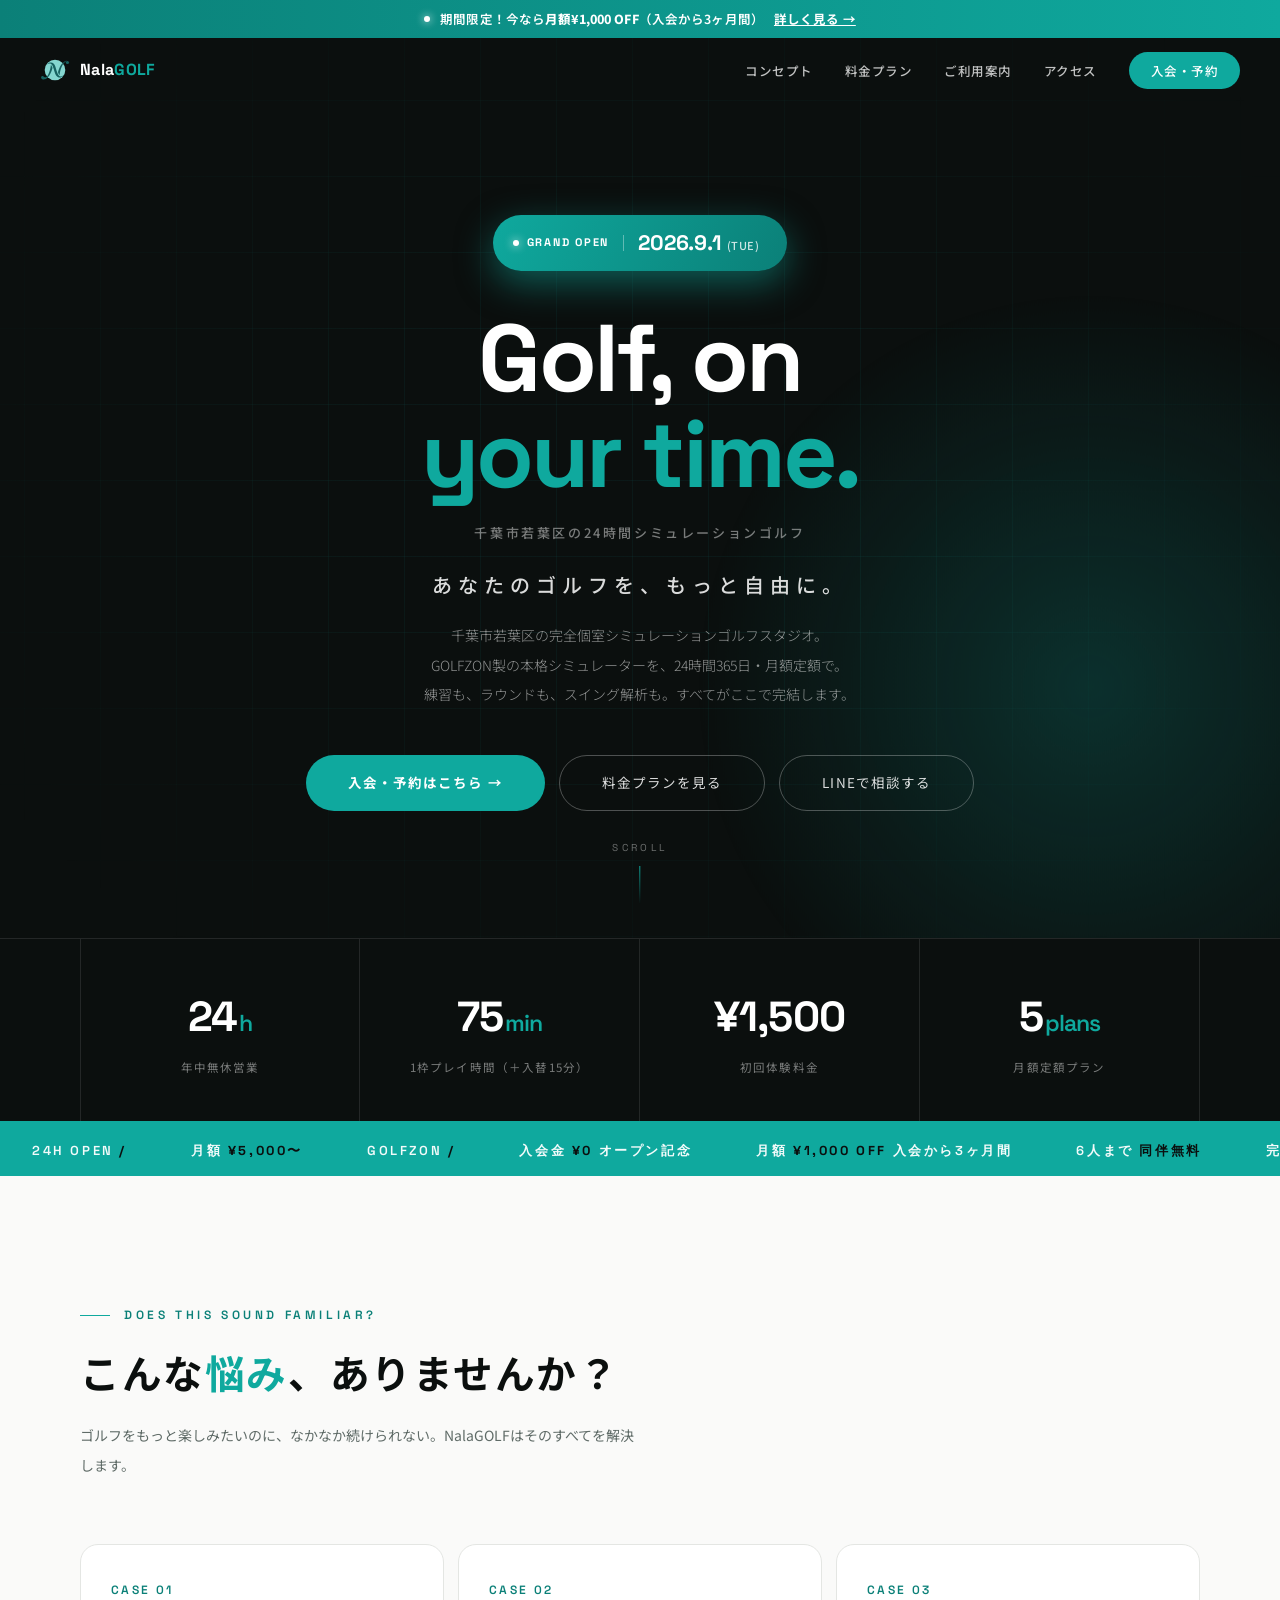
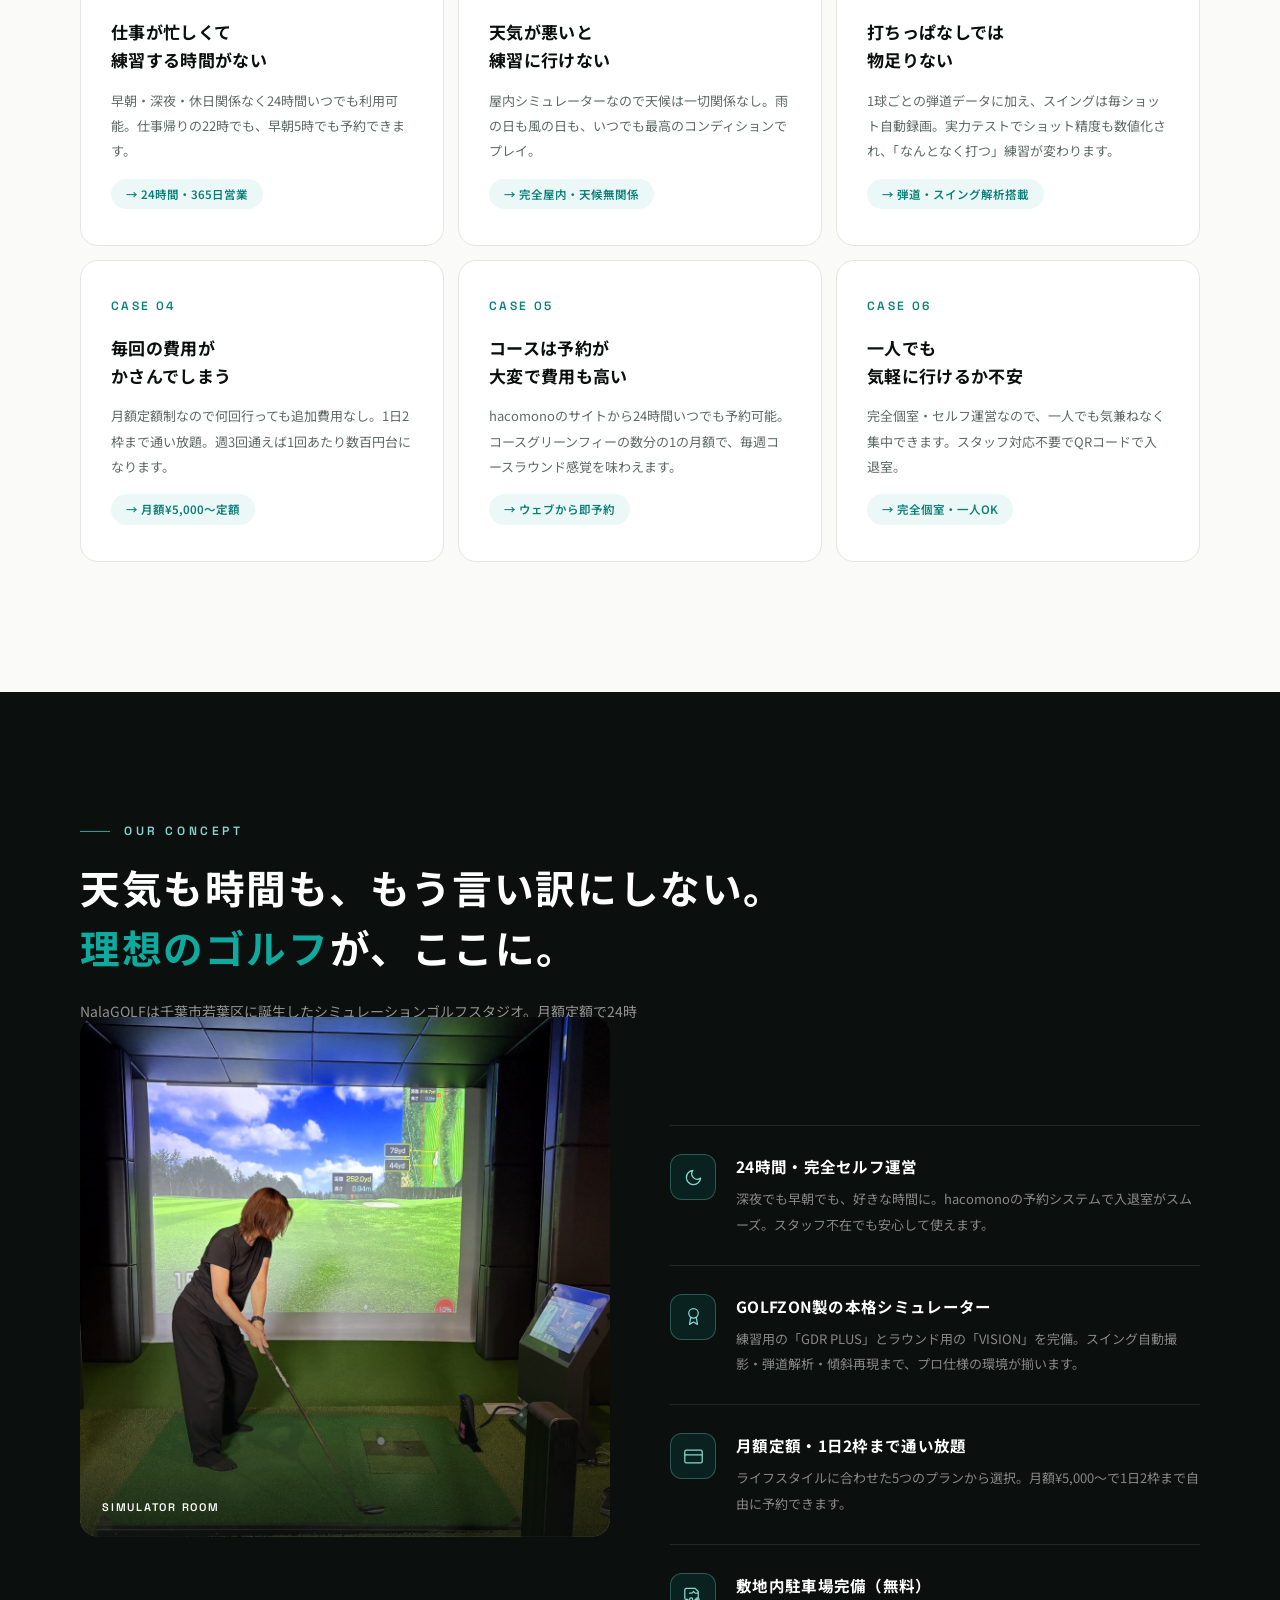
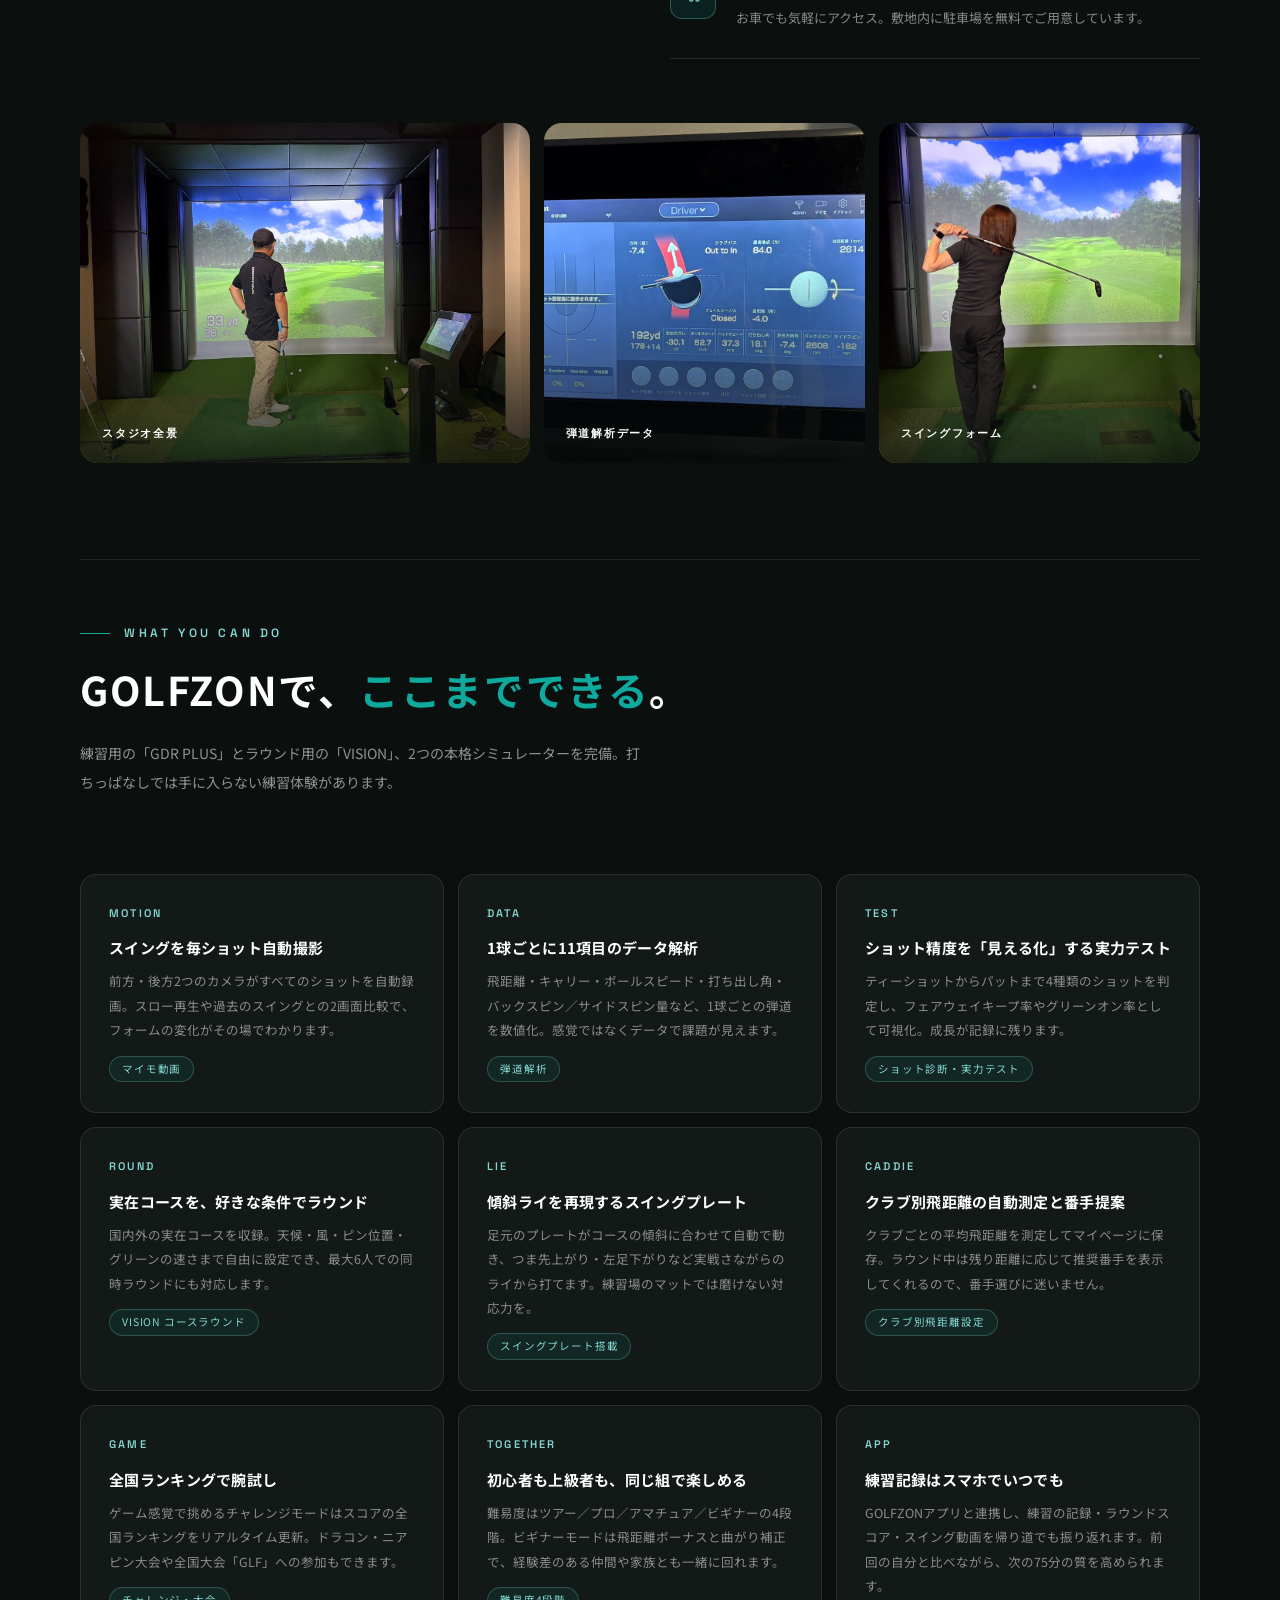
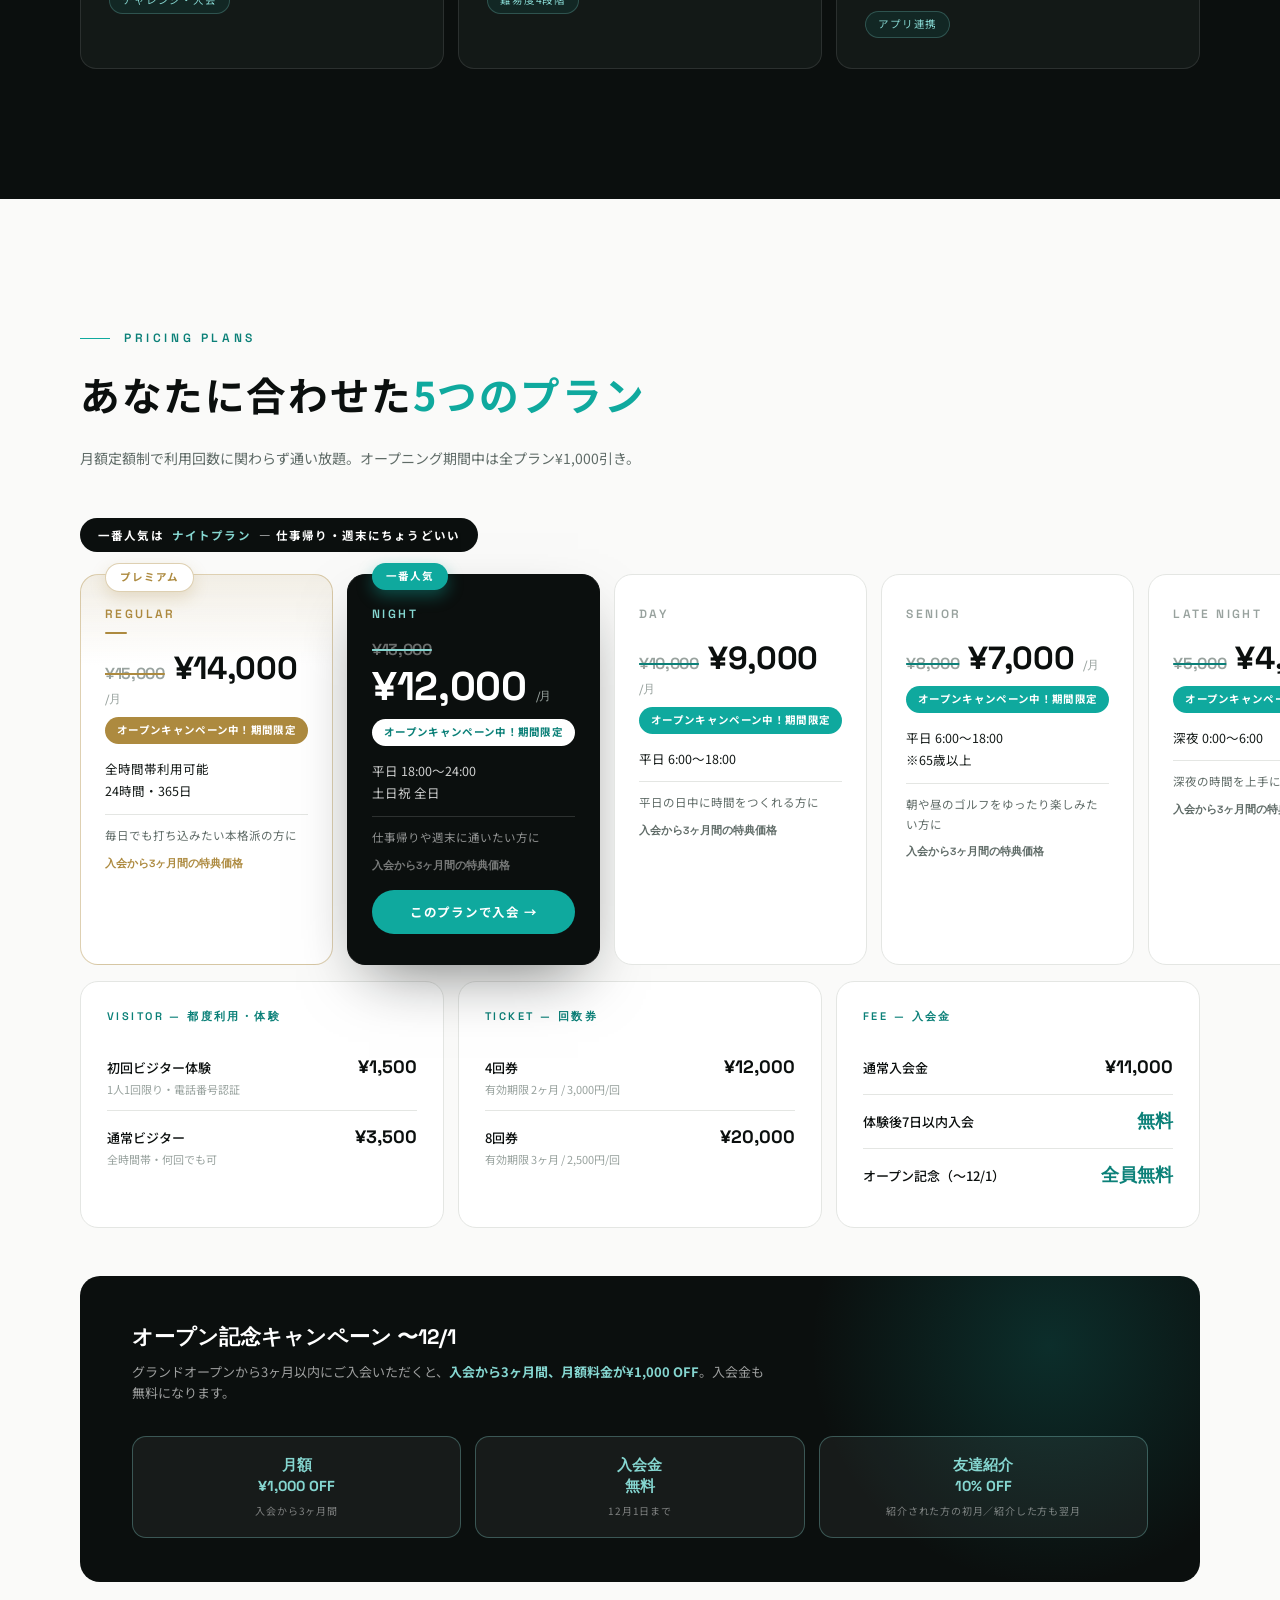
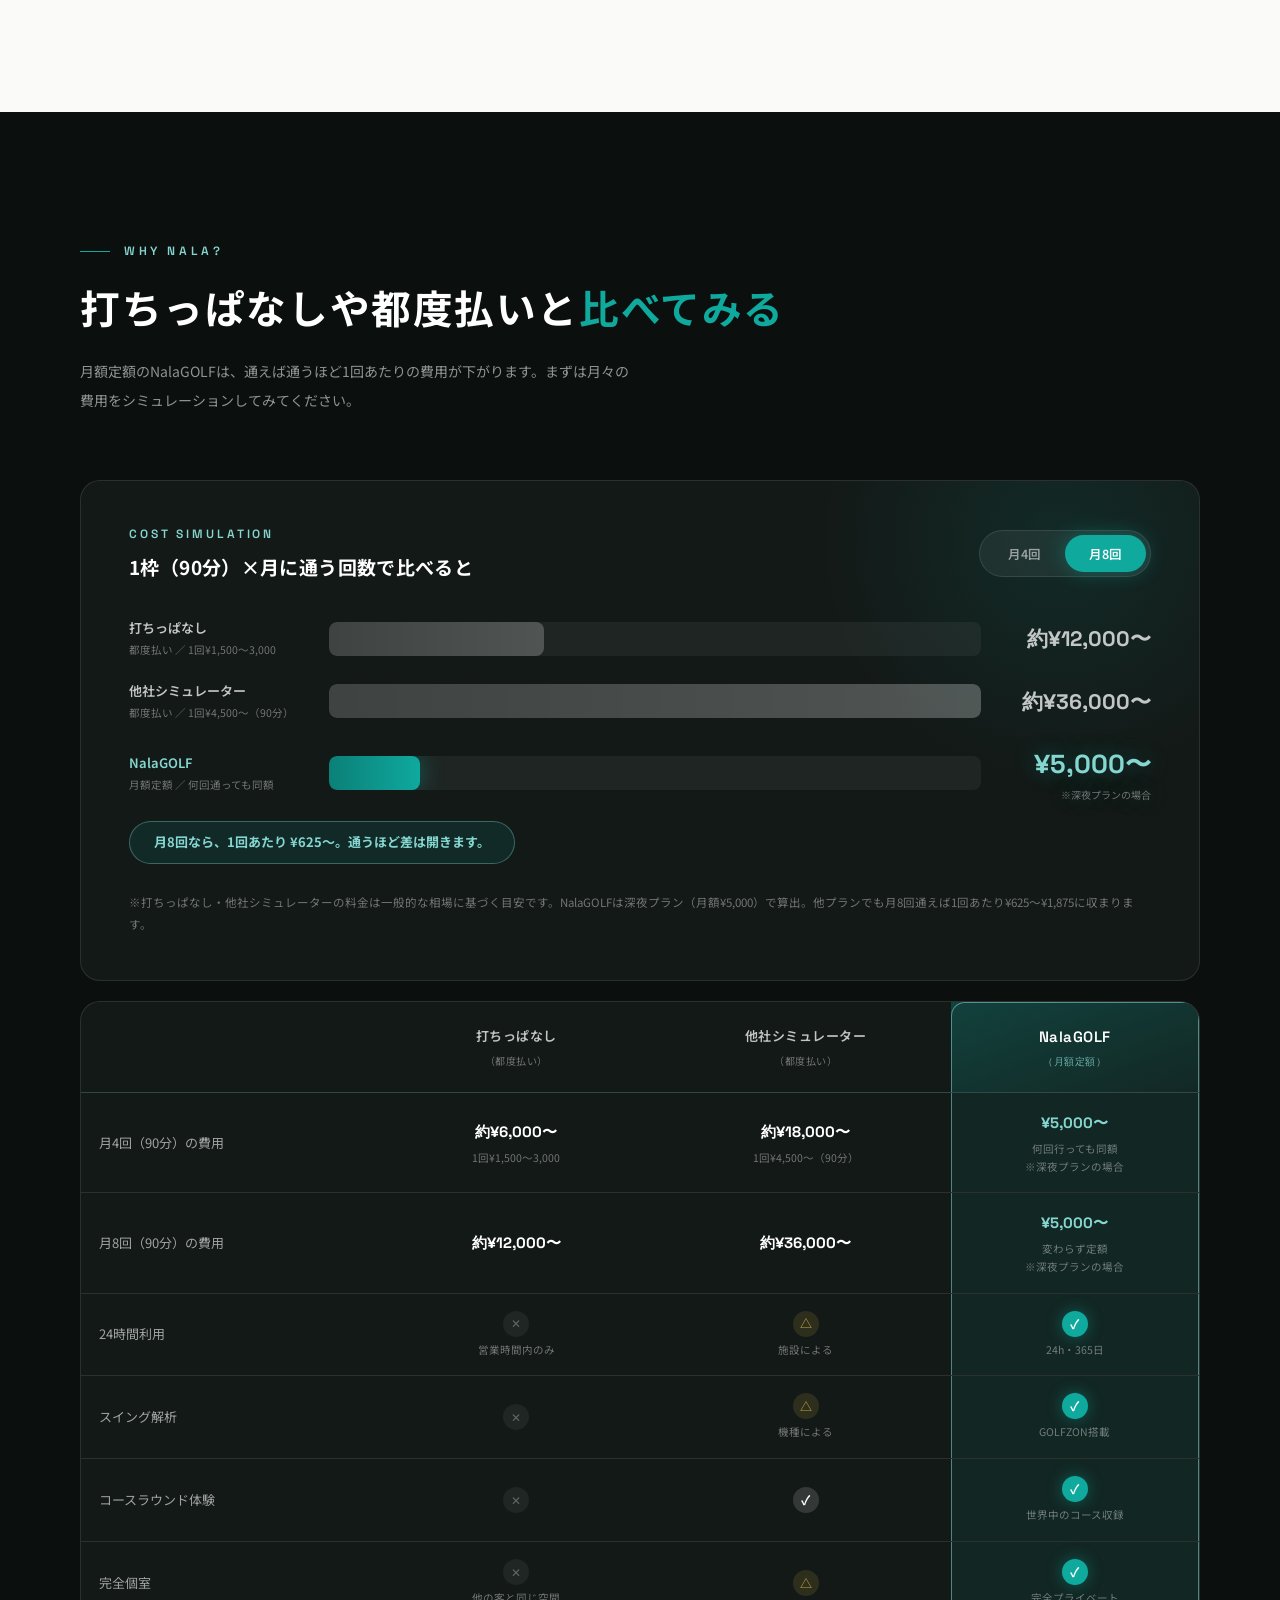
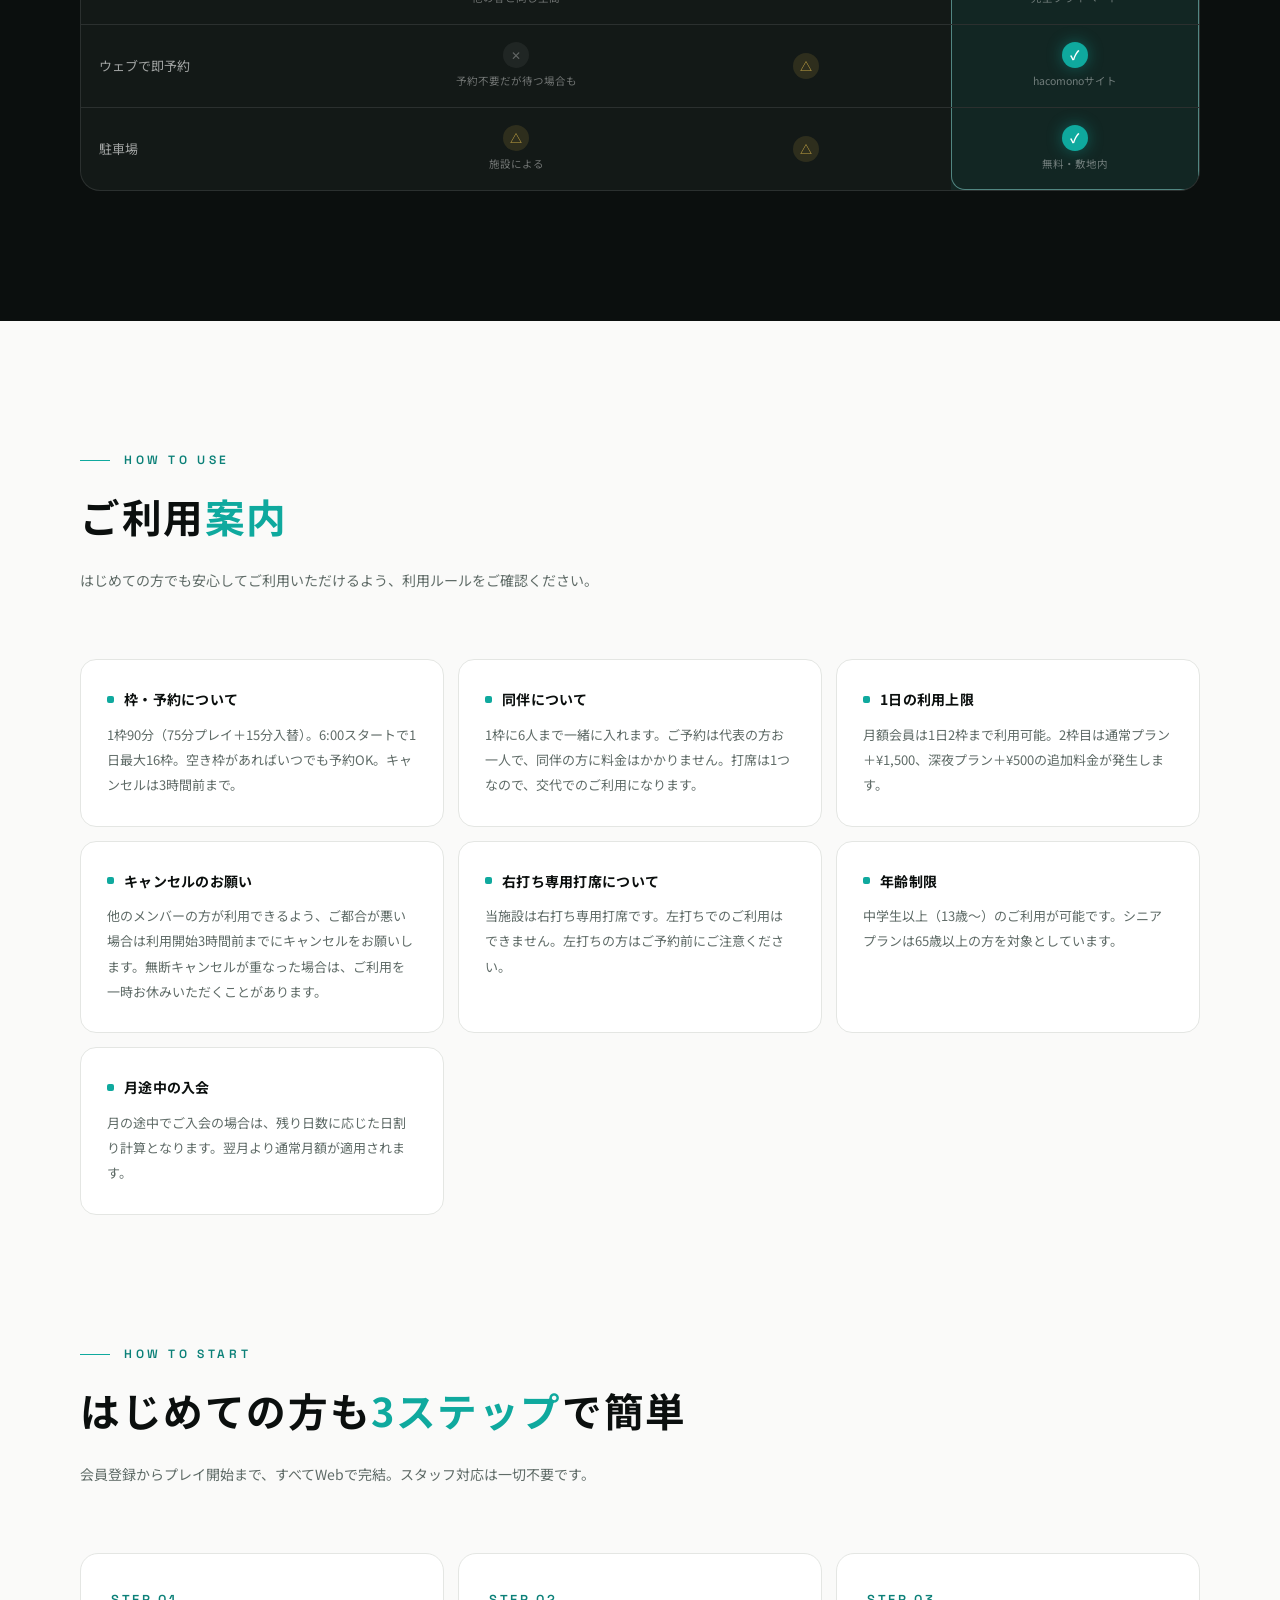
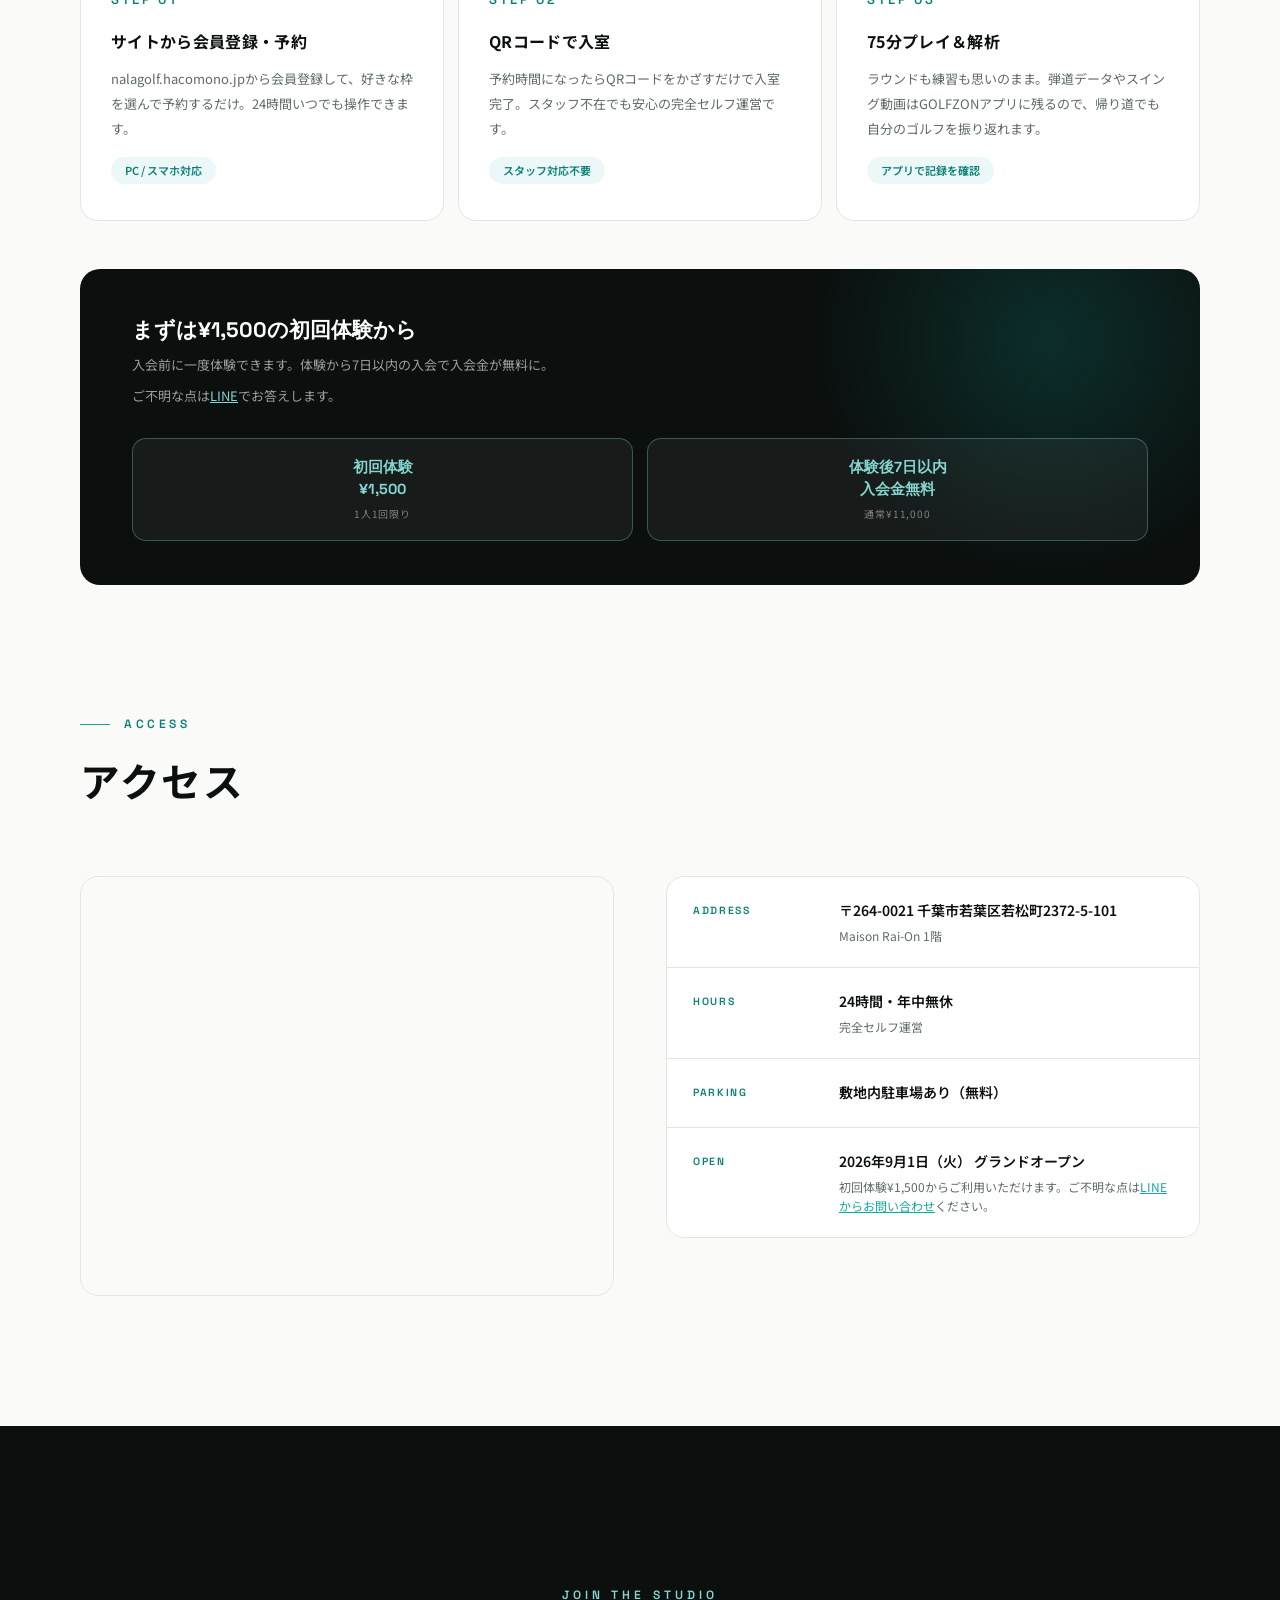
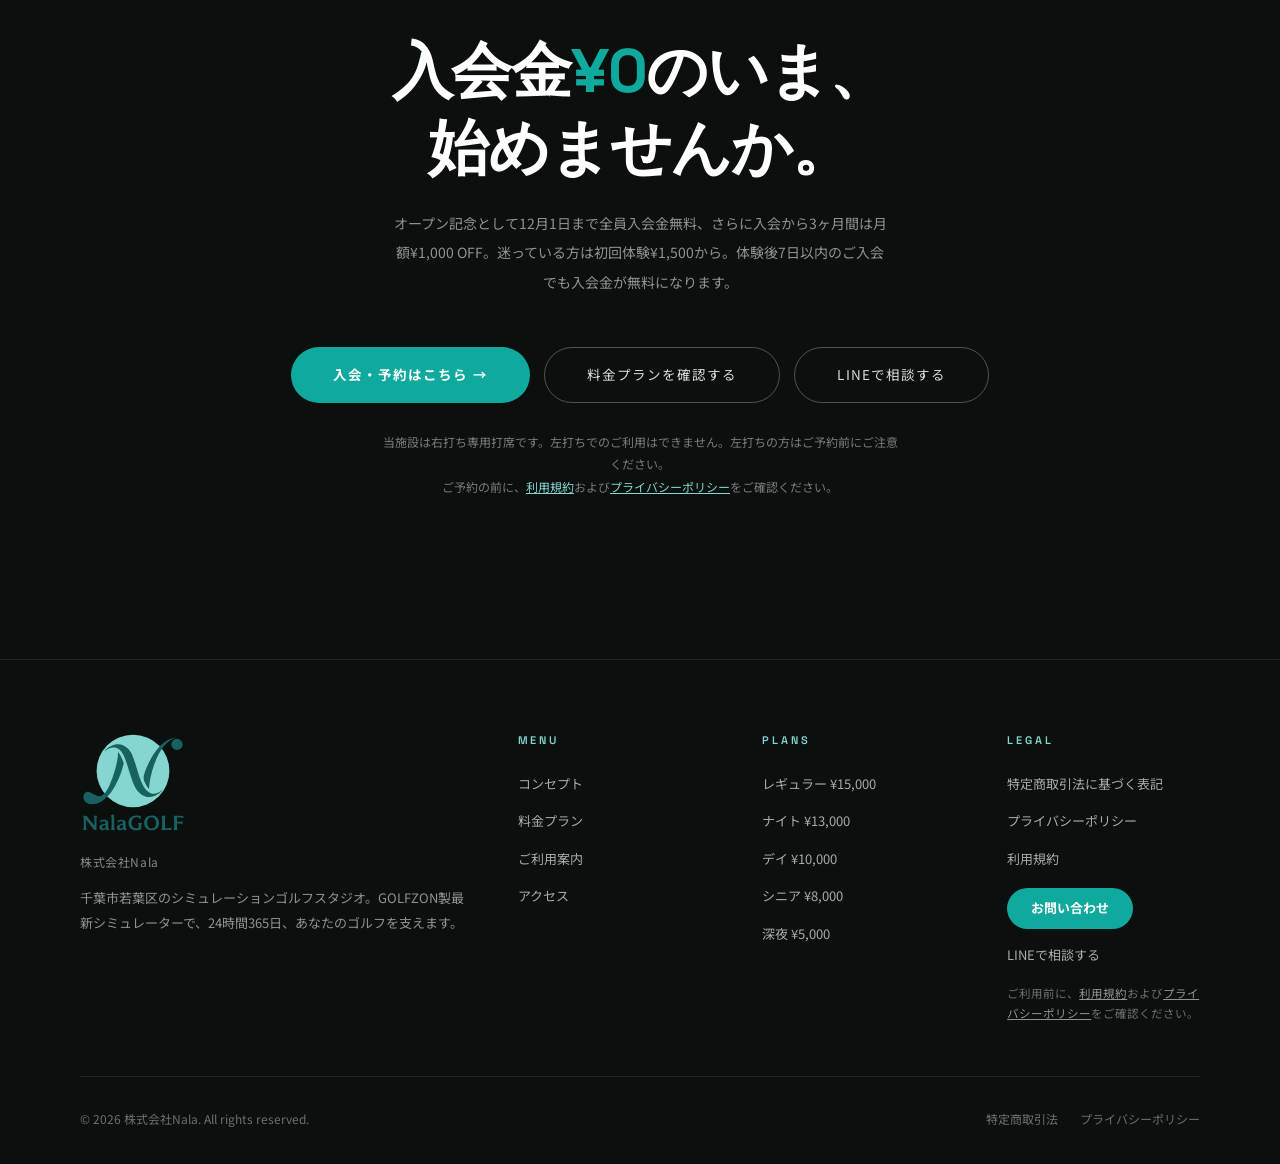
==== index.html @ a98f4d1f "feat: 同伴（6人まで・無料）をご利用案内とバナーに追加 Added details about group reservations and usage rules." ====
<!DOCTYPE html>
<html lang="ja">
<head>
<meta charset="UTF-8">
<meta name="viewport" content="width=device-width, initial-scale=1.0">
<title>NalaGOLF｜千葉市若葉区の24時間無人シミュレーションゴルフ</title>
<meta name="description" content="NalaGOLFは千葉市若葉区の24時間無人シミュレーションゴルフ施設です。2026年9月1日グランドオープン。初回体験1,500円、入会金無料キャンペーン実施中。GOLFZON製最新シミュレーター完備・完全個室・駐車場無料。インドアゴルフ 千葉／ゴルフシミュレーター 若葉区。">
  <link rel="icon" type="image/svg+xml" href="logo-mark.svg">
  <link rel="apple-touch-icon" href="logo-mark.svg">
  <link rel="canonical" href="https://nalagolf.jp/">
  <meta name="robots" content="index, follow">
  <meta property="og:type" content="website">
  <meta property="og:site_name" content="NalaGOLF（ナラゴルフ）">
  <meta property="og:title" content="NalaGOLF｜千葉市若葉区の24時間無人シミュレーションゴルフ">
  <meta property="og:description" content="NalaGOLFは千葉市若葉区の24時間無人シミュレーションゴルフ施設です。2026年9月1日グランドオープン。初回体験1,500円、入会金無料キャンペーン実施中。">
  <meta property="og:url" content="https://nalagolf.jp/">
  <meta property="og:image" content="https://nalagolf.jp/ogp.png">
  <meta property="og:image:width" content="1200">
  <meta property="og:image:height" content="630">
  <meta property="og:locale" content="ja_JP">
  <meta name="twitter:card" content="summary_large_image">
  <script type="application/ld+json">
  {
    "@context": "https://schema.org",
    "@type": "SportsActivityLocation",
    "name": "NalaGOLF（ナラゴルフ）",
    "description": "千葉市若葉区の24時間無人シミュレーションゴルフ施設。GOLFZON製最新シミュレーター完備、24時間365日・月額定額制。完全個室・駐車場無料。右打ち専用打席。2026年9月1日グランドオープン。",
    "url": "https://nalagolf.jp/",
    "image": "https://nalagolf.jp/ogp.png",
    "address": {
      "@type": "PostalAddress",
      "postalCode": "264-0021",
      "addressRegion": "千葉県",
      "addressLocality": "千葉市若葉区",
      "streetAddress": "若松町2372-5-101 Maison Rai-On 1階",
      "addressCountry": "JP"
    },
    "openingHoursSpecification": {
      "@type": "OpeningHoursSpecification",
      "dayOfWeek": ["Monday","Tuesday","Wednesday","Thursday","Friday","Saturday","Sunday"],
      "opens": "00:00",
      "closes": "23:59"
    },
    "priceRange": "月額¥5,000〜¥15,000",
    "openingDate": "2026-09-01",
    "sameAs": ["https://nalagolf.hacomono.jp/home"]
  }
  </script>
<link rel="preconnect" href="https://fonts.googleapis.com">
<link rel="preconnect" href="https://fonts.gstatic.com" crossorigin>
<link href="https://fonts.googleapis.com/css2?family=Space+Grotesk:wght@400;500;600;700&family=Noto+Sans+JP:wght@300;400;500;700&display=swap" rel="stylesheet">
<style>
:root{
  --bg:#FAFAF9; --white:#fff; --ink:#0B0F0E; --ink2:#131917; --sub:#5F6B67; --faint:#98A29E;
  --tq:#0FA99E; --tq2:#85D6D0; --tq-dark:#0B8078; --tq-dim:rgba(15,169,158,.08); --tq-line:rgba(15,169,158,.28);
  --gold:#AD8A3F; --gold-line:rgba(173,138,63,.4); --gold-dim:rgba(173,138,63,.1);
  --line:#E4E6E3; --dline:rgba(255,255,255,.1);
  --disp:'Space Grotesk',sans-serif; --jp:'Noto Sans JP',sans-serif;
}
*,*::before,*::after{box-sizing:border-box;margin:0;padding:0}
html{scroll-behavior:smooth;font-size:16px}
body{font-family:var(--jp);background:var(--bg);color:var(--ink);line-height:1.6;overflow-x:hidden}
.reveal{opacity:0;transform:translateY(30px);transition:opacity 1s cubic-bezier(.2,.65,.25,1),transform 1s cubic-bezier(.2,.65,.25,1)}
.reveal.in{opacity:1;transform:none}
.d1{transition-delay:.08s}.d2{transition-delay:.16s}.d3{transition-delay:.24s}.d4{transition-delay:.32s}.d5{transition-delay:.4s}
[data-plx]{will-change:transform}
body{padding-top:38px}

/* Promo bar — 期間限定キャンペーンの訴求 */
.promo-bar{position:fixed;top:0;left:0;right:0;z-index:310;height:38px;background:linear-gradient(90deg,var(--tq-dark),var(--tq));display:flex;align-items:center;justify-content:center;gap:10px;padding:0 16px;font-size:12.5px;font-weight:600;color:#fff;letter-spacing:.01em;text-align:center}
.promo-bar i{width:6px;height:6px;border-radius:50%;background:#fff;box-shadow:0 0 8px #fff;animation:blink 2.4s infinite;flex-shrink:0}
.promo-bar b{font-weight:800}
.promo-bar a{color:#fff;text-decoration:underline;font-weight:700;white-space:nowrap;flex-shrink:0}
.promo-short{display:none}

/* Nav */
#nav{position:fixed;top:38px;left:0;right:0;z-index:200;height:64px;padding:0 40px;display:flex;align-items:center;justify-content:space-between;transition:background .4s,box-shadow .4s}
#nav.solid{background:rgba(250,250,249,.9);backdrop-filter:blur(18px);box-shadow:0 1px 0 var(--line)}
#nav.solid .logo-type,#nav.solid .nav-items a{color:var(--ink)}
.logo{display:flex;align-items:center;gap:10px;text-decoration:none}
.logo img{width:30px;height:30px}
.logo-type{font-family:var(--disp);font-size:16px;font-weight:700;letter-spacing:.02em;color:#fff;transition:color .3s}
.logo-type .hi{color:var(--tq)}
.nav-items{display:flex;align-items:center;gap:32px;list-style:none}
.nav-items a{font-size:12.5px;font-weight:500;color:rgba(255,255,255,.75);text-decoration:none;transition:color .2s;letter-spacing:.04em}
.nav-items a:hover{color:var(--tq) !important}
.nav-btn{background:var(--tq);color:#fff !important;font-weight:700;padding:9px 22px;border-radius:100px;transition:background .25s,box-shadow .25s !important}
.nav-btn:hover{background:var(--tq-dark);box-shadow:0 6px 20px rgba(15,169,158,.4)}

/* Hero — cinematic dark */
#hero{min-height:100vh;position:relative;display:flex;align-items:center;justify-content:center;text-align:center;background:var(--ink);overflow:hidden;color:#fff}
.hero-glow{position:absolute;width:900px;height:900px;border-radius:50%;background:radial-gradient(circle,rgba(15,169,158,.22),transparent 62%);top:58%;left:50%;transform:translate(-50%,-50%);pointer-events:none}
.hero-gridbg{position:absolute;inset:-10%;background-image:linear-gradient(rgba(15,169,158,.07) 1px,transparent 1px),linear-gradient(90deg,rgba(15,169,158,.07) 1px,transparent 1px);background-size:76px 76px;mask-image:radial-gradient(ellipse at 50% 55%,black 25%,transparent 72%)}
.hero-in{position:relative;z-index:2;padding:110px 24px 60px;max-width:1000px}
.hero-open{display:inline-flex;align-items:center;gap:14px;background:linear-gradient(120deg,var(--tq),var(--tq-dark));border-radius:100px;padding:11px 28px 11px 20px;margin-bottom:40px;box-shadow:0 12px 36px rgba(15,169,158,.5);animation:fadeUp 1s .2s both}
.hero-open-eyebrow{display:inline-flex;align-items:center;gap:8px;font-family:var(--disp);font-size:11px;font-weight:700;letter-spacing:.16em;color:#fff;text-transform:uppercase}
.hero-open-eyebrow i{width:6px;height:6px;border-radius:50%;background:#fff;box-shadow:0 0 10px #fff;animation:blink 2.4s infinite}
.hero-open-sep{width:1px;height:16px;background:rgba(255,255,255,.35)}
.hero-open-date{font-family:var(--disp);font-size:21px;font-weight:700;letter-spacing:-.01em;color:#fff}
.hero-open-date small{font-family:var(--jp);font-size:11px;font-weight:500;letter-spacing:.05em;margin-left:6px;color:rgba(255,255,255,.8)}
@keyframes blink{0%,100%{opacity:1}50%{opacity:.25}}
.hero-h1{font-family:var(--disp);font-size:clamp(46px,7.4vw,104px);font-weight:700;line-height:1.02;letter-spacing:-.03em;animation:fadeUp 1.1s .35s both}
.hero-h1 em{font-style:normal;color:var(--tq);}
.hero-jp{font-size:clamp(15px,1.7vw,20px);font-weight:500;letter-spacing:.3em;margin-top:30px;color:rgba(255,255,255,.85);animation:fadeUp 1.1s .5s both}
.hero-h1 .hero-jp{display:block;font-family:var(--jp);font-size:13px;font-weight:500;letter-spacing:.2em;color:rgba(255,255,255,.45);margin-top:22px;animation:none}
.hero-lead{margin-top:20px;font-size:14px;font-weight:300;color:rgba(255,255,255,.55);line-height:2.1;animation:fadeUp 1.1s .6s both}
.hero-cta{display:flex;gap:14px;justify-content:center;margin-top:46px;flex-wrap:wrap;animation:fadeUp 1.1s .72s both}
.btn-a{display:inline-flex;align-items:center;gap:10px;background:var(--tq);color:#fff;font-weight:700;padding:16px 42px;font-size:13.5px;letter-spacing:.08em;text-decoration:none;border-radius:100px;transition:background .3s,box-shadow .3s,transform .3s}
.btn-a:hover{background:var(--tq-dark);box-shadow:0 12px 36px rgba(15,169,158,.45);transform:translateY(-2px)}
.btn-b{display:inline-flex;align-items:center;border:1px solid rgba(255,255,255,.28);color:rgba(255,255,255,.85);padding:16px 42px;font-size:13.5px;letter-spacing:.08em;text-decoration:none;border-radius:100px;transition:all .3s}
.btn-b:hover{border-color:var(--tq);color:var(--tq)}
.hero-scroll{position:absolute;bottom:34px;left:50%;transform:translateX(-50%);font-family:var(--disp);font-size:10px;letter-spacing:.34em;color:rgba(255,255,255,.4);z-index:2;text-transform:uppercase}
.hero-scroll::after{content:'';display:block;width:1px;height:38px;background:linear-gradient(var(--tq),transparent);margin:10px auto 0;animation:drop 1.8s infinite}
@keyframes drop{0%{transform:scaleY(0);transform-origin:top}45%{transform:scaleY(1);transform-origin:top}55%{transform:scaleY(1);transform-origin:bottom}100%{transform:scaleY(0);transform-origin:bottom}}
@keyframes fadeUp{from{opacity:0;transform:translateY(26px)}to{opacity:1;transform:none}}

/* Stats band — dark, count-up */
.band{background:var(--ink);border-top:1px solid var(--dline);padding:0 40px}
.band-in{max-width:1120px;margin:0 auto;display:grid;grid-template-columns:repeat(4,1fr)}
.bn{padding:44px 20px;text-align:center;border-right:1px solid var(--dline)}
.bn:first-child{border-left:1px solid var(--dline)}
.bn-v{font-family:var(--disp);font-size:42px;font-weight:700;letter-spacing:-.02em;color:#fff}
.bn-v em{font-style:normal;color:var(--tq);font-size:.55em;font-weight:600;margin-left:2px}
.bn-l{font-size:11.5px;color:rgba(255,255,255,.45);margin-top:8px;letter-spacing:.1em}

/* Marquee */
.mq{background:var(--tq);padding:15px 0;overflow:hidden;white-space:nowrap}
.mq-in{display:inline-block;animation:mq 30s linear infinite}
.mq-in span{font-family:var(--disp);font-size:13px;font-weight:600;letter-spacing:.2em;text-transform:uppercase;color:rgba(255,255,255,.95);margin:0 32px}
.mq-in b{color:var(--ink);font-weight:700}
@keyframes mq{to{transform:translateX(-50%)}}

/* Sections */
.sec{padding:130px 40px;position:relative}
.wrap{max-width:1120px;margin:0 auto}
.sec-dark{background:var(--ink);color:#fff}
.eyebrow{font-family:var(--disp);font-size:12px;font-weight:600;letter-spacing:.3em;text-transform:uppercase;color:var(--tq-dark);margin-bottom:18px;display:flex;align-items:center;gap:14px}
.eyebrow::before{content:'';width:30px;height:1px;background:var(--tq)}
.sec-dark .eyebrow{color:var(--tq2)}
.sec-h{font-family:var(--disp);font-size:clamp(30px,3.6vw,48px);font-weight:700;letter-spacing:-.02em;line-height:1.3}
.sec-h .jp{font-family:var(--jp);font-weight:700;letter-spacing:.04em;font-size:.86em}
.sec-h em{font-style:normal;color:var(--tq)}
.sec-lead{margin-top:18px;font-size:14px;color:var(--sub);line-height:2.1;max-width:560px}
.sec-dark .sec-lead{color:rgba(255,255,255,.55)}

/* Photo placeholders */
.ph{position:relative;overflow:hidden;border-radius:18px;background:linear-gradient(135deg,#10201D,#0B0F0E 55%,#123230);display:flex;align-items:center;justify-content:center}
.ph::before{content:'';position:absolute;inset:0;background-image:linear-gradient(rgba(133,214,208,.07) 1px,transparent 1px),linear-gradient(90deg,rgba(133,214,208,.07) 1px,transparent 1px);background-size:34px 34px;z-index:1}
.ph-tag{position:relative;z-index:2;font-family:var(--disp);font-size:10.5px;letter-spacing:.3em;text-transform:uppercase;color:rgba(133,214,208,.6);border:1px solid rgba(133,214,208,.3);border-radius:100px;padding:8px 20px;backdrop-filter:blur(2px)}
/* Photo tiles (real photos) */
.ph.has-photo{align-items:flex-end;justify-content:flex-start}
.ph.has-photo::before{display:none}
.ph-photo{position:absolute;inset:0;width:100%;height:100%;object-fit:cover;transition:transform .6s cubic-bezier(.2,.65,.25,1)}
.ph.has-photo:hover .ph-photo{transform:scale(1.045)}
.ph-scrim{position:absolute;inset:auto 0 0 0;height:58%;background:linear-gradient(to top,rgba(5,10,9,.82),rgba(5,10,9,0));z-index:1;pointer-events:none}
.ph-cap{position:relative;z-index:2;padding:20px 22px;font-family:var(--disp);font-size:11px;font-weight:600;letter-spacing:.16em;text-transform:uppercase;color:#fff}
.gallery{display:grid;grid-template-columns:1.4fr 1fr 1fr;gap:14px;margin-top:64px}
.gallery .ph{height:340px}
.gallery .ph:first-child{grid-row:span 1}

/* Worries */
.worries{display:grid;grid-template-columns:repeat(3,1fr);gap:14px;margin-top:64px}
.worry{background:var(--white);border:1px solid var(--line);border-radius:18px;padding:36px 30px;transition:transform .4s cubic-bezier(.2,.65,.25,1),box-shadow .4s,border-color .4s}
.worry:hover{transform:translateY(-6px);border-color:var(--tq-line);box-shadow:0 24px 48px -20px rgba(15,169,158,.25)}
.worry-num{font-family:var(--disp);font-size:12px;font-weight:600;letter-spacing:.2em;color:var(--tq-dark);margin-bottom:18px}
.worry-q{font-size:17px;font-weight:700;line-height:1.65;letter-spacing:.02em;margin-bottom:13px}
.worry-a{font-size:13px;color:var(--sub);line-height:1.95}
.worry-tq{display:inline-block;margin-top:15px;font-size:11.5px;font-weight:600;color:var(--tq-dark);background:var(--tq-dim);border-radius:100px;padding:6px 15px}

/* Concept — dark */
.concept-grid{display:grid;grid-template-columns:1fr 1fr;gap:60px;margin-top:70px;align-items:center}
.concept-visual{height:520px}
.feats{display:flex;flex-direction:column;gap:0}
.feat{display:flex;gap:20px;padding:28px 0;border-bottom:1px solid var(--dline)}
.feat:first-child{border-top:1px solid var(--dline)}
.feat-ic{width:46px;height:46px;flex-shrink:0;border-radius:12px;background:rgba(15,169,158,.12);border:1px solid rgba(133,214,208,.3);display:flex;align-items:center;justify-content:center;color:var(--tq2)}
.feat-title{font-size:15.5px;font-weight:700;letter-spacing:.02em;margin-bottom:7px;color:#fff}
.feat-desc{font-size:13px;color:rgba(255,255,255,.5);line-height:1.95}

/* Simulator capabilities */
.caps{display:grid;grid-template-columns:repeat(3,1fr);gap:14px;margin-top:76px}
.caps-head{margin-top:96px;padding-top:64px;border-top:1px solid var(--dline)}
.cap{background:var(--ink2);border:1px solid var(--dline);border-radius:16px;padding:30px 28px;transition:border-color .35s,transform .35s}
.cap:hover{border-color:rgba(133,214,208,.4);transform:translateY(-4px)}
.cap-no{font-family:var(--disp);font-size:11px;font-weight:600;letter-spacing:.2em;color:var(--tq2);margin-bottom:14px}
.cap-t{font-size:15px;font-weight:700;letter-spacing:.02em;margin-bottom:9px;color:#fff}
.cap-d{font-size:12.5px;color:rgba(255,255,255,.5);line-height:1.95}
.cap-tag{display:inline-block;margin-top:13px;font-size:10.5px;letter-spacing:.08em;color:var(--tq2);background:rgba(15,169,158,.1);border:1px solid rgba(133,214,208,.25);border-radius:100px;padding:4px 12px}

/* Pricing — light, Regular hero */
.plans-flag{display:inline-flex;align-items:center;gap:8px;background:var(--ink);color:#fff;font-size:11.5px;font-weight:700;letter-spacing:.1em;border-radius:100px;padding:8px 18px;margin-top:44px}
.plans-flag b{color:var(--tq2)}
.plans-row{display:grid;grid-template-columns:1.35fr repeat(4,1fr);gap:14px;margin-top:22px}
.plan{background:var(--white);border:1px solid var(--line);border-radius:18px;padding:30px 24px;position:relative;transition:transform .4s,box-shadow .4s,border-color .4s}
.plan:hover{transform:translateY(-5px);border-color:var(--tq-line);box-shadow:0 22px 44px -18px rgba(15,169,158,.28)}
.plan.hero-plan{background:var(--ink);border-color:var(--ink);color:#fff;box-shadow:0 26px 60px -22px rgba(11,15,14,.55)}
.plan-top{font-family:var(--disp);font-size:12px;font-weight:600;letter-spacing:.2em;text-transform:uppercase;color:var(--faint);margin-bottom:18px}
.plan.hero-plan .plan-top{color:var(--tq2)}
.plan-price{display:flex;align-items:baseline;gap:9px;flex-wrap:wrap;font-family:var(--disp);font-weight:700;letter-spacing:-.02em;line-height:1}
.plan-price-old{font-size:16px;font-weight:600;color:var(--faint);text-decoration:line-through;text-decoration-color:var(--tq-dark);text-decoration-thickness:2px}
.plan.hero-plan .plan-price-old{color:rgba(255,255,255,.4);text-decoration-color:var(--tq2)}
.plan.premium-plan .plan-price-old{text-decoration-color:var(--gold)}
.plan-price-now{font-size:32px}
.plan.hero-plan .plan-price-now{font-size:40px;color:#fff}
.plan-unit{font-size:12px;font-weight:400;color:var(--faint)}
.cp-badge{display:inline-flex;align-items:center;gap:6px;background:var(--tq);color:#fff;font-size:10.5px;font-weight:700;letter-spacing:.03em;padding:5px 12px;border-radius:100px;margin-top:12px;white-space:nowrap}
.plan.hero-plan .cp-badge{background:#fff;color:var(--tq-dark)}
.plan.premium-plan .cp-badge{background:var(--gold);color:#fff}
.plan-time{font-size:12.5px;margin-top:14px;line-height:1.8;color:var(--ink2)}
.plan.hero-plan .plan-time{color:rgba(255,255,255,.8)}
.plan-who{font-size:11.5px;color:var(--sub);margin-top:11px;padding-top:11px;border-top:1px solid var(--line);line-height:1.7}
.plan.hero-plan .plan-who{border-top-color:rgba(255,255,255,.14);color:rgba(255,255,255,.55)}
.plan-cp{font-family:var(--disp);font-size:10.5px;font-weight:600;color:var(--sub);margin-top:10px}
.plan.hero-plan .plan-cp{color:rgba(255,255,255,.45)}
.plan-pip{position:absolute;top:-12px;left:24px;background:var(--tq);color:#fff;font-size:10.5px;font-weight:700;letter-spacing:.1em;padding:5px 14px;border-radius:100px;white-space:nowrap;box-shadow:0 6px 16px rgba(15,169,158,.4)}
.plan-pip.premium{background:var(--white);color:var(--gold);border:1px solid var(--gold-line);box-shadow:0 6px 16px rgba(173,138,63,.22)}
/* Premium (Regular) card — 白背景に金の縁取りでさりげない高級感 */
.plan.premium-plan{border-color:var(--gold-line);background:linear-gradient(180deg,var(--gold-dim),var(--white) 90px)}
.plan.premium-plan:hover{border-color:var(--gold-line);box-shadow:0 22px 44px -18px rgba(173,138,63,.3)}
.plan.premium-plan .plan-top{color:var(--gold);display:flex;flex-direction:column;gap:8px}
.plan.premium-plan .plan-top::after{content:'';width:22px;height:2px;border-radius:2px;background:var(--gold)}
.plan.premium-plan .plan-cp{color:var(--gold)}
.plan-join{display:flex;align-items:center;justify-content:center;gap:8px;margin-top:16px;background:var(--tq);color:#fff;font-weight:700;font-size:12.5px;letter-spacing:.06em;padding:12px;border-radius:100px;text-decoration:none;transition:background .25s}
.plan-join:hover{background:var(--tq-dark)}
.subs{display:grid;grid-template-columns:repeat(3,1fr);gap:14px;margin-top:16px}
.sub{background:var(--white);border:1px solid var(--line);border-radius:18px;padding:26px}
.sub-title{font-family:var(--disp);font-size:11px;font-weight:600;letter-spacing:.22em;text-transform:uppercase;color:var(--tq-dark);margin-bottom:15px}
.pr{display:flex;justify-content:space-between;align-items:baseline;gap:10px;padding:12px 0;border-bottom:1px solid var(--line);font-size:13px}
.pr:last-child{border-bottom:none}
.pr-l{font-weight:500}
.pr-n{font-size:11px;color:var(--faint);margin-top:2px}
.pr-v{font-family:var(--disp);font-size:18px;font-weight:700;white-space:nowrap}
.pr-v.hi{color:var(--tq-dark)}
.cp-block{margin-top:48px;border-radius:20px;padding:44px 52px;background:var(--ink);color:#fff;position:relative;overflow:hidden}
.cp-block::before{content:'';position:absolute;width:520px;height:520px;border-radius:50%;background:radial-gradient(circle,rgba(15,169,158,.2),transparent 65%);top:-190px;right:-110px}
.cp-h{font-family:var(--disp);font-size:21px;font-weight:700;margin-bottom:8px;position:relative}
.cp-p{font-size:13px;color:rgba(255,255,255,.6);position:relative;max-width:640px}
.cp-tags{display:grid;grid-template-columns:repeat(auto-fit,minmax(180px,1fr));gap:14px;margin-top:32px;position:relative}
.cp-tag{padding:18px 20px;border-radius:14px;background:rgba(255,255,255,.05);border:1px solid rgba(133,214,208,.32);text-align:center}
.cp-tag-v{font-family:var(--disp);font-size:14.5px;font-weight:700;color:var(--tq2);line-height:1.5}
.cp-tag-l{font-size:10px;color:rgba(255,255,255,.45);margin-top:5px;letter-spacing:.08em}

/* Compare — cost simulation */
.sim{margin-top:64px;background:var(--ink2);border:1px solid var(--dline);border-radius:20px;padding:44px 48px;position:relative;overflow:hidden}
.sim::before{content:'';position:absolute;width:520px;height:520px;border-radius:50%;background:radial-gradient(circle,rgba(15,169,158,.12),transparent 65%);top:-200px;right:-120px;pointer-events:none}
.sim-head{display:flex;justify-content:space-between;align-items:center;gap:20px;flex-wrap:wrap;margin-bottom:36px;position:relative}
.sim-title{font-family:var(--disp);font-size:12px;font-weight:600;letter-spacing:.24em;text-transform:uppercase;color:var(--tq2)}
.sim-title b{display:block;font-family:var(--jp);font-size:19px;font-weight:700;letter-spacing:.02em;color:#fff;margin-top:8px;text-transform:none}
.sim-tabs{display:flex;background:rgba(255,255,255,.06);border:1px solid var(--dline);border-radius:100px;padding:4px}
.sim-tab{border:none;background:transparent;color:rgba(255,255,255,.55);font-family:var(--jp);font-size:12.5px;font-weight:600;padding:9px 24px;border-radius:100px;cursor:pointer;transition:all .3s}
.sim-tab.on{background:var(--tq);color:#fff;box-shadow:0 0 20px rgba(15,169,158,.4)}
.sim-rows{display:flex;flex-direction:column;gap:22px;position:relative}
.sim-row{display:grid;grid-template-columns:180px 1fr 150px;gap:20px;align-items:center}
.sim-l{font-size:13px;font-weight:600;color:rgba(255,255,255,.75)}
.sim-l small{display:block;font-size:10.5px;font-weight:400;color:rgba(255,255,255,.4);margin-top:3px}
.sim-track{height:34px;background:rgba(255,255,255,.05);border-radius:8px;overflow:hidden;position:relative}
.sim-bar{height:100%;width:0;border-radius:8px;background:linear-gradient(90deg,rgba(255,255,255,.14),rgba(255,255,255,.22));transition:width 1.2s cubic-bezier(.2,.65,.25,1)}
.sim-row.hero .sim-l{color:var(--tq2)}
.sim-row.hero .sim-bar{background:linear-gradient(90deg,var(--tq-dark),var(--tq));box-shadow:0 0 24px rgba(15,169,158,.45)}
.sim-v{font-family:var(--disp);font-size:21px;font-weight:700;color:rgba(255,255,255,.75);text-align:right;white-space:nowrap}
.sim-v small{display:block;font-family:var(--jp);font-size:10px;font-weight:400;color:rgba(255,255,255,.4);margin-top:2px}
.sim-row.hero .sim-v{color:var(--tq2);font-size:26px;text-shadow:0 0 22px rgba(15,169,158,.4)}
.sim-note{margin-top:28px;font-size:11.5px;color:rgba(255,255,255,.4);position:relative;line-height:1.9}
.sim-punch{display:inline-flex;align-items:center;gap:10px;margin-top:18px;background:rgba(15,169,158,.12);border:1px solid rgba(133,214,208,.35);border-radius:100px;padding:10px 24px;font-size:13px;font-weight:700;color:var(--tq2);position:relative}

/* Compare — table */
.compare-wrap{margin-top:20px;overflow-x:auto;border:1px solid var(--dline);border-radius:20px;background:var(--ink2)}
.compare{width:100%;border-collapse:collapse}
.compare th,.compare td{padding:17px 18px;font-size:13px;text-align:center;border-bottom:1px solid var(--dline);line-height:1.7;vertical-align:middle}
.compare thead th{font-family:var(--jp);font-size:13px;font-weight:600;letter-spacing:.04em;padding:22px 18px;border-bottom:1px solid rgba(133,214,208,.25);color:rgba(255,255,255,.75)}
.compare thead th small{display:block;font-size:10px;font-weight:400;color:rgba(255,255,255,.4);margin-top:4px}
.compare th.nala{background:linear-gradient(160deg,rgba(15,169,158,.28),rgba(15,169,158,.1));color:#fff;position:relative;font-family:var(--disp);font-size:15px;letter-spacing:.03em}
.compare th.nala::after{content:'';position:absolute;inset:0;border:1px solid rgba(133,214,208,.55);border-bottom:none;border-radius:14px 14px 0 0;pointer-events:none}
.compare td.nala{background:rgba(15,169,158,.09);font-weight:600;position:relative}
.compare td.nala::after{content:'';position:absolute;inset:0;border-left:1px solid rgba(133,214,208,.55);border-right:1px solid rgba(133,214,208,.55);pointer-events:none}
.compare tr:last-child td{border-bottom:none}
.compare tr:last-child td.nala::after{border-bottom:1px solid rgba(133,214,208,.55);border-radius:0 0 14px 14px}
.compare tbody tr{transition:background .25s}
.compare tbody tr:hover{background:rgba(255,255,255,.025)}
.compare .rl{text-align:left;color:rgba(255,255,255,.6);font-weight:400}
.cmp-o{display:inline-flex;align-items:center;justify-content:center;width:26px;height:26px;border-radius:50%;background:var(--tq);color:#fff;font-size:13px;font-weight:700;box-shadow:0 0 16px rgba(15,169,158,.45)}
.cmp-x{display:inline-flex;align-items:center;justify-content:center;width:26px;height:26px;border-radius:50%;background:rgba(255,255,255,.06);color:rgba(255,255,255,.3);font-size:12px}
.cmp-t{display:inline-flex;align-items:center;justify-content:center;width:26px;height:26px;border-radius:50%;background:rgba(216,180,74,.14);color:#D8B44A;font-size:12px}
.cmp-v{font-family:var(--disp);font-size:15px;font-weight:700}
.cmp-v.hi{color:var(--tq2)}
.cmp-n{display:block;font-size:10.5px;color:rgba(255,255,255,.4);margin-top:4px;font-weight:400}

/* Rules */
.rules{display:grid;grid-template-columns:repeat(3,1fr);gap:14px;margin-top:64px}
.rule{background:var(--white);border:1px solid var(--line);border-radius:16px;padding:28px 26px;transition:border-color .3s,transform .3s}
.rule:hover{border-color:var(--tq-line);transform:translateY(-3px)}
.rule-t{font-size:14px;font-weight:700;letter-spacing:.02em;margin-bottom:11px;display:flex;align-items:center;gap:10px}
.rule-t::before{content:'';width:7px;height:7px;border-radius:2px;background:var(--tq);flex-shrink:0}
.rule-d{font-size:13px;color:var(--sub);line-height:1.95}

/* Flow */
.flow{display:grid;grid-template-columns:repeat(3,1fr);gap:14px;margin-top:64px}
.flow-step{background:var(--white);border:1px solid var(--line);border-radius:18px;padding:36px 30px;position:relative;overflow:hidden;transition:transform .35s,box-shadow .35s}
.flow-step:hover{transform:translateY(-5px);box-shadow:0 20px 44px -18px rgba(15,169,158,.22)}
.flow-no{font-family:var(--disp);font-size:13px;font-weight:600;letter-spacing:.2em;color:var(--tq-dark);margin-bottom:18px}
.flow-title{font-size:16px;font-weight:700;letter-spacing:.02em;margin-bottom:11px}
.flow-desc{font-size:13px;color:var(--sub);line-height:1.95}
.flow-tag{display:inline-block;margin-top:15px;font-size:11px;font-weight:600;color:var(--tq-dark);background:var(--tq-dim);border-radius:100px;padding:5px 14px}

/* Access */
.access-grid{display:grid;grid-template-columns:1fr 1fr;gap:52px;margin-top:64px;align-items:start}
.map-box{height:420px;border-radius:18px;overflow:hidden;border:1px solid var(--line);filter:grayscale(1);transition:filter .4s}
.map-box:hover{filter:none}
.map-box iframe{width:100%;height:100%;border:0}
.ais{border:1px solid var(--line);border-radius:18px;overflow:hidden;background:var(--white)}
.ai{display:grid;grid-template-columns:130px 1fr;gap:16px;padding:22px 26px;border-bottom:1px solid var(--line)}
.ai:last-child{border-bottom:none}
.ai-l{font-family:var(--disp);font-size:10.5px;font-weight:600;letter-spacing:.16em;text-transform:uppercase;color:var(--tq-dark);padding-top:4px}
.ai-v{font-size:14px;font-weight:600;line-height:1.7}
.ai-n{font-size:12px;color:var(--sub);margin-top:3px;font-weight:400}

/* CTA — dark cinematic */
#cta{padding:160px 40px;text-align:center;background:var(--ink);color:#fff;position:relative;overflow:hidden}
.cta-glow{position:absolute;width:800px;height:800px;border-radius:50%;background:radial-gradient(circle,rgba(15,169,158,.2),transparent 62%);top:50%;left:50%;transform:translate(-50%,-50%)}
.cta-in{position:relative;z-index:2}
.cta-eye{font-family:var(--disp);font-size:12px;font-weight:600;letter-spacing:.34em;text-transform:uppercase;color:var(--tq2);margin-bottom:28px}
.cta-h{font-family:var(--disp);font-size:clamp(32px,4.8vw,62px);font-weight:700;letter-spacing:-.02em;line-height:1.25;margin-bottom:22px}
.cta-h em{font-style:normal;color:var(--tq)}
.cta-p{font-size:14px;color:rgba(255,255,255,.55);line-height:2.1;max-width:500px;margin:0 auto 50px}
.cta-btns{display:flex;gap:14px;justify-content:center;flex-wrap:wrap}

/* Footer */
footer{background:var(--ink);border-top:1px solid var(--dline);padding:72px 40px 36px;color:#fff}
.footer-top{display:grid;grid-template-columns:2fr 1fr 1fr 1fr;gap:52px;padding-bottom:52px;margin-bottom:32px;border-bottom:1px solid var(--dline);max-width:1120px;margin-left:auto;margin-right:auto}
.f-logo{width:106px;margin-bottom:12px}
.f-corp{font-size:12px;color:rgba(255,255,255,.5);margin-bottom:14px;letter-spacing:.05em}
.f-desc{font-size:13px;color:rgba(255,255,255,.55);line-height:1.95}
.f-h{font-family:var(--disp);font-size:11px;font-weight:600;letter-spacing:.26em;text-transform:uppercase;color:var(--tq2);margin-bottom:20px}
.f-ul{list-style:none;display:flex;flex-direction:column;gap:12px}
.f-ul a{font-size:13px;color:rgba(255,255,255,.65);text-decoration:none;transition:color .2s}
.f-ul a:hover{color:var(--tq2)}
.f-contact{display:inline-block;margin-top:6px;background:var(--tq);color:#fff !important;font-weight:700;padding:10px 24px;border-radius:100px;transition:background .25s}
.f-contact:hover{background:var(--tq-dark)}
.footer-bottom{display:flex;justify-content:space-between;font-size:12px;color:rgba(255,255,255,.4);max-width:1120px;margin:0 auto;flex-wrap:wrap;gap:12px}
.footer-bottom a{color:rgba(255,255,255,.4);text-decoration:none;margin-left:22px}
.footer-bottom a:hover{color:var(--tq2)}

@media(max-width:1100px){
  .sec{padding:92px 28px}
  .band{padding:0 28px}
  .band-in{grid-template-columns:1fr 1fr}
  .bn:nth-child(2n){border-right:1px solid var(--dline)}
  .worries,.caps{grid-template-columns:1fr 1fr}
  .concept-grid,.access-grid{grid-template-columns:1fr;gap:44px}
  .concept-visual{height:380px}
  .plans-row{grid-template-columns:repeat(3,1fr)}
  .plan.hero-plan,.plan.premium-plan{grid-column:span 3}
  .subs{grid-template-columns:1fr}
  .rules,.flow{grid-template-columns:1fr 1fr}
  .gallery{grid-template-columns:1fr 1fr}
  .footer-top{grid-template-columns:1fr 1fr}
  #nav{padding:0 22px}
}
@media(max-width:900px){
  .sim{padding:30px 24px}
  .sim-row{grid-template-columns:1fr;gap:8px}
  .sim-v{text-align:left}
}
@media(max-width:720px){
  .sec{padding:70px 20px}
  .nav-items{display:none}
  .worries,.rules,.flow,.gallery,.caps{grid-template-columns:1fr}
  .plans-row{grid-template-columns:1fr 1fr}
  .plan.hero-plan,.plan.premium-plan{grid-column:span 2}
  .footer-top{grid-template-columns:1fr}
  #cta{padding:100px 20px}
  .cp-block{padding:32px 24px}
  .cp-tags{grid-template-columns:1fr}
  .gallery .ph{height:220px}
  .promo-bar{font-size:11px;gap:6px;padding:0 10px}
  .promo-bar a{display:none}
}
@media(max-width:480px){
  .promo-long{display:none}
  .promo-short{display:inline}
}
</style>
<!-- Google tag (gtag.js) -->
<script async src="https://www.googletagmanager.com/gtag/js?id=AW-18343864231"></script>
<script>
  window.dataLayer = window.dataLayer || [];
  function gtag(){dataLayer.push(arguments);}
  gtag('js', new Date());
  gtag('config', 'AW-18343864231');
</script>
</head>
<body>

<div class="promo-bar">
  <i></i>
  <span class="promo-long">期間限定！今なら<b>月額¥1,000 OFF</b>（入会から3ヶ月間）</span>
  <span class="promo-short">今なら月額<b>¥1,000 OFF</b>！期間限定</span>
  <a href="#pricing">詳しく見る →</a>
</div>

<nav id="nav">
  <a href="#" class="logo">
    <img src="logo-mark.svg" alt="NalaGOLF mark">
    <span class="logo-type">Nala<span class="hi">GOLF</span></span>
  </a>
  <ul class="nav-items">
    <li><a href="#concept">コンセプト</a></li>
    <li><a href="#pricing">料金プラン</a></li>
    <li><a href="#rules">ご利用案内</a></li>
    <li><a href="#access">アクセス</a></li>
    <li><a href="https://nalagolf.hacomono.jp/home" target="_blank" rel="noopener" class="nav-btn">入会・予約</a></li>
  </ul>
</nav>

<section id="hero">
  <div class="hero-glow" data-plx="0.18"></div>
  <div class="hero-gridbg" data-plx="0.08"></div>
  <div class="hero-in">
    <div class="hero-open"><span class="hero-open-eyebrow"><i></i>GRAND OPEN</span><span class="hero-open-sep"></span><span class="hero-open-date">2026.9.1<small>(TUE)</small></span></div>
    <h1 class="hero-h1">Golf, on<br><em>your time.</em><span class="hero-jp">千葉市若葉区の24時間シミュレーションゴルフ</span></h1>
    <div class="hero-jp">あなたのゴルフを、もっと自由に。</div>
    <p class="hero-lead">千葉市若葉区の完全個室シミュレーションゴルフスタジオ。<br>GOLFZON製の本格シミュレーターを、24時間365日・月額定額で。<br>練習も、ラウンドも、スイング解析も。すべてがここで完結します。</p>
    <div class="hero-cta">
      <a href="https://nalagolf.hacomono.jp/home" target="_blank" rel="noopener" class="btn-a">入会・予約はこちら →</a>
      <a href="#pricing" class="btn-b">料金プランを見る</a>
      <a href="https://line.me/R/ti/p/@278jyfcu" target="_blank" rel="noopener" class="btn-b">LINEで相談する</a>
    </div>
  </div>
  <div class="hero-scroll">Scroll</div>
</section>

<div class="band">
  <div class="band-in">
    <div class="bn reveal"><div class="bn-v"><span data-count="24">0</span><em>h</em></div><div class="bn-l">年中無休営業</div></div>
    <div class="bn reveal d1"><div class="bn-v"><span data-count="75">0</span><em>min</em></div><div class="bn-l">1枠プレイ時間（＋入替15分）</div></div>
    <div class="bn reveal d2"><div class="bn-v">¥<span data-count="1500">0</span></div><div class="bn-l">初回体験料金</div></div>
    <div class="bn reveal d3"><div class="bn-v"><span data-count="5">0</span><em>plans</em></div><div class="bn-l">月額定額プラン</div></div>
  </div>
</div>

<div class="mq">
  <div class="mq-in">
    <span>24H OPEN <b>/</b></span><span>月額 <b>¥5,000〜</b></span><span>GOLFZON <b>/</b></span><span>入会金 <b>¥0</b> オープン記念</span><span>月額 <b>¥1,000 OFF</b> 入会から3ヶ月間</span><span>6人まで <b>同伴無料</b></span><span>完全個室 <b>/</b></span>
    <span>24H OPEN <b>/</b></span><span>月額 <b>¥5,000〜</b></span><span>GOLFZON <b>/</b></span><span>入会金 <b>¥0</b> オープン記念</span><span>月額 <b>¥1,000 OFF</b> 入会から3ヶ月間</span><span>6人まで <b>同伴無料</b></span><span>完全個室 <b>/</b></span>
  </div>
</div>

<section class="sec">
  <div class="wrap">
    <div class="reveal">
      <div class="eyebrow">Does this sound familiar?</div>
      <h2 class="sec-h"><span class="jp">こんな<em>悩み</em>、ありませんか？</span></h2>
      <p class="sec-lead">ゴルフをもっと楽しみたいのに、なかなか続けられない。NalaGOLFはそのすべてを解決します。</p>
    </div>
    <div class="worries">
      <div class="worry reveal"><div class="worry-num">CASE 01</div><div class="worry-q">仕事が忙しくて<br>練習する時間がない</div><p class="worry-a">早朝・深夜・休日関係なく24時間いつでも利用可能。仕事帰りの22時でも、早朝5時でも予約できます。</p><span class="worry-tq">→ 24時間・365日営業</span></div>
      <div class="worry reveal d1"><div class="worry-num">CASE 02</div><div class="worry-q">天気が悪いと<br>練習に行けない</div><p class="worry-a">屋内シミュレーターなので天候は一切関係なし。雨の日も風の日も、いつでも最高のコンディションでプレイ。</p><span class="worry-tq">→ 完全屋内・天候無関係</span></div>
      <div class="worry reveal d2"><div class="worry-num">CASE 03</div><div class="worry-q">打ちっぱなしでは<br>物足りない</div><p class="worry-a">1球ごとの弾道データに加え、スイングは毎ショット自動録画。実力テストでショット精度も数値化され、「なんとなく打つ」練習が変わります。</p><span class="worry-tq">→ 弾道・スイング解析搭載</span></div>
      <div class="worry reveal"><div class="worry-num">CASE 04</div><div class="worry-q">毎回の費用が<br>かさんでしまう</div><p class="worry-a">月額定額制なので何回行っても追加費用なし。1日2枠まで通い放題。週3回通えば1回あたり数百円台になります。</p><span class="worry-tq">→ 月額¥5,000〜定額</span></div>
      <div class="worry reveal d1"><div class="worry-num">CASE 05</div><div class="worry-q">コースは予約が<br>大変で費用も高い</div><p class="worry-a">hacomonoのサイトから24時間いつでも予約可能。コースグリーンフィーの数分の1の月額で、毎週コースラウンド感覚を味わえます。</p><span class="worry-tq">→ ウェブから即予約</span></div>
      <div class="worry reveal d2"><div class="worry-num">CASE 06</div><div class="worry-q">一人でも<br>気軽に行けるか不安</div><p class="worry-a">完全個室・セルフ運営なので、一人でも気兼ねなく集中できます。スタッフ対応不要でQRコードで入退室。</p><span class="worry-tq">→ 完全個室・一人OK</span></div>
    </div>
  </div>
</section>

<section id="concept" class="sec sec-dark">
  <div class="wrap">
    <div class="reveal">
      <div class="eyebrow">Our Concept</div>
      <h2 class="sec-h"><span class="jp">天気も時間も、もう言い訳にしない。<br><em>理想のゴルフ</em>が、ここに。</span></h2>
      <p class="sec-lead">NalaGOLFは千葉市若葉区に誕生したシミュレーションゴルフスタジオ。月額定額で24時間好きな時間に本格プレイができます。</p>
    </div>
    <div class="concept-grid">
      <div class="ph has-photo concept-visual reveal" data-plx="-0.04"><img class="ph-photo" src="images/studio-concept.jpg" alt="NalaGOLF 個室シミュレーターでアドレスするプレイヤー" loading="lazy"><div class="ph-scrim"></div><div class="ph-cap">Simulator Room</div></div>
      <div class="feats reveal d1">
        <div class="feat"><div class="feat-ic"><svg width="19" height="19" viewBox="0 0 24 24" fill="none" stroke="currentColor" stroke-width="1.6" stroke-linecap="round" stroke-linejoin="round"><path d="M21 12.79A9 9 0 1 1 11.21 3 7 7 0 0 0 21 12.79z"/></svg></div><div><div class="feat-title">24時間・完全セルフ運営</div><p class="feat-desc">深夜でも早朝でも、好きな時間に。hacomonoの予約システムで入退室がスムーズ。スタッフ不在でも安心して使えます。</p></div></div>
        <div class="feat"><div class="feat-ic"><svg width="19" height="19" viewBox="0 0 24 24" fill="none" stroke="currentColor" stroke-width="1.6" stroke-linecap="round" stroke-linejoin="round"><circle cx="12" cy="8" r="6"/><path d="M15.477 12.89 17 22l-5-3-5 3 1.523-9.11"/></svg></div><div><div class="feat-title">GOLFZON製の本格シミュレーター</div><p class="feat-desc">練習用の「GDR PLUS」とラウンド用の「VISION」を完備。スイング自動撮影・弾道解析・傾斜再現まで、プロ仕様の環境が揃います。</p></div></div>
        <div class="feat"><div class="feat-ic"><svg width="19" height="19" viewBox="0 0 24 24" fill="none" stroke="currentColor" stroke-width="1.6" stroke-linecap="round" stroke-linejoin="round"><rect x="1" y="4" width="22" height="16" rx="2" ry="2"/><line x1="1" y1="10" x2="23" y2="10"/></svg></div><div><div class="feat-title">月額定額・1日2枠まで通い放題</div><p class="feat-desc">ライフスタイルに合わせた5つのプランから選択。月額¥5,000〜で1日2枠まで自由に予約できます。</p></div></div>
        <div class="feat"><div class="feat-ic"><svg width="19" height="19" viewBox="0 0 24 24" fill="none" stroke="currentColor" stroke-width="1.6" stroke-linecap="round" stroke-linejoin="round"><path d="M5 17H3a2 2 0 0 1-2-2V5a2 2 0 0 1 2-2h11l4 4v8a2 2 0 0 1-2 2h-2"/><circle cx="9" cy="17" r="2"/><circle cx="17" cy="17" r="2"/><polyline points="7 9 10 9 12 7 14 9 17 9"/></svg></div><div><div class="feat-title">敷地内駐車場完備（無料）</div><p class="feat-desc">お車でも気軽にアクセス。敷地内に駐車場を無料でご用意しています。</p></div></div>
      </div>
    </div>
    <div class="gallery">
      <div class="ph has-photo reveal"><img class="ph-photo" src="images/studio-room.jpg" alt="NalaGOLF 個室シミュレータールーム全景" loading="lazy"><div class="ph-scrim"></div><div class="ph-cap">スタジオ全景</div></div>
      <div class="ph has-photo reveal d1"><img class="ph-photo" src="images/golfzon-data.jpg" alt="GOLFZONタブレットに表示される弾道解析データ" loading="lazy"><div class="ph-scrim"></div><div class="ph-cap">弾道解析データ</div></div>
      <div class="ph has-photo reveal d2"><img class="ph-photo" src="images/swing-followthrough.jpg" alt="NalaGOLFでスイングするプレイヤーのフォロースルー" loading="lazy"><div class="ph-scrim"></div><div class="ph-cap">スイングフォーム</div></div>
    </div>

    <div class="caps-head reveal">
      <div class="eyebrow">What You Can Do</div>
      <h2 class="sec-h"><span class="jp">GOLFZONで、<em>ここまでできる</em>。</span></h2>
      <p class="sec-lead">練習用の「GDR PLUS」とラウンド用の「VISION」、2つの本格シミュレーターを完備。打ちっぱなしでは手に入らない練習体験があります。</p>
    </div>
    <div class="caps">
      <div class="cap reveal"><div class="cap-no">MOTION</div><div class="cap-t">スイングを毎ショット自動撮影</div><p class="cap-d">前方・後方2つのカメラがすべてのショットを自動録画。スロー再生や過去のスイングとの2画面比較で、フォームの変化がその場でわかります。</p><span class="cap-tag">マイモ動画</span></div>
      <div class="cap reveal d1"><div class="cap-no">DATA</div><div class="cap-t">1球ごとに11項目のデータ解析</div><p class="cap-d">飛距離・キャリー・ボールスピード・打ち出し角・バックスピン／サイドスピン量など、1球ごとの弾道を数値化。感覚ではなくデータで課題が見えます。</p><span class="cap-tag">弾道解析</span></div>
      <div class="cap reveal d2"><div class="cap-no">TEST</div><div class="cap-t">ショット精度を「見える化」する実力テスト</div><p class="cap-d">ティーショットからパットまで4種類のショットを判定し、フェアウェイキープ率やグリーンオン率として可視化。成長が記録に残ります。</p><span class="cap-tag">ショット診断・実力テスト</span></div>
      <div class="cap reveal"><div class="cap-no">ROUND</div><div class="cap-t">実在コースを、好きな条件でラウンド</div><p class="cap-d">国内外の実在コースを収録。天候・風・ピン位置・グリーンの速さまで自由に設定でき、最大6人での同時ラウンドにも対応します。</p><span class="cap-tag">VISION コースラウンド</span></div>
      <div class="cap reveal d1"><div class="cap-no">LIE</div><div class="cap-t">傾斜ライを再現するスイングプレート</div><p class="cap-d">足元のプレートがコースの傾斜に合わせて自動で動き、つま先上がり・左足下がりなど実戦さながらのライから打てます。練習場のマットでは磨けない対応力を。</p><span class="cap-tag">スイングプレート搭載</span></div>
      <div class="cap reveal d2"><div class="cap-no">CADDIE</div><div class="cap-t">クラブ別飛距離の自動測定と番手提案</div><p class="cap-d">クラブごとの平均飛距離を測定してマイページに保存。ラウンド中は残り距離に応じて推奨番手を表示してくれるので、番手選びに迷いません。</p><span class="cap-tag">クラブ別飛距離設定</span></div>
      <div class="cap reveal"><div class="cap-no">GAME</div><div class="cap-t">全国ランキングで腕試し</div><p class="cap-d">ゲーム感覚で挑めるチャレンジモードはスコアの全国ランキングをリアルタイム更新。ドラコン・ニアピン大会や全国大会「GLF」への参加もできます。</p><span class="cap-tag">チャレンジ・大会</span></div>
      <div class="cap reveal d1"><div class="cap-no">TOGETHER</div><div class="cap-t">初心者も上級者も、同じ組で楽しめる</div><p class="cap-d">難易度はツアー／プロ／アマチュア／ビギナーの4段階。ビギナーモードは飛距離ボーナスと曲がり補正で、経験差のある仲間や家族とも一緒に回れます。</p><span class="cap-tag">難易度4段階</span></div>
      <div class="cap reveal d2"><div class="cap-no">APP</div><div class="cap-t">練習記録はスマホでいつでも</div><p class="cap-d">GOLFZONアプリと連携し、練習の記録・ラウンドスコア・スイング動画を帰り道でも振り返れます。前回の自分と比べながら、次の75分の質を高められます。</p><span class="cap-tag">アプリ連携</span></div>
    </div>
  </div>
</section>

<section id="pricing" class="sec">
  <div class="wrap">
    <div class="reveal">
      <div class="eyebrow">Pricing Plans</div>
      <h2 class="sec-h"><span class="jp">あなたに合わせた<em>5つのプラン</em></span></h2>
      <p class="sec-lead">月額定額制で利用回数に関わらず通い放題。オープニング期間中は全プラン¥1,000引き。</p>
      <div class="plans-flag">一番人気は <b>ナイトプラン</b> — 仕事帰り・週末にちょうどいい</div>
    </div>
    <div class="plans-row">
      <div class="plan premium-plan reveal"><div class="plan-pip premium">プレミアム</div><div class="plan-top">Regular</div><div class="plan-price"><span class="plan-price-old">¥15,000</span><span class="plan-price-now">¥14,000</span><span class="plan-unit">/月</span></div><div class="cp-badge">オープンキャンペーン中！期間限定</div><div class="plan-time">全時間帯利用可能<br>24時間・365日</div><div class="plan-who">毎日でも打ち込みたい本格派の方に</div><div class="plan-cp">入会から3ヶ月間の特典価格</div></div>
      <div class="plan hero-plan reveal d1"><div class="plan-pip">一番人気</div><div class="plan-top">Night</div><div class="plan-price"><span class="plan-price-old">¥13,000</span><span class="plan-price-now">¥12,000</span><span class="plan-unit">/月</span></div><div class="cp-badge">オープンキャンペーン中！期間限定</div><div class="plan-time">平日 18:00〜24:00<br>土日祝 全日</div><div class="plan-who">仕事帰りや週末に通いたい方に</div><div class="plan-cp">入会から3ヶ月間の特典価格</div><a class="plan-join" href="https://nalagolf.hacomono.jp/home" target="_blank" rel="noopener">このプランで入会 →</a></div>
      <div class="plan reveal d2"><div class="plan-top">Day</div><div class="plan-price"><span class="plan-price-old">¥10,000</span><span class="plan-price-now">¥9,000</span><span class="plan-unit">/月</span></div><div class="cp-badge">オープンキャンペーン中！期間限定</div><div class="plan-time">平日 6:00〜18:00</div><div class="plan-who">平日の日中に時間をつくれる方に</div><div class="plan-cp">入会から3ヶ月間の特典価格</div></div>
      <div class="plan reveal d3"><div class="plan-top">Senior</div><div class="plan-price"><span class="plan-price-old">¥8,000</span><span class="plan-price-now">¥7,000</span><span class="plan-unit">/月</span></div><div class="cp-badge">オープンキャンペーン中！期間限定</div><div class="plan-time">平日 6:00〜18:00<br>※65歳以上</div><div class="plan-who">朝や昼のゴルフをゆったり楽しみたい方に</div><div class="plan-cp">入会から3ヶ月間の特典価格</div></div>
      <div class="plan reveal d4"><div class="plan-top">Late Night</div><div class="plan-price"><span class="plan-price-old">¥5,000</span><span class="plan-price-now">¥4,000</span><span class="plan-unit">/月</span></div><div class="cp-badge">オープンキャンペーン中！期間限定</div><div class="plan-time">深夜 0:00〜6:00</div><div class="plan-who">深夜の時間を上手に使いたい方に</div><div class="plan-cp">入会から3ヶ月間の特典価格</div></div>
    </div>
    <div class="subs">
      <div class="sub reveal">
        <div class="sub-title">Visitor — 都度利用・体験</div>
        <div class="pr"><div><div class="pr-l">初回ビジター体験</div><div class="pr-n">1人1回限り・電話番号認証</div></div><div class="pr-v">¥1,500</div></div>
        <div class="pr"><div><div class="pr-l">通常ビジター</div><div class="pr-n">全時間帯・何回でも可</div></div><div class="pr-v">¥3,500</div></div>
      </div>
      <div class="sub reveal d1">
        <div class="sub-title">Ticket — 回数券</div>
        <div class="pr"><div><div class="pr-l">4回券</div><div class="pr-n">有効期限 2ヶ月 / 3,000円/回</div></div><div class="pr-v">¥12,000</div></div>
        <div class="pr"><div><div class="pr-l">8回券</div><div class="pr-n">有効期限 3ヶ月 / 2,500円/回</div></div><div class="pr-v">¥20,000</div></div>
      </div>
      <div class="sub reveal d2">
        <div class="sub-title">Fee — 入会金</div>
        <div class="pr"><div><div class="pr-l">通常入会金</div></div><div class="pr-v">¥11,000</div></div>
        <div class="pr"><div><div class="pr-l">体験後7日以内入会</div></div><div class="pr-v hi">無料</div></div>
        <div class="pr"><div><div class="pr-l">オープン記念（〜12/1）</div></div><div class="pr-v hi">全員無料</div></div>
      </div>
    </div>
    <div class="cp-block reveal">
      <div>
        <div class="cp-h">オープン記念キャンペーン 〜12/1</div>
        <p class="cp-p">グランドオープンから3ヶ月以内にご入会いただくと、<b style="color:var(--tq2)">入会から3ヶ月間、月額料金が¥1,000 OFF</b>。入会金も無料になります。</p>
      </div>
      <div class="cp-tags">
        <div class="cp-tag"><div class="cp-tag-v">月額<br>¥1,000 OFF</div><div class="cp-tag-l">入会から3ヶ月間</div></div>
        <div class="cp-tag"><div class="cp-tag-v">入会金<br>無料</div><div class="cp-tag-l">12月1日まで</div></div>
        <div class="cp-tag"><div class="cp-tag-v">友達紹介<br>10% OFF</div><div class="cp-tag-l">紹介された方の初月／紹介した方も翌月</div></div>
      </div>
    </div>
  </div>
</section>

<section class="sec sec-dark">
  <div class="wrap">
    <div class="reveal">
      <div class="eyebrow">Why Nala?</div>
      <h2 class="sec-h"><span class="jp">打ちっぱなしや都度払いと<em>比べてみる</em></span></h2>
      <p class="sec-lead">月額定額のNalaGOLFは、通えば通うほど1回あたりの費用が下がります。まずは月々の費用をシミュレーションしてみてください。</p>
    </div>

    <div class="sim reveal">
      <div class="sim-head">
        <div class="sim-title">Cost Simulation<b>1枠（90分）×月に通う回数で比べると</b></div>
        <div class="sim-tabs">
          <button class="sim-tab" data-sim="4">月4回</button>
          <button class="sim-tab on" data-sim="8">月8回</button>
        </div>
      </div>
      <div class="sim-rows">
        <div class="sim-row">
          <div class="sim-l">打ちっぱなし<small>都度払い ／ 1回¥1,500〜3,000</small></div>
          <div class="sim-track"><div class="sim-bar" data-w4="33" data-w8="33"></div></div>
          <div class="sim-v" data-v4="約¥6,000〜" data-v8="約¥12,000〜">約¥12,000〜</div>
        </div>
        <div class="sim-row">
          <div class="sim-l">他社シミュレーター<small>都度払い ／ 1回¥4,500〜（90分）</small></div>
          <div class="sim-track"><div class="sim-bar" data-w4="100" data-w8="100"></div></div>
          <div class="sim-v" data-v4="約¥18,000〜" data-v8="約¥36,000〜">約¥36,000〜</div>
        </div>
        <div class="sim-row hero">
          <div class="sim-l">NalaGOLF<small>月額定額 ／ 何回通っても同額</small></div>
          <div class="sim-track"><div class="sim-bar" data-w4="28" data-w8="14"></div></div>
          <div class="sim-v" data-v4="¥5,000〜" data-v8="¥5,000〜"><span>¥5,000〜</span><small>※深夜プランの場合</small></div>
        </div>
      </div>
      <div class="sim-punch" id="sim-punch">月8回なら、1回あたり ¥625〜。通うほど差は開きます。</div>
      <p class="sim-note">※打ちっぱなし・他社シミュレーターの料金は一般的な相場に基づく目安です。NalaGOLFは深夜プラン（月額¥5,000）で算出。他プランでも月8回通えば1回あたり¥625〜¥1,875に収まります。</p>
    </div>

    <div class="compare-wrap reveal">
      <table class="compare">
        <thead>
          <tr>
            <th style="text-align:left;width:26%"></th>
            <th>打ちっぱなし<small>（都度払い）</small></th>
            <th>他社シミュレーター<small>（都度払い）</small></th>
            <th class="nala">NalaGOLF<small style="color:rgba(133,214,208,.8)">（月額定額）</small></th>
          </tr>
        </thead>
        <tbody>
          <tr><td class="rl">月4回（90分）の費用</td><td><span class="cmp-v">約¥6,000〜</span><span class="cmp-n">1回¥1,500〜3,000</span></td><td><span class="cmp-v">約¥18,000〜</span><span class="cmp-n">1回¥4,500〜（90分）</span></td><td class="nala"><span class="cmp-v hi">¥5,000〜</span><span class="cmp-n">何回行っても同額<br>※深夜プランの場合</span></td></tr>
          <tr><td class="rl">月8回（90分）の費用</td><td><span class="cmp-v">約¥12,000〜</span></td><td><span class="cmp-v">約¥36,000〜</span></td><td class="nala"><span class="cmp-v hi">¥5,000〜</span><span class="cmp-n">変わらず定額<br>※深夜プランの場合</span></td></tr>
          <tr><td class="rl">24時間利用</td><td><span class="cmp-x">✕</span><span class="cmp-n">営業時間内のみ</span></td><td><span class="cmp-t">△</span><span class="cmp-n">施設による</span></td><td class="nala"><span class="cmp-o">✓</span><span class="cmp-n">24h・365日</span></td></tr>
          <tr><td class="rl">スイング解析</td><td><span class="cmp-x">✕</span></td><td><span class="cmp-t">△</span><span class="cmp-n">機種による</span></td><td class="nala"><span class="cmp-o">✓</span><span class="cmp-n">GOLFZON搭載</span></td></tr>
          <tr><td class="rl">コースラウンド体験</td><td><span class="cmp-x">✕</span></td><td><span class="cmp-o" style="background:rgba(255,255,255,.14);box-shadow:none">✓</span></td><td class="nala"><span class="cmp-o">✓</span><span class="cmp-n">世界中のコース収録</span></td></tr>
          <tr><td class="rl">完全個室</td><td><span class="cmp-x">✕</span><span class="cmp-n">他の客と同じ空間</span></td><td><span class="cmp-t">△</span></td><td class="nala"><span class="cmp-o">✓</span><span class="cmp-n">完全プライベート</span></td></tr>
          <tr><td class="rl">ウェブで即予約</td><td><span class="cmp-x">✕</span><span class="cmp-n">予約不要だが待つ場合も</span></td><td><span class="cmp-t">△</span></td><td class="nala"><span class="cmp-o">✓</span><span class="cmp-n">hacomonoサイト</span></td></tr>
          <tr><td class="rl">駐車場</td><td><span class="cmp-t">△</span><span class="cmp-n">施設による</span></td><td><span class="cmp-t">△</span></td><td class="nala"><span class="cmp-o">✓</span><span class="cmp-n">無料・敷地内</span></td></tr>
        </tbody>
      </table>
    </div>
  </div>
</section>

<section id="rules" class="sec">
  <div class="wrap">
    <div class="reveal">
      <div class="eyebrow">How to Use</div>
      <h2 class="sec-h"><span class="jp">ご利用<em>案内</em></span></h2>
      <p class="sec-lead">はじめての方でも安心してご利用いただけるよう、利用ルールをご確認ください。</p>
    </div>
    <div class="rules">
      <div class="rule reveal"><div class="rule-t">枠・予約について</div><p class="rule-d">1枠90分（75分プレイ＋15分入替）。6:00スタートで1日最大16枠。空き枠があればいつでも予約OK。キャンセルは3時間前まで。</p></div>
      <div class="rule reveal d1"><div class="rule-t">同伴について</div><p class="rule-d">1枠に6人まで一緒に入れます。ご予約は代表の方お一人で、同伴の方に料金はかかりません。打席は1つなので、交代でのご利用になります。</p></div>
      <div class="rule reveal d1"><div class="rule-t">1日の利用上限</div><p class="rule-d">月額会員は1日2枠まで利用可能。2枠目は通常プラン＋¥1,500、深夜プラン＋¥500の追加料金が発生します。</p></div>
      <div class="rule reveal d2"><div class="rule-t">キャンセルのお願い</div><p class="rule-d">他のメンバーの方が利用できるよう、ご都合が悪い場合は利用開始3時間前までにキャンセルをお願いします。無断キャンセルが重なった場合は、ご利用を一時お休みいただくことがあります。</p></div>
      <div class="rule reveal"><div class="rule-t">右打ち専用打席について</div><p class="rule-d">当施設は右打ち専用打席です。左打ちでのご利用はできません。左打ちの方はご予約前にご注意ください。</p></div>
      <div class="rule reveal"><div class="rule-t">年齢制限</div><p class="rule-d">中学生以上（13歳〜）のご利用が可能です。シニアプランは65歳以上の方を対象としています。</p></div>
      <div class="rule reveal d1"><div class="rule-t">月途中の入会</div><p class="rule-d">月の途中でご入会の場合は、残り日数に応じた日割り計算となります。翌月より通常月額が適用されます。</p></div>
    </div>
  </div>
</section>

<section class="sec" style="padding-top:0">
  <div class="wrap">
    <div class="reveal">
      <div class="eyebrow">How to Start</div>
      <h2 class="sec-h"><span class="jp">はじめての方も<em>3ステップ</em>で簡単</span></h2>
      <p class="sec-lead">会員登録からプレイ開始まで、すべてWebで完結。スタッフ対応は一切不要です。</p>
    </div>
    <div class="flow">
      <div class="flow-step reveal"><div class="flow-no">STEP 01</div><div class="flow-title">サイトから会員登録・予約</div><p class="flow-desc">nalagolf.hacomono.jpから会員登録して、好きな枠を選んで予約するだけ。24時間いつでも操作できます。</p><span class="flow-tag">PC / スマホ対応</span></div>
      <div class="flow-step reveal d1"><div class="flow-no">STEP 02</div><div class="flow-title">QRコードで入室</div><p class="flow-desc">予約時間になったらQRコードをかざすだけで入室完了。スタッフ不在でも安心の完全セルフ運営です。</p><span class="flow-tag">スタッフ対応不要</span></div>
      <div class="flow-step reveal d2"><div class="flow-no">STEP 03</div><div class="flow-title">75分プレイ＆解析</div><p class="flow-desc">ラウンドも練習も思いのまま。弾道データやスイング動画はGOLFZONアプリに残るので、帰り道でも自分のゴルフを振り返れます。</p><span class="flow-tag">アプリで記録を確認</span></div>
    </div>
    <div class="cp-block reveal" style="margin-top:48px">
      <div>
        <div class="cp-h">まずは¥1,500の初回体験から</div>
        <p class="cp-p">入会前に一度体験できます。体験から7日以内の入会で入会金が無料に。</p>
        <p class="cp-p" style="margin-top:10px">ご不明な点は<a href="https://line.me/R/ti/p/@278jyfcu" target="_blank" rel="noopener" style="color:var(--tq2);text-decoration:underline">LINE</a>でお答えします。</p>
      </div>
      <div class="cp-tags">
        <div class="cp-tag"><div class="cp-tag-v">初回体験<br>¥1,500</div><div class="cp-tag-l">1人1回限り</div></div>
        <div class="cp-tag"><div class="cp-tag-v">体験後7日以内<br>入会金無料</div><div class="cp-tag-l">通常¥11,000</div></div>
      </div>
    </div>
  </div>
</section>

<section id="access" class="sec" style="padding-top:0">
  <div class="wrap">
    <div class="reveal">
      <div class="eyebrow">Access</div>
      <h2 class="sec-h"><span class="jp">アクセス</span></h2>
    </div>
    <div class="access-grid">
      <div class="map-box reveal">
        <iframe src="https://maps.google.com/maps?q=千葉県千葉市若葉区若松町2372-5&output=embed&z=16" allowfullscreen loading="lazy" referrerpolicy="no-referrer-when-downgrade"></iframe>
      </div>
      <div class="ais reveal d1">
        <div class="ai"><div class="ai-l">Address</div><div><div class="ai-v">〒264-0021 千葉市若葉区若松町2372-5-101</div><div class="ai-n">Maison Rai-On 1階</div></div></div>
        <div class="ai"><div class="ai-l">Hours</div><div><div class="ai-v">24時間・年中無休</div><div class="ai-n">完全セルフ運営</div></div></div>
        <div class="ai"><div class="ai-l">Parking</div><div><div class="ai-v">敷地内駐車場あり（無料）</div></div></div>
        <div class="ai"><div class="ai-l">Open</div><div><div class="ai-v">2026年9月1日（火） グランドオープン</div><div class="ai-n">初回体験¥1,500からご利用いただけます。ご不明な点は<a href="https://line.me/R/ti/p/@278jyfcu" target="_blank" rel="noopener" style="color:var(--tq);text-decoration:underline">LINEからお問い合わせ</a>ください。</div></div></div>
      </div>
    </div>
  </div>
</section>

<section id="cta">
  <div class="cta-glow" data-plx="0.12"></div>
  <div class="cta-in">
    <div class="cta-eye reveal">Join the Studio</div>
    <h2 class="cta-h reveal d1">入会金<em>¥0</em>のいま、<br>始めませんか。</h2>
    <p class="cta-p reveal d2">オープン記念として12月1日まで全員入会金無料、さらに入会から3ヶ月間は月額¥1,000 OFF。迷っている方は初回体験¥1,500から。体験後7日以内のご入会でも入会金が無料になります。</p>
    <div class="cta-btns reveal d3">
      <a href="https://nalagolf.hacomono.jp/home" target="_blank" rel="noopener" class="btn-a">入会・予約はこちら →</a>
      <a href="#pricing" class="btn-b">料金プランを確認する</a>
      <a href="https://line.me/R/ti/p/@278jyfcu" target="_blank" rel="noopener" class="btn-b">LINEで相談する</a>
    </div>
    <p class="reveal d3" style="margin-top:28px;font-size:12px;color:rgba(255,255,255,.45);line-height:1.9;max-width:520px;margin-left:auto;margin-right:auto">
      当施設は右打ち専用打席です。左打ちでのご利用はできません。左打ちの方はご予約前にご注意ください。<br>
      ご予約の前に、<a href="/riyokiyaku.html" style="color:var(--tq2);text-decoration:underline">利用規約</a>および<a href="/privacy.html" style="color:var(--tq2);text-decoration:underline">プライバシーポリシー</a>をご確認ください。
    </p>
  </div>
</section>

<footer>
  <div class="footer-top">
    <div>
      <img src="logo.svg" class="f-logo" alt="NalaGOLF">
      <div class="f-corp">株式会社Nala</div>
      <p class="f-desc">千葉市若葉区のシミュレーションゴルフスタジオ。GOLFZON製最新シミュレーターで、24時間365日、あなたのゴルフを支えます。</p>
    </div>
    <div>
      <div class="f-h">Menu</div>
      <ul class="f-ul">
        <li><a href="#concept">コンセプト</a></li>
        <li><a href="#pricing">料金プラン</a></li>
        <li><a href="#rules">ご利用案内</a></li>
        <li><a href="#access">アクセス</a></li>
      </ul>
    </div>
    <div>
      <div class="f-h">Plans</div>
      <ul class="f-ul">
        <li><a href="#pricing">レギュラー ¥15,000</a></li>
        <li><a href="#pricing">ナイト ¥13,000</a></li>
        <li><a href="#pricing">デイ ¥10,000</a></li>
        <li><a href="#pricing">シニア ¥8,000</a></li>
        <li><a href="#pricing">深夜 ¥5,000</a></li>
      </ul>
    </div>
    <div>
      <div class="f-h">Legal</div>
      <ul class="f-ul">
        <li><a href="/tokushoho.html">特定商取引法に基づく表記</a></li>
        <li><a href="/privacy.html">プライバシーポリシー</a></li>
        <li><a href="/riyokiyaku.html">利用規約</a></li>
        <li><a href="https://docs.google.com/forms/d/e/1FAIpQLSc6JMABwRBjXcDupIHNrliCkTX77Rjm2hipE7LkFuY8euMJ_w/viewform?usp=header" target="_blank" rel="noopener" class="f-contact">お問い合わせ</a></li>
        <li><a href="https://line.me/R/ti/p/@278jyfcu" target="_blank" rel="noopener">LINEで相談する</a></li>
      </ul>
      <p style="margin-top:16px;font-size:11.5px;color:rgba(255,255,255,.4);line-height:1.8">ご利用前に、<a href="/riyokiyaku.html" style="color:rgba(255,255,255,.55)">利用規約</a>および<a href="/privacy.html" style="color:rgba(255,255,255,.55)">プライバシーポリシー</a>をご確認ください。</p>
    </div>
  </div>
  <div class="footer-bottom">
    <span>© 2026 株式会社Nala. All rights reserved.</span>
    <div><a href="/tokushoho.html">特定商取引法</a><a href="/privacy.html">プライバシーポリシー</a></div>
  </div>
</footer>

<script>
const nav=document.getElementById('nav');
addEventListener('scroll',()=>{nav.classList.toggle('solid',scrollY>innerHeight-90)},{passive:true});
/* reveal */
const io=new IntersectionObserver(es=>{es.forEach(e=>{if(e.isIntersecting){e.target.classList.add('in');io.unobserve(e.target)}})},{threshold:.12});
document.querySelectorAll('.reveal').forEach(el=>io.observe(el));
/* count-up */
const cio=new IntersectionObserver(es=>{es.forEach(e=>{if(!e.isIntersecting)return;const el=e.target,t=+el.dataset.count,s=performance.now(),d=1400;
const tick=n=>{const p=Math.min((n-s)/d,1),ease=1-Math.pow(1-p,3);el.textContent=Math.round(ease*t).toLocaleString();if(p<1)requestAnimationFrame(tick)};
requestAnimationFrame(tick);cio.unobserve(el)})},{threshold:.5});
document.querySelectorAll('[data-count]').forEach(el=>cio.observe(el));
/* cost simulation */
const simEl=document.querySelector('.sim');
if(simEl){
  const bars=[...simEl.querySelectorAll('.sim-bar')];
  const vals=[...simEl.querySelectorAll('.sim-v')];
  const punch=document.getElementById('sim-punch');
  let mode='8';
  const apply=()=>{
    bars.forEach(b=>{b.style.width=b.dataset['w'+mode]+'%'});
    vals.forEach(v=>{
      const t=v.dataset['v'+mode];
      if(v.querySelector('span')){v.querySelector('span').textContent=t}
      else{v.textContent=t}
    });
    punch.textContent = mode==='8'
      ? '月8回なら、1回あたり ¥625〜。通うほど差は開きます。'
      : '月4回でも、1回あたり ¥1,250〜。すでに打ちっぱなしより手頃です。';
  };
  simEl.querySelectorAll('.sim-tab').forEach(btn=>{
    btn.addEventListener('click',()=>{
      simEl.querySelectorAll('.sim-tab').forEach(b=>b.classList.remove('on'));
      btn.classList.add('on');
      mode=btn.dataset.sim;
      bars.forEach(b=>b.style.width='0');
      setTimeout(apply,80);
    });
  });
  const sio=new IntersectionObserver(es=>{es.forEach(e=>{if(e.isIntersecting){setTimeout(apply,250);sio.unobserve(e.target)}})},{threshold:.35});
  sio.observe(simEl);
}
/* parallax */
const plx=[...document.querySelectorAll('[data-plx]')];
let tickQ=false;
addEventListener('scroll',()=>{if(tickQ)return;tickQ=true;requestAnimationFrame(()=>{
  plx.forEach(el=>{const r=el.getBoundingClientRect();const c=(r.top+r.height/2-innerHeight/2);el.style.transform='translateY('+(c*+el.dataset.plx)+'px)'});
  tickQ=false})},{passive:true});
</script>
<script>
// hacomonoへのリンククリックをコンバージョンとして計測
document.addEventListener('DOMContentLoaded', function () {
  document.querySelectorAll('a[href*="hacomono.jp"]').forEach(function (el) {
    el.addEventListener('click', function (e) {
      var url = el.href;
      var target = el.target;
      var callbackFired = false;

      // 別タブで開く場合は遷移をブロックしない
      if (target === '_blank') {
        gtag('event', 'conversion', {
          'send_to': 'AW-18343864231/QLMaCJ_1oNgcEKfPhKtE'
        });
        return;
      }

      // 同じタブで遷移する場合は、送信完了を待ってから遷移
      e.preventDefault();
      var go = function () {
        if (callbackFired) return;
        callbackFired = true;
        window.location = url;
      };
      gtag('event', 'conversion', {
        'send_to': 'AW-18343864231/QLMaCJ_1oNgcEKfPhKtE',
        'event_callback': go
      });
      // 送信が詰まっても1秒で必ず遷移させる（取りこぼし防止）
      setTimeout(go, 1000);
    });
  });
});
</script>
</body>
</html>
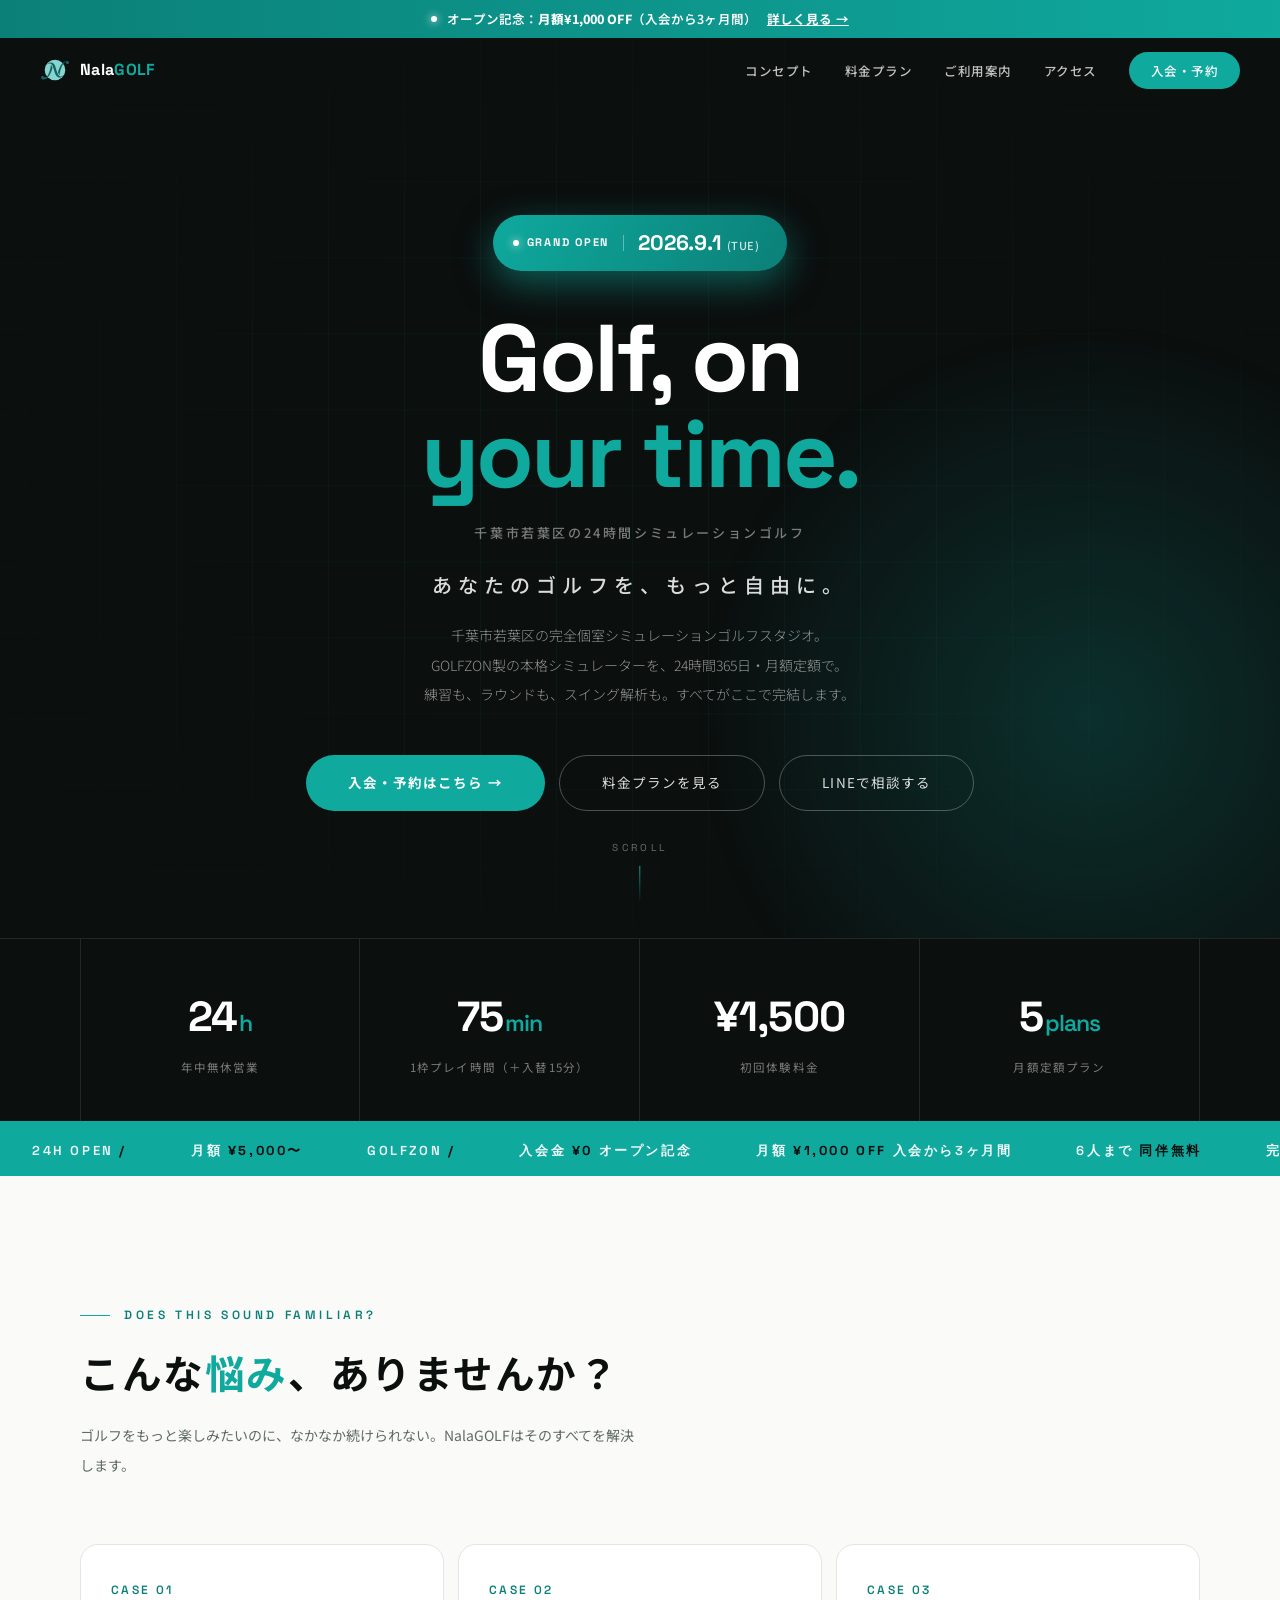
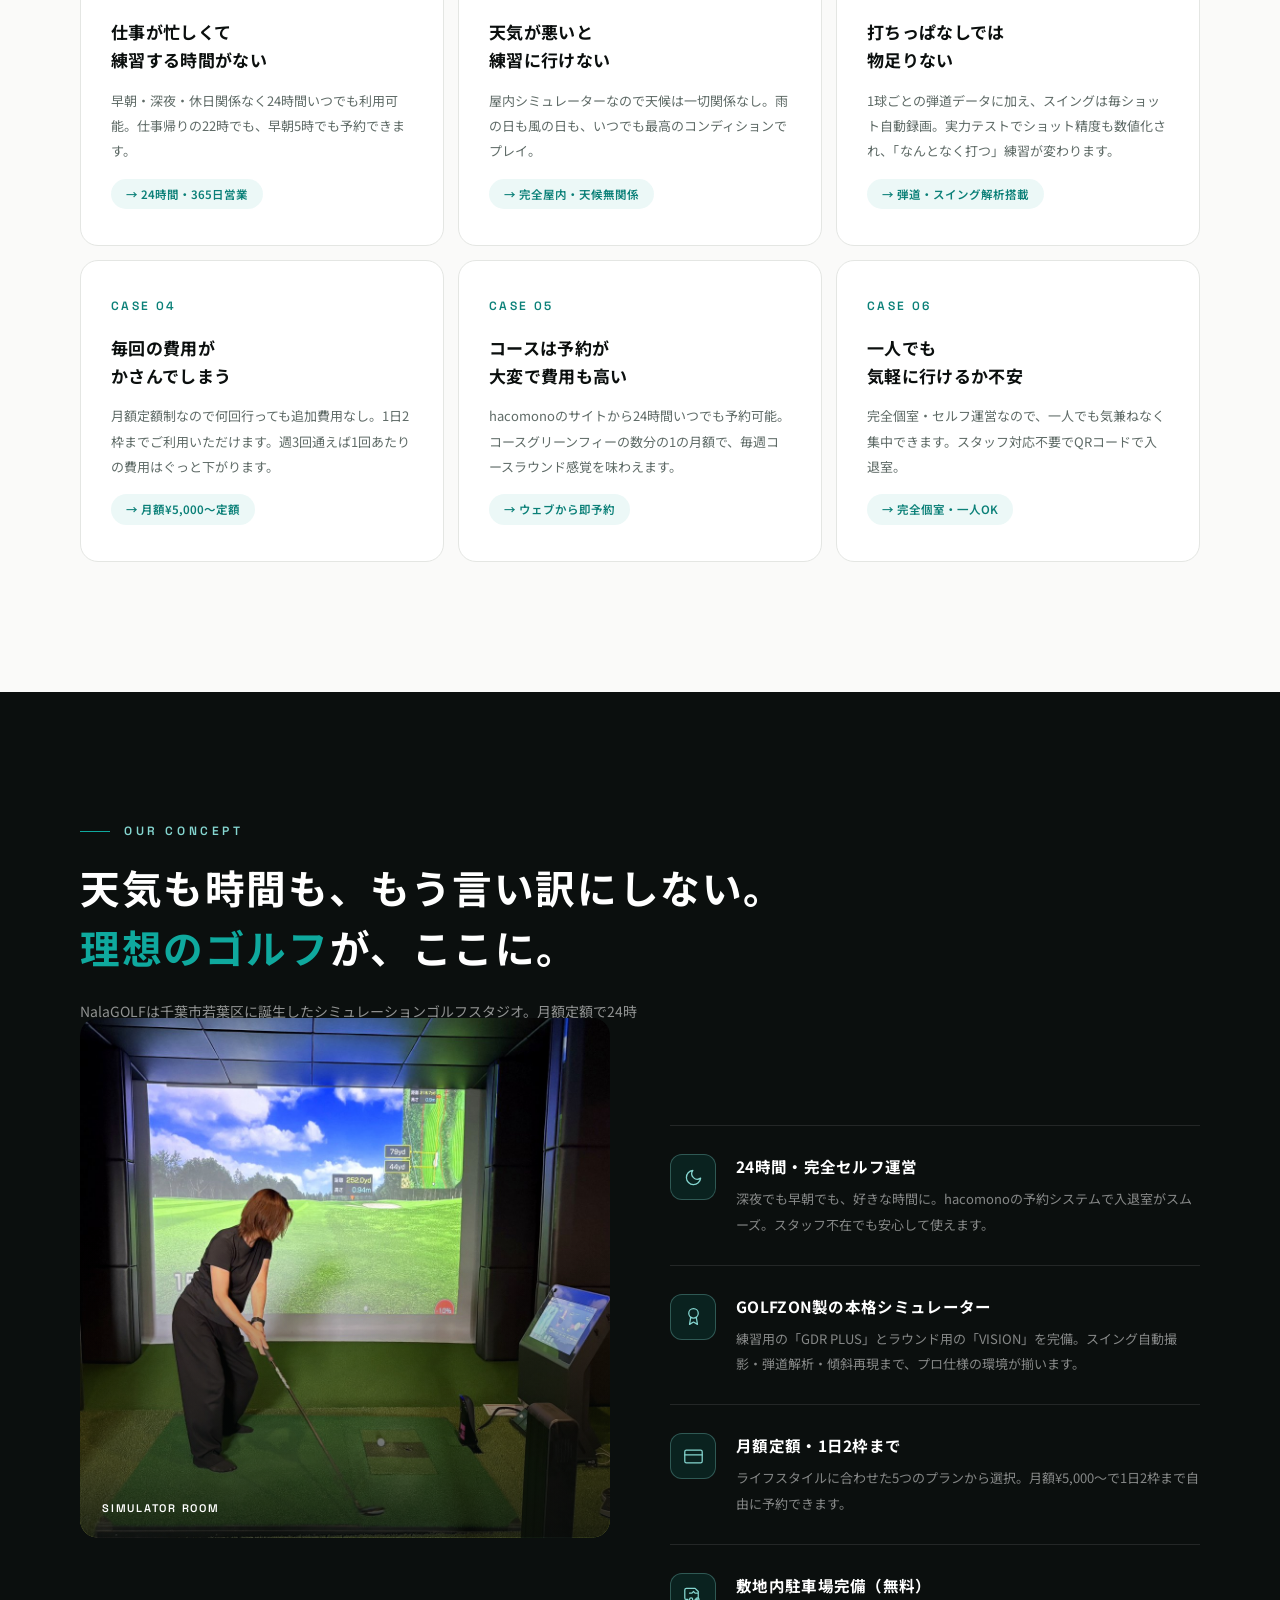
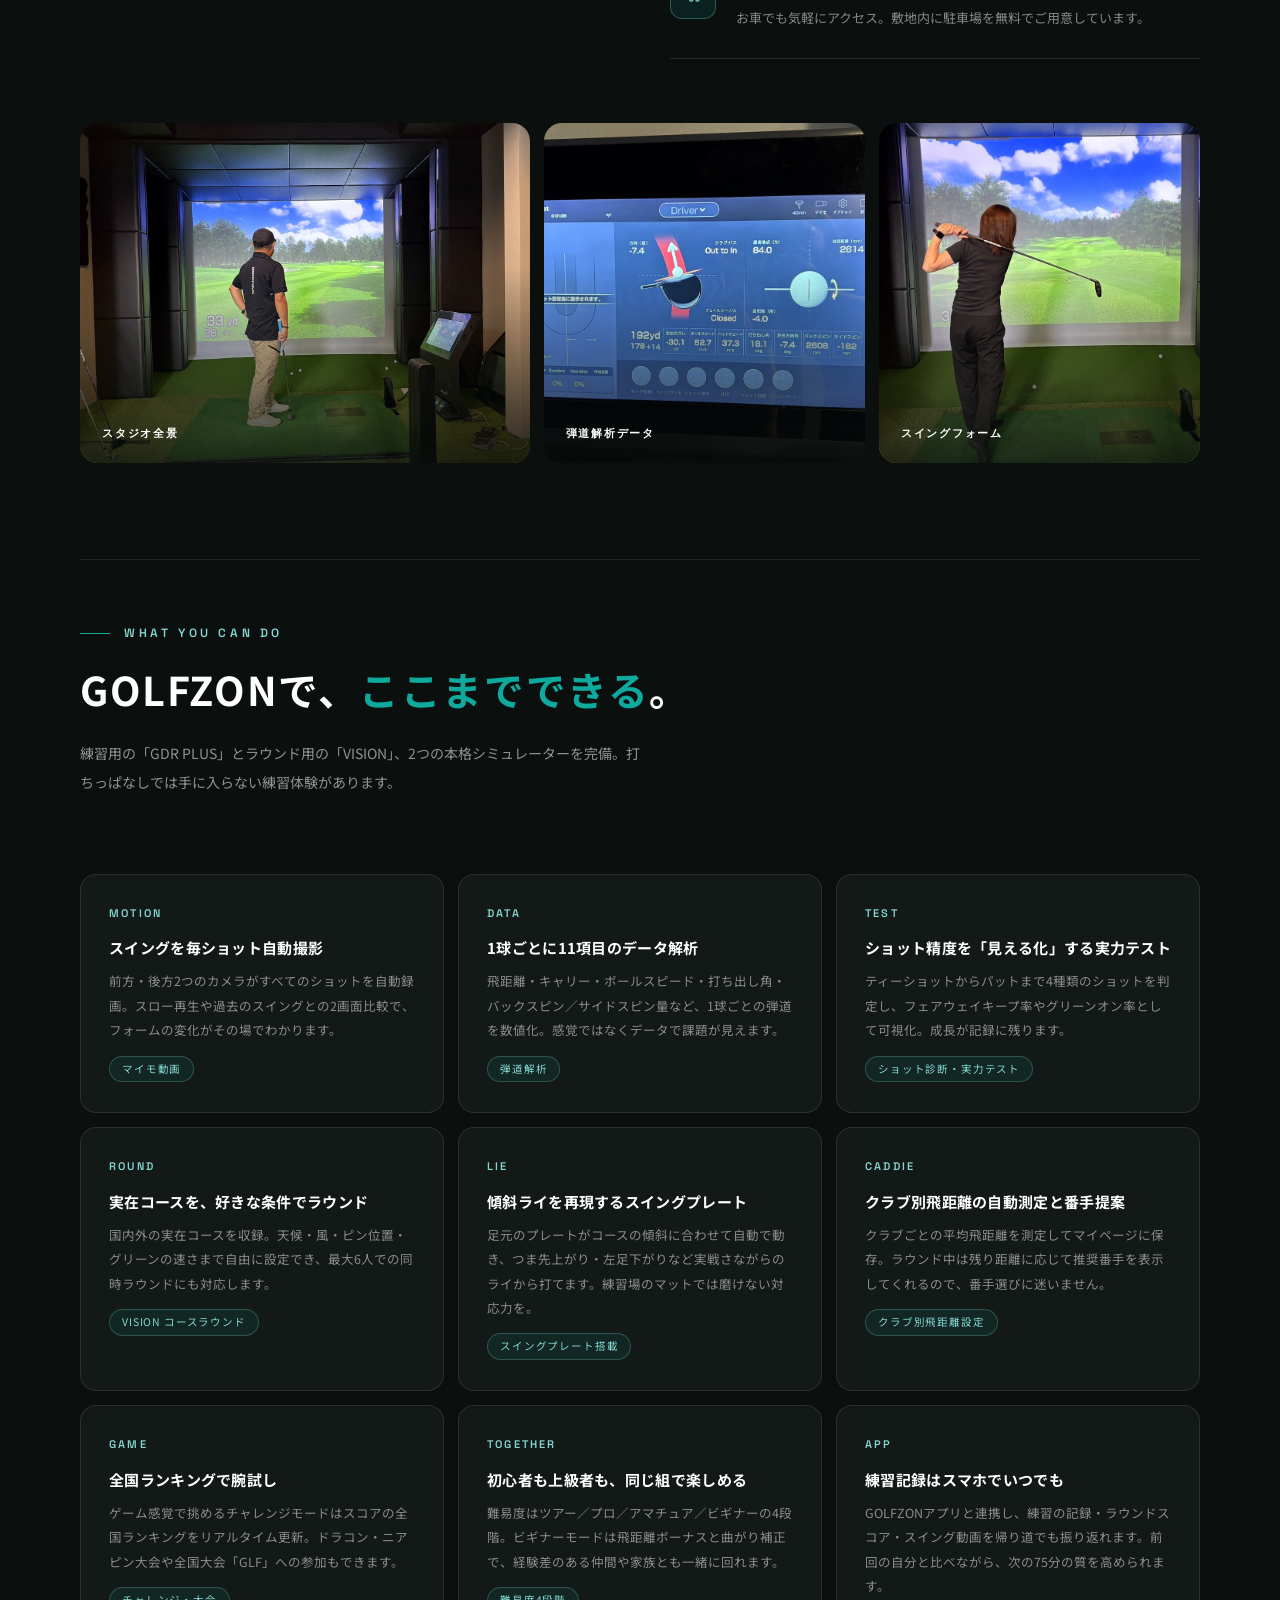
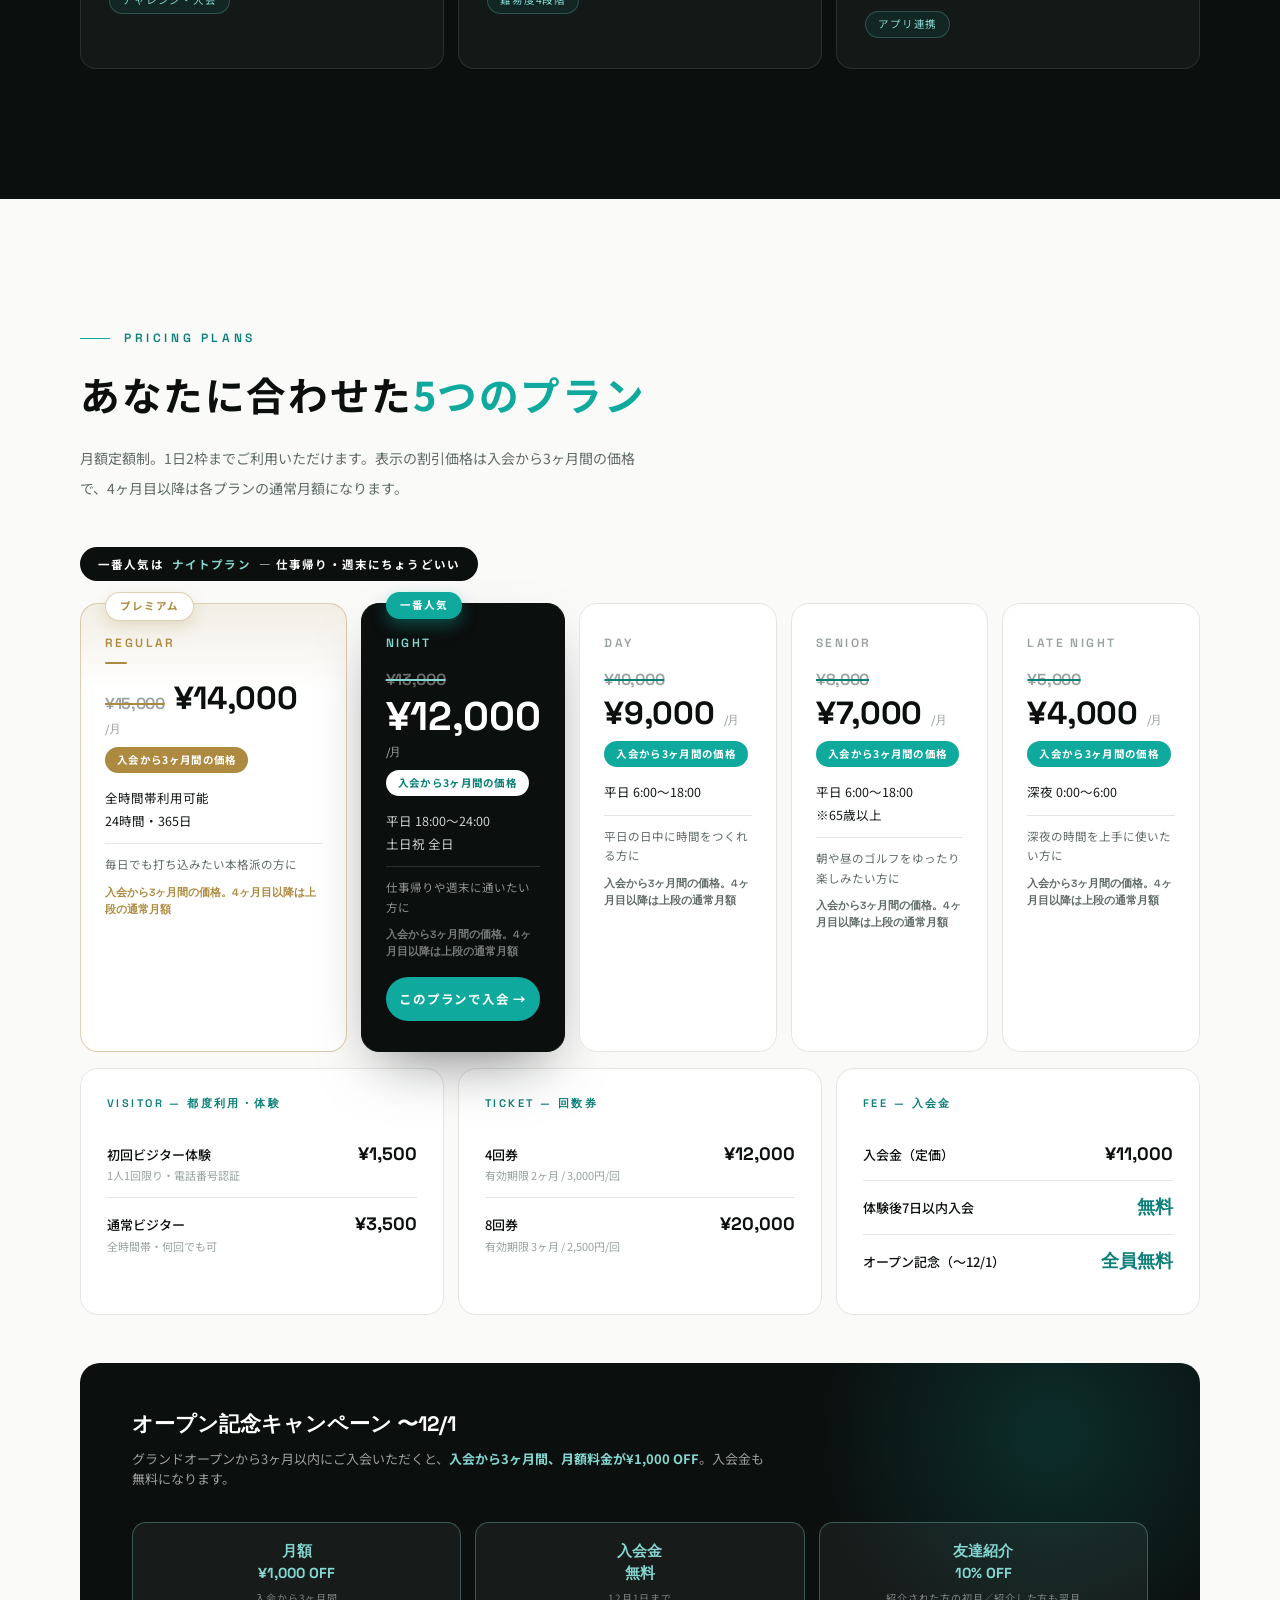
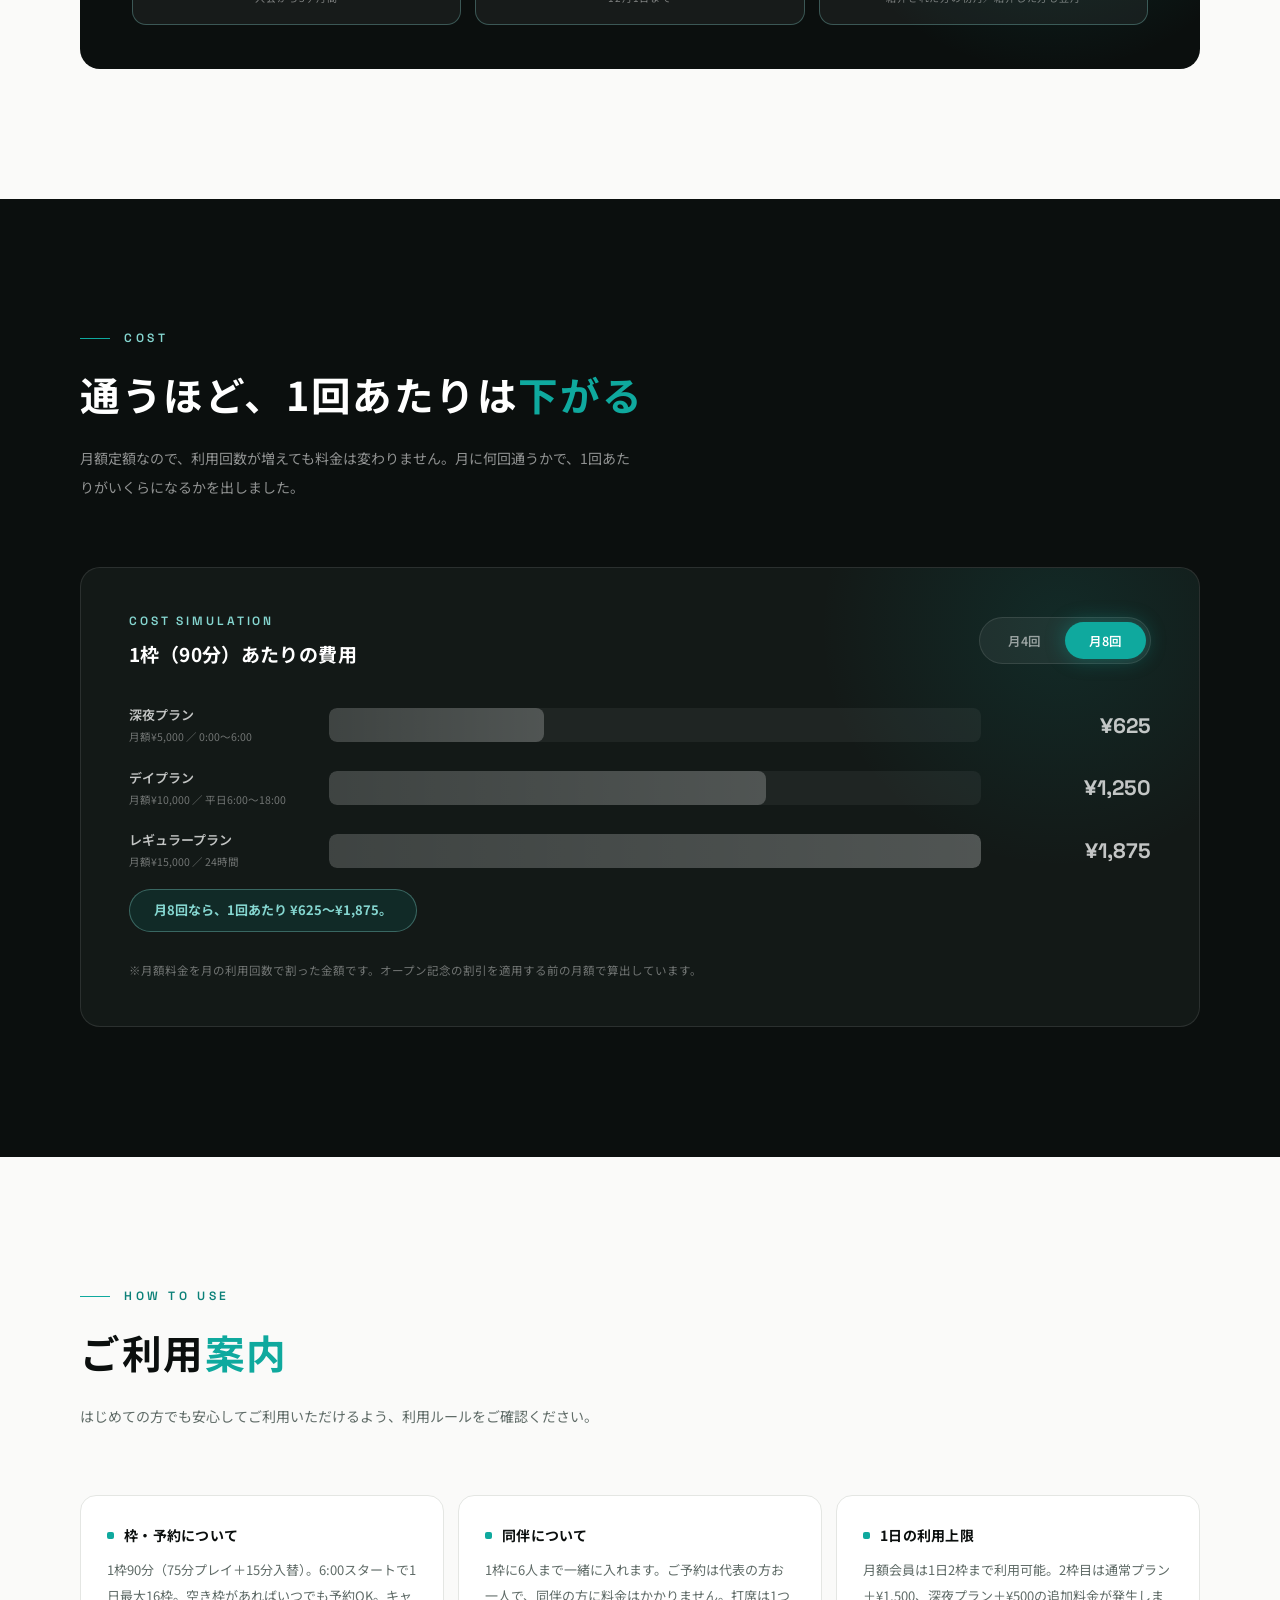
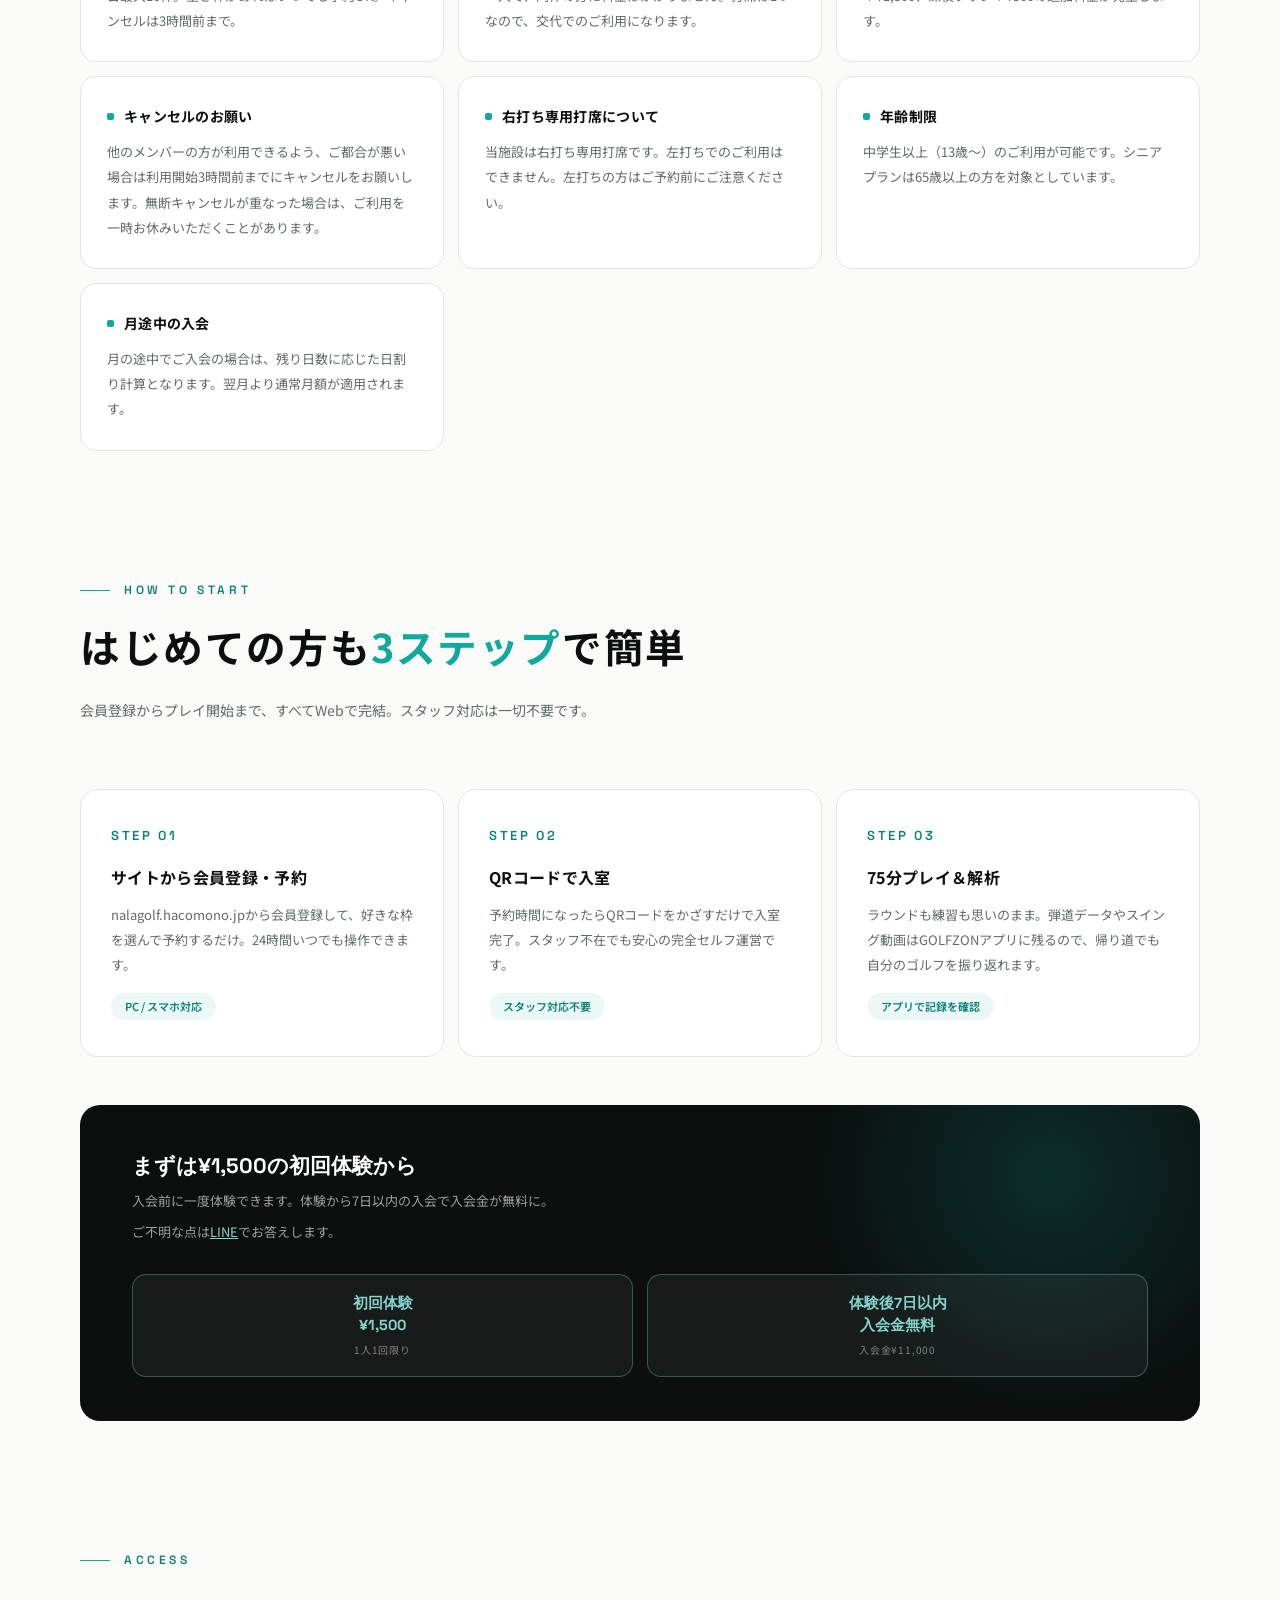
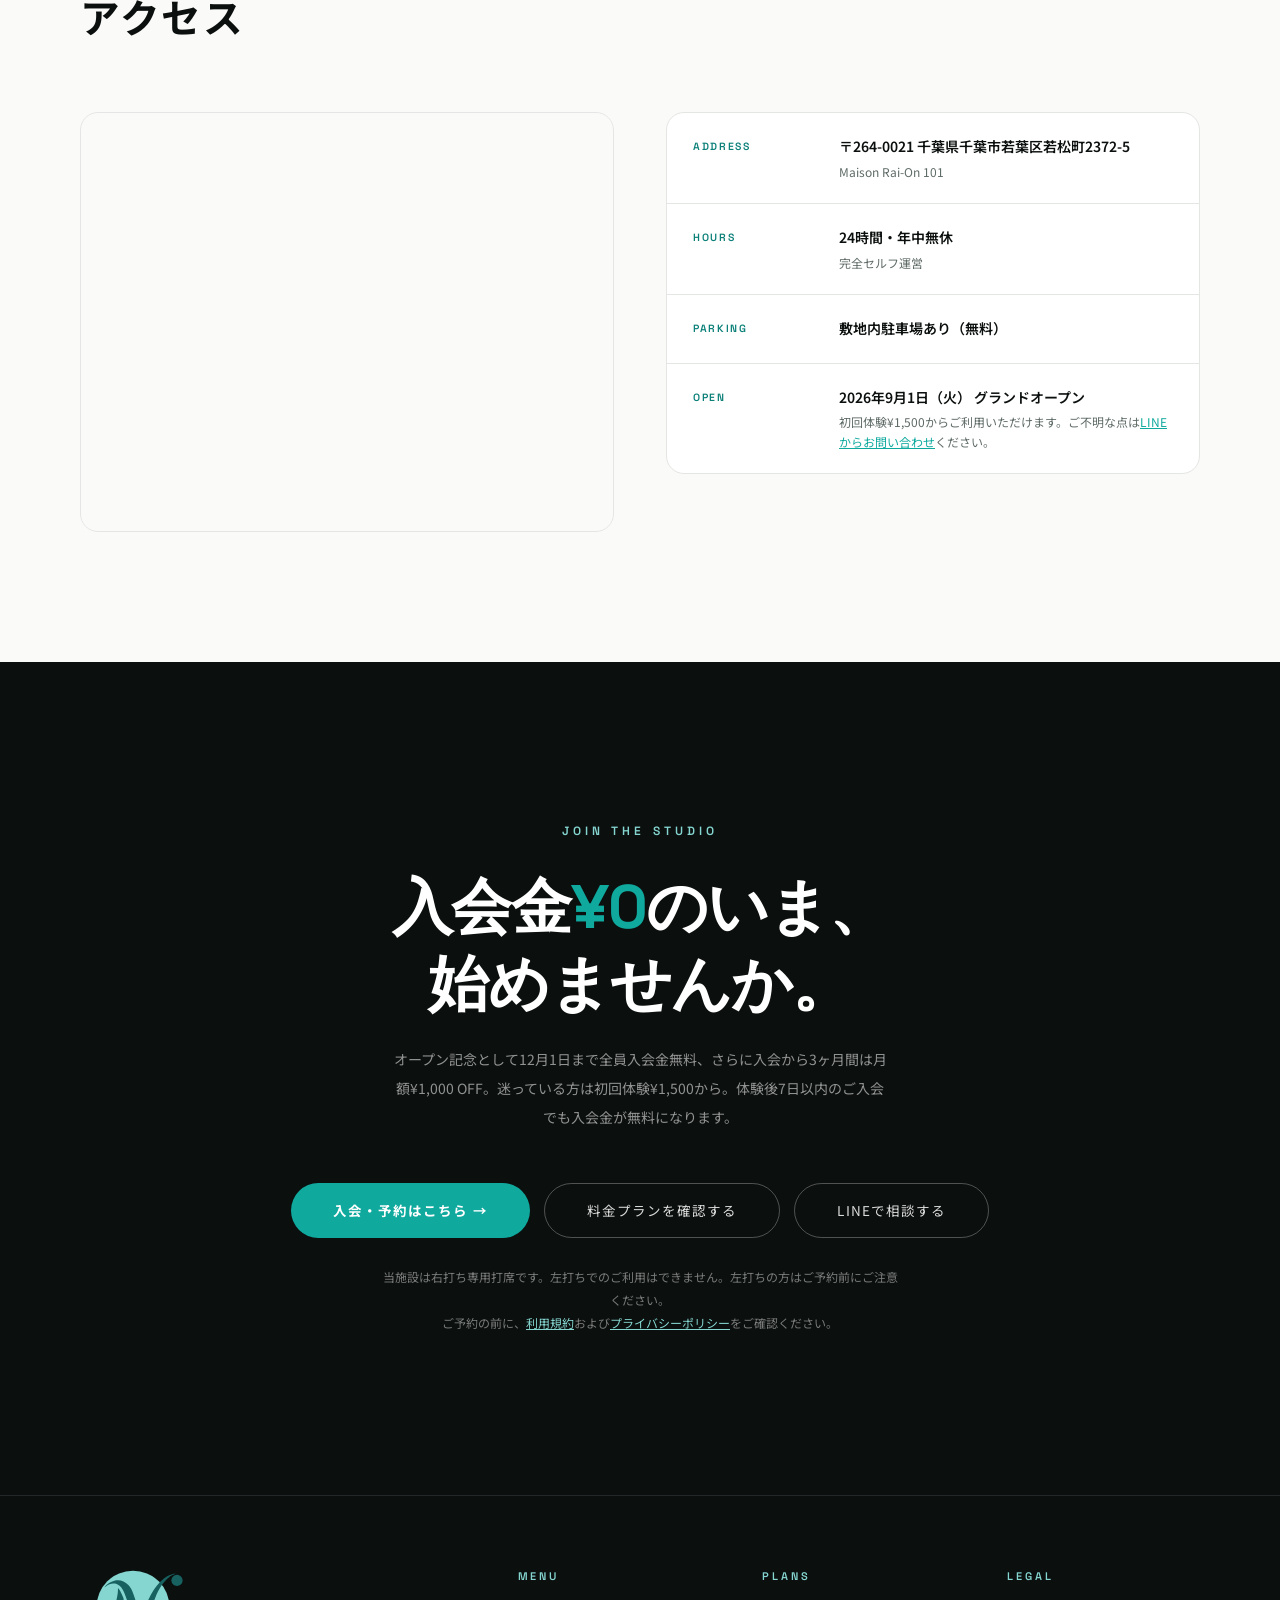
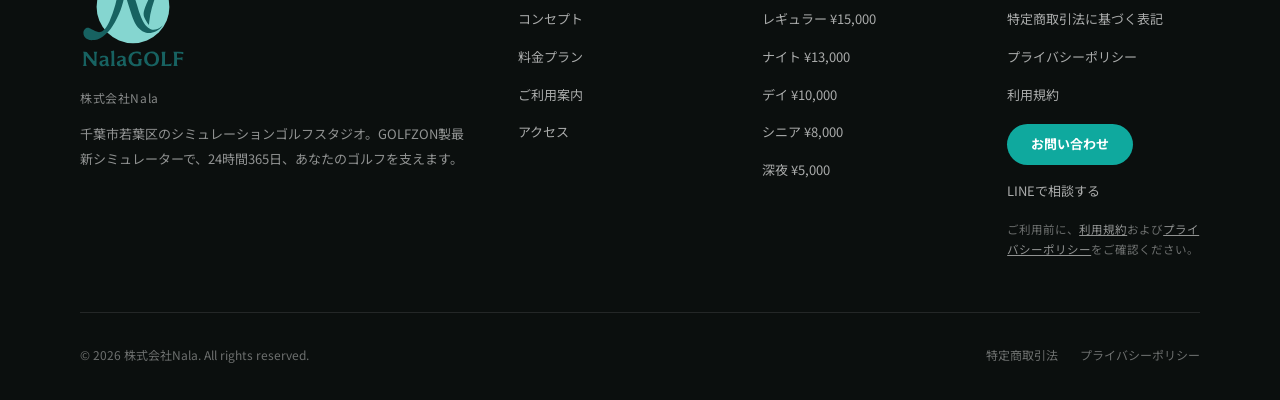
==== commit 03c85896: "Revise promotional content and pricing details Updated promotional text and pricing details througho" ====
--- a/index.html
+++ b/index.html
@@ -32,7 +32,7 @@
       "postalCode": "264-0021",
       "addressRegion": "千葉県",
       "addressLocality": "千葉市若葉区",
-      "streetAddress": "若松町2372-5-101 Maison Rai-On 1階",
+      "streetAddress": "若松町2372-5 Maison Rai-On 101",
       "addressCountry": "JP"
     },
     "openingHoursSpecification": {
@@ -393,8 +393,8 @@
 
 <div class="promo-bar">
   <i></i>
-  <span class="promo-long">期間限定！今なら<b>月額¥1,000 OFF</b>（入会から3ヶ月間）</span>
-  <span class="promo-short">今なら月額<b>¥1,000 OFF</b>！期間限定</span>
+  <span class="promo-long">オープン記念：<b>月額¥1,000 OFF</b>（入会から3ヶ月間）</span>
+  <span class="promo-short">オープン記念 月額<b>¥1,000 OFF</b></span>
   <a href="#pricing">詳しく見る →</a>
 </div>
 
@@ -456,7 +456,7 @@
       <div class="worry reveal"><div class="worry-num">CASE 01</div><div class="worry-q">仕事が忙しくて<br>練習する時間がない</div><p class="worry-a">早朝・深夜・休日関係なく24時間いつでも利用可能。仕事帰りの22時でも、早朝5時でも予約できます。</p><span class="worry-tq">→ 24時間・365日営業</span></div>
       <div class="worry reveal d1"><div class="worry-num">CASE 02</div><div class="worry-q">天気が悪いと<br>練習に行けない</div><p class="worry-a">屋内シミュレーターなので天候は一切関係なし。雨の日も風の日も、いつでも最高のコンディションでプレイ。</p><span class="worry-tq">→ 完全屋内・天候無関係</span></div>
       <div class="worry reveal d2"><div class="worry-num">CASE 03</div><div class="worry-q">打ちっぱなしでは<br>物足りない</div><p class="worry-a">1球ごとの弾道データに加え、スイングは毎ショット自動録画。実力テストでショット精度も数値化され、「なんとなく打つ」練習が変わります。</p><span class="worry-tq">→ 弾道・スイング解析搭載</span></div>
-      <div class="worry reveal"><div class="worry-num">CASE 04</div><div class="worry-q">毎回の費用が<br>かさんでしまう</div><p class="worry-a">月額定額制なので何回行っても追加費用なし。1日2枠まで通い放題。週3回通えば1回あたり数百円台になります。</p><span class="worry-tq">→ 月額¥5,000〜定額</span></div>
+      <div class="worry reveal"><div class="worry-num">CASE 04</div><div class="worry-q">毎回の費用が<br>かさんでしまう</div><p class="worry-a">月額定額制なので何回行っても追加費用なし。1日2枠までご利用いただけます。週3回通えば1回あたりの費用はぐっと下がります。</p><span class="worry-tq">→ 月額¥5,000〜定額</span></div>
       <div class="worry reveal d1"><div class="worry-num">CASE 05</div><div class="worry-q">コースは予約が<br>大変で費用も高い</div><p class="worry-a">hacomonoのサイトから24時間いつでも予約可能。コースグリーンフィーの数分の1の月額で、毎週コースラウンド感覚を味わえます。</p><span class="worry-tq">→ ウェブから即予約</span></div>
       <div class="worry reveal d2"><div class="worry-num">CASE 06</div><div class="worry-q">一人でも<br>気軽に行けるか不安</div><p class="worry-a">完全個室・セルフ運営なので、一人でも気兼ねなく集中できます。スタッフ対応不要でQRコードで入退室。</p><span class="worry-tq">→ 完全個室・一人OK</span></div>
     </div>
@@ -475,7 +475,7 @@
       <div class="feats reveal d1">
         <div class="feat"><div class="feat-ic"><svg width="19" height="19" viewBox="0 0 24 24" fill="none" stroke="currentColor" stroke-width="1.6" stroke-linecap="round" stroke-linejoin="round"><path d="M21 12.79A9 9 0 1 1 11.21 3 7 7 0 0 0 21 12.79z"/></svg></div><div><div class="feat-title">24時間・完全セルフ運営</div><p class="feat-desc">深夜でも早朝でも、好きな時間に。hacomonoの予約システムで入退室がスムーズ。スタッフ不在でも安心して使えます。</p></div></div>
         <div class="feat"><div class="feat-ic"><svg width="19" height="19" viewBox="0 0 24 24" fill="none" stroke="currentColor" stroke-width="1.6" stroke-linecap="round" stroke-linejoin="round"><circle cx="12" cy="8" r="6"/><path d="M15.477 12.89 17 22l-5-3-5 3 1.523-9.11"/></svg></div><div><div class="feat-title">GOLFZON製の本格シミュレーター</div><p class="feat-desc">練習用の「GDR PLUS」とラウンド用の「VISION」を完備。スイング自動撮影・弾道解析・傾斜再現まで、プロ仕様の環境が揃います。</p></div></div>
-        <div class="feat"><div class="feat-ic"><svg width="19" height="19" viewBox="0 0 24 24" fill="none" stroke="currentColor" stroke-width="1.6" stroke-linecap="round" stroke-linejoin="round"><rect x="1" y="4" width="22" height="16" rx="2" ry="2"/><line x1="1" y1="10" x2="23" y2="10"/></svg></div><div><div class="feat-title">月額定額・1日2枠まで通い放題</div><p class="feat-desc">ライフスタイルに合わせた5つのプランから選択。月額¥5,000〜で1日2枠まで自由に予約できます。</p></div></div>
+        <div class="feat"><div class="feat-ic"><svg width="19" height="19" viewBox="0 0 24 24" fill="none" stroke="currentColor" stroke-width="1.6" stroke-linecap="round" stroke-linejoin="round"><rect x="1" y="4" width="22" height="16" rx="2" ry="2"/><line x1="1" y1="10" x2="23" y2="10"/></svg></div><div><div class="feat-title">月額定額・1日2枠まで</div><p class="feat-desc">ライフスタイルに合わせた5つのプランから選択。月額¥5,000〜で1日2枠まで自由に予約できます。</p></div></div>
         <div class="feat"><div class="feat-ic"><svg width="19" height="19" viewBox="0 0 24 24" fill="none" stroke="currentColor" stroke-width="1.6" stroke-linecap="round" stroke-linejoin="round"><path d="M5 17H3a2 2 0 0 1-2-2V5a2 2 0 0 1 2-2h11l4 4v8a2 2 0 0 1-2 2h-2"/><circle cx="9" cy="17" r="2"/><circle cx="17" cy="17" r="2"/><polyline points="7 9 10 9 12 7 14 9 17 9"/></svg></div><div><div class="feat-title">敷地内駐車場完備（無料）</div><p class="feat-desc">お車でも気軽にアクセス。敷地内に駐車場を無料でご用意しています。</p></div></div>
       </div>
     </div>
@@ -509,15 +509,15 @@
     <div class="reveal">
       <div class="eyebrow">Pricing Plans</div>
       <h2 class="sec-h"><span class="jp">あなたに合わせた<em>5つのプラン</em></span></h2>
-      <p class="sec-lead">月額定額制で利用回数に関わらず通い放題。オープニング期間中は全プラン¥1,000引き。</p>
+      <p class="sec-lead">月額定額制。1日2枠までご利用いただけます。表示の割引価格は入会から3ヶ月間の価格で、4ヶ月目以降は各プランの通常月額になります。</p>
       <div class="plans-flag">一番人気は <b>ナイトプラン</b> — 仕事帰り・週末にちょうどいい</div>
     </div>
     <div class="plans-row">
-      <div class="plan premium-plan reveal"><div class="plan-pip premium">プレミアム</div><div class="plan-top">Regular</div><div class="plan-price"><span class="plan-price-old">¥15,000</span><span class="plan-price-now">¥14,000</span><span class="plan-unit">/月</span></div><div class="cp-badge">オープンキャンペーン中！期間限定</div><div class="plan-time">全時間帯利用可能<br>24時間・365日</div><div class="plan-who">毎日でも打ち込みたい本格派の方に</div><div class="plan-cp">入会から3ヶ月間の特典価格</div></div>
-      <div class="plan hero-plan reveal d1"><div class="plan-pip">一番人気</div><div class="plan-top">Night</div><div class="plan-price"><span class="plan-price-old">¥13,000</span><span class="plan-price-now">¥12,000</span><span class="plan-unit">/月</span></div><div class="cp-badge">オープンキャンペーン中！期間限定</div><div class="plan-time">平日 18:00〜24:00<br>土日祝 全日</div><div class="plan-who">仕事帰りや週末に通いたい方に</div><div class="plan-cp">入会から3ヶ月間の特典価格</div><a class="plan-join" href="https://nalagolf.hacomono.jp/home" target="_blank" rel="noopener">このプランで入会 →</a></div>
-      <div class="plan reveal d2"><div class="plan-top">Day</div><div class="plan-price"><span class="plan-price-old">¥10,000</span><span class="plan-price-now">¥9,000</span><span class="plan-unit">/月</span></div><div class="cp-badge">オープンキャンペーン中！期間限定</div><div class="plan-time">平日 6:00〜18:00</div><div class="plan-who">平日の日中に時間をつくれる方に</div><div class="plan-cp">入会から3ヶ月間の特典価格</div></div>
-      <div class="plan reveal d3"><div class="plan-top">Senior</div><div class="plan-price"><span class="plan-price-old">¥8,000</span><span class="plan-price-now">¥7,000</span><span class="plan-unit">/月</span></div><div class="cp-badge">オープンキャンペーン中！期間限定</div><div class="plan-time">平日 6:00〜18:00<br>※65歳以上</div><div class="plan-who">朝や昼のゴルフをゆったり楽しみたい方に</div><div class="plan-cp">入会から3ヶ月間の特典価格</div></div>
-      <div class="plan reveal d4"><div class="plan-top">Late Night</div><div class="plan-price"><span class="plan-price-old">¥5,000</span><span class="plan-price-now">¥4,000</span><span class="plan-unit">/月</span></div><div class="cp-badge">オープンキャンペーン中！期間限定</div><div class="plan-time">深夜 0:00〜6:00</div><div class="plan-who">深夜の時間を上手に使いたい方に</div><div class="plan-cp">入会から3ヶ月間の特典価格</div></div>
+      <div class="plan premium-plan reveal"><div class="plan-pip premium">プレミアム</div><div class="plan-top">Regular</div><div class="plan-price"><span class="plan-price-old">¥15,000</span><span class="plan-price-now">¥14,000</span><span class="plan-unit">/月</span></div><div class="cp-badge">入会から3ヶ月間の価格</div><div class="plan-time">全時間帯利用可能<br>24時間・365日</div><div class="plan-who">毎日でも打ち込みたい本格派の方に</div><div class="plan-cp">入会から3ヶ月間の価格。4ヶ月目以降は上段の通常月額</div></div>
+      <div class="plan hero-plan reveal d1"><div class="plan-pip">一番人気</div><div class="plan-top">Night</div><div class="plan-price"><span class="plan-price-old">¥13,000</span><span class="plan-price-now">¥12,000</span><span class="plan-unit">/月</span></div><div class="cp-badge">入会から3ヶ月間の価格</div><div class="plan-time">平日 18:00〜24:00<br>土日祝 全日</div><div class="plan-who">仕事帰りや週末に通いたい方に</div><div class="plan-cp">入会から3ヶ月間の価格。4ヶ月目以降は上段の通常月額</div><a class="plan-join" href="https://nalagolf.hacomono.jp/home" target="_blank" rel="noopener">このプランで入会 →</a></div>
+      <div class="plan reveal d2"><div class="plan-top">Day</div><div class="plan-price"><span class="plan-price-old">¥10,000</span><span class="plan-price-now">¥9,000</span><span class="plan-unit">/月</span></div><div class="cp-badge">入会から3ヶ月間の価格</div><div class="plan-time">平日 6:00〜18:00</div><div class="plan-who">平日の日中に時間をつくれる方に</div><div class="plan-cp">入会から3ヶ月間の価格。4ヶ月目以降は上段の通常月額</div></div>
+      <div class="plan reveal d3"><div class="plan-top">Senior</div><div class="plan-price"><span class="plan-price-old">¥8,000</span><span class="plan-price-now">¥7,000</span><span class="plan-unit">/月</span></div><div class="cp-badge">入会から3ヶ月間の価格</div><div class="plan-time">平日 6:00〜18:00<br>※65歳以上</div><div class="plan-who">朝や昼のゴルフをゆったり楽しみたい方に</div><div class="plan-cp">入会から3ヶ月間の価格。4ヶ月目以降は上段の通常月額</div></div>
+      <div class="plan reveal d4"><div class="plan-top">Late Night</div><div class="plan-price"><span class="plan-price-old">¥5,000</span><span class="plan-price-now">¥4,000</span><span class="plan-unit">/月</span></div><div class="cp-badge">入会から3ヶ月間の価格</div><div class="plan-time">深夜 0:00〜6:00</div><div class="plan-who">深夜の時間を上手に使いたい方に</div><div class="plan-cp">入会から3ヶ月間の価格。4ヶ月目以降は上段の通常月額</div></div>
     </div>
     <div class="subs">
       <div class="sub reveal">
@@ -532,7 +532,7 @@
       </div>
       <div class="sub reveal d2">
         <div class="sub-title">Fee — 入会金</div>
-        <div class="pr"><div><div class="pr-l">通常入会金</div></div><div class="pr-v">¥11,000</div></div>
+        <div class="pr"><div><div class="pr-l">入会金（定価）</div></div><div class="pr-v">¥11,000</div></div>
         <div class="pr"><div><div class="pr-l">体験後7日以内入会</div></div><div class="pr-v hi">無料</div></div>
         <div class="pr"><div><div class="pr-l">オープン記念（〜12/1）</div></div><div class="pr-v hi">全員無料</div></div>
       </div>
@@ -554,14 +554,14 @@
 <section class="sec sec-dark">
   <div class="wrap">
     <div class="reveal">
-      <div class="eyebrow">Why Nala?</div>
-      <h2 class="sec-h"><span class="jp">打ちっぱなしや都度払いと<em>比べてみる</em></span></h2>
-      <p class="sec-lead">月額定額のNalaGOLFは、通えば通うほど1回あたりの費用が下がります。まずは月々の費用をシミュレーションしてみてください。</p>
+      <div class="eyebrow">Cost</div>
+      <h2 class="sec-h"><span class="jp">通うほど、1回あたりは<em>下がる</em></span></h2>
+      <p class="sec-lead">月額定額なので、利用回数が増えても料金は変わりません。月に何回通うかで、1回あたりがいくらになるかを出しました。</p>
     </div>
 
     <div class="sim reveal">
       <div class="sim-head">
-        <div class="sim-title">Cost Simulation<b>1枠（90分）×月に通う回数で比べると</b></div>
+        <div class="sim-title">Cost Simulation<b>1枠（90分）あたりの費用</b></div>
         <div class="sim-tabs">
           <button class="sim-tab" data-sim="4">月4回</button>
           <button class="sim-tab on" data-sim="8">月8回</button>
@@ -569,47 +569,26 @@
       </div>
       <div class="sim-rows">
         <div class="sim-row">
-          <div class="sim-l">打ちっぱなし<small>都度払い ／ 1回¥1,500〜3,000</small></div>
+          <div class="sim-l">深夜プラン<small>月額¥5,000 ／ 0:00〜6:00</small></div>
           <div class="sim-track"><div class="sim-bar" data-w4="33" data-w8="33"></div></div>
-          <div class="sim-v" data-v4="約¥6,000〜" data-v8="約¥12,000〜">約¥12,000〜</div>
+          <div class="sim-v" data-v4="¥1,250" data-v8="¥625">¥625</div>
         </div>
         <div class="sim-row">
-          <div class="sim-l">他社シミュレーター<small>都度払い ／ 1回¥4,500〜（90分）</small></div>
+          <div class="sim-l">デイプラン<small>月額¥10,000 ／ 平日6:00〜18:00</small></div>
+          <div class="sim-track"><div class="sim-bar" data-w4="67" data-w8="67"></div></div>
+          <div class="sim-v" data-v4="¥2,500" data-v8="¥1,250">¥1,250</div>
+        </div>
+        <div class="sim-row">
+          <div class="sim-l">レギュラープラン<small>月額¥15,000 ／ 24時間</small></div>
           <div class="sim-track"><div class="sim-bar" data-w4="100" data-w8="100"></div></div>
-          <div class="sim-v" data-v4="約¥18,000〜" data-v8="約¥36,000〜">約¥36,000〜</div>
+          <div class="sim-v" data-v4="¥3,750" data-v8="¥1,875">¥1,875</div>
         </div>
-        <div class="sim-row hero">
-          <div class="sim-l">NalaGOLF<small>月額定額 ／ 何回通っても同額</small></div>
-          <div class="sim-track"><div class="sim-bar" data-w4="28" data-w8="14"></div></div>
-          <div class="sim-v" data-v4="¥5,000〜" data-v8="¥5,000〜"><span>¥5,000〜</span><small>※深夜プランの場合</small></div>
-        </div>
-      </div>
-      <div class="sim-punch" id="sim-punch">月8回なら、1回あたり ¥625〜。通うほど差は開きます。</div>
-      <p class="sim-note">※打ちっぱなし・他社シミュレーターの料金は一般的な相場に基づく目安です。NalaGOLFは深夜プラン（月額¥5,000）で算出。他プランでも月8回通えば1回あたり¥625〜¥1,875に収まります。</p>
-    </div>
-
-    <div class="compare-wrap reveal">
-      <table class="compare">
-        <thead>
-          <tr>
-            <th style="text-align:left;width:26%"></th>
-            <th>打ちっぱなし<small>（都度払い）</small></th>
-            <th>他社シミュレーター<small>（都度払い）</small></th>
-            <th class="nala">NalaGOLF<small style="color:rgba(133,214,208,.8)">（月額定額）</small></th>
-          </tr>
-        </thead>
-        <tbody>
-          <tr><td class="rl">月4回（90分）の費用</td><td><span class="cmp-v">約¥6,000〜</span><span class="cmp-n">1回¥1,500〜3,000</span></td><td><span class="cmp-v">約¥18,000〜</span><span class="cmp-n">1回¥4,500〜（90分）</span></td><td class="nala"><span class="cmp-v hi">¥5,000〜</span><span class="cmp-n">何回行っても同額<br>※深夜プランの場合</span></td></tr>
-          <tr><td class="rl">月8回（90分）の費用</td><td><span class="cmp-v">約¥12,000〜</span></td><td><span class="cmp-v">約¥36,000〜</span></td><td class="nala"><span class="cmp-v hi">¥5,000〜</span><span class="cmp-n">変わらず定額<br>※深夜プランの場合</span></td></tr>
-          <tr><td class="rl">24時間利用</td><td><span class="cmp-x">✕</span><span class="cmp-n">営業時間内のみ</span></td><td><span class="cmp-t">△</span><span class="cmp-n">施設による</span></td><td class="nala"><span class="cmp-o">✓</span><span class="cmp-n">24h・365日</span></td></tr>
-          <tr><td class="rl">スイング解析</td><td><span class="cmp-x">✕</span></td><td><span class="cmp-t">△</span><span class="cmp-n">機種による</span></td><td class="nala"><span class="cmp-o">✓</span><span class="cmp-n">GOLFZON搭載</span></td></tr>
-          <tr><td class="rl">コースラウンド体験</td><td><span class="cmp-x">✕</span></td><td><span class="cmp-o" style="background:rgba(255,255,255,.14);box-shadow:none">✓</span></td><td class="nala"><span class="cmp-o">✓</span><span class="cmp-n">世界中のコース収録</span></td></tr>
-          <tr><td class="rl">完全個室</td><td><span class="cmp-x">✕</span><span class="cmp-n">他の客と同じ空間</span></td><td><span class="cmp-t">△</span></td><td class="nala"><span class="cmp-o">✓</span><span class="cmp-n">完全プライベート</span></td></tr>
-          <tr><td class="rl">ウェブで即予約</td><td><span class="cmp-x">✕</span><span class="cmp-n">予約不要だが待つ場合も</span></td><td><span class="cmp-t">△</span></td><td class="nala"><span class="cmp-o">✓</span><span class="cmp-n">hacomonoサイト</span></td></tr>
-          <tr><td class="rl">駐車場</td><td><span class="cmp-t">△</span><span class="cmp-n">施設による</span></td><td><span class="cmp-t">△</span></td><td class="nala"><span class="cmp-o">✓</span><span class="cmp-n">無料・敷地内</span></td></tr>
-        </tbody>
-      </table>
-    </div>
+      </div>
+      <div class="sim-punch" id="sim-punch">月8回なら、1回あたり ¥625〜¥1,875。</div>
+      <p class="sim-note">※月額料金を月の利用回数で割った金額です。オープン記念の割引を適用する前の月額で算出しています。</p>
+    </div>
+
+    
   </div>
 </section>
 
@@ -652,7 +631,7 @@
       </div>
       <div class="cp-tags">
         <div class="cp-tag"><div class="cp-tag-v">初回体験<br>¥1,500</div><div class="cp-tag-l">1人1回限り</div></div>
-        <div class="cp-tag"><div class="cp-tag-v">体験後7日以内<br>入会金無料</div><div class="cp-tag-l">通常¥11,000</div></div>
+        <div class="cp-tag"><div class="cp-tag-v">体験後7日以内<br>入会金無料</div><div class="cp-tag-l">入会金¥11,000</div></div>
       </div>
     </div>
   </div>
@@ -669,7 +648,7 @@
         <iframe src="https://maps.google.com/maps?q=千葉県千葉市若葉区若松町2372-5&output=embed&z=16" allowfullscreen loading="lazy" referrerpolicy="no-referrer-when-downgrade"></iframe>
       </div>
       <div class="ais reveal d1">
-        <div class="ai"><div class="ai-l">Address</div><div><div class="ai-v">〒264-0021 千葉市若葉区若松町2372-5-101</div><div class="ai-n">Maison Rai-On 1階</div></div></div>
+        <div class="ai"><div class="ai-l">Address</div><div><div class="ai-v">〒264-0021 千葉県千葉市若葉区若松町2372-5</div><div class="ai-n">Maison Rai-On 101</div></div></div>
         <div class="ai"><div class="ai-l">Hours</div><div><div class="ai-v">24時間・年中無休</div><div class="ai-n">完全セルフ運営</div></div></div>
         <div class="ai"><div class="ai-l">Parking</div><div><div class="ai-v">敷地内駐車場あり（無料）</div></div></div>
         <div class="ai"><div class="ai-l">Open</div><div><div class="ai-v">2026年9月1日（火） グランドオープン</div><div class="ai-n">初回体験¥1,500からご利用いただけます。ご不明な点は<a href="https://line.me/R/ti/p/@278jyfcu" target="_blank" rel="noopener" style="color:var(--tq);text-decoration:underline">LINEからお問い合わせ</a>ください。</div></div></div>
@@ -766,8 +745,8 @@
       else{v.textContent=t}
     });
     punch.textContent = mode==='8'
-      ? '月8回なら、1回あたり ¥625〜。通うほど差は開きます。'
-      : '月4回でも、1回あたり ¥1,250〜。すでに打ちっぱなしより手頃です。';
+      ? '月8回なら、1回あたり ¥625〜¥1,875。'
+      : '月4回なら、1回あたり ¥1,250〜¥3,750。';
   };
   simEl.querySelectorAll('.sim-tab').forEach(btn=>{
     btn.addEventListener('click',()=>{
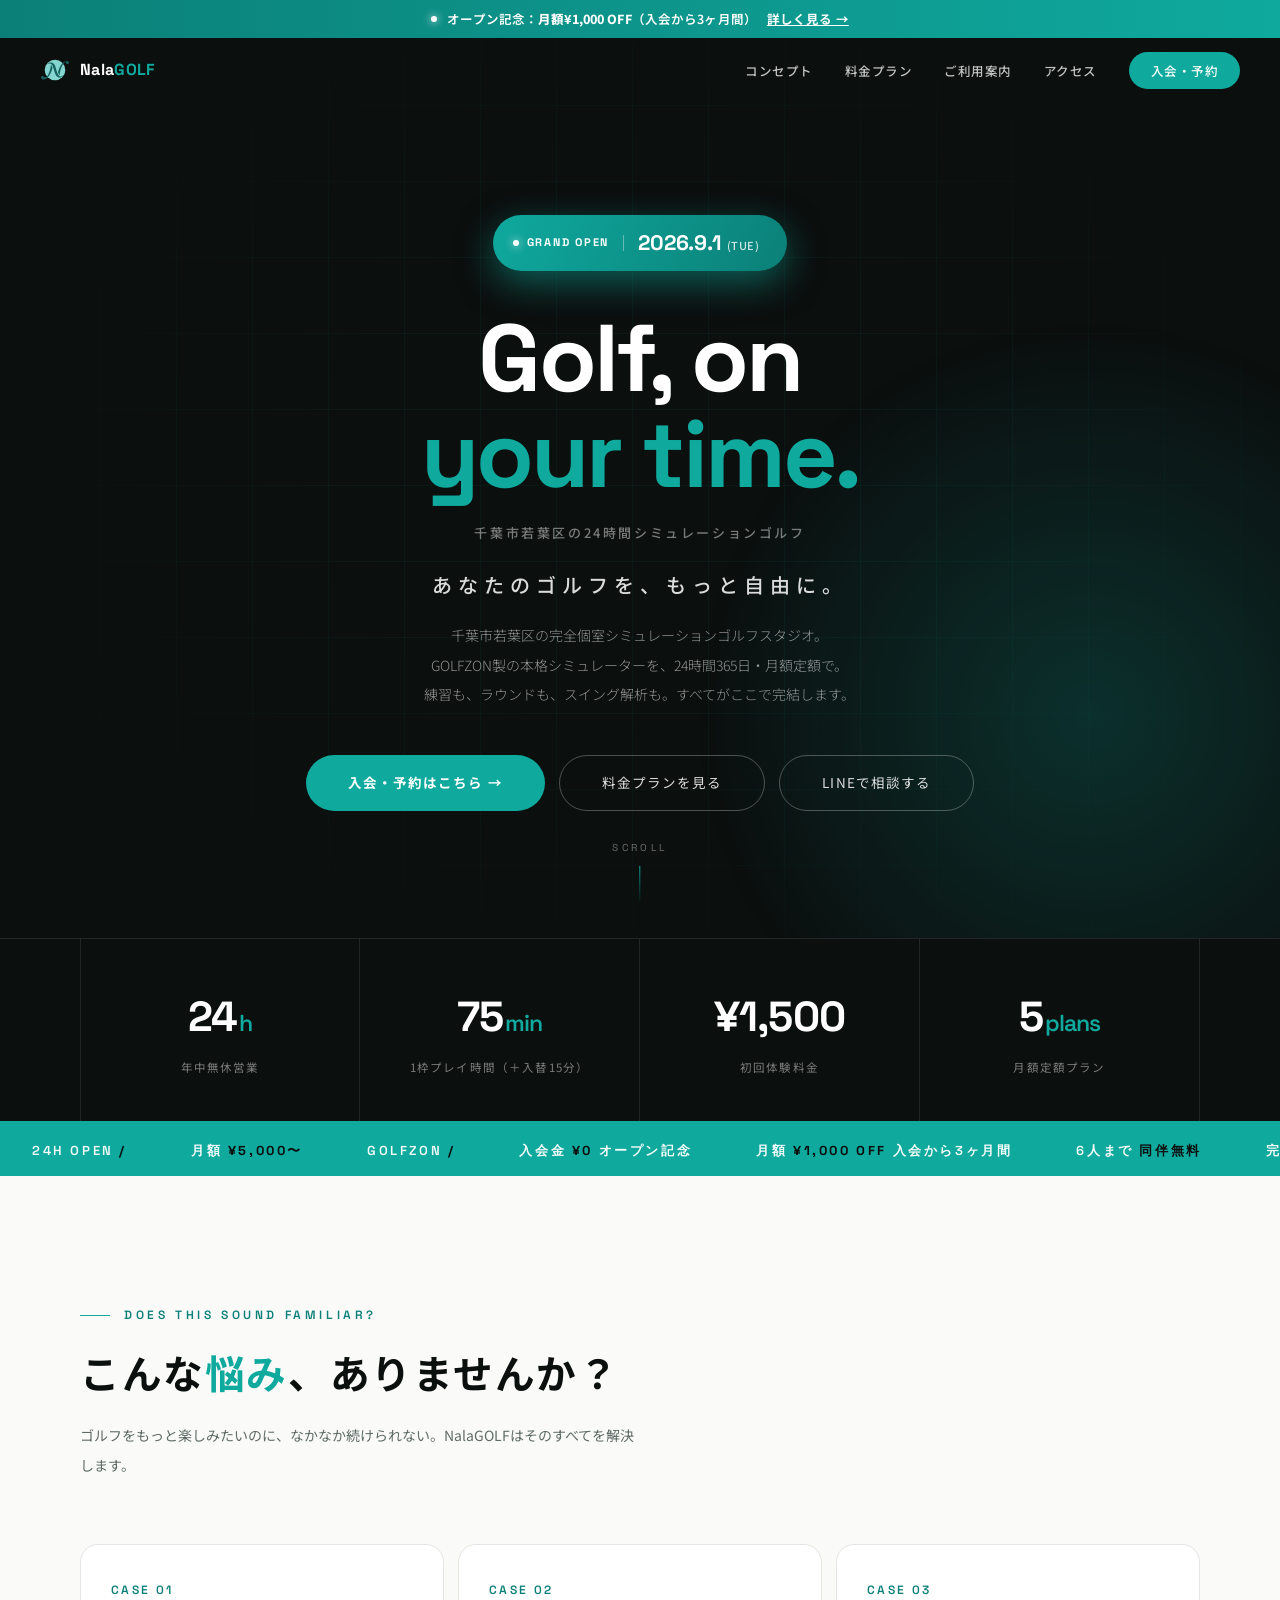
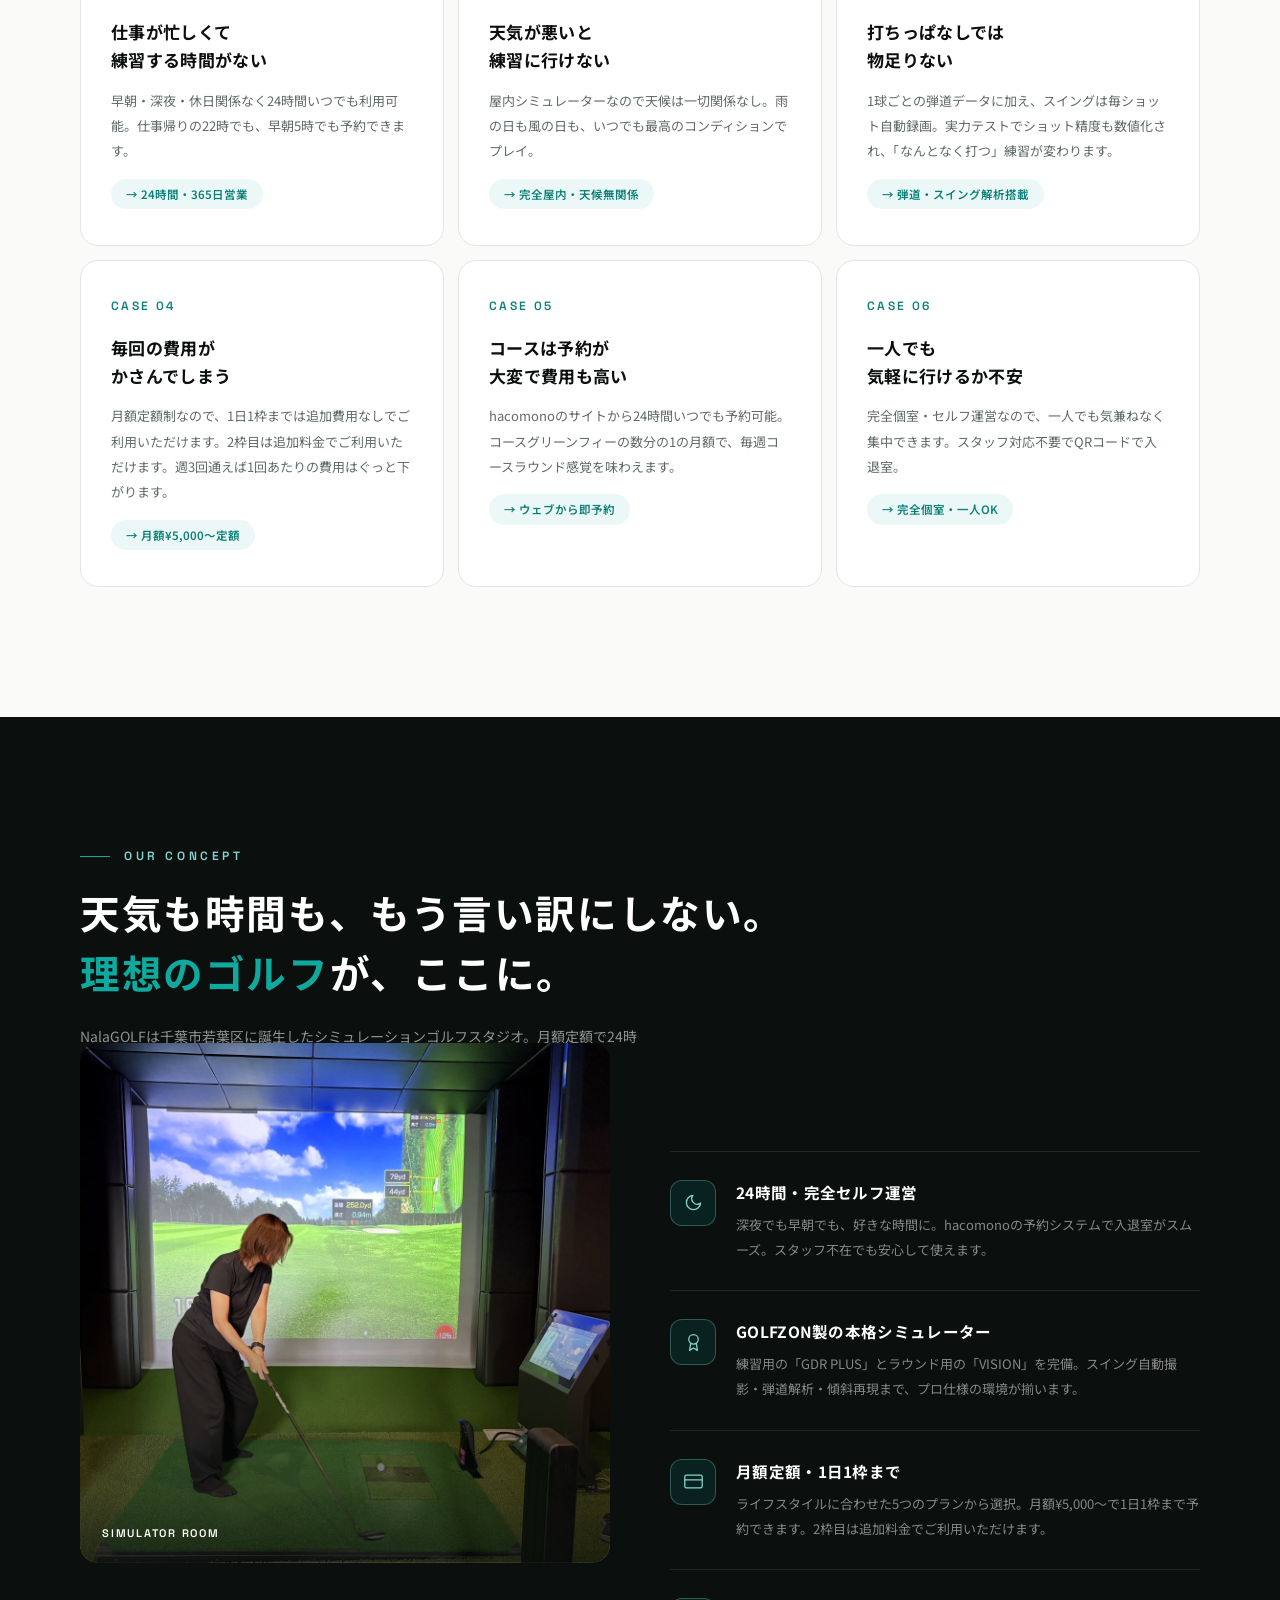
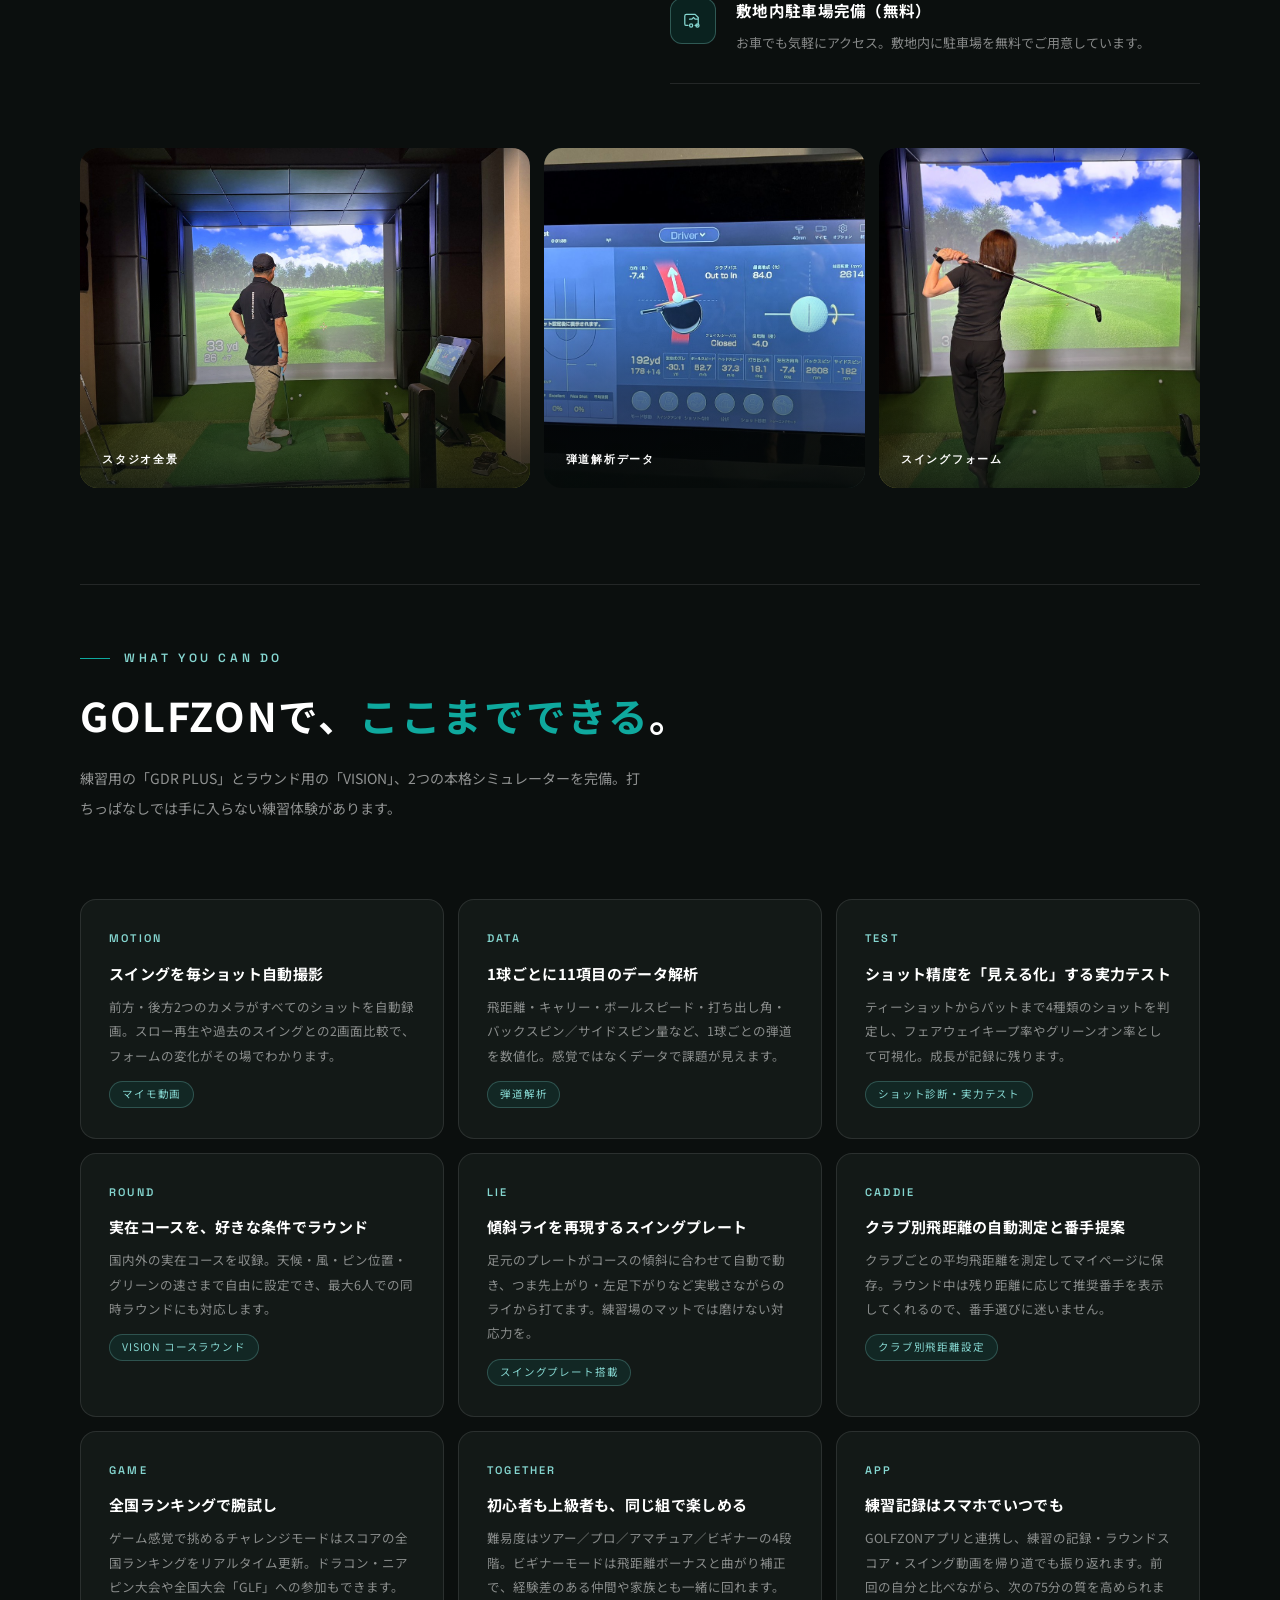
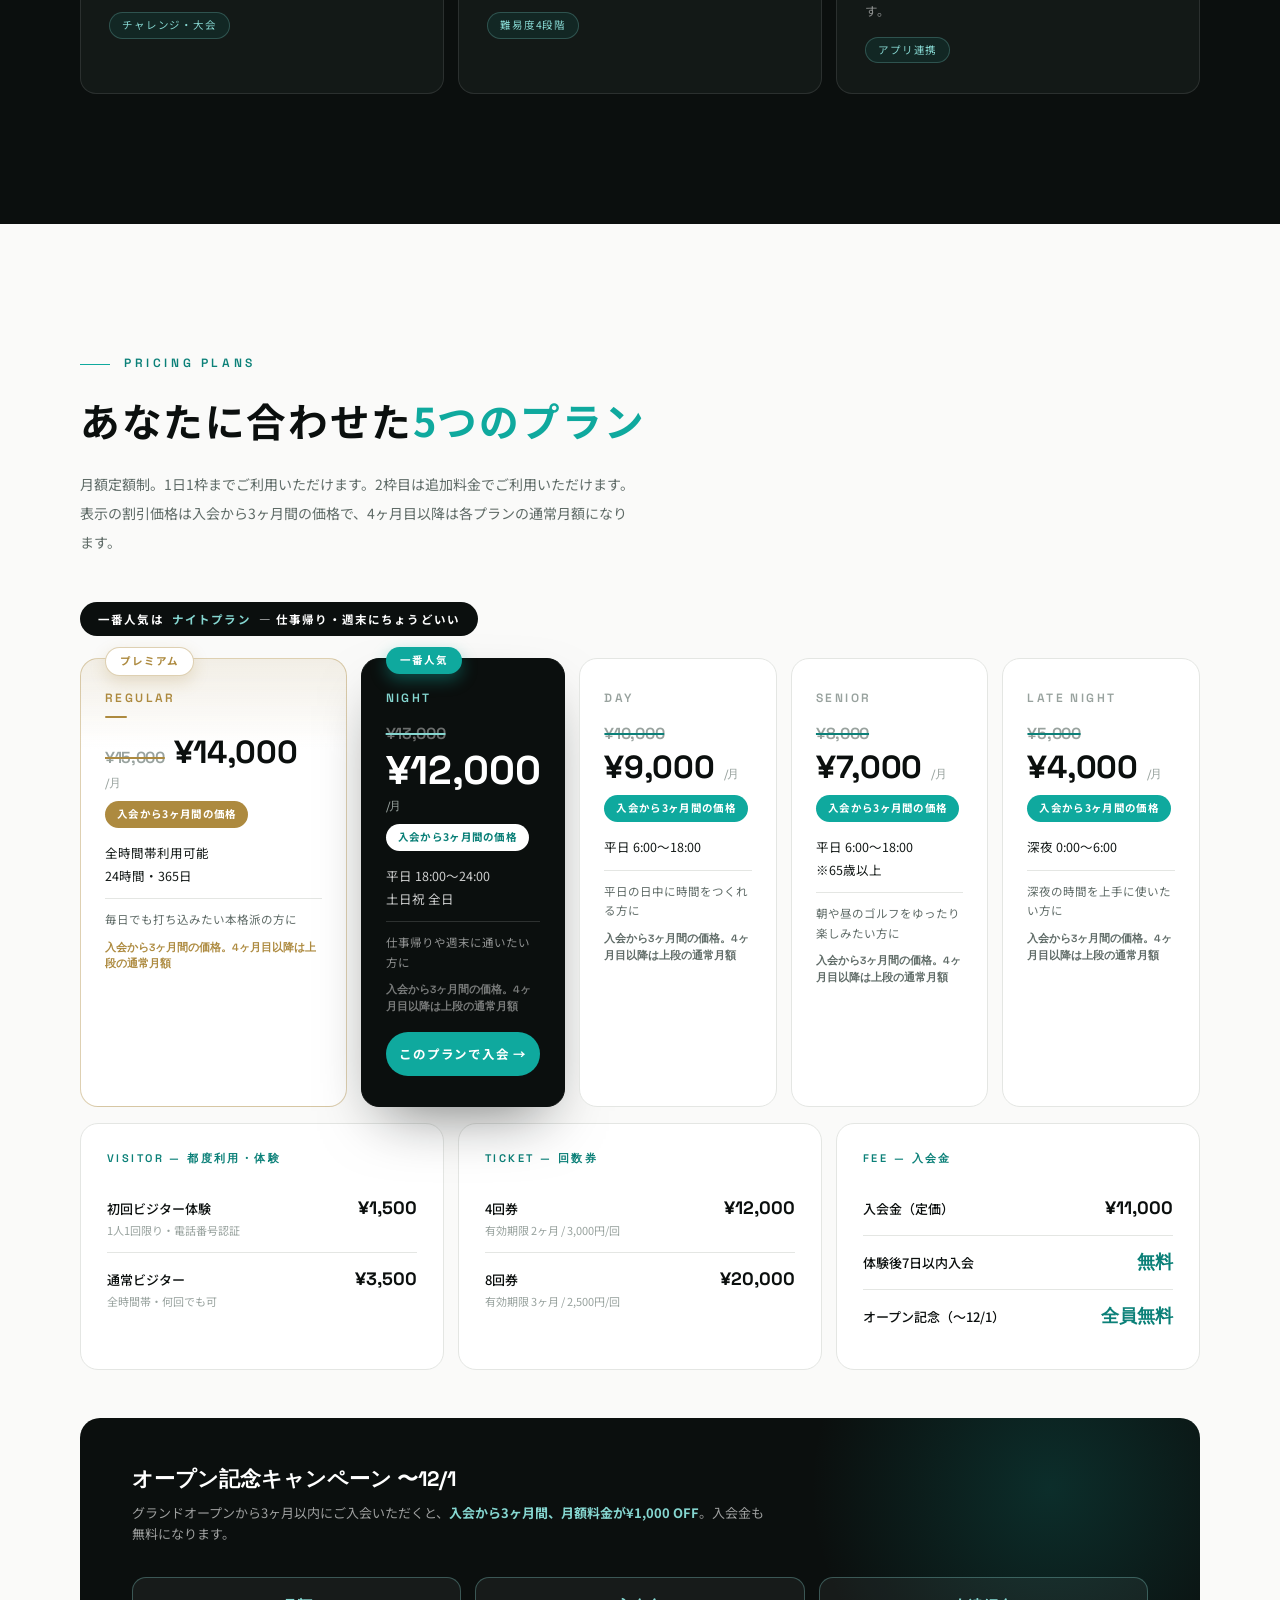
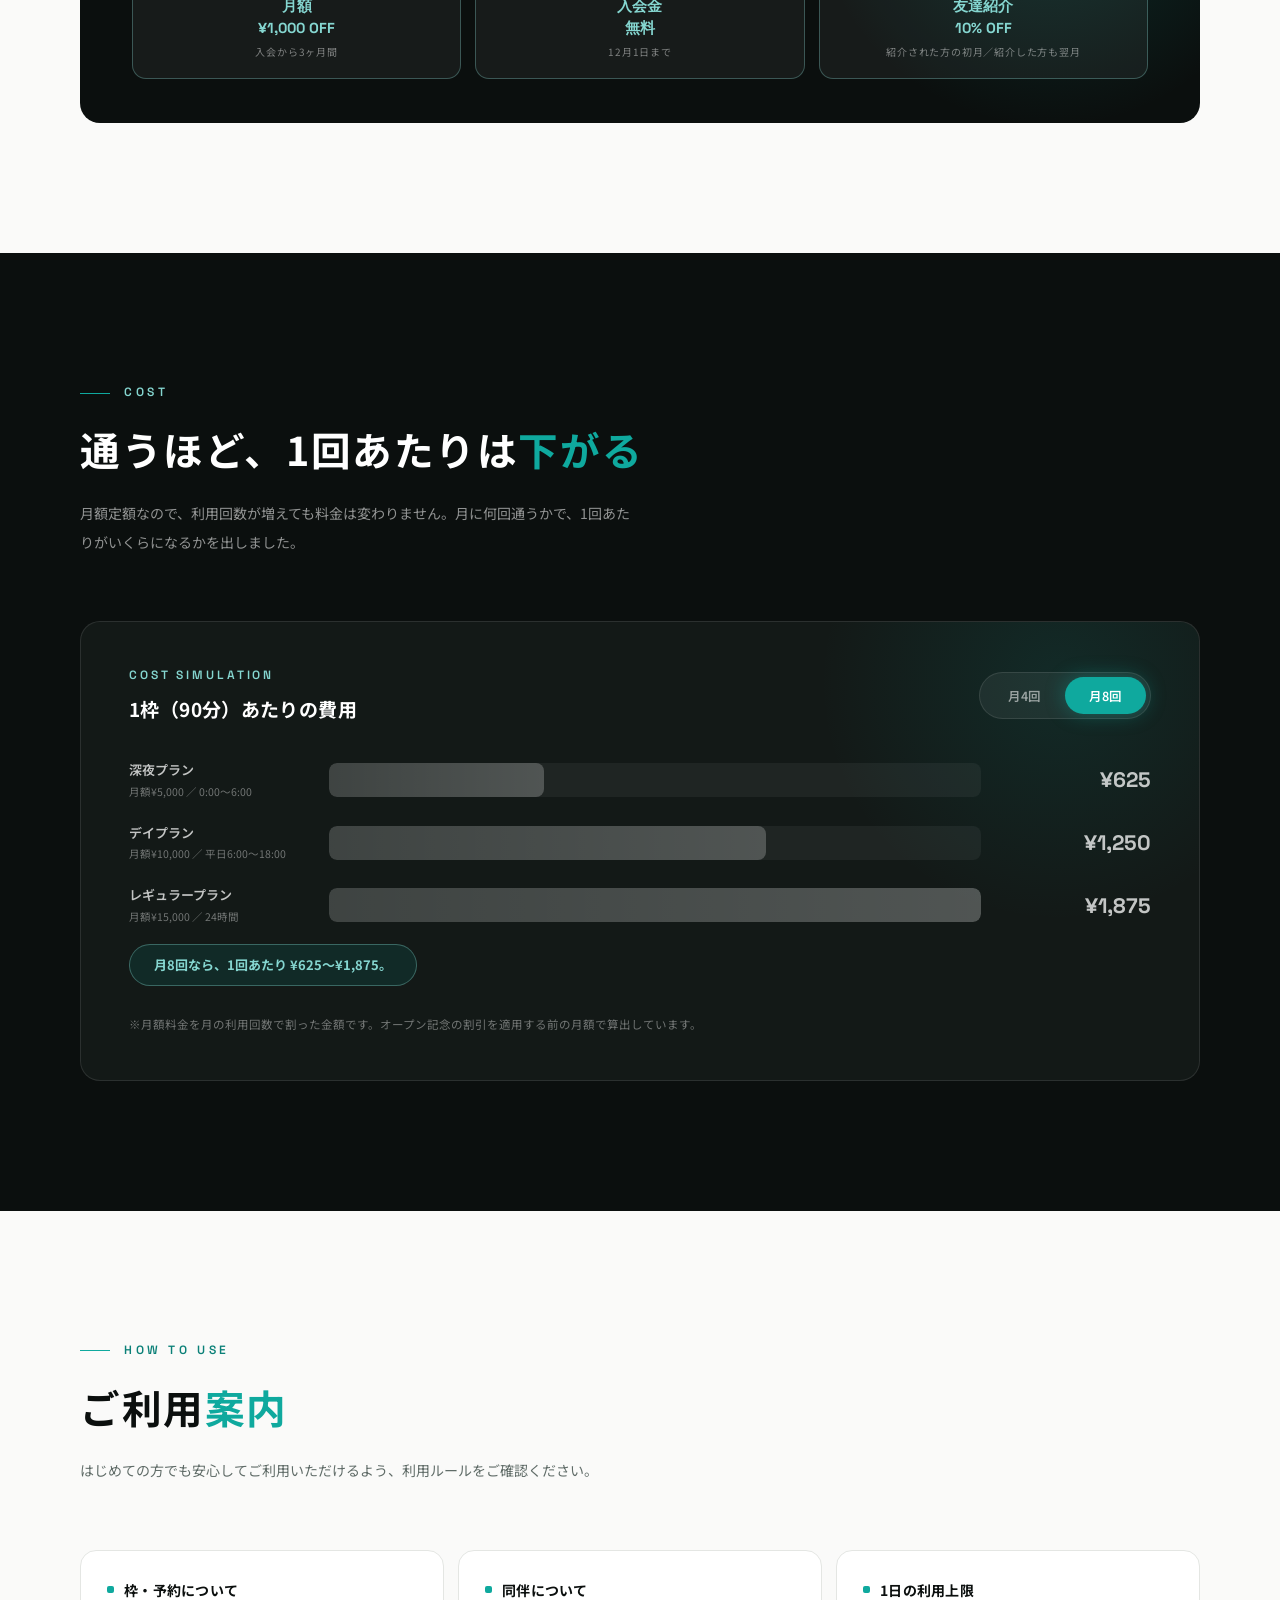
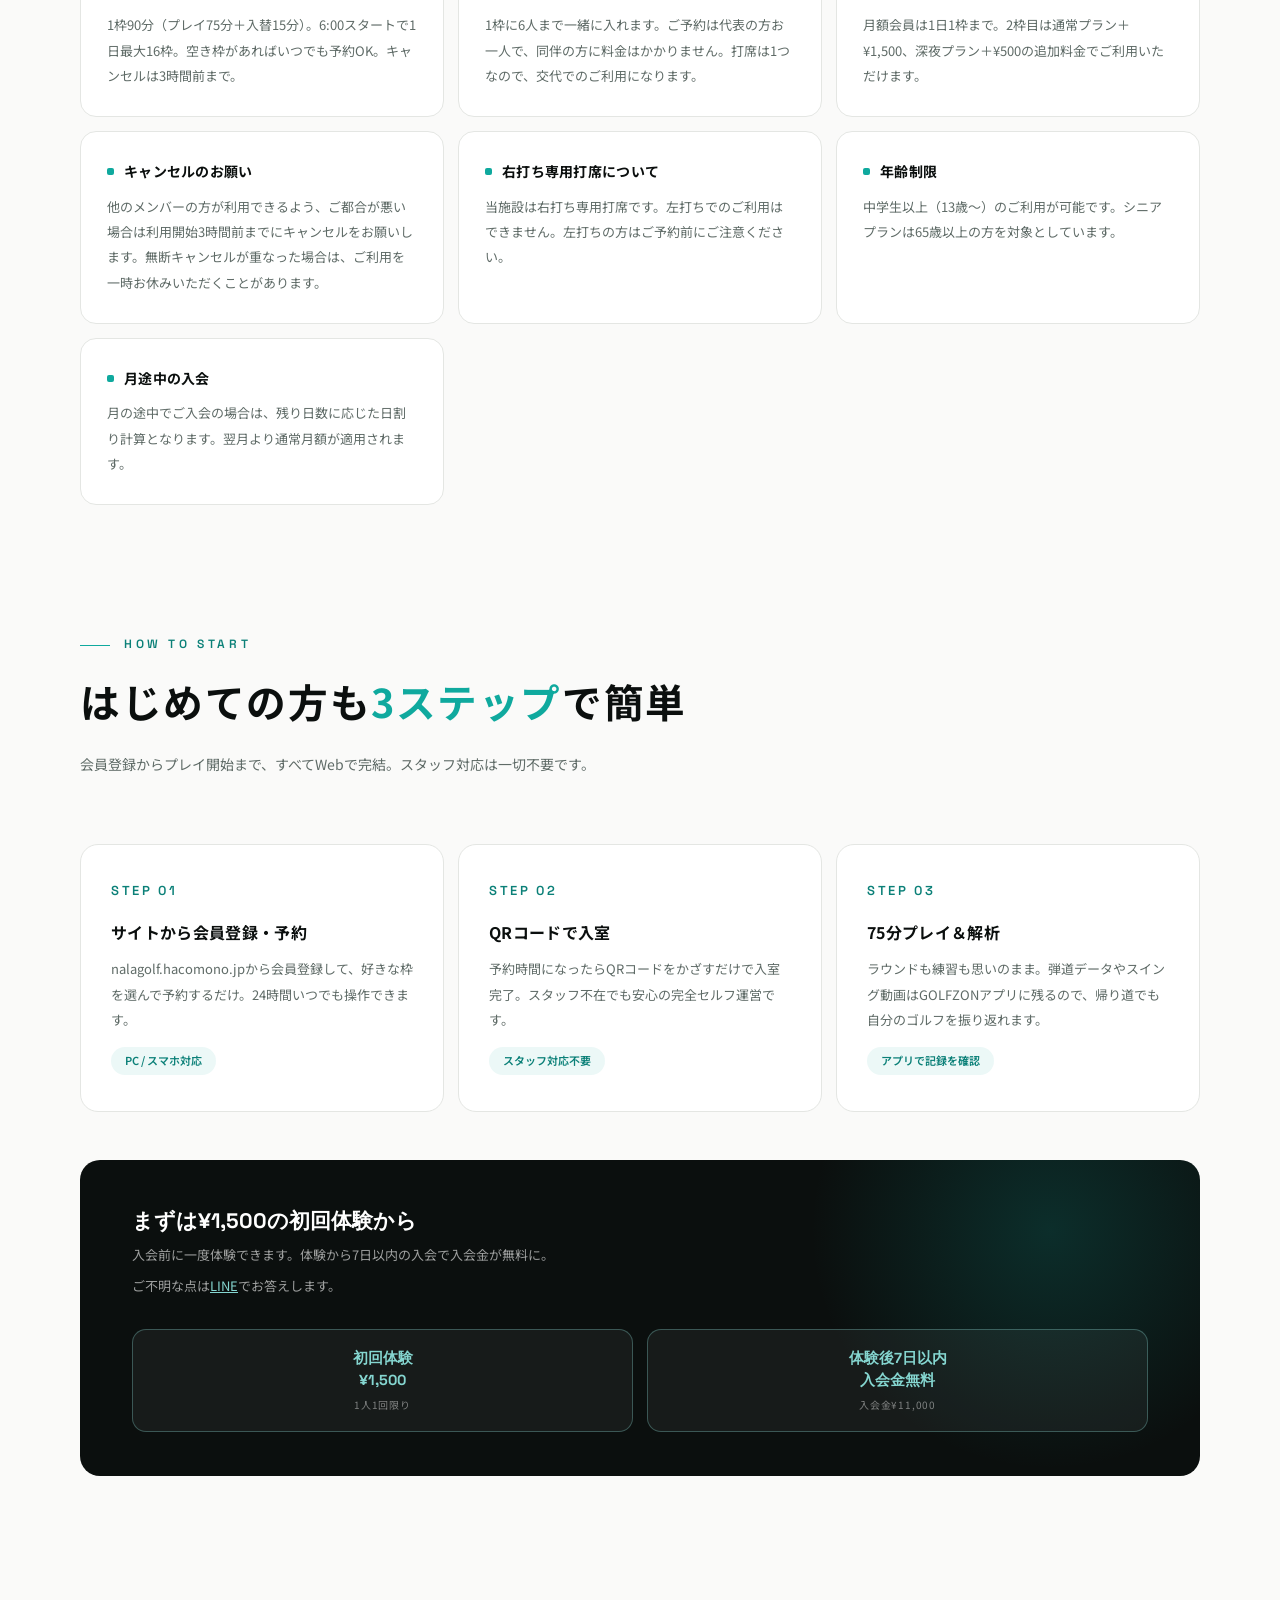
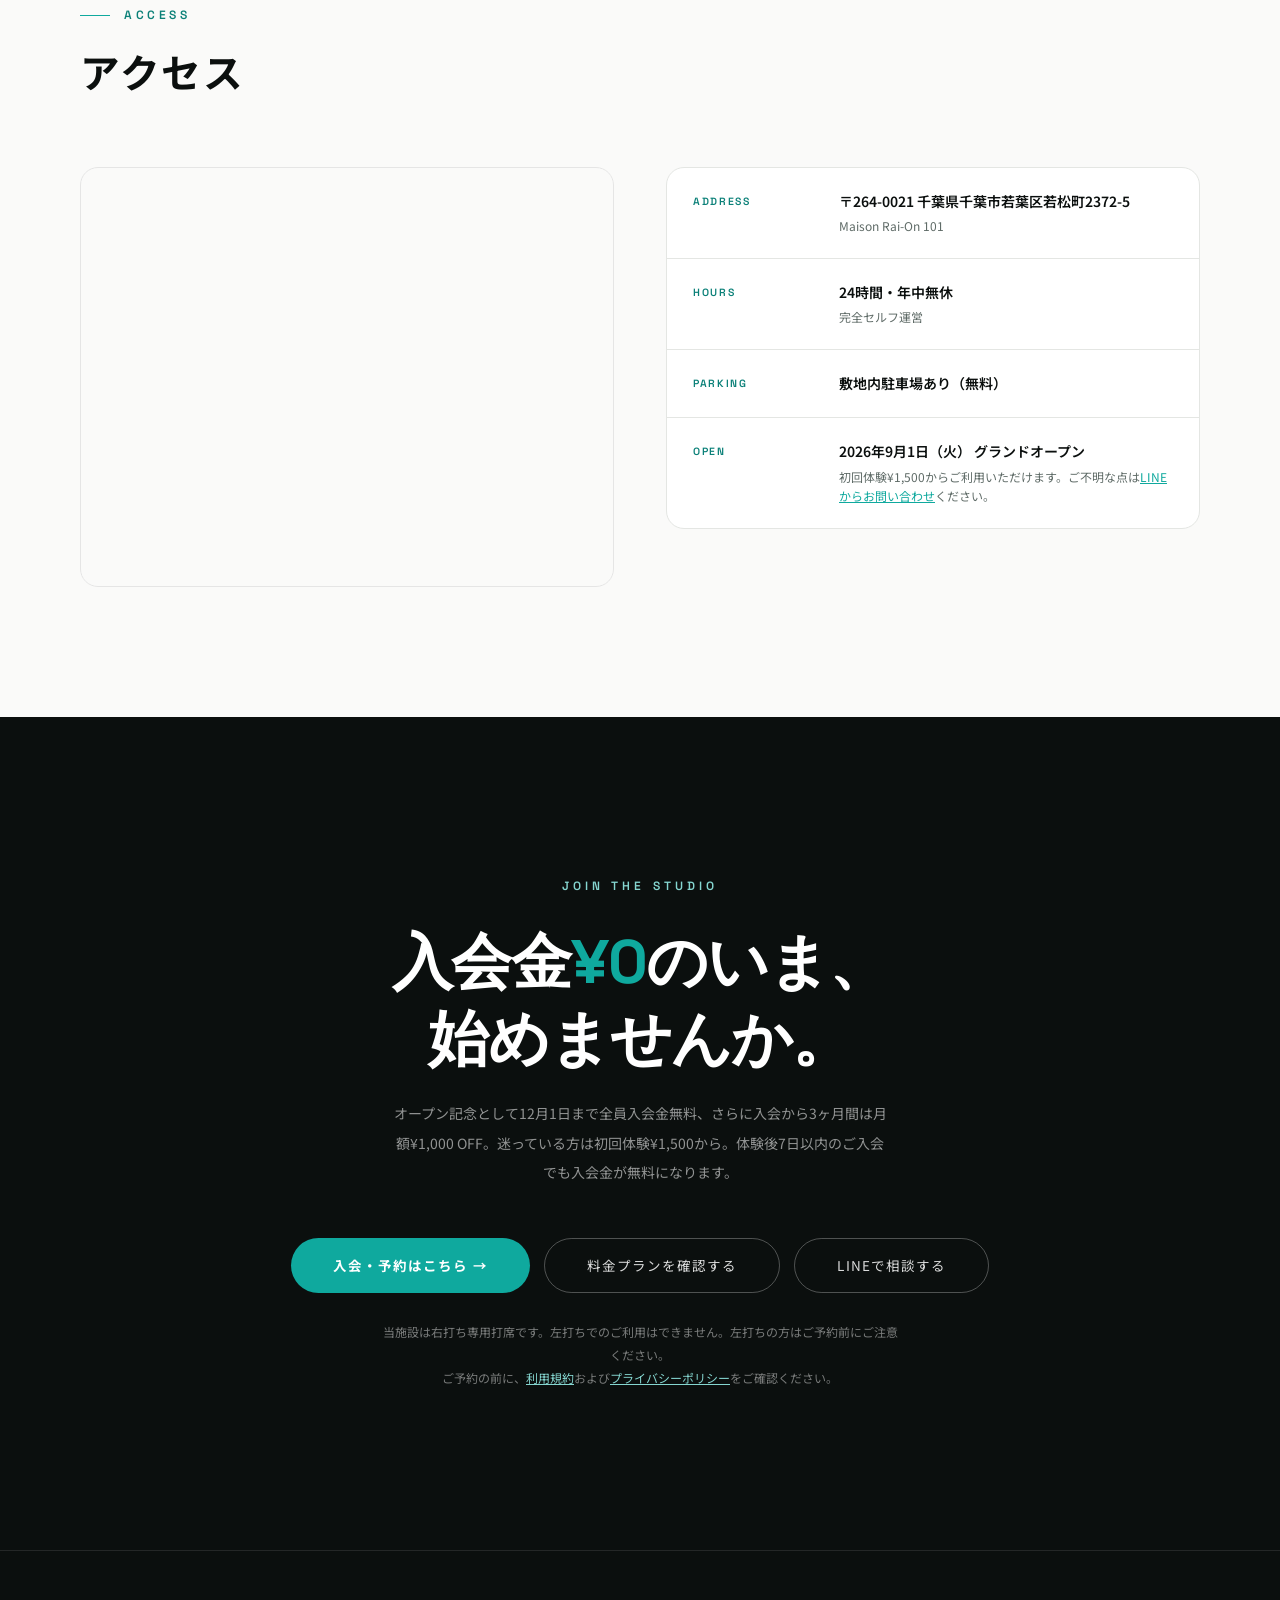
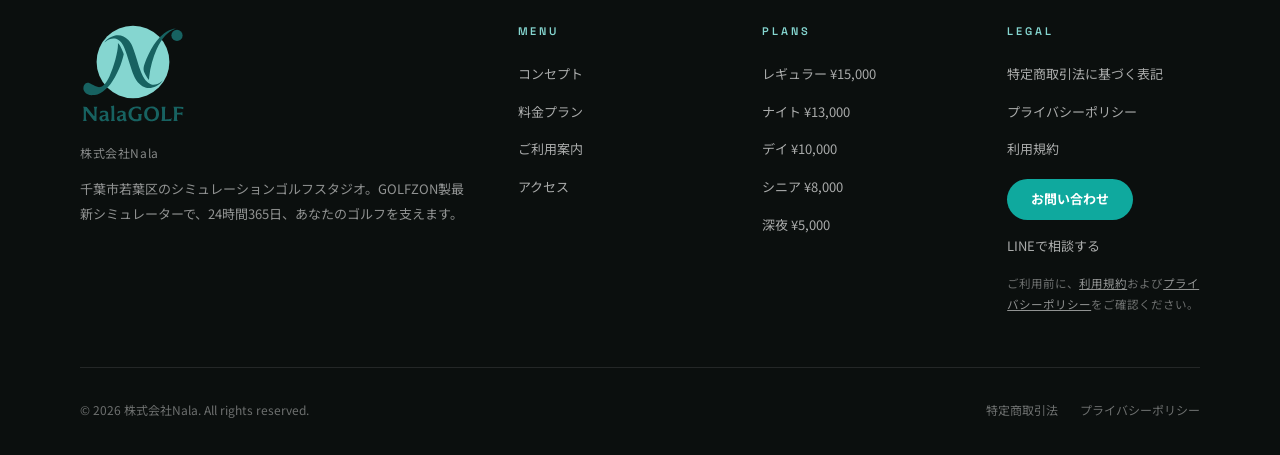
==== commit 6af712e4: "1日の利用枠の表記を修正（1日1枠まで、 2枠目は追加料金） 料金・プラン欄の「1日2枠まで」を「1日1枠まで／2枠目は追加料金」に統一。あわせて利用時間の表記を「1枠90分（プレイ75分＋入替15分" ====
--- a/index.html
+++ b/index.html
@@ -456,7 +456,7 @@
       <div class="worry reveal"><div class="worry-num">CASE 01</div><div class="worry-q">仕事が忙しくて<br>練習する時間がない</div><p class="worry-a">早朝・深夜・休日関係なく24時間いつでも利用可能。仕事帰りの22時でも、早朝5時でも予約できます。</p><span class="worry-tq">→ 24時間・365日営業</span></div>
       <div class="worry reveal d1"><div class="worry-num">CASE 02</div><div class="worry-q">天気が悪いと<br>練習に行けない</div><p class="worry-a">屋内シミュレーターなので天候は一切関係なし。雨の日も風の日も、いつでも最高のコンディションでプレイ。</p><span class="worry-tq">→ 完全屋内・天候無関係</span></div>
       <div class="worry reveal d2"><div class="worry-num">CASE 03</div><div class="worry-q">打ちっぱなしでは<br>物足りない</div><p class="worry-a">1球ごとの弾道データに加え、スイングは毎ショット自動録画。実力テストでショット精度も数値化され、「なんとなく打つ」練習が変わります。</p><span class="worry-tq">→ 弾道・スイング解析搭載</span></div>
-      <div class="worry reveal"><div class="worry-num">CASE 04</div><div class="worry-q">毎回の費用が<br>かさんでしまう</div><p class="worry-a">月額定額制なので何回行っても追加費用なし。1日2枠までご利用いただけます。週3回通えば1回あたりの費用はぐっと下がります。</p><span class="worry-tq">→ 月額¥5,000〜定額</span></div>
+      <div class="worry reveal"><div class="worry-num">CASE 04</div><div class="worry-q">毎回の費用が<br>かさんでしまう</div><p class="worry-a">月額定額制なので、1日1枠までは追加費用なしでご利用いただけます。2枠目は追加料金でご利用いただけます。週3回通えば1回あたりの費用はぐっと下がります。</p><span class="worry-tq">→ 月額¥5,000〜定額</span></div>
       <div class="worry reveal d1"><div class="worry-num">CASE 05</div><div class="worry-q">コースは予約が<br>大変で費用も高い</div><p class="worry-a">hacomonoのサイトから24時間いつでも予約可能。コースグリーンフィーの数分の1の月額で、毎週コースラウンド感覚を味わえます。</p><span class="worry-tq">→ ウェブから即予約</span></div>
       <div class="worry reveal d2"><div class="worry-num">CASE 06</div><div class="worry-q">一人でも<br>気軽に行けるか不安</div><p class="worry-a">完全個室・セルフ運営なので、一人でも気兼ねなく集中できます。スタッフ対応不要でQRコードで入退室。</p><span class="worry-tq">→ 完全個室・一人OK</span></div>
     </div>
@@ -475,7 +475,7 @@
       <div class="feats reveal d1">
         <div class="feat"><div class="feat-ic"><svg width="19" height="19" viewBox="0 0 24 24" fill="none" stroke="currentColor" stroke-width="1.6" stroke-linecap="round" stroke-linejoin="round"><path d="M21 12.79A9 9 0 1 1 11.21 3 7 7 0 0 0 21 12.79z"/></svg></div><div><div class="feat-title">24時間・完全セルフ運営</div><p class="feat-desc">深夜でも早朝でも、好きな時間に。hacomonoの予約システムで入退室がスムーズ。スタッフ不在でも安心して使えます。</p></div></div>
         <div class="feat"><div class="feat-ic"><svg width="19" height="19" viewBox="0 0 24 24" fill="none" stroke="currentColor" stroke-width="1.6" stroke-linecap="round" stroke-linejoin="round"><circle cx="12" cy="8" r="6"/><path d="M15.477 12.89 17 22l-5-3-5 3 1.523-9.11"/></svg></div><div><div class="feat-title">GOLFZON製の本格シミュレーター</div><p class="feat-desc">練習用の「GDR PLUS」とラウンド用の「VISION」を完備。スイング自動撮影・弾道解析・傾斜再現まで、プロ仕様の環境が揃います。</p></div></div>
-        <div class="feat"><div class="feat-ic"><svg width="19" height="19" viewBox="0 0 24 24" fill="none" stroke="currentColor" stroke-width="1.6" stroke-linecap="round" stroke-linejoin="round"><rect x="1" y="4" width="22" height="16" rx="2" ry="2"/><line x1="1" y1="10" x2="23" y2="10"/></svg></div><div><div class="feat-title">月額定額・1日2枠まで</div><p class="feat-desc">ライフスタイルに合わせた5つのプランから選択。月額¥5,000〜で1日2枠まで自由に予約できます。</p></div></div>
+        <div class="feat"><div class="feat-ic"><svg width="19" height="19" viewBox="0 0 24 24" fill="none" stroke="currentColor" stroke-width="1.6" stroke-linecap="round" stroke-linejoin="round"><rect x="1" y="4" width="22" height="16" rx="2" ry="2"/><line x1="1" y1="10" x2="23" y2="10"/></svg></div><div><div class="feat-title">月額定額・1日1枠まで</div><p class="feat-desc">ライフスタイルに合わせた5つのプランから選択。月額¥5,000〜で1日1枠まで予約できます。2枠目は追加料金でご利用いただけます。</p></div></div>
         <div class="feat"><div class="feat-ic"><svg width="19" height="19" viewBox="0 0 24 24" fill="none" stroke="currentColor" stroke-width="1.6" stroke-linecap="round" stroke-linejoin="round"><path d="M5 17H3a2 2 0 0 1-2-2V5a2 2 0 0 1 2-2h11l4 4v8a2 2 0 0 1-2 2h-2"/><circle cx="9" cy="17" r="2"/><circle cx="17" cy="17" r="2"/><polyline points="7 9 10 9 12 7 14 9 17 9"/></svg></div><div><div class="feat-title">敷地内駐車場完備（無料）</div><p class="feat-desc">お車でも気軽にアクセス。敷地内に駐車場を無料でご用意しています。</p></div></div>
       </div>
     </div>
@@ -509,7 +509,7 @@
     <div class="reveal">
       <div class="eyebrow">Pricing Plans</div>
       <h2 class="sec-h"><span class="jp">あなたに合わせた<em>5つのプラン</em></span></h2>
-      <p class="sec-lead">月額定額制。1日2枠までご利用いただけます。表示の割引価格は入会から3ヶ月間の価格で、4ヶ月目以降は各プランの通常月額になります。</p>
+      <p class="sec-lead">月額定額制。1日1枠までご利用いただけます。2枠目は追加料金でご利用いただけます。表示の割引価格は入会から3ヶ月間の価格で、4ヶ月目以降は各プランの通常月額になります。</p>
       <div class="plans-flag">一番人気は <b>ナイトプラン</b> — 仕事帰り・週末にちょうどいい</div>
     </div>
     <div class="plans-row">
@@ -600,9 +600,9 @@
       <p class="sec-lead">はじめての方でも安心してご利用いただけるよう、利用ルールをご確認ください。</p>
     </div>
     <div class="rules">
-      <div class="rule reveal"><div class="rule-t">枠・予約について</div><p class="rule-d">1枠90分（75分プレイ＋15分入替）。6:00スタートで1日最大16枠。空き枠があればいつでも予約OK。キャンセルは3時間前まで。</p></div>
+      <div class="rule reveal"><div class="rule-t">枠・予約について</div><p class="rule-d">1枠90分（プレイ75分＋入替15分）。6:00スタートで1日最大16枠。空き枠があればいつでも予約OK。キャンセルは3時間前まで。</p></div>
       <div class="rule reveal d1"><div class="rule-t">同伴について</div><p class="rule-d">1枠に6人まで一緒に入れます。ご予約は代表の方お一人で、同伴の方に料金はかかりません。打席は1つなので、交代でのご利用になります。</p></div>
-      <div class="rule reveal d1"><div class="rule-t">1日の利用上限</div><p class="rule-d">月額会員は1日2枠まで利用可能。2枠目は通常プラン＋¥1,500、深夜プラン＋¥500の追加料金が発生します。</p></div>
+      <div class="rule reveal d1"><div class="rule-t">1日の利用上限</div><p class="rule-d">月額会員は1日1枠まで。2枠目は通常プラン＋¥1,500、深夜プラン＋¥500の追加料金でご利用いただけます。</p></div>
       <div class="rule reveal d2"><div class="rule-t">キャンセルのお願い</div><p class="rule-d">他のメンバーの方が利用できるよう、ご都合が悪い場合は利用開始3時間前までにキャンセルをお願いします。無断キャンセルが重なった場合は、ご利用を一時お休みいただくことがあります。</p></div>
       <div class="rule reveal"><div class="rule-t">右打ち専用打席について</div><p class="rule-d">当施設は右打ち専用打席です。左打ちでのご利用はできません。左打ちの方はご予約前にご注意ください。</p></div>
       <div class="rule reveal"><div class="rule-t">年齢制限</div><p class="rule-d">中学生以上（13歳〜）のご利用が可能です。シニアプランは65歳以上の方を対象としています。</p></div>
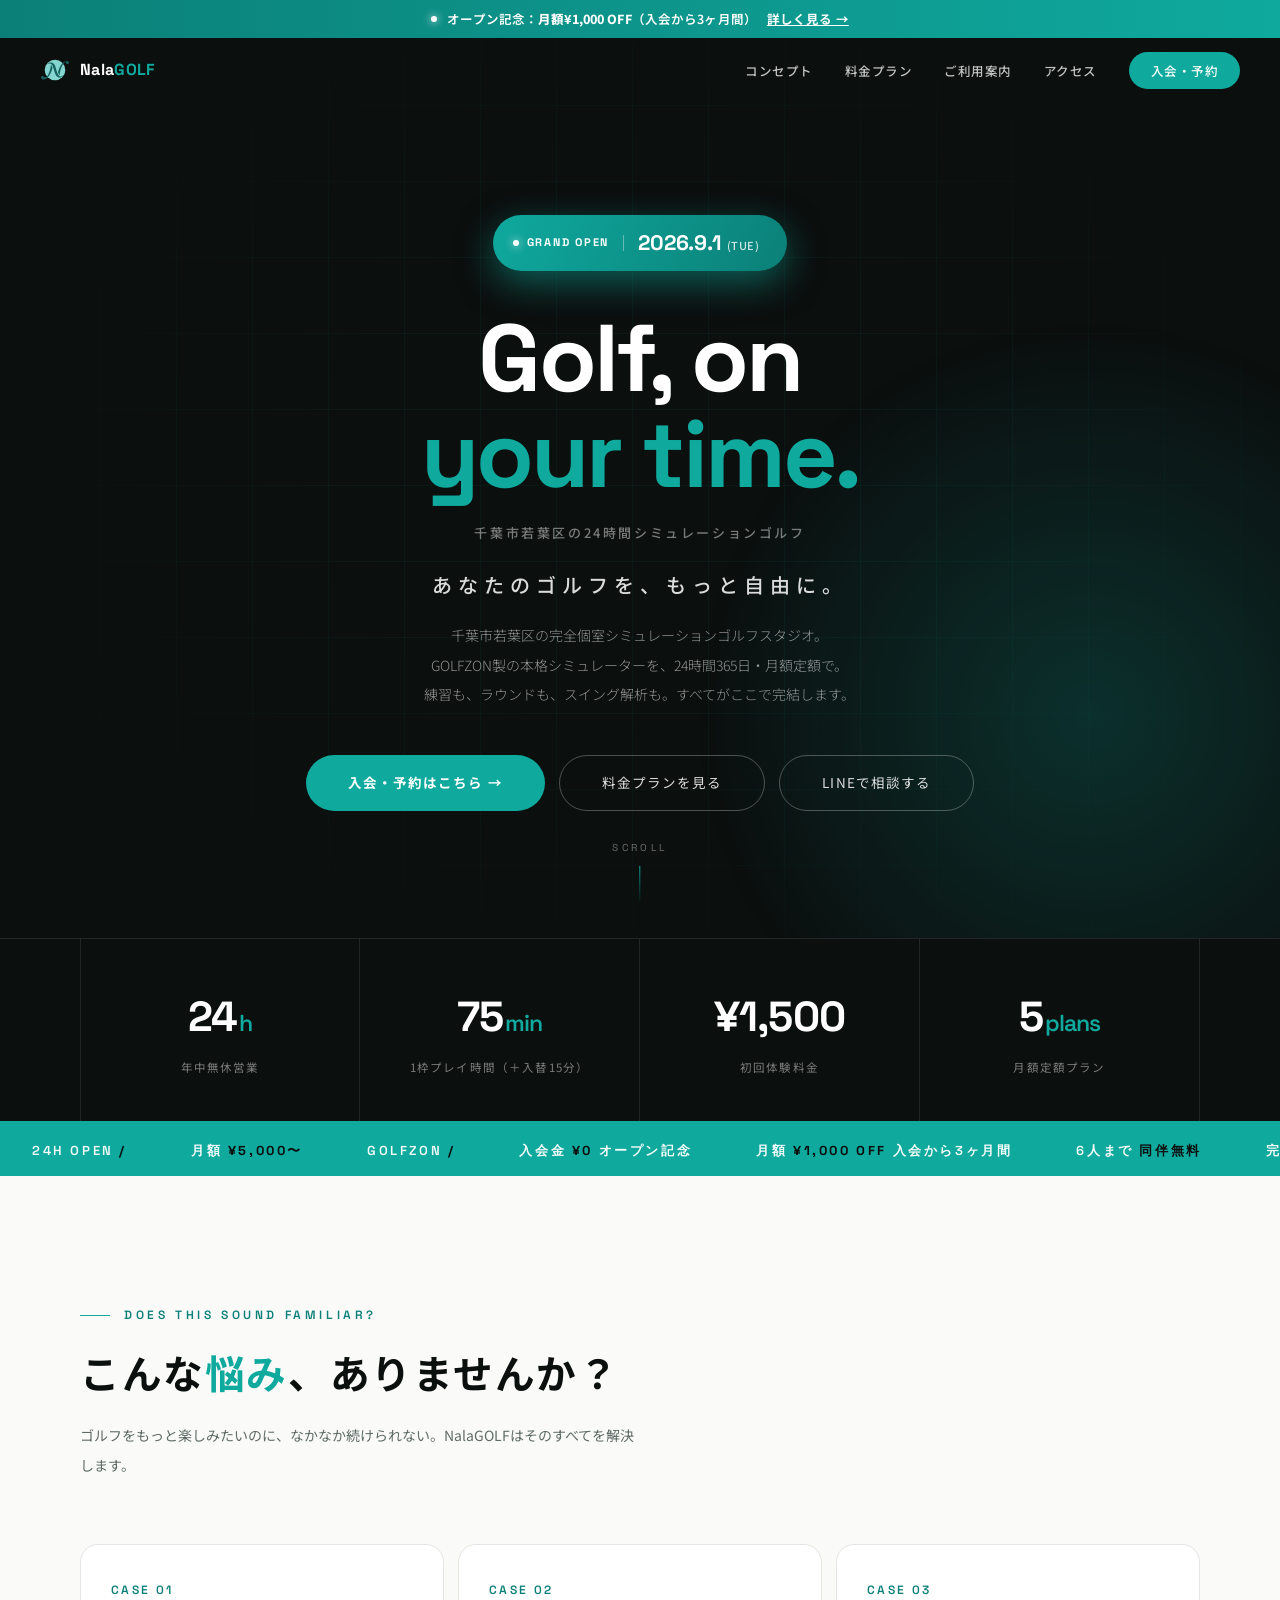
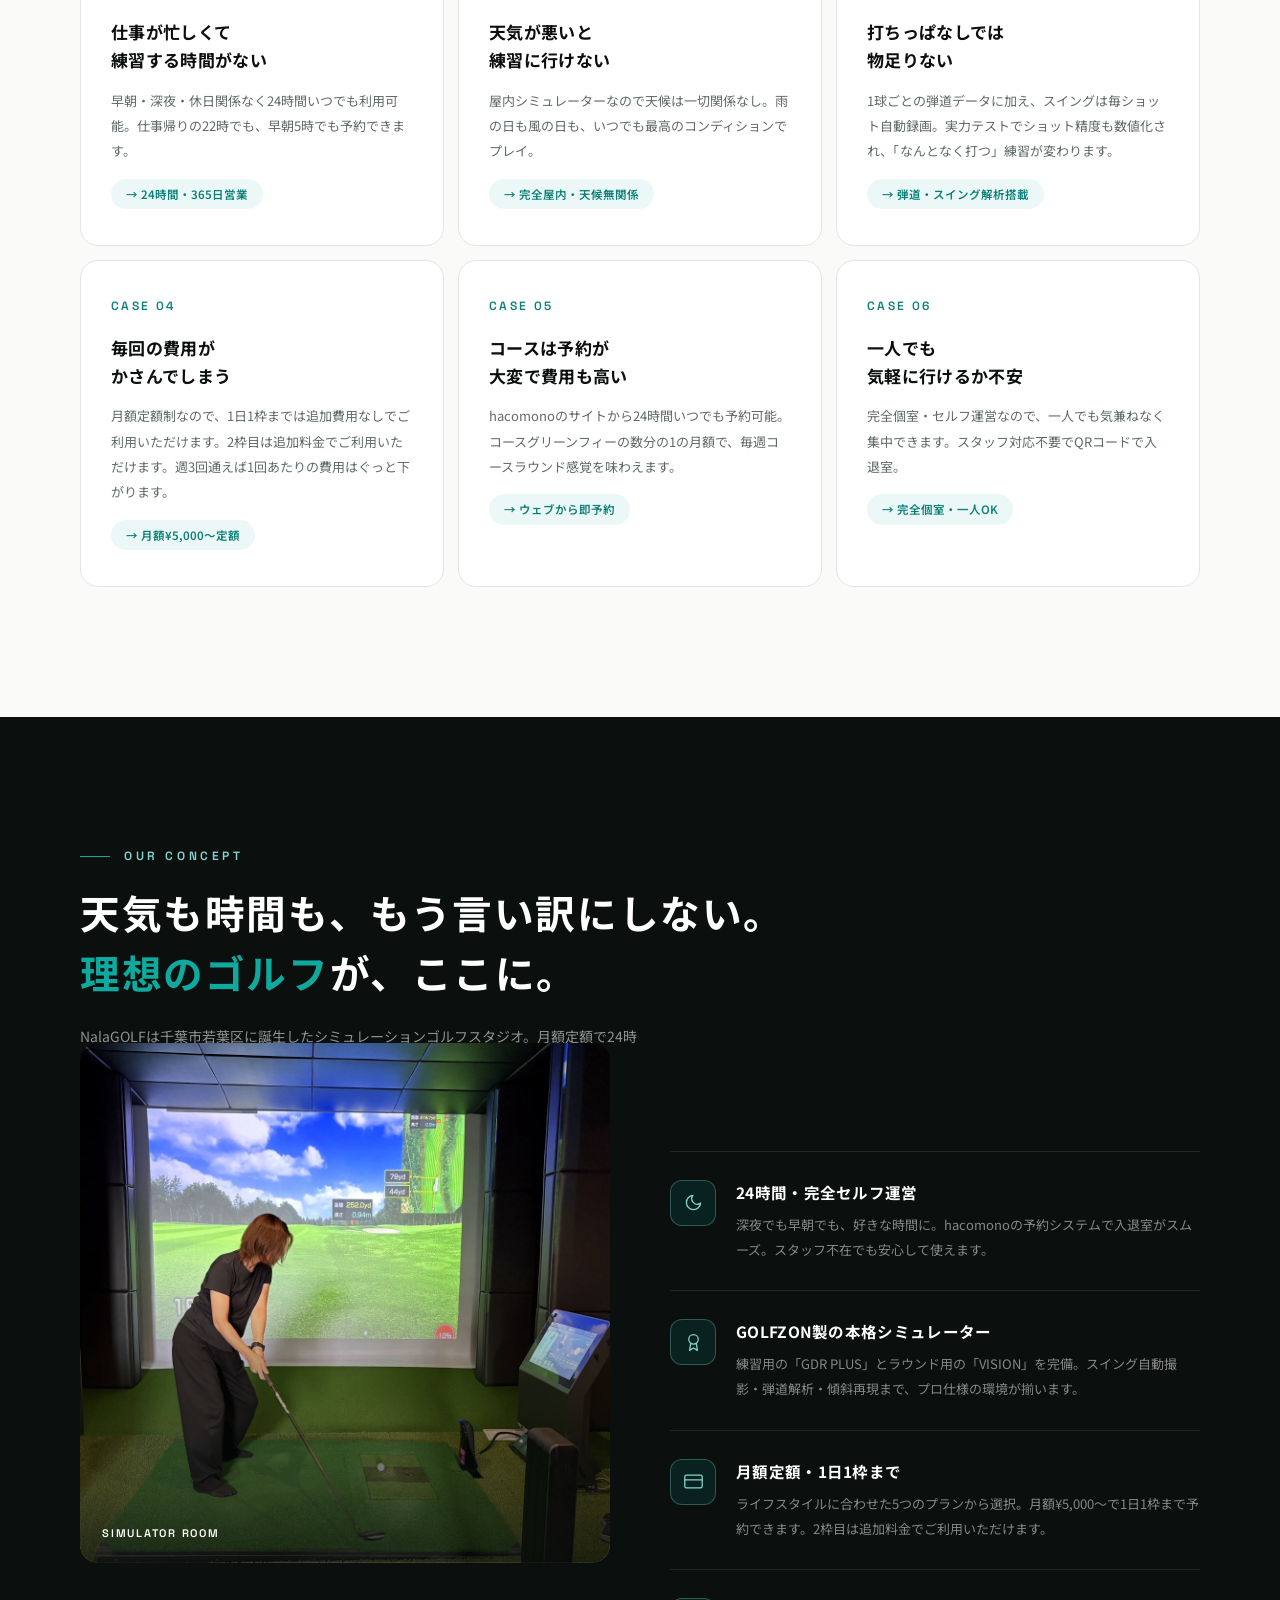
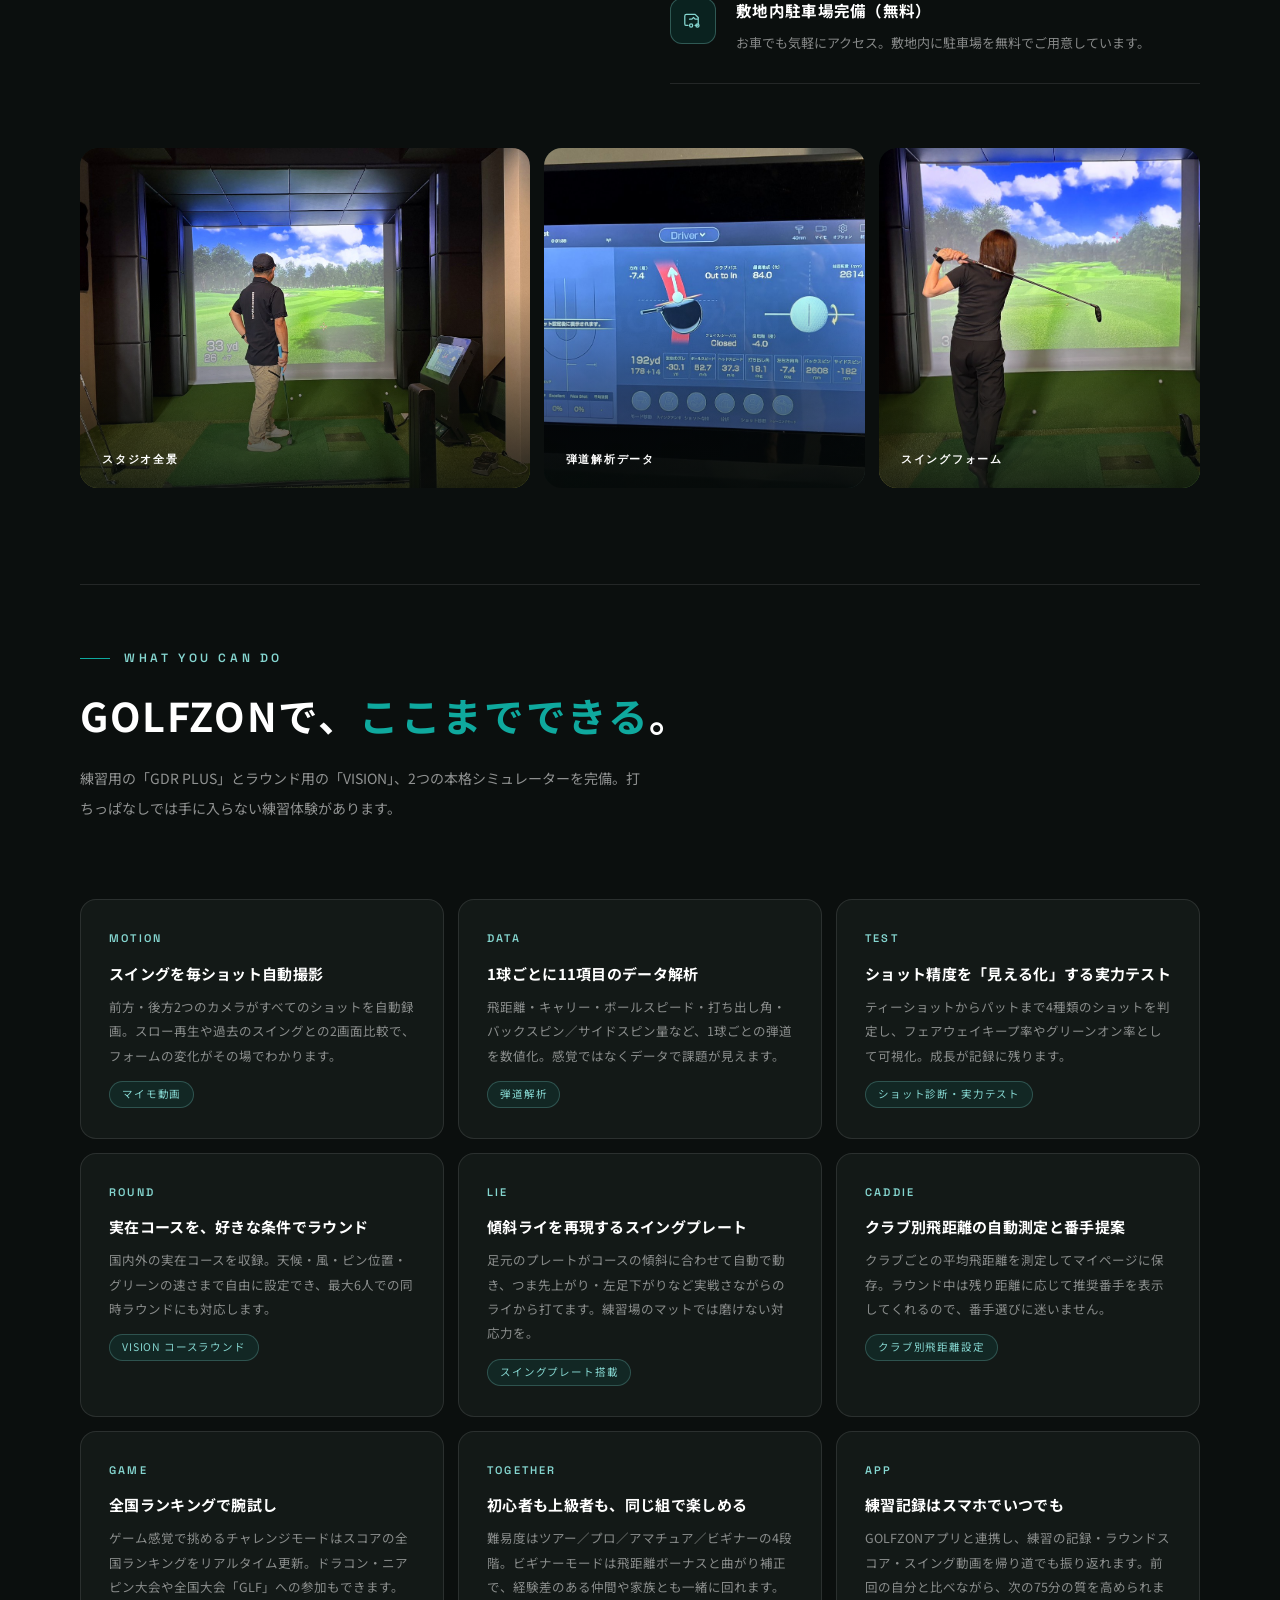
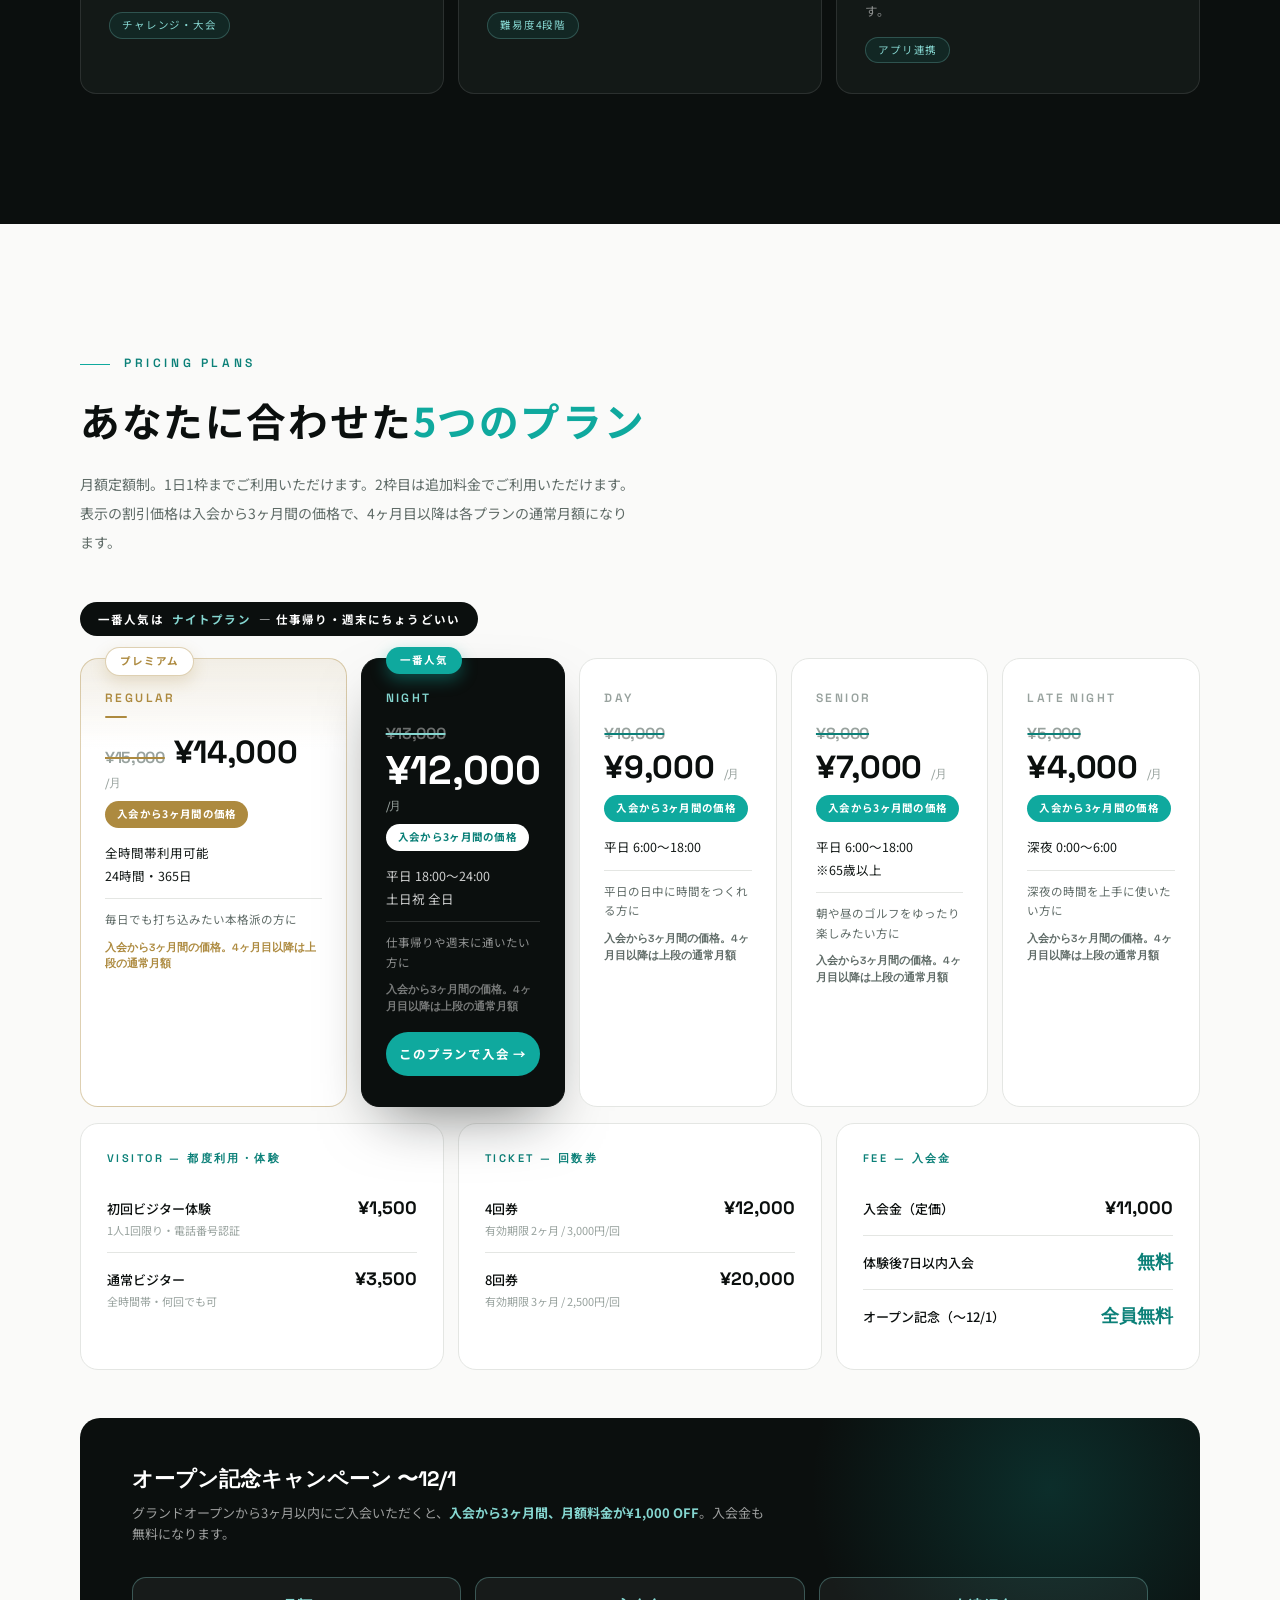
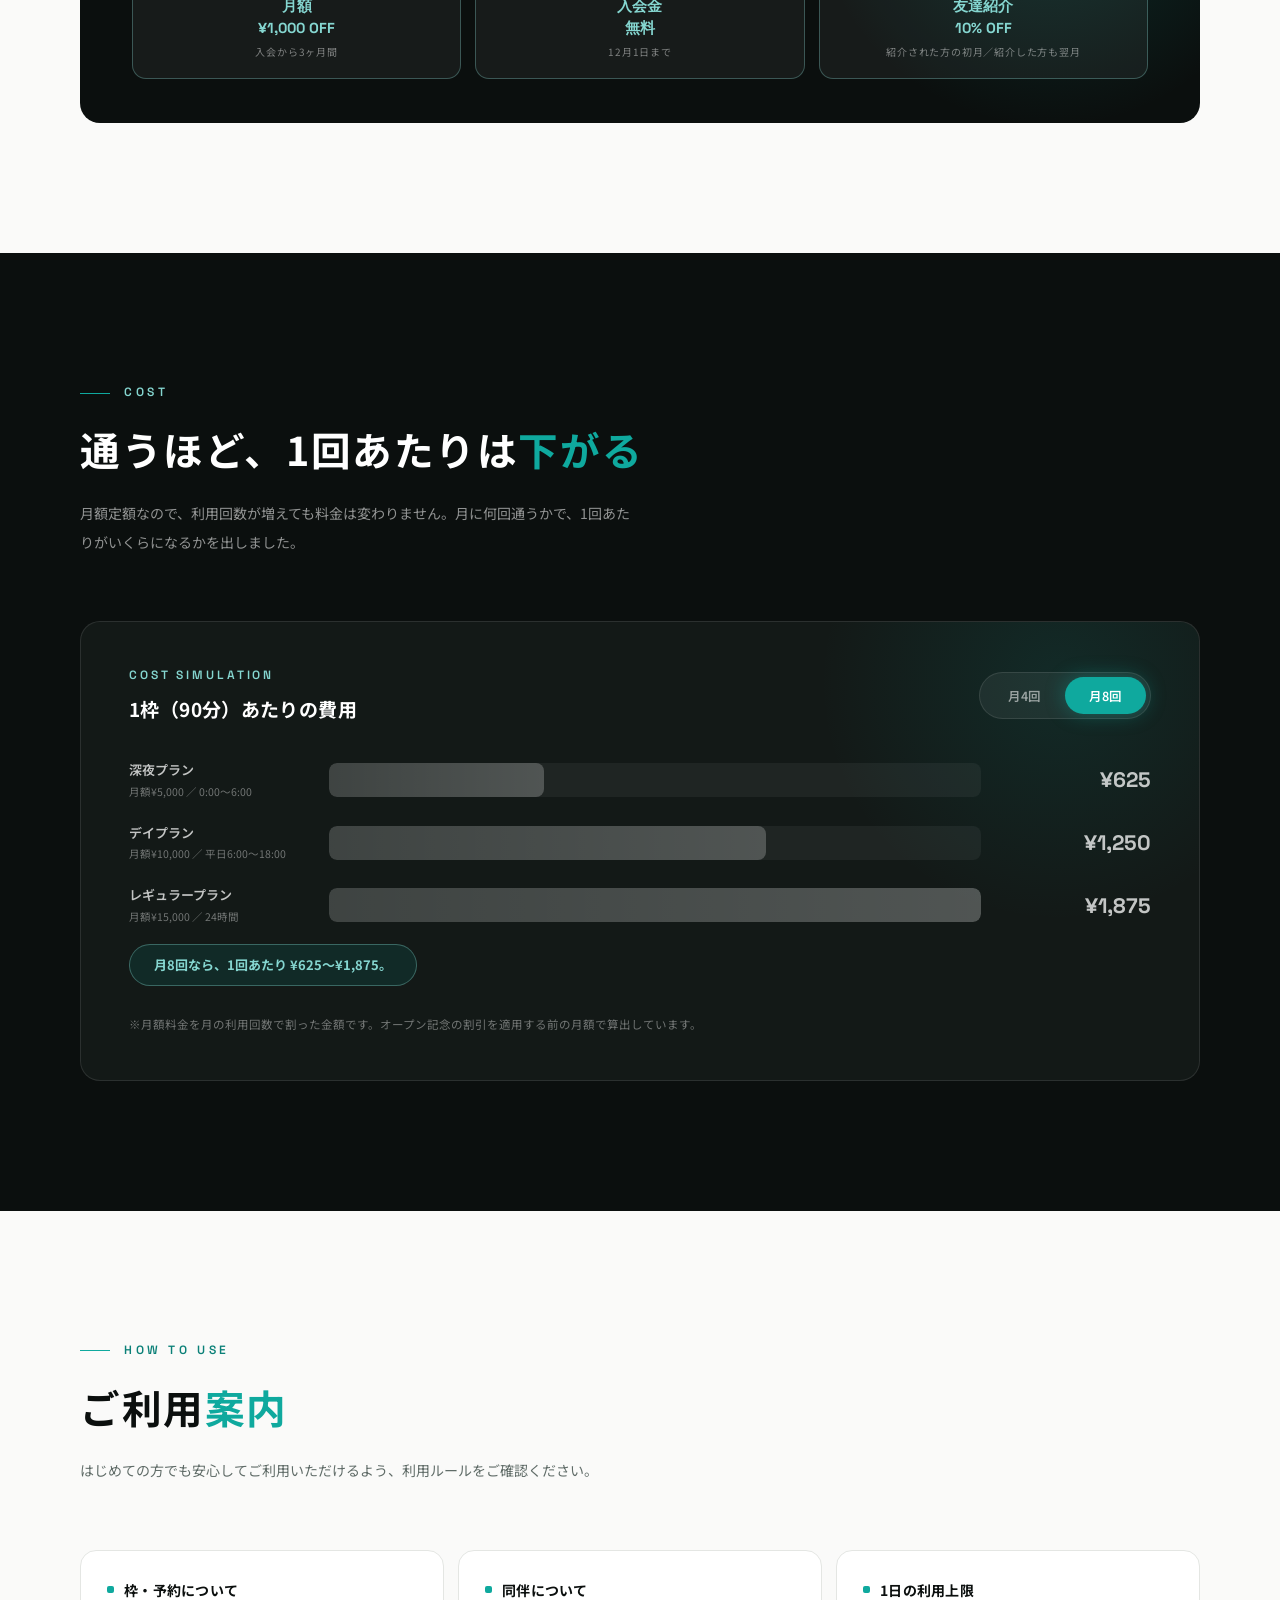
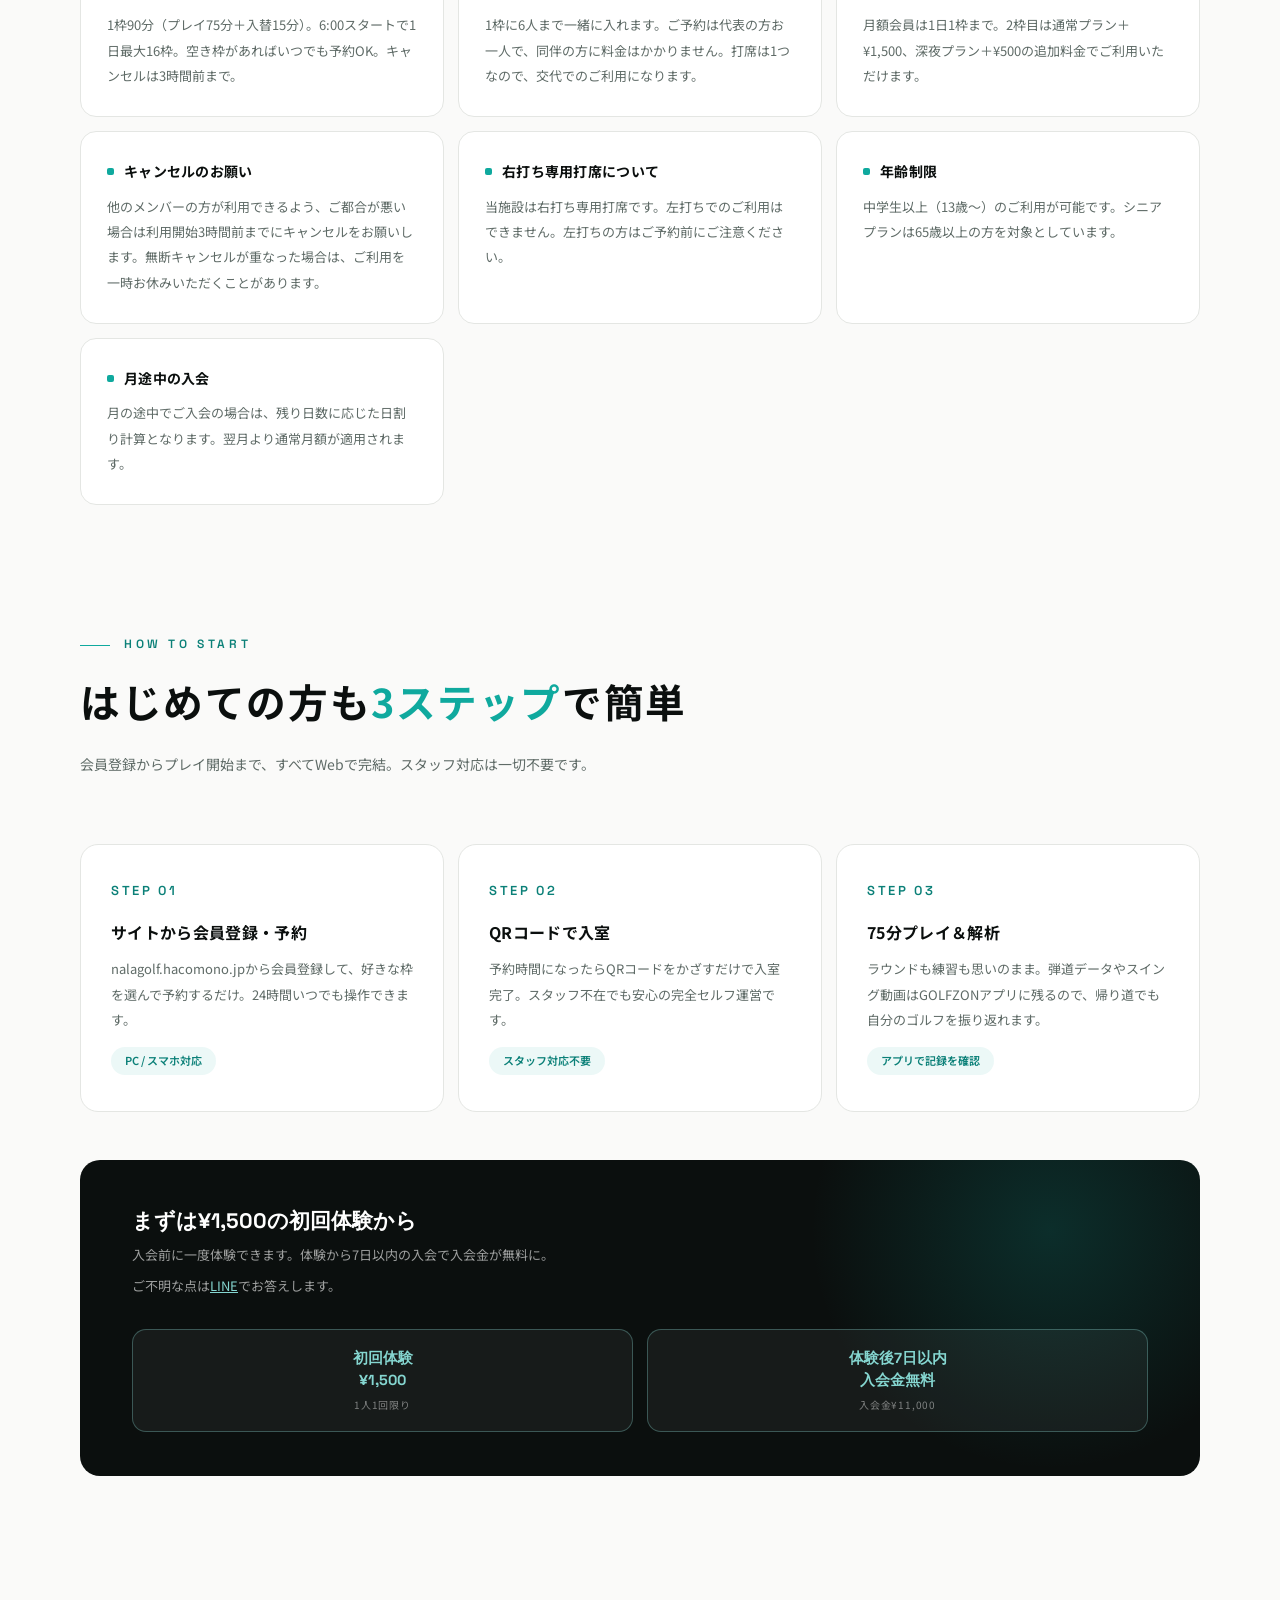
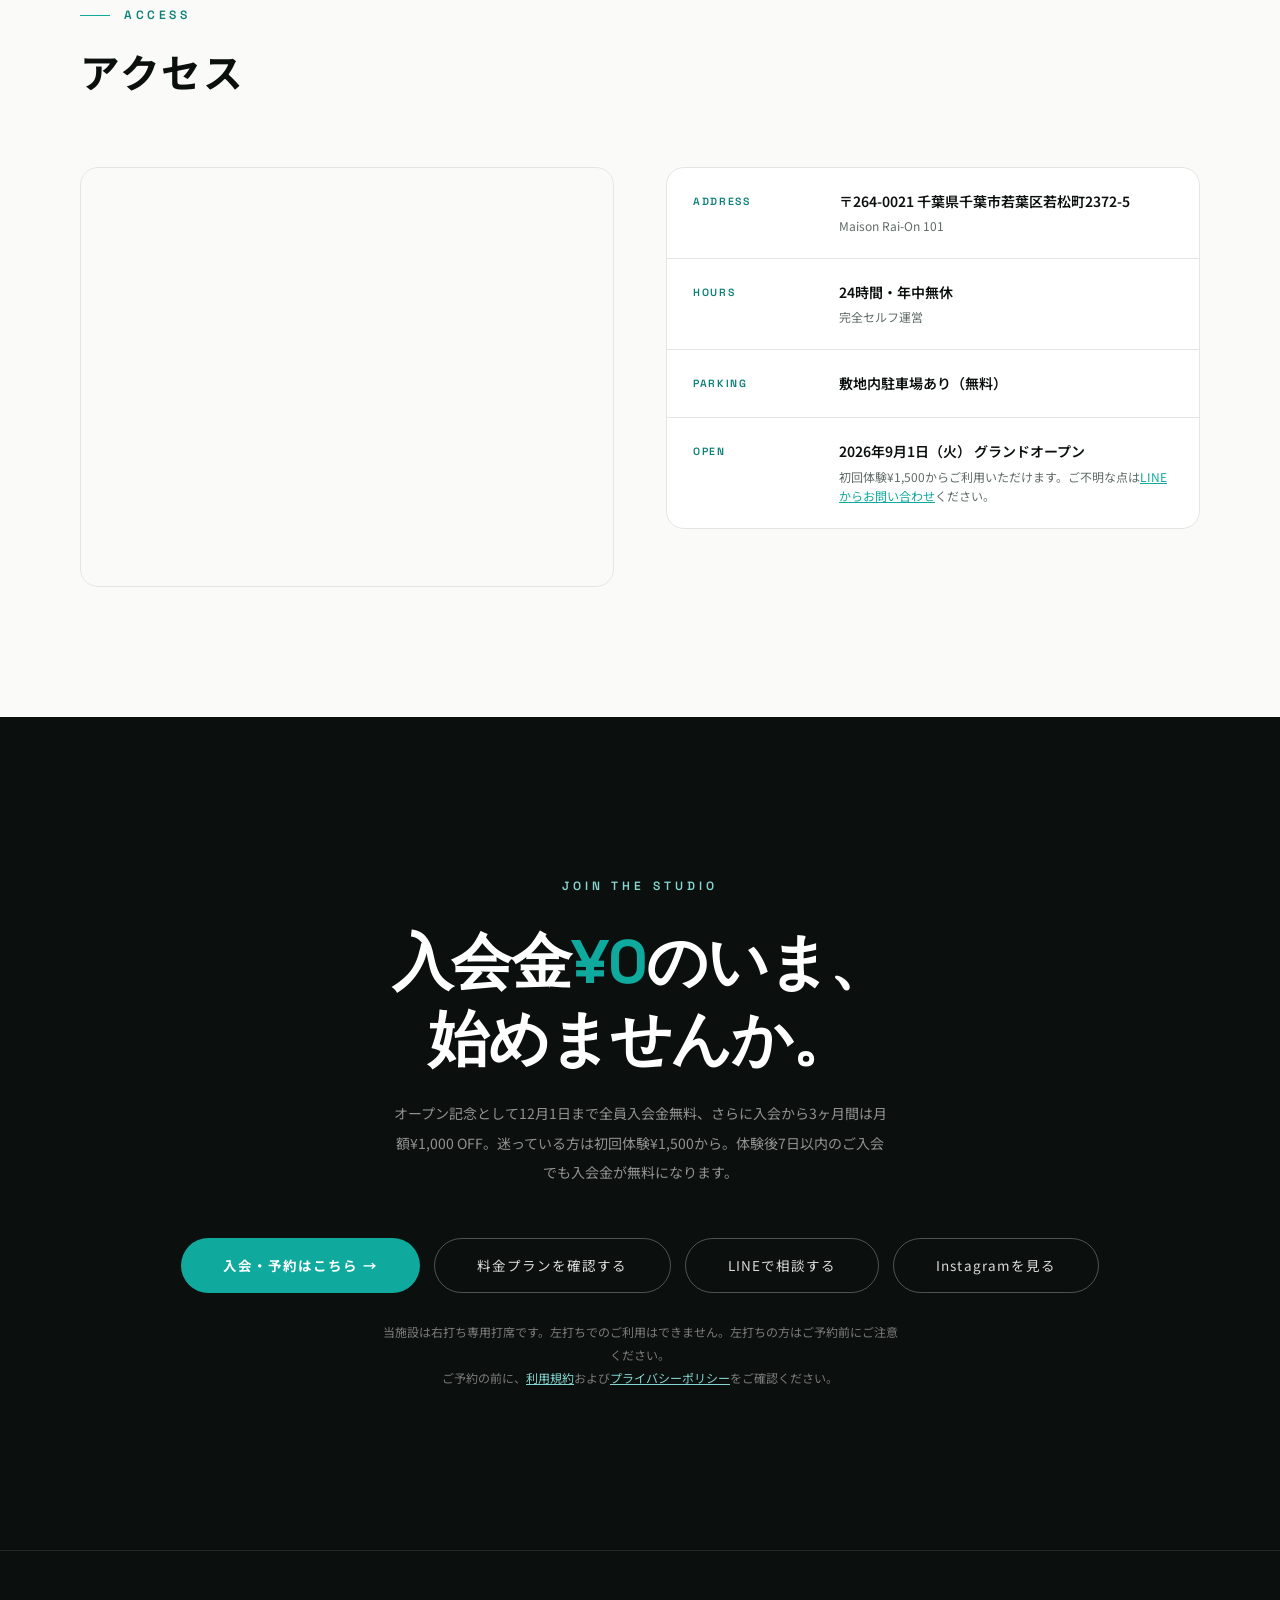
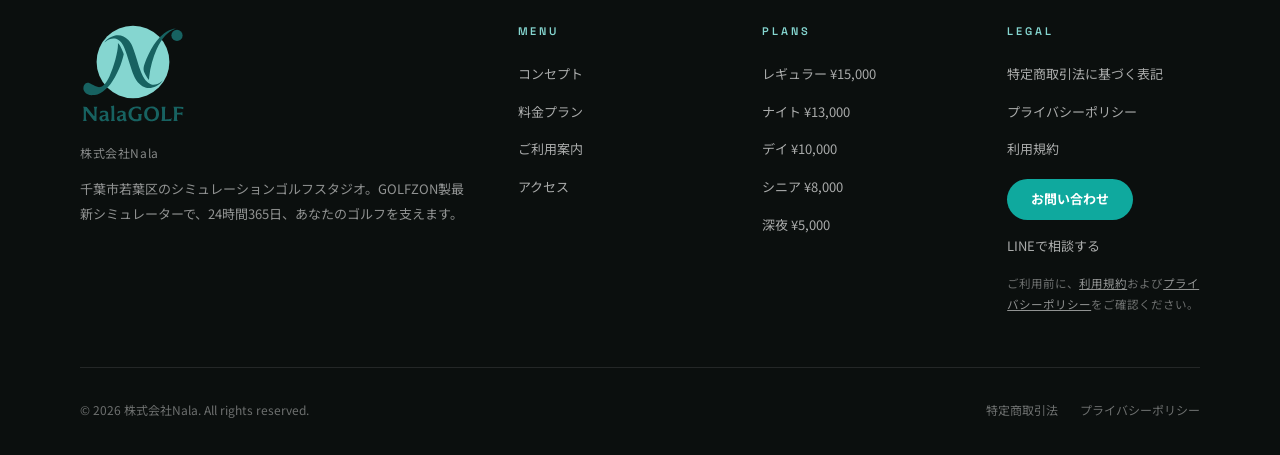
==== commit d7de8307: "最下部CTAにInstagramへのリンクを追加 Co-Authored-By: Claude Sonnet 5.5 <noreply@anthropic.com> Claude-Session: h" ====
--- a/index.html
+++ b/index.html
@@ -667,6 +667,7 @@
       <a href="https://nalagolf.hacomono.jp/home" target="_blank" rel="noopener" class="btn-a">入会・予約はこちら →</a>
       <a href="#pricing" class="btn-b">料金プランを確認する</a>
       <a href="https://line.me/R/ti/p/@278jyfcu" target="_blank" rel="noopener" class="btn-b">LINEで相談する</a>
+      <a href="https://www.instagram.com/nalagolf.chiba/" target="_blank" rel="noopener" class="btn-b">Instagramを見る</a>
     </div>
     <p class="reveal d3" style="margin-top:28px;font-size:12px;color:rgba(255,255,255,.45);line-height:1.9;max-width:520px;margin-left:auto;margin-right:auto">
       当施設は右打ち専用打席です。左打ちでのご利用はできません。左打ちの方はご予約前にご注意ください。<br>
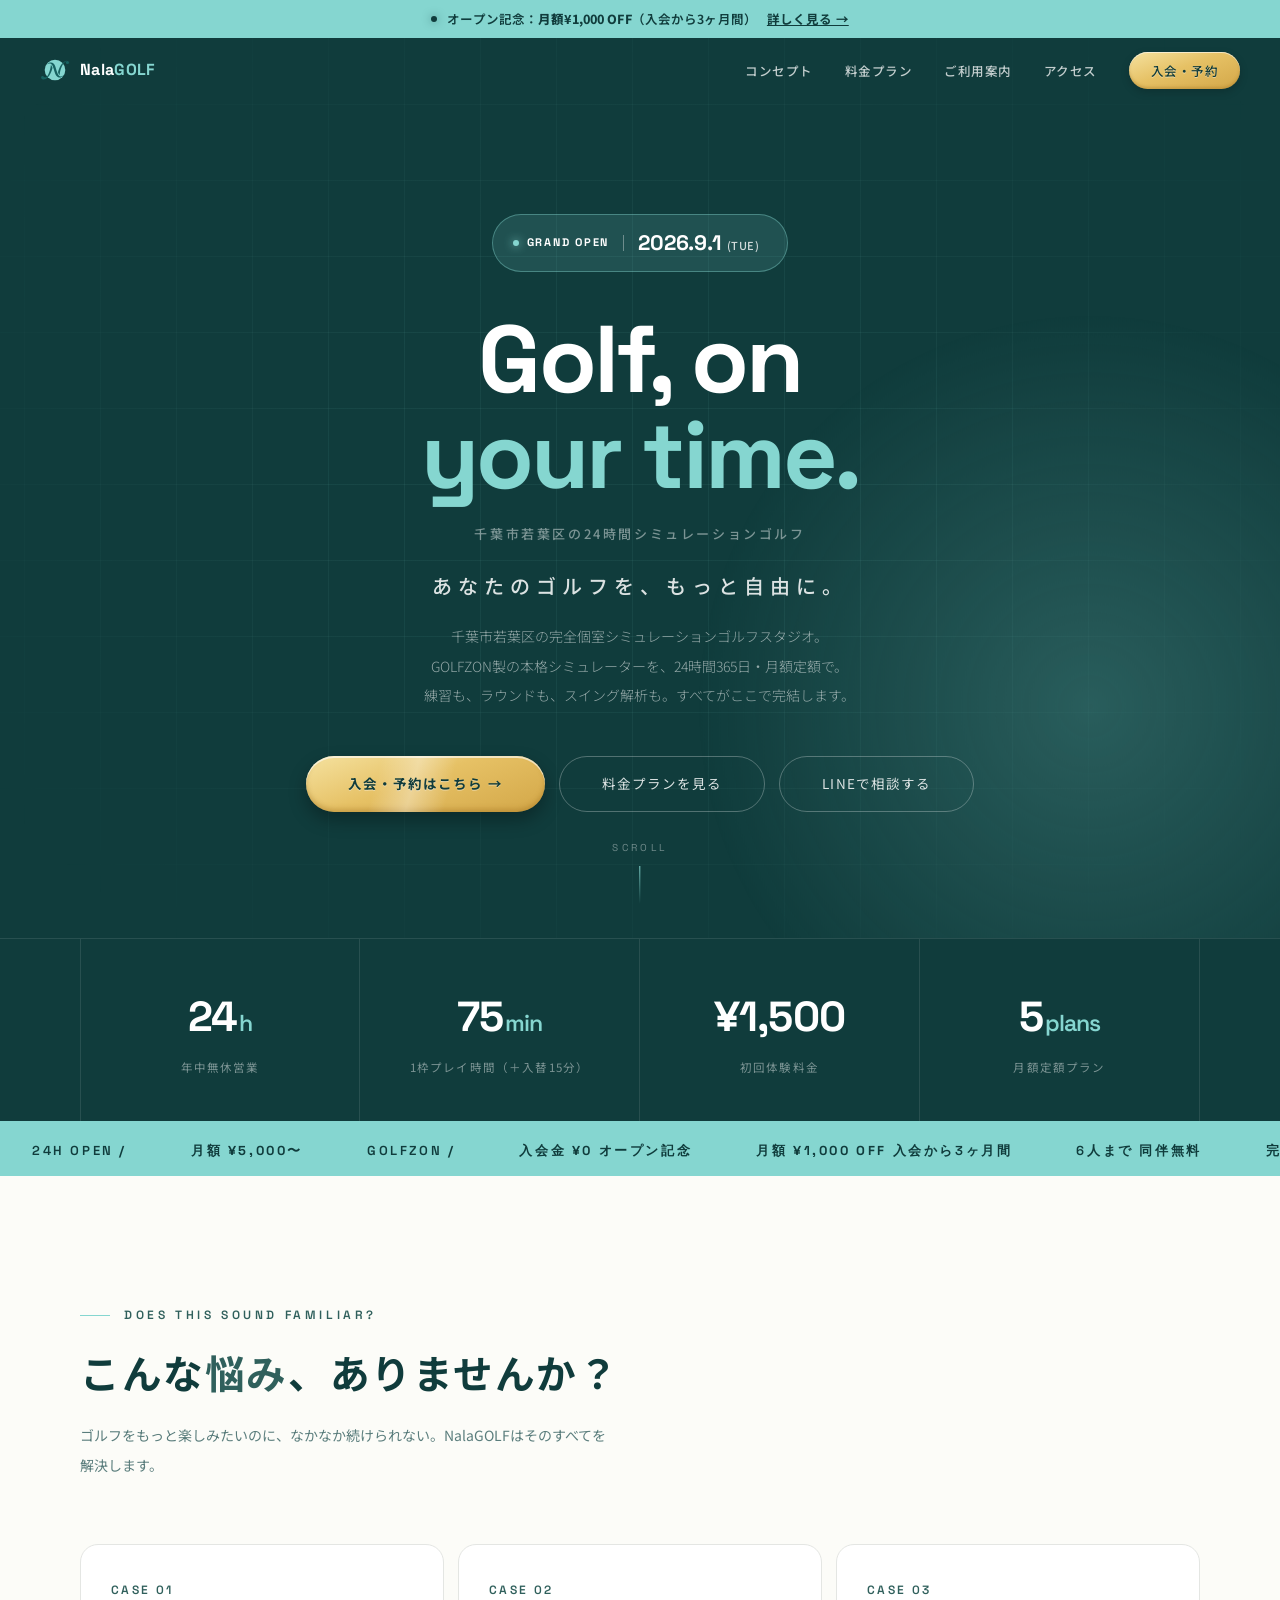
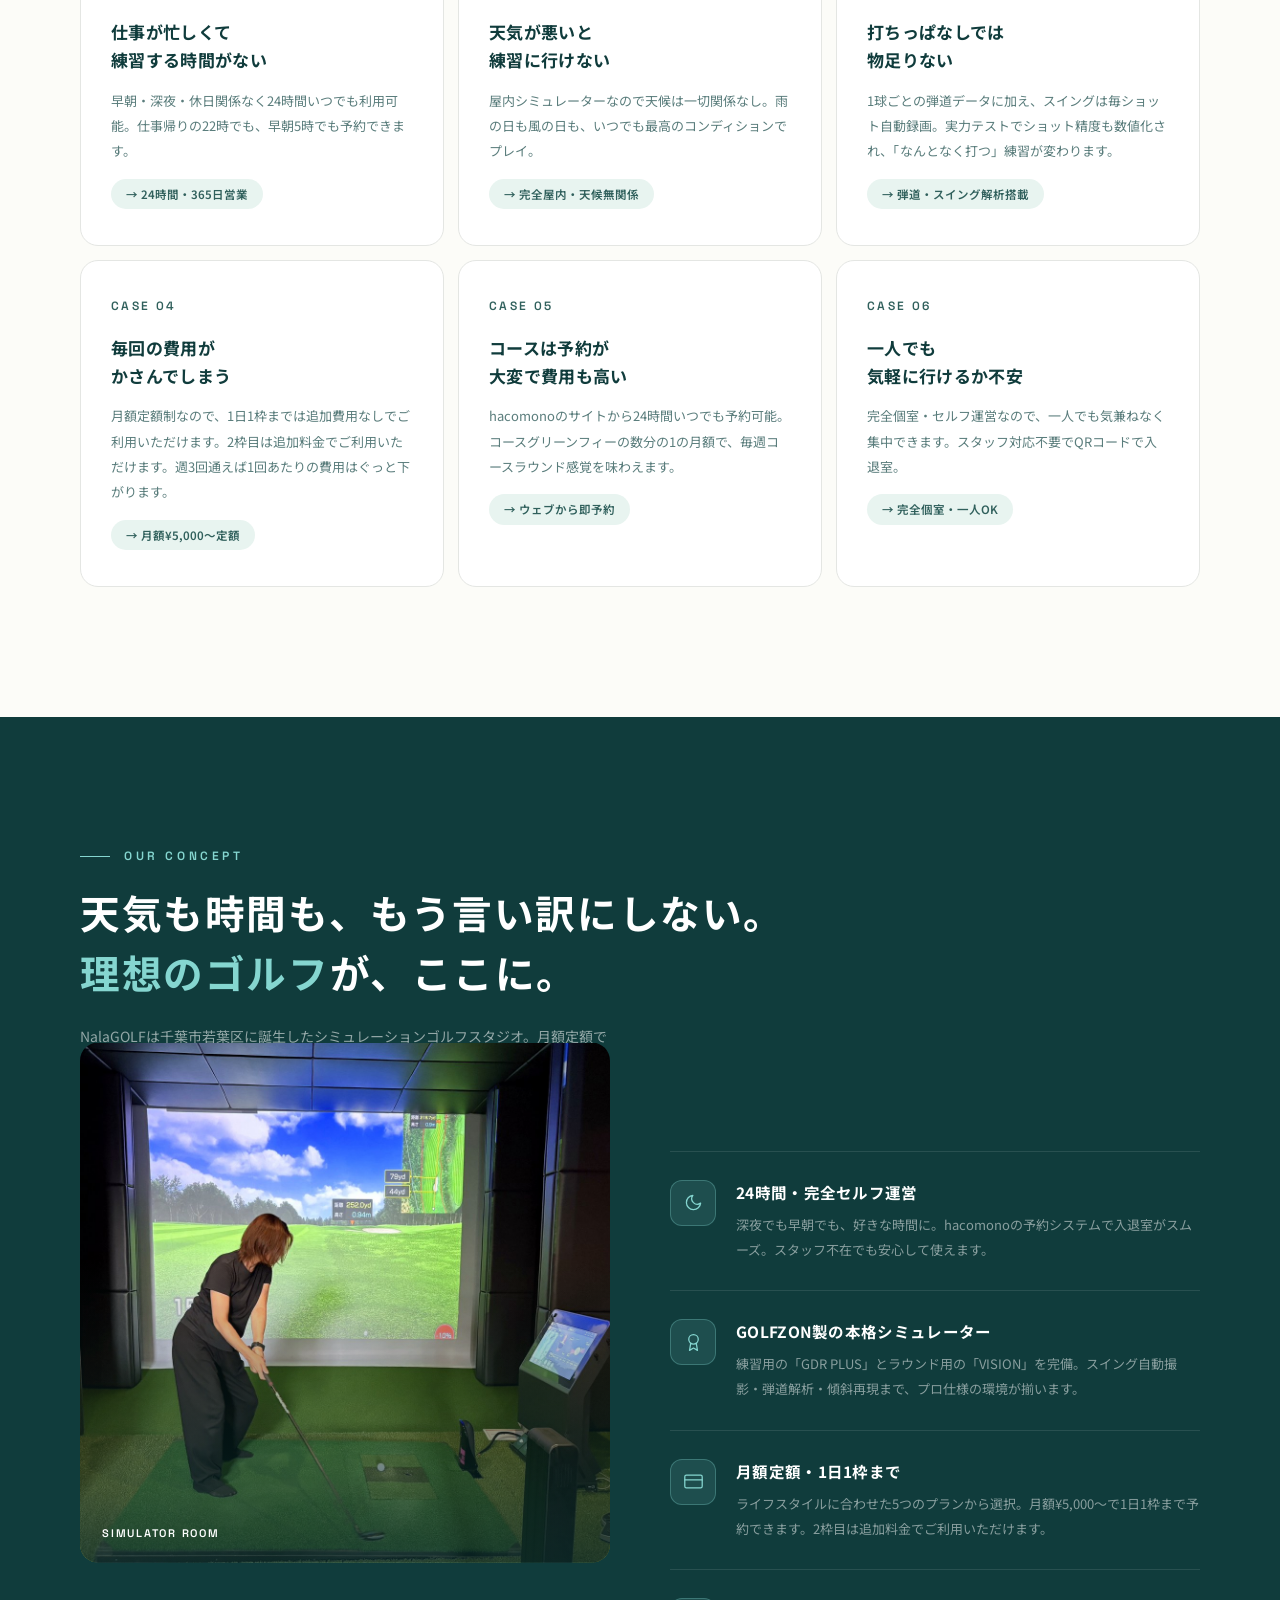
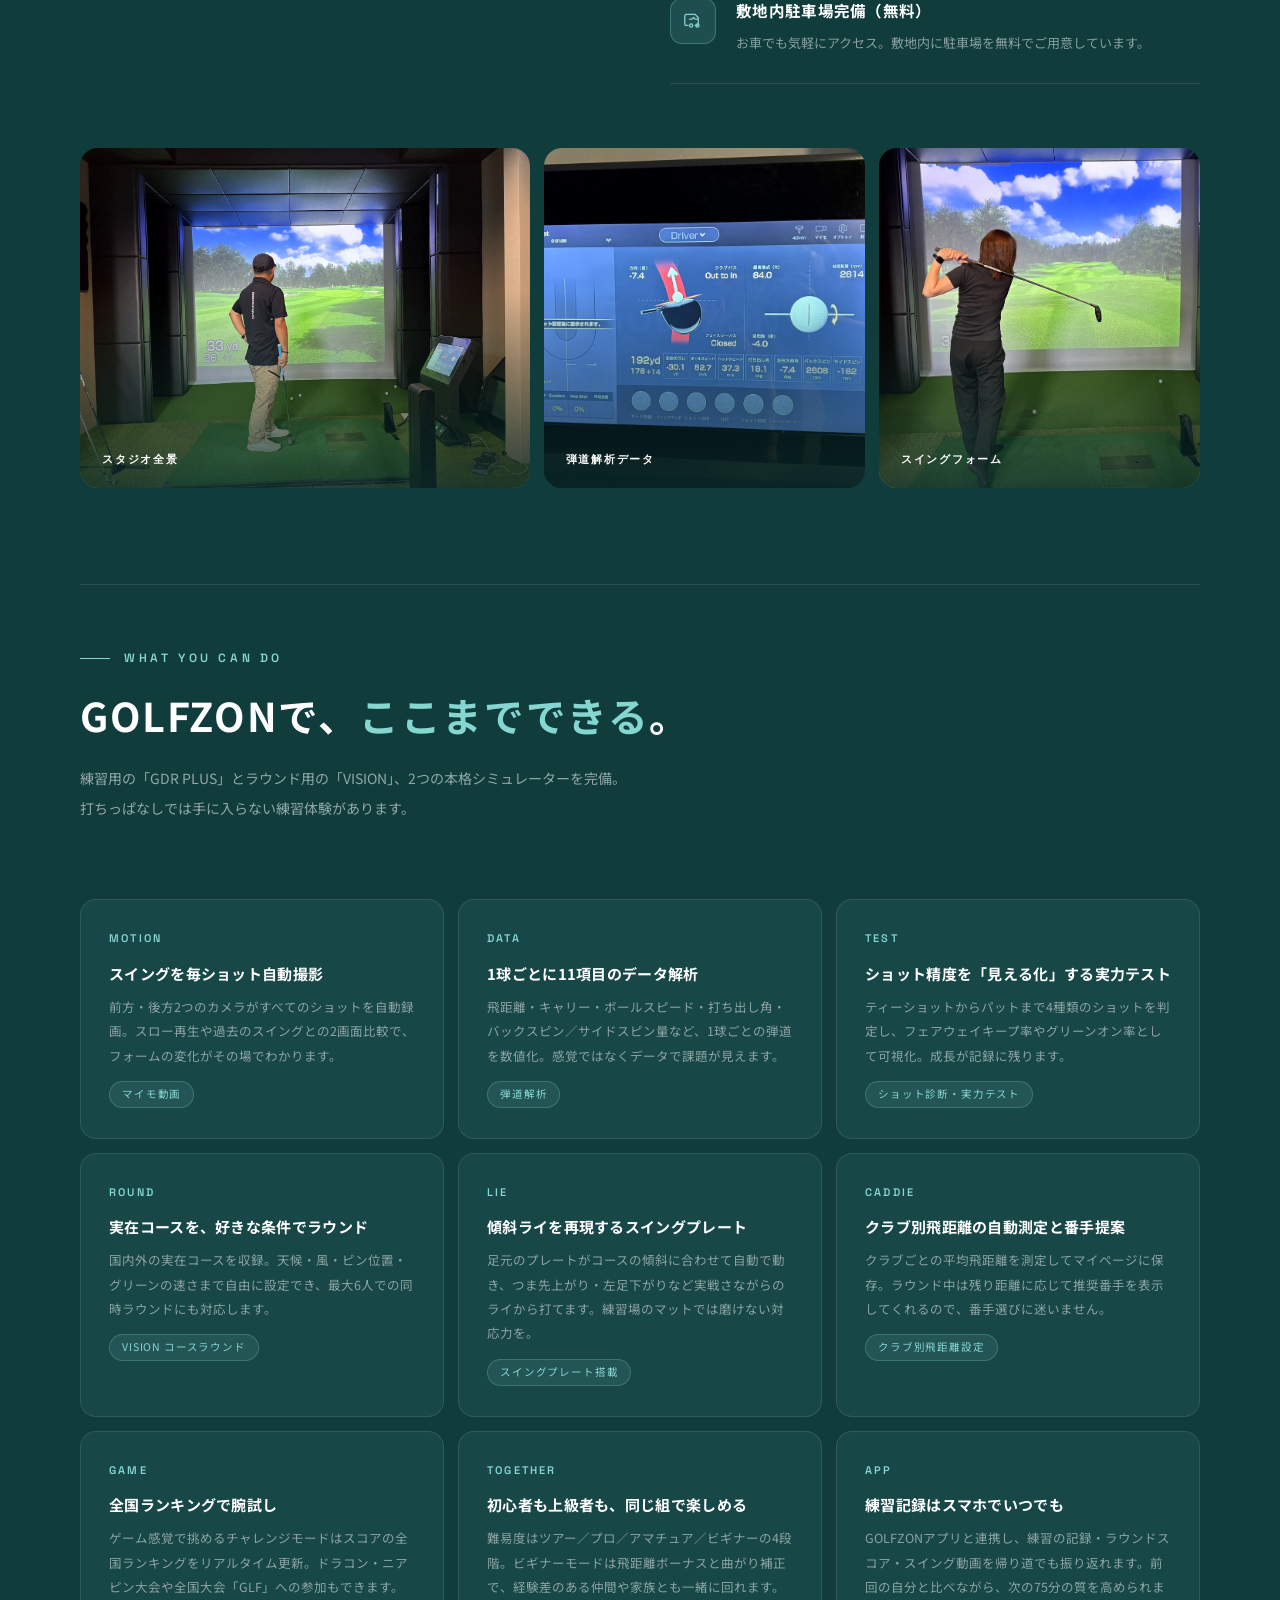
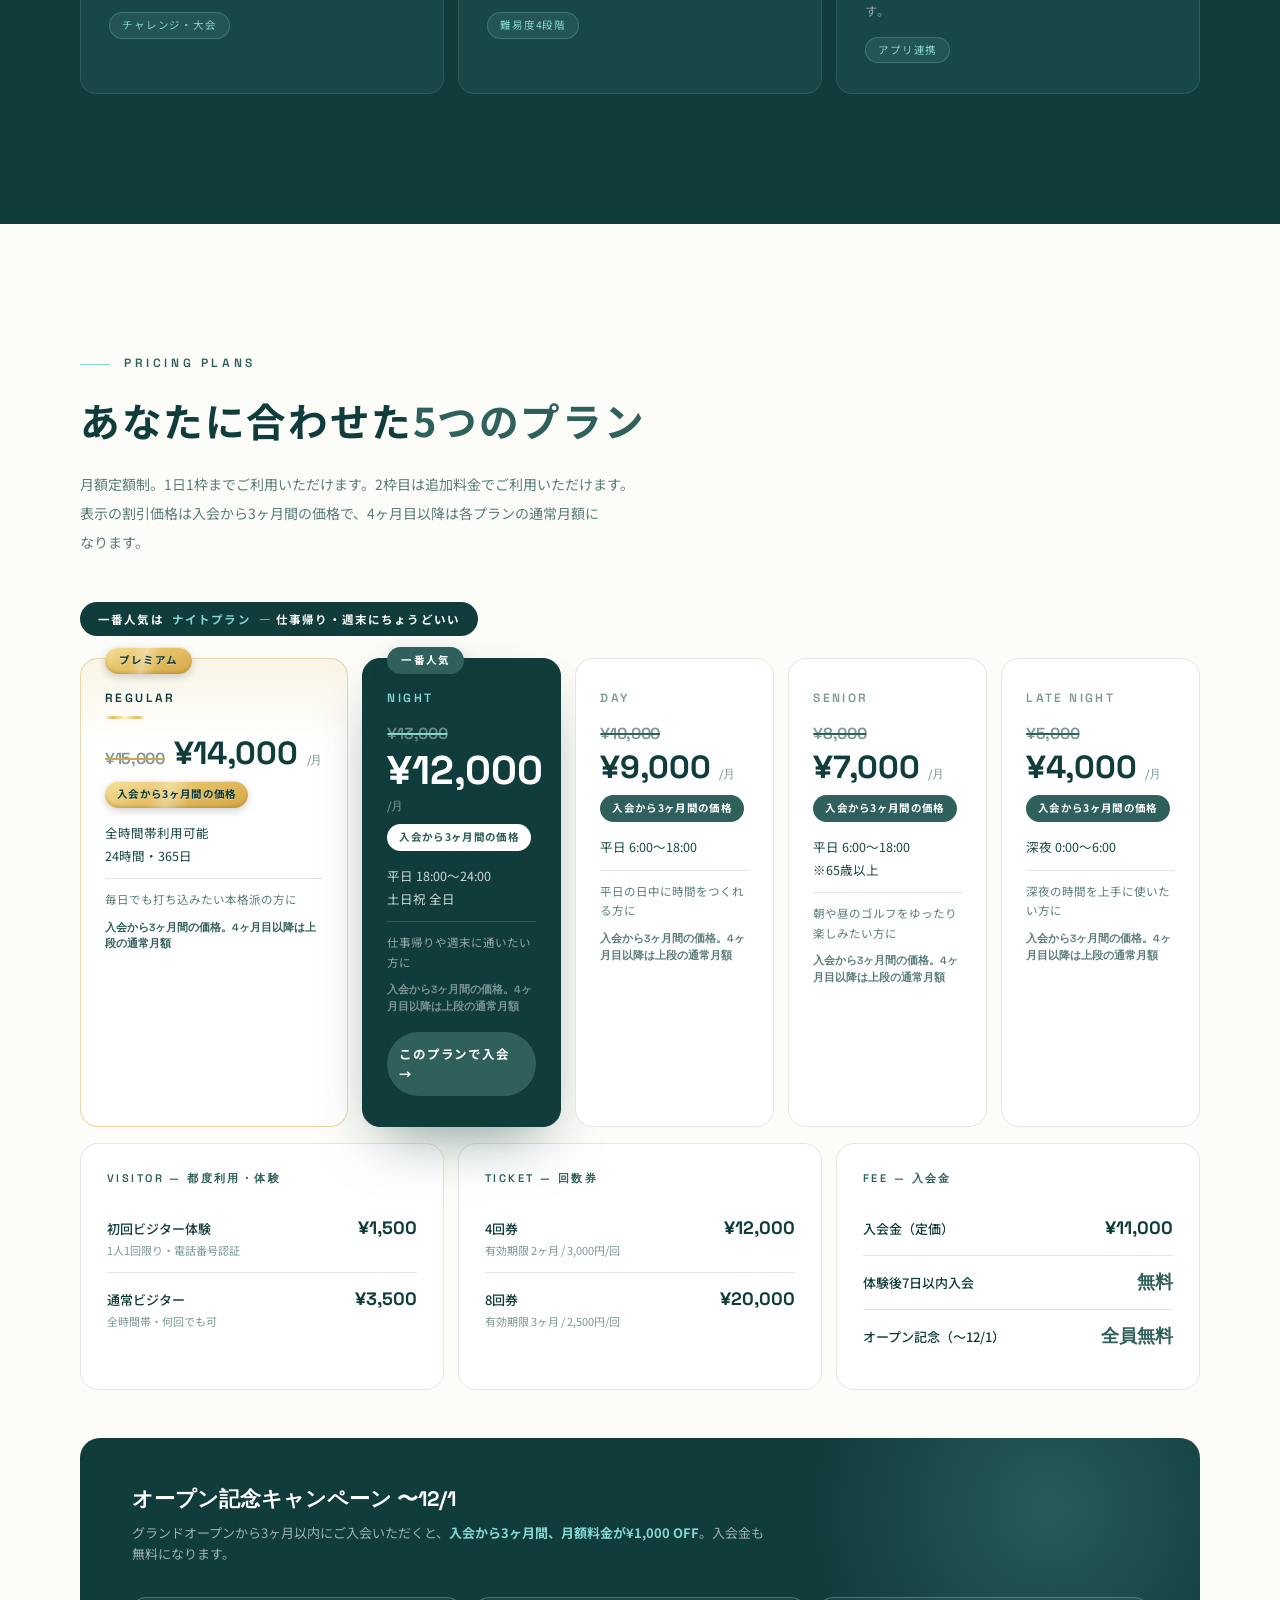
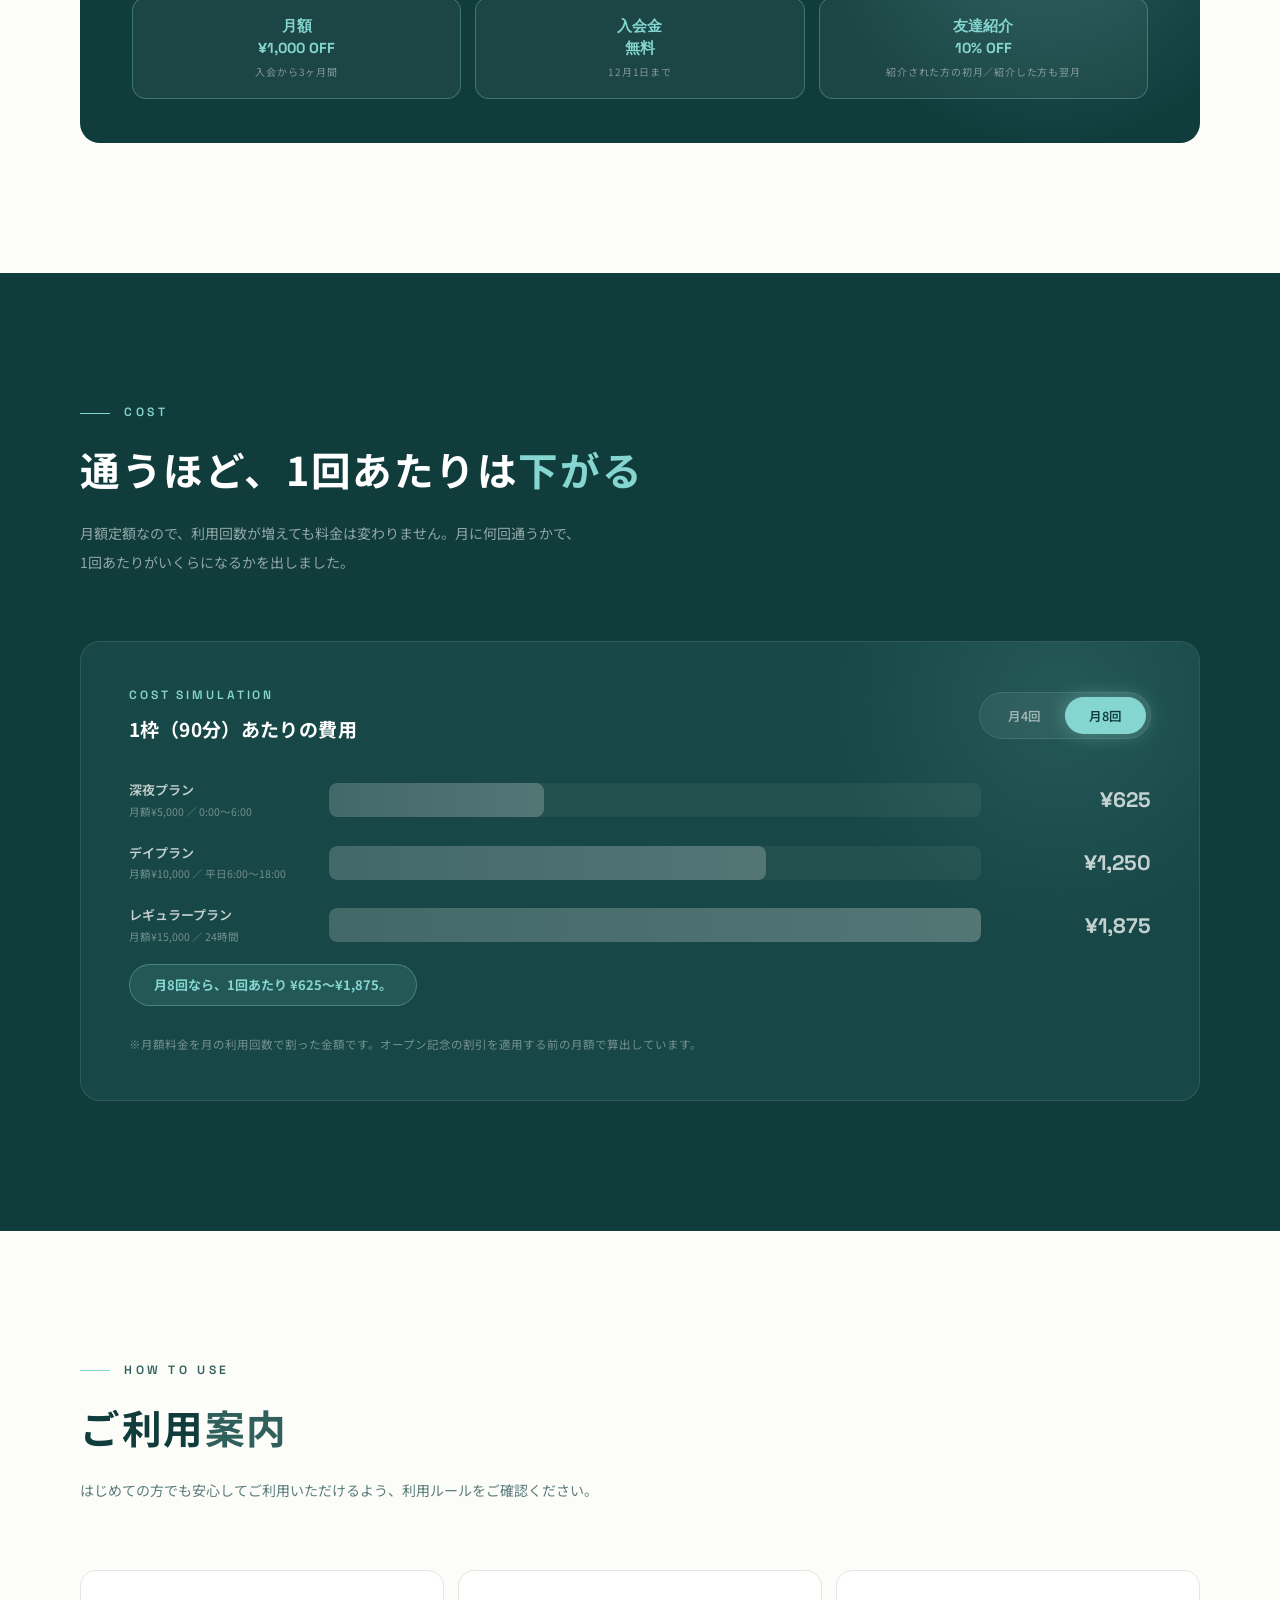
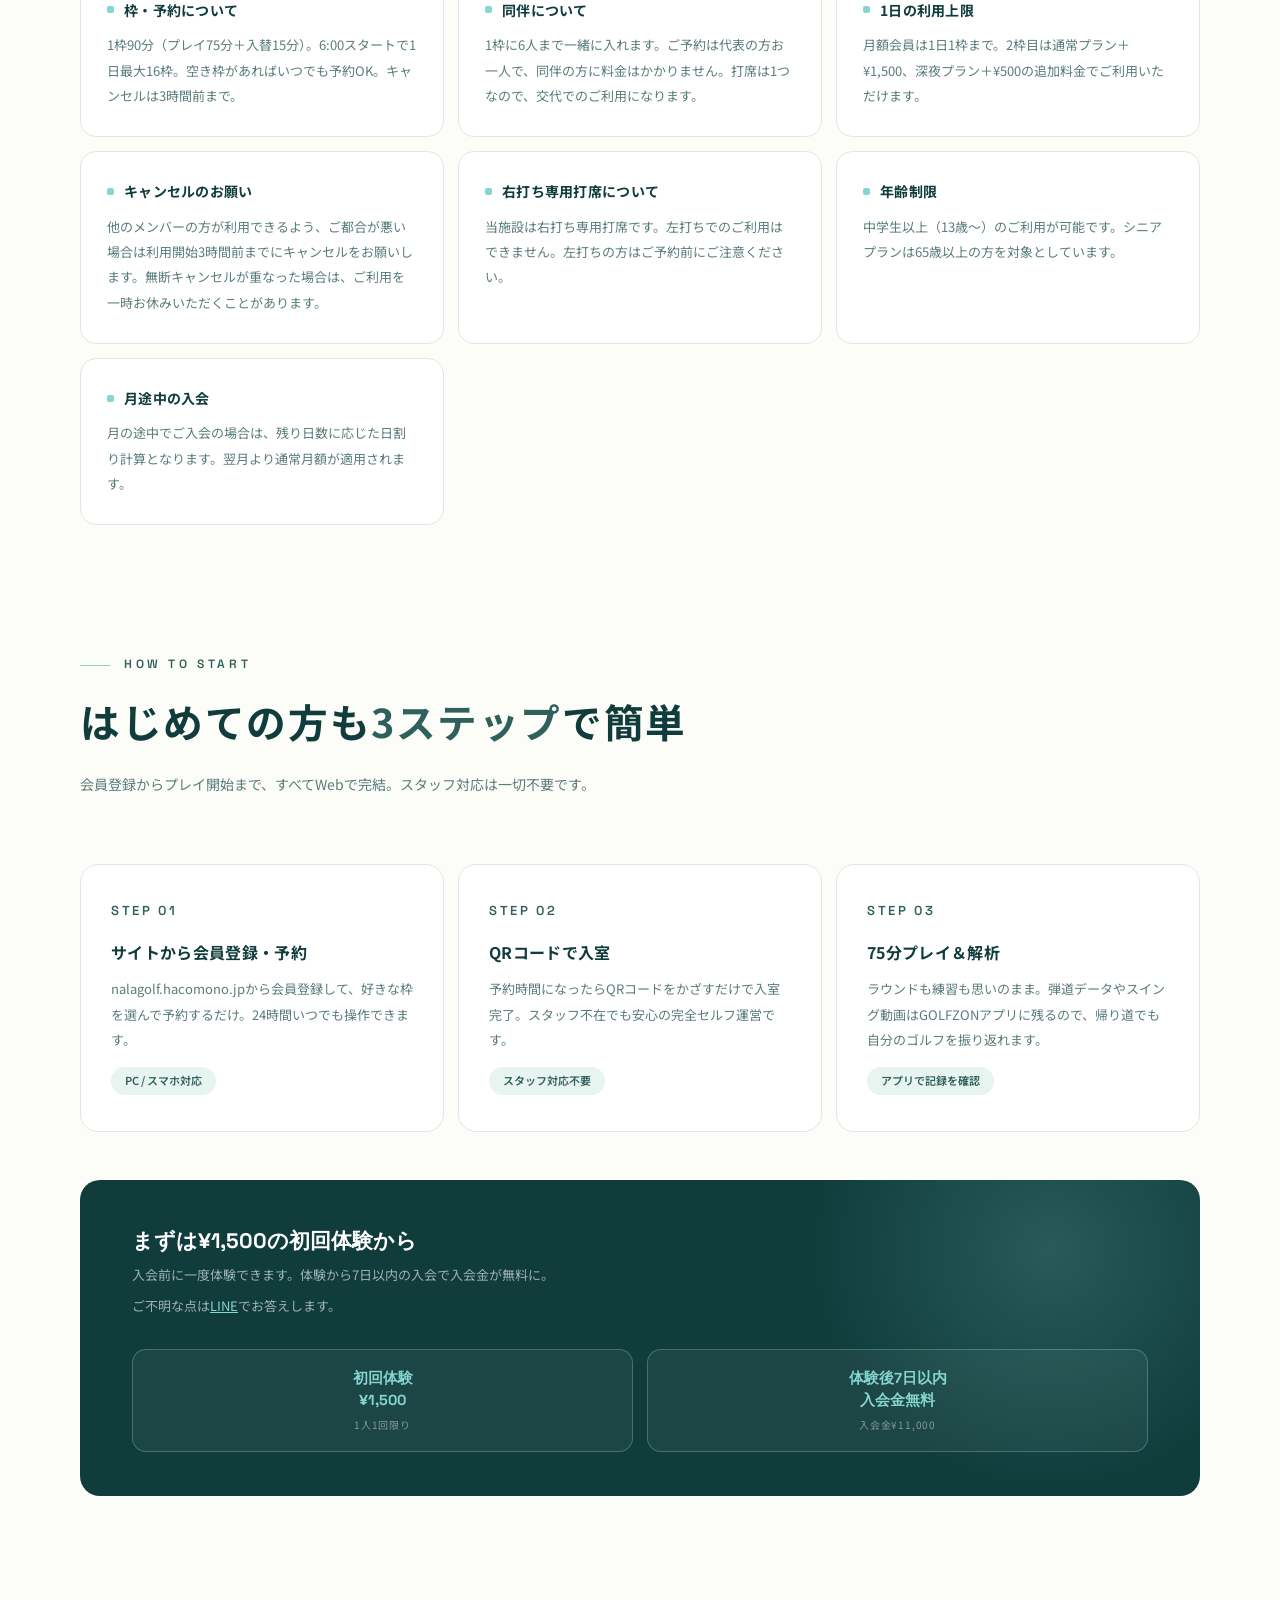
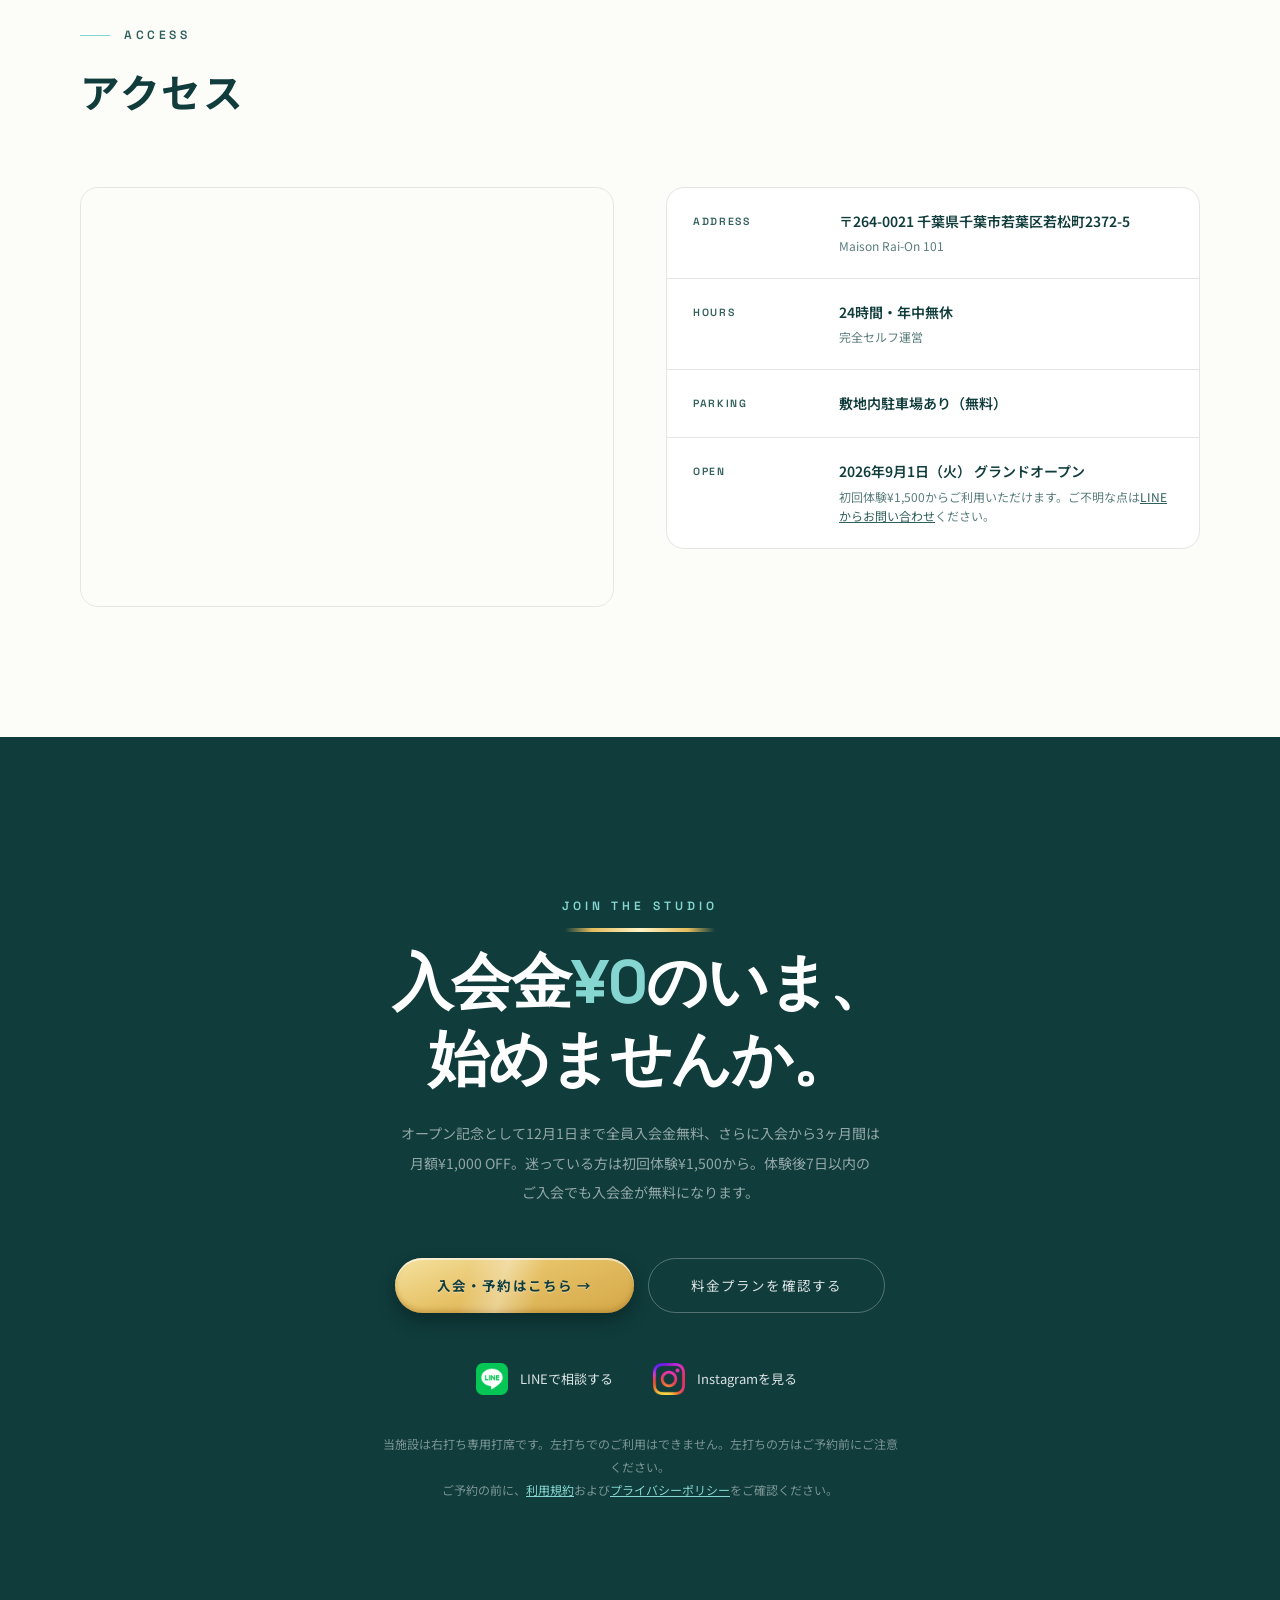
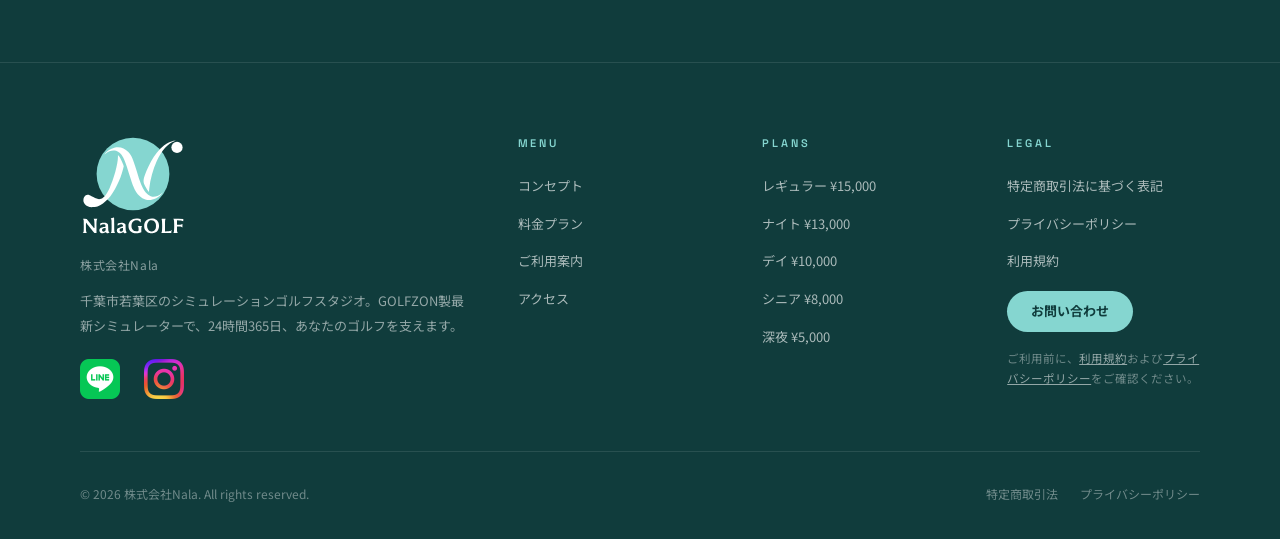
==== commit f6096306: "feat: 配色をリールのブランドルールに統一し、SNS導線とスマホ表示を改善 - 配色を深緑 #103C3C・ミント #85D6D0・ゴールドF2に統一（リール制作ルール準拠） - 入会・予約ボタン" ====
--- a/index.html
+++ b/index.html
@@ -51,9 +51,15 @@
 <link href="https://fonts.googleapis.com/css2?family=Space+Grotesk:wght@400;500;600;700&family=Noto+Sans+JP:wght@300;400;500;700&display=swap" rel="stylesheet">
 <style>
 :root{
-  --bg:#FAFAF9; --white:#fff; --ink:#0B0F0E; --ink2:#131917; --sub:#5F6B67; --faint:#98A29E;
-  --tq:#0FA99E; --tq2:#85D6D0; --tq-dark:#0B8078; --tq-dim:rgba(15,169,158,.08); --tq-line:rgba(15,169,158,.28);
-  --gold:#AD8A3F; --gold-line:rgba(173,138,63,.4); --gold-dim:rgba(173,138,63,.1);
+  /* ブランド配色（Instagram リールのルールに準拠） */
+  --bg:#FCFCF8; --white:#fff; --ink:#103C3C; --ink2:#174746; --green:#30605C; --sub:#5A7D7C; --faint:#7D9897;
+  --mint:#85D6D0; --mint-pale:#E8F4F0; --mint-line:rgba(133,214,208,.4);
+  /* ゴールド F2（固定値）。塗りと線にだけ使い、文字色には使わない */
+  --gold-fill:linear-gradient(160deg,#F5E2A0 0%,#E6C165 45%,#D3A748 100%);
+  --gold-shadow:inset 0 2px 0 rgba(255,255,255,.6), inset 0 -3px 5px rgba(150,100,20,.35), 0 8px 18px rgba(0,0,0,.30);
+  --gold-shadow-s:inset 0 1px 0 rgba(255,255,255,.6), inset 0 -2px 3px rgba(150,100,20,.3), 0 3px 8px rgba(0,0,0,.18);
+  --gold-line:linear-gradient(90deg,transparent 0%,#E3BB5B 18%,#FFF3C4 50%,#E3BB5B 82%,transparent 100%);
+  --gold-border:rgba(211,167,72,.45);
   --line:#E4E6E3; --dline:rgba(255,255,255,.1);
   --disp:'Space Grotesk',sans-serif; --jp:'Noto Sans JP',sans-serif;
 }
@@ -66,51 +72,94 @@
 [data-plx]{will-change:transform}
 body{padding-top:38px}
 
+/* ゴールド塗りの共通クラス。文字は深緑、反射は静止の白い帯を1本だけ重ねる */
+.gold{position:relative;isolation:isolate;background:var(--gold-fill);color:#103C3C;text-shadow:0 1px 0 rgba(255,255,255,.4)}
+.gold::after{content:'';position:absolute;inset:0;border-radius:inherit;background:linear-gradient(105deg,transparent 30%,rgba(255,255,255,.34) 45%,transparent 60%);z-index:-1;pointer-events:none}
+
 /* Promo bar — 期間限定キャンペーンの訴求 */
-.promo-bar{position:fixed;top:0;left:0;right:0;z-index:310;height:38px;background:linear-gradient(90deg,var(--tq-dark),var(--tq));display:flex;align-items:center;justify-content:center;gap:10px;padding:0 16px;font-size:12.5px;font-weight:600;color:#fff;letter-spacing:.01em;text-align:center}
-.promo-bar i{width:6px;height:6px;border-radius:50%;background:#fff;box-shadow:0 0 8px #fff;animation:blink 2.4s infinite;flex-shrink:0}
+.promo-bar{position:fixed;top:0;left:0;right:0;z-index:310;height:38px;background:var(--mint);display:flex;align-items:center;justify-content:center;gap:10px;padding:0 16px;font-size:12.5px;font-weight:600;color:#103C3C;letter-spacing:.01em;text-align:center}
+.promo-bar i{width:6px;height:6px;border-radius:50%;background:#103C3C;box-shadow:0 0 8px rgba(16,60,60,.5);animation:blink 2.4s infinite;flex-shrink:0}
 .promo-bar b{font-weight:800}
-.promo-bar a{color:#fff;text-decoration:underline;font-weight:700;white-space:nowrap;flex-shrink:0}
+.promo-bar a{color:#103C3C;text-decoration:underline;font-weight:700;white-space:nowrap;flex-shrink:0}
 .promo-short{display:none}
 
 /* Nav */
 #nav{position:fixed;top:38px;left:0;right:0;z-index:200;height:64px;padding:0 40px;display:flex;align-items:center;justify-content:space-between;transition:background .4s,box-shadow .4s}
-#nav.solid{background:rgba(250,250,249,.9);backdrop-filter:blur(18px);box-shadow:0 1px 0 var(--line)}
+#nav.solid{background:rgba(252,252,248,.9);backdrop-filter:blur(18px);box-shadow:0 1px 0 var(--line)}
 #nav.solid .logo-type,#nav.solid .nav-items a{color:var(--ink)}
 .logo{display:flex;align-items:center;gap:10px;text-decoration:none}
 .logo img{width:30px;height:30px}
 .logo-type{font-family:var(--disp);font-size:16px;font-weight:700;letter-spacing:.02em;color:#fff;transition:color .3s}
-.logo-type .hi{color:var(--tq)}
+.logo-type .hi{color:var(--mint)}
+#nav.solid .logo-type .hi{color:var(--green)}
 .nav-items{display:flex;align-items:center;gap:32px;list-style:none}
 .nav-items a{font-size:12.5px;font-weight:500;color:rgba(255,255,255,.75);text-decoration:none;transition:color .2s;letter-spacing:.04em}
-.nav-items a:hover{color:var(--tq) !important}
-.nav-btn{background:var(--tq);color:#fff !important;font-weight:700;padding:9px 22px;border-radius:100px;transition:background .25s,box-shadow .25s !important}
-.nav-btn:hover{background:var(--tq-dark);box-shadow:0 6px 20px rgba(15,169,158,.4)}
+.nav-items a:hover{color:var(--mint) !important}
+#nav.solid .nav-items a:hover{color:var(--green) !important}
+.nav-btn{font-weight:700;padding:9px 22px;border-radius:100px;box-shadow:var(--gold-shadow-s);transition:filter .25s,box-shadow .25s !important}
+/* ゴールドの上の文字は、hover や #nav.solid でも深緑のままにする */
+.nav-items a.nav-btn,.nav-items a.nav-btn:hover,#nav.solid .nav-items a.nav-btn,#nav.solid .nav-items a.nav-btn:hover{color:#103C3C !important}
+.nav-btn:hover{filter:brightness(1.06);box-shadow:inset 0 2px 0 rgba(255,255,255,.6), inset 0 -3px 5px rgba(150,100,20,.35), 0 8px 20px rgba(0,0,0,.32)}
+
+/* ページ内リンクの着地位置: 固定ヘッダー（102px）に見出しが隠れないようにする */
+section[id]{scroll-margin-top:110px}
+
+/* ハンバーガーボタン（720px以下でのみ表示） */
+.nav-toggle{display:none;position:relative;width:44px;height:44px;flex:none;padding:0;border:0;background:none;cursor:pointer;-webkit-tap-highlight-color:transparent}
+.nav-toggle span{position:absolute;left:11px;top:21px;width:22px;height:2px;border-radius:2px;background:#fff;transition:transform .3s,background-color .3s}
+.nav-toggle span:nth-child(1){transform:translateY(-8px)}
+.nav-toggle span:nth-child(3){transform:translateY(8px)}
+.nav-toggle:focus-visible{outline:2px solid var(--mint);outline-offset:-4px;border-radius:8px}
+#nav.solid .nav-toggle span{background:var(--ink)}
+/* 開いている間: ナビを --ink 背景にし、ロゴ・線を白にする（solid 状態でも） */
+#nav.menu-open,#nav.solid.menu-open{background:var(--ink);backdrop-filter:none;box-shadow:none}
+#nav.menu-open .logo-type,#nav.solid.menu-open .logo-type{color:#fff}
+#nav.menu-open .logo-type .hi,#nav.solid.menu-open .logo-type .hi{color:var(--mint)}
+#nav.menu-open .nav-toggle span,#nav.solid.menu-open .nav-toggle span{background:#fff}
+/* 開いたとき3本線を × にする */
+#nav.menu-open .nav-toggle span:nth-child(1){transform:translateY(0) rotate(45deg)}
+#nav.menu-open .nav-toggle span:nth-child(2){transform:scaleX(0)}
+#nav.menu-open .nav-toggle span:nth-child(3){transform:translateY(0) rotate(-45deg)}
+
+/* スマホ用メニュー本体（hidden 属性で非表示。開くときは hidden を外してから .open を付ける） */
+.sp-menu{position:fixed;top:102px;left:0;right:0;bottom:0;z-index:190;background:var(--ink);color:#fff;overflow-y:auto;opacity:0;transform:translateY(-8px);transition:opacity .25s,transform .25s}
+.sp-menu.open{opacity:1;transform:none}
+.sp-link{display:flex;align-items:center;justify-content:space-between;gap:16px;padding:20px 24px;font-size:18px;font-weight:600;color:#fff;text-decoration:none;border-bottom:1px solid rgba(255,255,255,.1)}
+.sp-link small{font-size:11px;font-weight:500;letter-spacing:.2em;color:var(--mint);text-transform:uppercase}
+.sp-link:focus-visible{outline:2px solid var(--mint);outline-offset:-4px}
+.sp-menu .sp-cta{display:flex;justify-content:center;width:calc(100% - 48px);margin:32px 24px 0}
+.sp-sns{display:flex;flex-direction:column;gap:12px;margin:20px 24px 40px}
+.sp-sns a{display:flex;align-items:center;gap:12px;padding:12px 18px;font-size:13px;color:rgba(255,255,255,.85);text-decoration:none;border:1px solid rgba(255,255,255,.18);border-radius:14px;transition:background .25s,border-color .25s}
+.sp-sns img{width:40px;height:40px;flex:none;display:block}
+.sp-sns a:hover,.sp-sns a:active,.sp-sns a:focus-visible{background:rgba(255,255,255,.08);border-color:rgba(255,255,255,.3)}
+.sp-sns a:focus-visible{outline:2px solid var(--mint);outline-offset:2px}
+@media(min-width:721px){.sp-menu{display:none !important}}
+@media(prefers-reduced-motion:reduce){.sp-menu,.nav-toggle span{transition:none}}
 
 /* Hero — cinematic dark */
 #hero{min-height:100vh;position:relative;display:flex;align-items:center;justify-content:center;text-align:center;background:var(--ink);overflow:hidden;color:#fff}
-.hero-glow{position:absolute;width:900px;height:900px;border-radius:50%;background:radial-gradient(circle,rgba(15,169,158,.22),transparent 62%);top:58%;left:50%;transform:translate(-50%,-50%);pointer-events:none}
-.hero-gridbg{position:absolute;inset:-10%;background-image:linear-gradient(rgba(15,169,158,.07) 1px,transparent 1px),linear-gradient(90deg,rgba(15,169,158,.07) 1px,transparent 1px);background-size:76px 76px;mask-image:radial-gradient(ellipse at 50% 55%,black 25%,transparent 72%)}
+.hero-glow{position:absolute;width:900px;height:900px;border-radius:50%;background:radial-gradient(circle,rgba(133,214,208,.22),transparent 62%);top:58%;left:50%;transform:translate(-50%,-50%);pointer-events:none}
+.hero-gridbg{position:absolute;inset:-10%;background-image:linear-gradient(rgba(133,214,208,.07) 1px,transparent 1px),linear-gradient(90deg,rgba(133,214,208,.07) 1px,transparent 1px);background-size:76px 76px;mask-image:radial-gradient(ellipse at 50% 55%,black 25%,transparent 72%)}
 .hero-in{position:relative;z-index:2;padding:110px 24px 60px;max-width:1000px}
-.hero-open{display:inline-flex;align-items:center;gap:14px;background:linear-gradient(120deg,var(--tq),var(--tq-dark));border-radius:100px;padding:11px 28px 11px 20px;margin-bottom:40px;box-shadow:0 12px 36px rgba(15,169,158,.5);animation:fadeUp 1s .2s both}
+.hero-open{display:inline-flex;align-items:center;gap:14px;background:rgba(133,214,208,.14);border:1px solid var(--mint-line);border-radius:100px;padding:11px 28px 11px 20px;margin-bottom:40px;animation:fadeUp 1s .2s both}
 .hero-open-eyebrow{display:inline-flex;align-items:center;gap:8px;font-family:var(--disp);font-size:11px;font-weight:700;letter-spacing:.16em;color:#fff;text-transform:uppercase}
-.hero-open-eyebrow i{width:6px;height:6px;border-radius:50%;background:#fff;box-shadow:0 0 10px #fff;animation:blink 2.4s infinite}
+.hero-open-eyebrow i{width:6px;height:6px;border-radius:50%;background:var(--mint);box-shadow:0 0 10px var(--mint);animation:blink 2.4s infinite}
 .hero-open-sep{width:1px;height:16px;background:rgba(255,255,255,.35)}
 .hero-open-date{font-family:var(--disp);font-size:21px;font-weight:700;letter-spacing:-.01em;color:#fff}
 .hero-open-date small{font-family:var(--jp);font-size:11px;font-weight:500;letter-spacing:.05em;margin-left:6px;color:rgba(255,255,255,.8)}
 @keyframes blink{0%,100%{opacity:1}50%{opacity:.25}}
 .hero-h1{font-family:var(--disp);font-size:clamp(46px,7.4vw,104px);font-weight:700;line-height:1.02;letter-spacing:-.03em;animation:fadeUp 1.1s .35s both}
-.hero-h1 em{font-style:normal;color:var(--tq);}
+.hero-h1 em{font-style:normal;color:var(--mint);}
 .hero-jp{font-size:clamp(15px,1.7vw,20px);font-weight:500;letter-spacing:.3em;margin-top:30px;color:rgba(255,255,255,.85);animation:fadeUp 1.1s .5s both}
 .hero-h1 .hero-jp{display:block;font-family:var(--jp);font-size:13px;font-weight:500;letter-spacing:.2em;color:rgba(255,255,255,.45);margin-top:22px;animation:none}
 .hero-lead{margin-top:20px;font-size:14px;font-weight:300;color:rgba(255,255,255,.55);line-height:2.1;animation:fadeUp 1.1s .6s both}
 .hero-cta{display:flex;gap:14px;justify-content:center;margin-top:46px;flex-wrap:wrap;animation:fadeUp 1.1s .72s both}
-.btn-a{display:inline-flex;align-items:center;gap:10px;background:var(--tq);color:#fff;font-weight:700;padding:16px 42px;font-size:13.5px;letter-spacing:.08em;text-decoration:none;border-radius:100px;transition:background .3s,box-shadow .3s,transform .3s}
-.btn-a:hover{background:var(--tq-dark);box-shadow:0 12px 36px rgba(15,169,158,.45);transform:translateY(-2px)}
+.btn-a{display:inline-flex;align-items:center;gap:10px;font-weight:700;padding:16px 42px;font-size:13.5px;letter-spacing:.08em;text-decoration:none;border-radius:100px;box-shadow:var(--gold-shadow);transition:box-shadow .3s,transform .3s}
+.btn-a:hover{box-shadow:inset 0 2px 0 rgba(255,255,255,.6), inset 0 -3px 5px rgba(150,100,20,.35), 0 14px 28px rgba(0,0,0,.4);transform:translateY(-2px)}
 .btn-b{display:inline-flex;align-items:center;border:1px solid rgba(255,255,255,.28);color:rgba(255,255,255,.85);padding:16px 42px;font-size:13.5px;letter-spacing:.08em;text-decoration:none;border-radius:100px;transition:all .3s}
-.btn-b:hover{border-color:var(--tq);color:var(--tq)}
+.btn-b:hover{border-color:var(--mint);color:var(--mint)}
 .hero-scroll{position:absolute;bottom:34px;left:50%;transform:translateX(-50%);font-family:var(--disp);font-size:10px;letter-spacing:.34em;color:rgba(255,255,255,.4);z-index:2;text-transform:uppercase}
-.hero-scroll::after{content:'';display:block;width:1px;height:38px;background:linear-gradient(var(--tq),transparent);margin:10px auto 0;animation:drop 1.8s infinite}
+.hero-scroll::after{content:'';display:block;width:1px;height:38px;background:linear-gradient(var(--mint),transparent);margin:10px auto 0;animation:drop 1.8s infinite}
 @keyframes drop{0%{transform:scaleY(0);transform-origin:top}45%{transform:scaleY(1);transform-origin:top}55%{transform:scaleY(1);transform-origin:bottom}100%{transform:scaleY(0);transform-origin:bottom}}
 @keyframes fadeUp{from{opacity:0;transform:translateY(26px)}to{opacity:1;transform:none}}
 
@@ -120,31 +169,32 @@
 .bn{padding:44px 20px;text-align:center;border-right:1px solid var(--dline)}
 .bn:first-child{border-left:1px solid var(--dline)}
 .bn-v{font-family:var(--disp);font-size:42px;font-weight:700;letter-spacing:-.02em;color:#fff}
-.bn-v em{font-style:normal;color:var(--tq);font-size:.55em;font-weight:600;margin-left:2px}
+.bn-v em{font-style:normal;color:var(--mint);font-size:.55em;font-weight:600;margin-left:2px}
 .bn-l{font-size:11.5px;color:rgba(255,255,255,.45);margin-top:8px;letter-spacing:.1em}
 
 /* Marquee */
-.mq{background:var(--tq);padding:15px 0;overflow:hidden;white-space:nowrap}
+.mq{background:var(--mint);padding:15px 0;overflow:hidden;white-space:nowrap}
 .mq-in{display:inline-block;animation:mq 30s linear infinite}
-.mq-in span{font-family:var(--disp);font-size:13px;font-weight:600;letter-spacing:.2em;text-transform:uppercase;color:rgba(255,255,255,.95);margin:0 32px}
-.mq-in b{color:var(--ink);font-weight:700}
+.mq-in span{font-family:var(--disp);font-size:13px;font-weight:600;letter-spacing:.2em;text-transform:uppercase;color:#103C3C;margin:0 32px}
+.mq-in b{color:#103C3C;font-weight:700}
 @keyframes mq{to{transform:translateX(-50%)}}
 
 /* Sections */
 .sec{padding:130px 40px;position:relative}
 .wrap{max-width:1120px;margin:0 auto}
 .sec-dark{background:var(--ink);color:#fff}
-.eyebrow{font-family:var(--disp);font-size:12px;font-weight:600;letter-spacing:.3em;text-transform:uppercase;color:var(--tq-dark);margin-bottom:18px;display:flex;align-items:center;gap:14px}
-.eyebrow::before{content:'';width:30px;height:1px;background:var(--tq)}
-.sec-dark .eyebrow{color:var(--tq2)}
+.eyebrow{font-family:var(--disp);font-size:12px;font-weight:600;letter-spacing:.3em;text-transform:uppercase;color:var(--green);margin-bottom:18px;display:flex;align-items:center;gap:14px}
+.eyebrow::before{content:'';width:30px;height:1px;background:var(--mint)}
+.sec-dark .eyebrow{color:var(--mint)}
 .sec-h{font-family:var(--disp);font-size:clamp(30px,3.6vw,48px);font-weight:700;letter-spacing:-.02em;line-height:1.3}
 .sec-h .jp{font-family:var(--jp);font-weight:700;letter-spacing:.04em;font-size:.86em}
-.sec-h em{font-style:normal;color:var(--tq)}
+.sec-h em{font-style:normal;color:var(--green)}
+.sec-dark .sec-h em{color:var(--mint)}
 .sec-lead{margin-top:18px;font-size:14px;color:var(--sub);line-height:2.1;max-width:560px}
 .sec-dark .sec-lead{color:rgba(255,255,255,.55)}
 
 /* Photo placeholders */
-.ph{position:relative;overflow:hidden;border-radius:18px;background:linear-gradient(135deg,#10201D,#0B0F0E 55%,#123230);display:flex;align-items:center;justify-content:center}
+.ph{position:relative;overflow:hidden;border-radius:18px;background:linear-gradient(135deg,#0C3030,#103C3C 55%,#174746);display:flex;align-items:center;justify-content:center}
 .ph::before{content:'';position:absolute;inset:0;background-image:linear-gradient(rgba(133,214,208,.07) 1px,transparent 1px),linear-gradient(90deg,rgba(133,214,208,.07) 1px,transparent 1px);background-size:34px 34px;z-index:1}
 .ph-tag{position:relative;z-index:2;font-family:var(--disp);font-size:10.5px;letter-spacing:.3em;text-transform:uppercase;color:rgba(133,214,208,.6);border:1px solid rgba(133,214,208,.3);border-radius:100px;padding:8px 20px;backdrop-filter:blur(2px)}
 /* Photo tiles (real photos) */
@@ -152,7 +202,7 @@
 .ph.has-photo::before{display:none}
 .ph-photo{position:absolute;inset:0;width:100%;height:100%;object-fit:cover;transition:transform .6s cubic-bezier(.2,.65,.25,1)}
 .ph.has-photo:hover .ph-photo{transform:scale(1.045)}
-.ph-scrim{position:absolute;inset:auto 0 0 0;height:58%;background:linear-gradient(to top,rgba(5,10,9,.82),rgba(5,10,9,0));z-index:1;pointer-events:none}
+.ph-scrim{position:absolute;inset:auto 0 0 0;height:58%;background:linear-gradient(to top,rgba(8,40,40,.82),rgba(8,40,40,0));z-index:1;pointer-events:none}
 .ph-cap{position:relative;z-index:2;padding:20px 22px;font-family:var(--disp);font-size:11px;font-weight:600;letter-spacing:.16em;text-transform:uppercase;color:#fff}
 .gallery{display:grid;grid-template-columns:1.4fr 1fr 1fr;gap:14px;margin-top:64px}
 .gallery .ph{height:340px}
@@ -161,11 +211,11 @@
 /* Worries */
 .worries{display:grid;grid-template-columns:repeat(3,1fr);gap:14px;margin-top:64px}
 .worry{background:var(--white);border:1px solid var(--line);border-radius:18px;padding:36px 30px;transition:transform .4s cubic-bezier(.2,.65,.25,1),box-shadow .4s,border-color .4s}
-.worry:hover{transform:translateY(-6px);border-color:var(--tq-line);box-shadow:0 24px 48px -20px rgba(15,169,158,.25)}
-.worry-num{font-family:var(--disp);font-size:12px;font-weight:600;letter-spacing:.2em;color:var(--tq-dark);margin-bottom:18px}
+.worry:hover{transform:translateY(-6px);border-color:var(--mint-line);box-shadow:0 24px 48px -20px rgba(133,214,208,.25)}
+.worry-num{font-family:var(--disp);font-size:12px;font-weight:600;letter-spacing:.2em;color:var(--green);margin-bottom:18px}
 .worry-q{font-size:17px;font-weight:700;line-height:1.65;letter-spacing:.02em;margin-bottom:13px}
 .worry-a{font-size:13px;color:var(--sub);line-height:1.95}
-.worry-tq{display:inline-block;margin-top:15px;font-size:11.5px;font-weight:600;color:var(--tq-dark);background:var(--tq-dim);border-radius:100px;padding:6px 15px}
+.worry-tq{display:inline-block;margin-top:15px;font-size:11.5px;font-weight:600;color:var(--green);background:var(--mint-pale);border-radius:100px;padding:6px 15px}
 
 /* Concept — dark */
 .concept-grid{display:grid;grid-template-columns:1fr 1fr;gap:60px;margin-top:70px;align-items:center}
@@ -173,7 +223,7 @@
 .feats{display:flex;flex-direction:column;gap:0}
 .feat{display:flex;gap:20px;padding:28px 0;border-bottom:1px solid var(--dline)}
 .feat:first-child{border-top:1px solid var(--dline)}
-.feat-ic{width:46px;height:46px;flex-shrink:0;border-radius:12px;background:rgba(15,169,158,.12);border:1px solid rgba(133,214,208,.3);display:flex;align-items:center;justify-content:center;color:var(--tq2)}
+.feat-ic{width:46px;height:46px;flex-shrink:0;border-radius:12px;background:rgba(133,214,208,.12);border:1px solid rgba(133,214,208,.3);display:flex;align-items:center;justify-content:center;color:var(--mint)}
 .feat-title{font-size:15.5px;font-weight:700;letter-spacing:.02em;margin-bottom:7px;color:#fff}
 .feat-desc{font-size:13px;color:rgba(255,255,255,.5);line-height:1.95}
 
@@ -182,86 +232,89 @@
 .caps-head{margin-top:96px;padding-top:64px;border-top:1px solid var(--dline)}
 .cap{background:var(--ink2);border:1px solid var(--dline);border-radius:16px;padding:30px 28px;transition:border-color .35s,transform .35s}
 .cap:hover{border-color:rgba(133,214,208,.4);transform:translateY(-4px)}
-.cap-no{font-family:var(--disp);font-size:11px;font-weight:600;letter-spacing:.2em;color:var(--tq2);margin-bottom:14px}
+.cap-no{font-family:var(--disp);font-size:11px;font-weight:600;letter-spacing:.2em;color:var(--mint);margin-bottom:14px}
 .cap-t{font-size:15px;font-weight:700;letter-spacing:.02em;margin-bottom:9px;color:#fff}
 .cap-d{font-size:12.5px;color:rgba(255,255,255,.5);line-height:1.95}
-.cap-tag{display:inline-block;margin-top:13px;font-size:10.5px;letter-spacing:.08em;color:var(--tq2);background:rgba(15,169,158,.1);border:1px solid rgba(133,214,208,.25);border-radius:100px;padding:4px 12px}
+.cap-tag{display:inline-block;margin-top:13px;font-size:10.5px;letter-spacing:.08em;color:var(--mint);background:rgba(133,214,208,.1);border:1px solid rgba(133,214,208,.25);border-radius:100px;padding:4px 12px}
 
 /* Pricing — light, Regular hero */
 .plans-flag{display:inline-flex;align-items:center;gap:8px;background:var(--ink);color:#fff;font-size:11.5px;font-weight:700;letter-spacing:.1em;border-radius:100px;padding:8px 18px;margin-top:44px}
-.plans-flag b{color:var(--tq2)}
+.plans-flag b{color:var(--mint)}
 .plans-row{display:grid;grid-template-columns:1.35fr repeat(4,1fr);gap:14px;margin-top:22px}
 .plan{background:var(--white);border:1px solid var(--line);border-radius:18px;padding:30px 24px;position:relative;transition:transform .4s,box-shadow .4s,border-color .4s}
-.plan:hover{transform:translateY(-5px);border-color:var(--tq-line);box-shadow:0 22px 44px -18px rgba(15,169,158,.28)}
-.plan.hero-plan{background:var(--ink);border-color:var(--ink);color:#fff;box-shadow:0 26px 60px -22px rgba(11,15,14,.55)}
+.plan:hover{transform:translateY(-5px);border-color:var(--mint-line);box-shadow:0 22px 44px -18px rgba(133,214,208,.28)}
+.plan.hero-plan{background:var(--ink);border-color:var(--ink);color:#fff;box-shadow:0 26px 60px -22px rgba(16,60,60,.55)}
 .plan-top{font-family:var(--disp);font-size:12px;font-weight:600;letter-spacing:.2em;text-transform:uppercase;color:var(--faint);margin-bottom:18px}
-.plan.hero-plan .plan-top{color:var(--tq2)}
+.plan.hero-plan .plan-top{color:var(--mint)}
 .plan-price{display:flex;align-items:baseline;gap:9px;flex-wrap:wrap;font-family:var(--disp);font-weight:700;letter-spacing:-.02em;line-height:1}
-.plan-price-old{font-size:16px;font-weight:600;color:var(--faint);text-decoration:line-through;text-decoration-color:var(--tq-dark);text-decoration-thickness:2px}
-.plan.hero-plan .plan-price-old{color:rgba(255,255,255,.4);text-decoration-color:var(--tq2)}
-.plan.premium-plan .plan-price-old{text-decoration-color:var(--gold)}
+.plan-price-old{font-size:16px;font-weight:600;color:var(--faint);text-decoration:line-through;text-decoration-color:var(--green);text-decoration-thickness:2px}
+.plan.hero-plan .plan-price-old{color:rgba(255,255,255,.4);text-decoration-color:var(--mint)}
+.plan.premium-plan .plan-price-old{text-decoration-color:#D3A748}
 .plan-price-now{font-size:32px}
 .plan.hero-plan .plan-price-now{font-size:40px;color:#fff}
 .plan-unit{font-size:12px;font-weight:400;color:var(--faint)}
-.cp-badge{display:inline-flex;align-items:center;gap:6px;background:var(--tq);color:#fff;font-size:10.5px;font-weight:700;letter-spacing:.03em;padding:5px 12px;border-radius:100px;margin-top:12px;white-space:nowrap}
-.plan.hero-plan .cp-badge{background:#fff;color:var(--tq-dark)}
-.plan.premium-plan .cp-badge{background:var(--gold);color:#fff}
+.cp-badge{display:inline-flex;align-items:center;gap:6px;background:var(--green);color:#fff;font-size:10.5px;font-weight:700;letter-spacing:.03em;padding:5px 12px;border-radius:100px;margin-top:12px;white-space:nowrap}
+.plan.hero-plan .cp-badge{background:#fff;color:var(--green)}
+.plan.premium-plan .cp-badge{background:var(--gold-fill);color:#103C3C;box-shadow:var(--gold-shadow-s)}
 .plan-time{font-size:12.5px;margin-top:14px;line-height:1.8;color:var(--ink2)}
 .plan.hero-plan .plan-time{color:rgba(255,255,255,.8)}
 .plan-who{font-size:11.5px;color:var(--sub);margin-top:11px;padding-top:11px;border-top:1px solid var(--line);line-height:1.7}
 .plan.hero-plan .plan-who{border-top-color:rgba(255,255,255,.14);color:rgba(255,255,255,.55)}
 .plan-cp{font-family:var(--disp);font-size:10.5px;font-weight:600;color:var(--sub);margin-top:10px}
 .plan.hero-plan .plan-cp{color:rgba(255,255,255,.45)}
-.plan-pip{position:absolute;top:-12px;left:24px;background:var(--tq);color:#fff;font-size:10.5px;font-weight:700;letter-spacing:.1em;padding:5px 14px;border-radius:100px;white-space:nowrap;box-shadow:0 6px 16px rgba(15,169,158,.4)}
-.plan-pip.premium{background:var(--white);color:var(--gold);border:1px solid var(--gold-line);box-shadow:0 6px 16px rgba(173,138,63,.22)}
-/* Premium (Regular) card — 白背景に金の縁取りでさりげない高級感 */
-.plan.premium-plan{border-color:var(--gold-line);background:linear-gradient(180deg,var(--gold-dim),var(--white) 90px)}
-.plan.premium-plan:hover{border-color:var(--gold-line);box-shadow:0 22px 44px -18px rgba(173,138,63,.3)}
-.plan.premium-plan .plan-top{color:var(--gold);display:flex;flex-direction:column;gap:8px}
-.plan.premium-plan .plan-top::after{content:'';width:22px;height:2px;border-radius:2px;background:var(--gold)}
-.plan.premium-plan .plan-cp{color:var(--gold)}
-.plan-join{display:flex;align-items:center;justify-content:center;gap:8px;margin-top:16px;background:var(--tq);color:#fff;font-weight:700;font-size:12.5px;letter-spacing:.06em;padding:12px;border-radius:100px;text-decoration:none;transition:background .25s}
-.plan-join:hover{background:var(--tq-dark)}
+.plan-pip{position:absolute;top:-12px;left:24px;background:var(--green);color:#fff;font-size:10.5px;font-weight:700;letter-spacing:.1em;padding:5px 14px;border-radius:100px;white-space:nowrap;box-shadow:0 6px 16px rgba(16,60,60,.25)}
+.plan-pip.premium{background:var(--gold-fill);color:#103C3C;box-shadow:var(--gold-shadow-s)}
+/* Premium (Regular) card — 白背景に金の縁取りでさりげない高級感。ゴールドは枠・線・塗りだけで、文字には使わない */
+.plan.premium-plan{border-color:var(--gold-border);background:linear-gradient(180deg,rgba(230,193,101,.12),var(--white) 90px)}
+.plan.premium-plan:hover{border-color:var(--gold-border);box-shadow:0 22px 44px -18px rgba(211,167,72,.3)}
+.plan.premium-plan .plan-top{color:var(--ink);display:flex;flex-direction:column;gap:8px}
+.plan.premium-plan .plan-top::after{content:'';width:40px;height:3px;border-radius:2px;background:var(--gold-line)}
+.plan.premium-plan .plan-cp{color:var(--green)}
+.plan-join{display:flex;align-items:center;justify-content:center;gap:8px;margin-top:16px;background:var(--ink);color:#fff;font-weight:700;font-size:12.5px;letter-spacing:.06em;padding:12px;border-radius:100px;text-decoration:none;transition:background .25s}
+.plan-join:hover{background:var(--green)}
+/* 濃色の人気プランのカードでは、背景と同色にならないよう緑の塗りにする */
+.plan.hero-plan .plan-join{background:var(--green)}
+.plan.hero-plan .plan-join:hover{background:var(--mint);color:#103C3C}
 .subs{display:grid;grid-template-columns:repeat(3,1fr);gap:14px;margin-top:16px}
 .sub{background:var(--white);border:1px solid var(--line);border-radius:18px;padding:26px}
-.sub-title{font-family:var(--disp);font-size:11px;font-weight:600;letter-spacing:.22em;text-transform:uppercase;color:var(--tq-dark);margin-bottom:15px}
+.sub-title{font-family:var(--disp);font-size:11px;font-weight:600;letter-spacing:.22em;text-transform:uppercase;color:var(--green);margin-bottom:15px}
 .pr{display:flex;justify-content:space-between;align-items:baseline;gap:10px;padding:12px 0;border-bottom:1px solid var(--line);font-size:13px}
 .pr:last-child{border-bottom:none}
 .pr-l{font-weight:500}
 .pr-n{font-size:11px;color:var(--faint);margin-top:2px}
 .pr-v{font-family:var(--disp);font-size:18px;font-weight:700;white-space:nowrap}
-.pr-v.hi{color:var(--tq-dark)}
+.pr-v.hi{color:var(--green)}
 .cp-block{margin-top:48px;border-radius:20px;padding:44px 52px;background:var(--ink);color:#fff;position:relative;overflow:hidden}
-.cp-block::before{content:'';position:absolute;width:520px;height:520px;border-radius:50%;background:radial-gradient(circle,rgba(15,169,158,.2),transparent 65%);top:-190px;right:-110px}
+.cp-block::before{content:'';position:absolute;width:520px;height:520px;border-radius:50%;background:radial-gradient(circle,rgba(133,214,208,.2),transparent 65%);top:-190px;right:-110px}
 .cp-h{font-family:var(--disp);font-size:21px;font-weight:700;margin-bottom:8px;position:relative}
 .cp-p{font-size:13px;color:rgba(255,255,255,.6);position:relative;max-width:640px}
 .cp-tags{display:grid;grid-template-columns:repeat(auto-fit,minmax(180px,1fr));gap:14px;margin-top:32px;position:relative}
 .cp-tag{padding:18px 20px;border-radius:14px;background:rgba(255,255,255,.05);border:1px solid rgba(133,214,208,.32);text-align:center}
-.cp-tag-v{font-family:var(--disp);font-size:14.5px;font-weight:700;color:var(--tq2);line-height:1.5}
+.cp-tag-v{font-family:var(--disp);font-size:14.5px;font-weight:700;color:var(--mint);line-height:1.5}
 .cp-tag-l{font-size:10px;color:rgba(255,255,255,.45);margin-top:5px;letter-spacing:.08em}
 
 /* Compare — cost simulation */
 .sim{margin-top:64px;background:var(--ink2);border:1px solid var(--dline);border-radius:20px;padding:44px 48px;position:relative;overflow:hidden}
-.sim::before{content:'';position:absolute;width:520px;height:520px;border-radius:50%;background:radial-gradient(circle,rgba(15,169,158,.12),transparent 65%);top:-200px;right:-120px;pointer-events:none}
+.sim::before{content:'';position:absolute;width:520px;height:520px;border-radius:50%;background:radial-gradient(circle,rgba(133,214,208,.12),transparent 65%);top:-200px;right:-120px;pointer-events:none}
 .sim-head{display:flex;justify-content:space-between;align-items:center;gap:20px;flex-wrap:wrap;margin-bottom:36px;position:relative}
-.sim-title{font-family:var(--disp);font-size:12px;font-weight:600;letter-spacing:.24em;text-transform:uppercase;color:var(--tq2)}
+.sim-title{font-family:var(--disp);font-size:12px;font-weight:600;letter-spacing:.24em;text-transform:uppercase;color:var(--mint)}
 .sim-title b{display:block;font-family:var(--jp);font-size:19px;font-weight:700;letter-spacing:.02em;color:#fff;margin-top:8px;text-transform:none}
 .sim-tabs{display:flex;background:rgba(255,255,255,.06);border:1px solid var(--dline);border-radius:100px;padding:4px}
 .sim-tab{border:none;background:transparent;color:rgba(255,255,255,.55);font-family:var(--jp);font-size:12.5px;font-weight:600;padding:9px 24px;border-radius:100px;cursor:pointer;transition:all .3s}
-.sim-tab.on{background:var(--tq);color:#fff;box-shadow:0 0 20px rgba(15,169,158,.4)}
+.sim-tab.on{background:var(--mint);color:#103C3C;box-shadow:0 0 20px rgba(133,214,208,.4)}
 .sim-rows{display:flex;flex-direction:column;gap:22px;position:relative}
 .sim-row{display:grid;grid-template-columns:180px 1fr 150px;gap:20px;align-items:center}
 .sim-l{font-size:13px;font-weight:600;color:rgba(255,255,255,.75)}
 .sim-l small{display:block;font-size:10.5px;font-weight:400;color:rgba(255,255,255,.4);margin-top:3px}
 .sim-track{height:34px;background:rgba(255,255,255,.05);border-radius:8px;overflow:hidden;position:relative}
 .sim-bar{height:100%;width:0;border-radius:8px;background:linear-gradient(90deg,rgba(255,255,255,.14),rgba(255,255,255,.22));transition:width 1.2s cubic-bezier(.2,.65,.25,1)}
-.sim-row.hero .sim-l{color:var(--tq2)}
-.sim-row.hero .sim-bar{background:linear-gradient(90deg,var(--tq-dark),var(--tq));box-shadow:0 0 24px rgba(15,169,158,.45)}
+.sim-row.hero .sim-l{color:var(--mint)}
+.sim-row.hero .sim-bar{background:linear-gradient(90deg,var(--green),var(--mint));box-shadow:0 0 24px rgba(133,214,208,.45)}
 .sim-v{font-family:var(--disp);font-size:21px;font-weight:700;color:rgba(255,255,255,.75);text-align:right;white-space:nowrap}
 .sim-v small{display:block;font-family:var(--jp);font-size:10px;font-weight:400;color:rgba(255,255,255,.4);margin-top:2px}
-.sim-row.hero .sim-v{color:var(--tq2);font-size:26px;text-shadow:0 0 22px rgba(15,169,158,.4)}
+.sim-row.hero .sim-v{color:var(--mint);font-size:26px;text-shadow:0 0 22px rgba(133,214,208,.4)}
 .sim-note{margin-top:28px;font-size:11.5px;color:rgba(255,255,255,.4);position:relative;line-height:1.9}
-.sim-punch{display:inline-flex;align-items:center;gap:10px;margin-top:18px;background:rgba(15,169,158,.12);border:1px solid rgba(133,214,208,.35);border-radius:100px;padding:10px 24px;font-size:13px;font-weight:700;color:var(--tq2);position:relative}
+.sim-punch{display:inline-flex;align-items:center;gap:10px;margin-top:18px;background:rgba(133,214,208,.12);border:1px solid rgba(133,214,208,.35);border-radius:100px;padding:10px 24px;font-size:13px;font-weight:700;color:var(--mint);position:relative}
 
 /* Compare — table */
 .compare-wrap{margin-top:20px;overflow-x:auto;border:1px solid var(--dline);border-radius:20px;background:var(--ink2)}
@@ -269,38 +322,38 @@
 .compare th,.compare td{padding:17px 18px;font-size:13px;text-align:center;border-bottom:1px solid var(--dline);line-height:1.7;vertical-align:middle}
 .compare thead th{font-family:var(--jp);font-size:13px;font-weight:600;letter-spacing:.04em;padding:22px 18px;border-bottom:1px solid rgba(133,214,208,.25);color:rgba(255,255,255,.75)}
 .compare thead th small{display:block;font-size:10px;font-weight:400;color:rgba(255,255,255,.4);margin-top:4px}
-.compare th.nala{background:linear-gradient(160deg,rgba(15,169,158,.28),rgba(15,169,158,.1));color:#fff;position:relative;font-family:var(--disp);font-size:15px;letter-spacing:.03em}
+.compare th.nala{background:linear-gradient(160deg,rgba(133,214,208,.28),rgba(133,214,208,.1));color:#fff;position:relative;font-family:var(--disp);font-size:15px;letter-spacing:.03em}
 .compare th.nala::after{content:'';position:absolute;inset:0;border:1px solid rgba(133,214,208,.55);border-bottom:none;border-radius:14px 14px 0 0;pointer-events:none}
-.compare td.nala{background:rgba(15,169,158,.09);font-weight:600;position:relative}
+.compare td.nala{background:rgba(133,214,208,.09);font-weight:600;position:relative}
 .compare td.nala::after{content:'';position:absolute;inset:0;border-left:1px solid rgba(133,214,208,.55);border-right:1px solid rgba(133,214,208,.55);pointer-events:none}
 .compare tr:last-child td{border-bottom:none}
 .compare tr:last-child td.nala::after{border-bottom:1px solid rgba(133,214,208,.55);border-radius:0 0 14px 14px}
 .compare tbody tr{transition:background .25s}
 .compare tbody tr:hover{background:rgba(255,255,255,.025)}
 .compare .rl{text-align:left;color:rgba(255,255,255,.6);font-weight:400}
-.cmp-o{display:inline-flex;align-items:center;justify-content:center;width:26px;height:26px;border-radius:50%;background:var(--tq);color:#fff;font-size:13px;font-weight:700;box-shadow:0 0 16px rgba(15,169,158,.45)}
+.cmp-o{display:inline-flex;align-items:center;justify-content:center;width:26px;height:26px;border-radius:50%;background:var(--mint);color:#103C3C;font-size:13px;font-weight:700;box-shadow:0 0 16px rgba(133,214,208,.45)}
 .cmp-x{display:inline-flex;align-items:center;justify-content:center;width:26px;height:26px;border-radius:50%;background:rgba(255,255,255,.06);color:rgba(255,255,255,.3);font-size:12px}
-.cmp-t{display:inline-flex;align-items:center;justify-content:center;width:26px;height:26px;border-radius:50%;background:rgba(216,180,74,.14);color:#D8B44A;font-size:12px}
+.cmp-t{display:inline-flex;align-items:center;justify-content:center;width:26px;height:26px;border-radius:50%;background:rgba(230,193,101,.18);color:#E6C165;font-size:12px}
 .cmp-v{font-family:var(--disp);font-size:15px;font-weight:700}
-.cmp-v.hi{color:var(--tq2)}
+.cmp-v.hi{color:var(--mint)}
 .cmp-n{display:block;font-size:10.5px;color:rgba(255,255,255,.4);margin-top:4px;font-weight:400}
 
 /* Rules */
 .rules{display:grid;grid-template-columns:repeat(3,1fr);gap:14px;margin-top:64px}
 .rule{background:var(--white);border:1px solid var(--line);border-radius:16px;padding:28px 26px;transition:border-color .3s,transform .3s}
-.rule:hover{border-color:var(--tq-line);transform:translateY(-3px)}
+.rule:hover{border-color:var(--mint-line);transform:translateY(-3px)}
 .rule-t{font-size:14px;font-weight:700;letter-spacing:.02em;margin-bottom:11px;display:flex;align-items:center;gap:10px}
-.rule-t::before{content:'';width:7px;height:7px;border-radius:2px;background:var(--tq);flex-shrink:0}
+.rule-t::before{content:'';width:7px;height:7px;border-radius:2px;background:var(--mint);flex-shrink:0}
 .rule-d{font-size:13px;color:var(--sub);line-height:1.95}
 
 /* Flow */
 .flow{display:grid;grid-template-columns:repeat(3,1fr);gap:14px;margin-top:64px}
 .flow-step{background:var(--white);border:1px solid var(--line);border-radius:18px;padding:36px 30px;position:relative;overflow:hidden;transition:transform .35s,box-shadow .35s}
-.flow-step:hover{transform:translateY(-5px);box-shadow:0 20px 44px -18px rgba(15,169,158,.22)}
-.flow-no{font-family:var(--disp);font-size:13px;font-weight:600;letter-spacing:.2em;color:var(--tq-dark);margin-bottom:18px}
+.flow-step:hover{transform:translateY(-5px);box-shadow:0 20px 44px -18px rgba(133,214,208,.22)}
+.flow-no{font-family:var(--disp);font-size:13px;font-weight:600;letter-spacing:.2em;color:var(--green);margin-bottom:18px}
 .flow-title{font-size:16px;font-weight:700;letter-spacing:.02em;margin-bottom:11px}
 .flow-desc{font-size:13px;color:var(--sub);line-height:1.95}
-.flow-tag{display:inline-block;margin-top:15px;font-size:11px;font-weight:600;color:var(--tq-dark);background:var(--tq-dim);border-radius:100px;padding:5px 14px}
+.flow-tag{display:inline-block;margin-top:15px;font-size:11px;font-weight:600;color:var(--green);background:var(--mint-pale);border-radius:100px;padding:5px 14px}
 
 /* Access */
 .access-grid{display:grid;grid-template-columns:1fr 1fr;gap:52px;margin-top:64px;align-items:start}
@@ -310,19 +363,41 @@
 .ais{border:1px solid var(--line);border-radius:18px;overflow:hidden;background:var(--white)}
 .ai{display:grid;grid-template-columns:130px 1fr;gap:16px;padding:22px 26px;border-bottom:1px solid var(--line)}
 .ai:last-child{border-bottom:none}
-.ai-l{font-family:var(--disp);font-size:10.5px;font-weight:600;letter-spacing:.16em;text-transform:uppercase;color:var(--tq-dark);padding-top:4px}
+.ai-l{font-family:var(--disp);font-size:10.5px;font-weight:600;letter-spacing:.16em;text-transform:uppercase;color:var(--green);padding-top:4px}
 .ai-v{font-size:14px;font-weight:600;line-height:1.7}
 .ai-n{font-size:12px;color:var(--sub);margin-top:3px;font-weight:400}
 
 /* CTA — dark cinematic */
 #cta{padding:160px 40px;text-align:center;background:var(--ink);color:#fff;position:relative;overflow:hidden}
-.cta-glow{position:absolute;width:800px;height:800px;border-radius:50%;background:radial-gradient(circle,rgba(15,169,158,.2),transparent 62%);top:50%;left:50%;transform:translate(-50%,-50%)}
+.cta-glow{position:absolute;width:800px;height:800px;border-radius:50%;background:radial-gradient(circle,rgba(133,214,208,.2),transparent 62%);top:50%;left:50%;transform:translate(-50%,-50%)}
 .cta-in{position:relative;z-index:2}
-.cta-eye{font-family:var(--disp);font-size:12px;font-weight:600;letter-spacing:.34em;text-transform:uppercase;color:var(--tq2);margin-bottom:28px}
+.cta-eye{font-family:var(--disp);font-size:12px;font-weight:600;letter-spacing:.34em;text-transform:uppercase;color:var(--mint);margin-bottom:12px}
+/* .cta-eye の下のゴールド細線（線と余白の合計は元の下余白28pxに合わせる） */
+.cta-eye::after{content:'';display:block;width:150px;height:4px;margin:12px auto 0;background:var(--gold-line)}
 .cta-h{font-family:var(--disp);font-size:clamp(32px,4.8vw,62px);font-weight:700;letter-spacing:-.02em;line-height:1.25;margin-bottom:22px}
-.cta-h em{font-style:normal;color:var(--tq)}
+.cta-h em{font-style:normal;color:var(--mint)}
 .cta-p{font-size:14px;color:rgba(255,255,255,.55);line-height:2.1;max-width:500px;margin:0 auto 50px}
+/* 日本語の改行: 見出し・強調文は文節単位かつ行長を均等に、本文は文節単位のみ */
+.plan{min-width:0}
+.hero-h1 .hero-jp,.hero-jp,.sec-h,.cta-h,.worry-q,.plans-flag,.feat-title,.cap-t,.rule-t,.flow-title{word-break:auto-phrase;text-wrap:balance}
+.hero-lead,.sec-lead,.cta-p{word-break:auto-phrase}
 .cta-btns{display:flex;gap:14px;justify-content:center;flex-wrap:wrap}
+/* 最下部CTAのSNSリンク（公式アイコン画像。画像には加工・フィルターを付けない） */
+/* 語の途中で改行させない */
+.nw{white-space:nowrap}
+.cta-sns{display:flex;justify-content:center;align-items:center;gap:8px;margin-top:40px;flex-wrap:wrap}
+/* PC: 普段は背景・枠なし。hover と focus-visible でピル型の薄い背景を表示する（文字色は変えない） */
+.cta-sns a{display:inline-flex;align-items:center;gap:12px;min-height:44px;padding:10px 20px 10px 12px;border-radius:100px;font-size:13px;color:rgba(255,255,255,.85);text-decoration:none;transition:background .25s,border-color .25s}
+.cta-sns img{width:32px;height:32px;flex:none;display:block}
+.cta-sns a:hover,.cta-sns a:focus-visible{background:rgba(255,255,255,.1)}
+.cta-sns a:focus-visible{outline:2px solid var(--mint);outline-offset:4px}
+/* 600px以下: 2つのリンクを縦並びの枠付きにする（枠内でアイコン周囲に8px以上の余白を確保） */
+@media(max-width:600px){
+  .cta-sns{flex-direction:column;gap:12px}
+  .cta-sns a{width:100%;max-width:320px;justify-content:flex-start;padding:12px 18px;border:1px solid rgba(255,255,255,.18);border-radius:14px}
+  .cta-sns a:hover,.cta-sns a:active,.cta-sns a:focus-visible{background:rgba(255,255,255,.08);border-color:rgba(255,255,255,.3)}
+  .cta-sns img{width:40px;height:40px}
+}
 
 /* Footer */
 footer{background:var(--ink);border-top:1px solid var(--dline);padding:72px 40px 36px;color:#fff}
@@ -330,15 +405,21 @@
 .f-logo{width:106px;margin-bottom:12px}
 .f-corp{font-size:12px;color:rgba(255,255,255,.5);margin-bottom:14px;letter-spacing:.05em}
 .f-desc{font-size:13px;color:rgba(255,255,255,.55);line-height:1.95}
-.f-h{font-family:var(--disp);font-size:11px;font-weight:600;letter-spacing:.26em;text-transform:uppercase;color:var(--tq2);margin-bottom:20px}
+/* フッター左列のSNSアイコン（公式画像を40pxでそのまま並べる） */
+.f-sns{display:flex;gap:24px;margin-top:20px}
+.f-sns a{display:inline-flex;transition:opacity .2s}
+.f-sns img{width:40px;height:40px;display:block}
+.f-sns a:hover{opacity:.85}
+.f-sns a:focus-visible{outline:2px solid var(--mint);outline-offset:4px}
+.f-h{font-family:var(--disp);font-size:11px;font-weight:600;letter-spacing:.26em;text-transform:uppercase;color:var(--mint);margin-bottom:20px}
 .f-ul{list-style:none;display:flex;flex-direction:column;gap:12px}
 .f-ul a{font-size:13px;color:rgba(255,255,255,.65);text-decoration:none;transition:color .2s}
-.f-ul a:hover{color:var(--tq2)}
-.f-contact{display:inline-block;margin-top:6px;background:var(--tq);color:#fff !important;font-weight:700;padding:10px 24px;border-radius:100px;transition:background .25s}
-.f-contact:hover{background:var(--tq-dark)}
+.f-ul a:hover{color:var(--mint)}
+.f-contact{display:inline-block;margin-top:6px;background:var(--mint);color:#103C3C !important;font-weight:700;padding:10px 24px;border-radius:100px;transition:background .25s}
+.f-contact:hover{background:#6FC4BE}
 .footer-bottom{display:flex;justify-content:space-between;font-size:12px;color:rgba(255,255,255,.4);max-width:1120px;margin:0 auto;flex-wrap:wrap;gap:12px}
 .footer-bottom a{color:rgba(255,255,255,.4);text-decoration:none;margin-left:22px}
-.footer-bottom a:hover{color:var(--tq2)}
+.footer-bottom a:hover{color:var(--mint)}
 
 @media(max-width:1100px){
   .sec{padding:92px 28px}
@@ -363,7 +444,12 @@
 }
 @media(max-width:720px){
   .sec{padding:70px 20px}
-  .nav-items{display:none}
+  /* スマホのナビ: 予約ボタンの li だけ残し、他のリンクは非表示にする */
+  .nav-items li:not(:has(.nav-btn)){display:none}
+  .nav-items a.nav-btn{padding:8px 16px;font-size:12px}
+  /* 予約ボタンの右隣にハンバーガーを置く */
+  .nav-items{margin-left:auto}
+  .nav-toggle{display:block;margin-left:8px;margin-right:-11px}
   .worries,.rules,.flow,.gallery,.caps{grid-template-columns:1fr}
   .plans-row{grid-template-columns:1fr 1fr}
   .plan.hero-plan,.plan.premium-plan{grid-column:span 2}
@@ -378,6 +464,15 @@
 @media(max-width:480px){
   .promo-long{display:none}
   .promo-short{display:inline}
+  /* 料金表: 1列にして横はみ出しを防ぐ */
+  .plans-row{grid-template-columns:1fr}
+  .plan.hero-plan,.plan.premium-plan{grid-column:auto}
+  /* 「一番人気は〜」のピルを折り返しに対応させる */
+  .plans-flag{display:block;border-radius:14px;padding:10px 16px;line-height:1.7}
+  /* hero-lead の手動改行は自然な折り返しに任せる */
+  .hero-lead br{display:none}
+  /* 小さすぎる文字を底上げ（.hero-scroll は装飾のため対象外） */
+  .cp-badge,.plan-pip,.plan-cp,.cap-tag,.ai-l,.cp-tag-l{font-size:11.5px}
 }
 </style>
 <!-- Google tag (gtag.js) -->
@@ -408,8 +503,23 @@
     <li><a href="#pricing">料金プラン</a></li>
     <li><a href="#rules">ご利用案内</a></li>
     <li><a href="#access">アクセス</a></li>
-    <li><a href="https://nalagolf.hacomono.jp/home" target="_blank" rel="noopener" class="nav-btn">入会・予約</a></li>
+    <li><a href="https://nalagolf.hacomono.jp/home" target="_blank" rel="noopener" class="nav-btn gold">入会・予約</a></li>
   </ul>
+  <!-- スマホ用メニューボタン（720px以下のみ表示） -->
+  <button type="button" class="nav-toggle" aria-label="メニューを開く" aria-expanded="false" aria-controls="sp-menu"><span></span><span></span><span></span></button>
+</nav>
+
+<!-- スマホ用メニュー本体 -->
+<nav id="sp-menu" class="sp-menu" aria-label="サイト内メニュー" hidden>
+  <a href="#concept" class="sp-link">コンセプト<small>Concept</small></a>
+  <a href="#pricing" class="sp-link">料金プラン<small>Pricing</small></a>
+  <a href="#rules" class="sp-link">ご利用案内<small>Rules</small></a>
+  <a href="#access" class="sp-link">アクセス<small>Access</small></a>
+  <a href="https://nalagolf.hacomono.jp/home" target="_blank" rel="noopener" class="btn-a gold sp-cta">入会・予約はこちら →</a>
+  <div class="sp-sns">
+    <a href="https://line.me/R/ti/p/@278jyfcu" target="_blank" rel="noopener"><img src="images/sns/line-icon.png" alt="" width="40" height="40" loading="lazy" decoding="async">LINEで相談する</a>
+    <a href="https://www.instagram.com/nalagolf.chiba/" target="_blank" rel="noopener"><img src="images/sns/instagram-icon.png" alt="" width="40" height="40" loading="lazy" decoding="async">Instagramを見る</a>
+  </div>
 </nav>
 
 <section id="hero">
@@ -419,9 +529,9 @@
     <div class="hero-open"><span class="hero-open-eyebrow"><i></i>GRAND OPEN</span><span class="hero-open-sep"></span><span class="hero-open-date">2026.9.1<small>(TUE)</small></span></div>
     <h1 class="hero-h1">Golf, on<br><em>your time.</em><span class="hero-jp">千葉市若葉区の24時間シミュレーションゴルフ</span></h1>
     <div class="hero-jp">あなたのゴルフを、もっと自由に。</div>
-    <p class="hero-lead">千葉市若葉区の完全個室シミュレーションゴルフスタジオ。<br>GOLFZON製の本格シミュレーターを、24時間365日・月額定額で。<br>練習も、ラウンドも、スイング解析も。すべてがここで完結します。</p>
+    <p class="hero-lead">千葉市若葉区の<span class="nw">完全個室</span>シミュレーションゴルフスタジオ。<br>GOLFZON製の本格シミュレーターを、24時間365日・月額定額で。<br>練習も、ラウンドも、スイング解析も。すべてがここで完結します。</p>
     <div class="hero-cta">
-      <a href="https://nalagolf.hacomono.jp/home" target="_blank" rel="noopener" class="btn-a">入会・予約はこちら →</a>
+      <a href="https://nalagolf.hacomono.jp/home" target="_blank" rel="noopener" class="btn-a gold">入会・予約はこちら →</a>
       <a href="#pricing" class="btn-b">料金プランを見る</a>
       <a href="https://line.me/R/ti/p/@278jyfcu" target="_blank" rel="noopener" class="btn-b">LINEで相談する</a>
     </div>
@@ -513,7 +623,7 @@
       <div class="plans-flag">一番人気は <b>ナイトプラン</b> — 仕事帰り・週末にちょうどいい</div>
     </div>
     <div class="plans-row">
-      <div class="plan premium-plan reveal"><div class="plan-pip premium">プレミアム</div><div class="plan-top">Regular</div><div class="plan-price"><span class="plan-price-old">¥15,000</span><span class="plan-price-now">¥14,000</span><span class="plan-unit">/月</span></div><div class="cp-badge">入会から3ヶ月間の価格</div><div class="plan-time">全時間帯利用可能<br>24時間・365日</div><div class="plan-who">毎日でも打ち込みたい本格派の方に</div><div class="plan-cp">入会から3ヶ月間の価格。4ヶ月目以降は上段の通常月額</div></div>
+      <div class="plan premium-plan reveal"><div class="plan-pip premium gold">プレミアム</div><div class="plan-top">Regular</div><div class="plan-price"><span class="plan-price-old">¥15,000</span><span class="plan-price-now">¥14,000</span><span class="plan-unit">/月</span></div><div class="cp-badge gold">入会から3ヶ月間の価格</div><div class="plan-time">全時間帯利用可能<br>24時間・365日</div><div class="plan-who">毎日でも打ち込みたい本格派の方に</div><div class="plan-cp">入会から3ヶ月間の価格。4ヶ月目以降は上段の通常月額</div></div>
       <div class="plan hero-plan reveal d1"><div class="plan-pip">一番人気</div><div class="plan-top">Night</div><div class="plan-price"><span class="plan-price-old">¥13,000</span><span class="plan-price-now">¥12,000</span><span class="plan-unit">/月</span></div><div class="cp-badge">入会から3ヶ月間の価格</div><div class="plan-time">平日 18:00〜24:00<br>土日祝 全日</div><div class="plan-who">仕事帰りや週末に通いたい方に</div><div class="plan-cp">入会から3ヶ月間の価格。4ヶ月目以降は上段の通常月額</div><a class="plan-join" href="https://nalagolf.hacomono.jp/home" target="_blank" rel="noopener">このプランで入会 →</a></div>
       <div class="plan reveal d2"><div class="plan-top">Day</div><div class="plan-price"><span class="plan-price-old">¥10,000</span><span class="plan-price-now">¥9,000</span><span class="plan-unit">/月</span></div><div class="cp-badge">入会から3ヶ月間の価格</div><div class="plan-time">平日 6:00〜18:00</div><div class="plan-who">平日の日中に時間をつくれる方に</div><div class="plan-cp">入会から3ヶ月間の価格。4ヶ月目以降は上段の通常月額</div></div>
       <div class="plan reveal d3"><div class="plan-top">Senior</div><div class="plan-price"><span class="plan-price-old">¥8,000</span><span class="plan-price-now">¥7,000</span><span class="plan-unit">/月</span></div><div class="cp-badge">入会から3ヶ月間の価格</div><div class="plan-time">平日 6:00〜18:00<br>※65歳以上</div><div class="plan-who">朝や昼のゴルフをゆったり楽しみたい方に</div><div class="plan-cp">入会から3ヶ月間の価格。4ヶ月目以降は上段の通常月額</div></div>
@@ -540,7 +650,7 @@
     <div class="cp-block reveal">
       <div>
         <div class="cp-h">オープン記念キャンペーン 〜12/1</div>
-        <p class="cp-p">グランドオープンから3ヶ月以内にご入会いただくと、<b style="color:var(--tq2)">入会から3ヶ月間、月額料金が¥1,000 OFF</b>。入会金も無料になります。</p>
+        <p class="cp-p">グランドオープンから3ヶ月以内にご入会いただくと、<b style="color:var(--mint)">入会から3ヶ月間、月額料金が¥1,000 OFF</b>。入会金も無料になります。</p>
       </div>
       <div class="cp-tags">
         <div class="cp-tag"><div class="cp-tag-v">月額<br>¥1,000 OFF</div><div class="cp-tag-l">入会から3ヶ月間</div></div>
@@ -627,7 +737,7 @@
       <div>
         <div class="cp-h">まずは¥1,500の初回体験から</div>
         <p class="cp-p">入会前に一度体験できます。体験から7日以内の入会で入会金が無料に。</p>
-        <p class="cp-p" style="margin-top:10px">ご不明な点は<a href="https://line.me/R/ti/p/@278jyfcu" target="_blank" rel="noopener" style="color:var(--tq2);text-decoration:underline">LINE</a>でお答えします。</p>
+        <p class="cp-p" style="margin-top:10px">ご不明な点は<a href="https://line.me/R/ti/p/@278jyfcu" target="_blank" rel="noopener" style="color:var(--mint);text-decoration:underline">LINE</a>でお答えします。</p>
       </div>
       <div class="cp-tags">
         <div class="cp-tag"><div class="cp-tag-v">初回体験<br>¥1,500</div><div class="cp-tag-l">1人1回限り</div></div>
@@ -651,7 +761,7 @@
         <div class="ai"><div class="ai-l">Address</div><div><div class="ai-v">〒264-0021 千葉県千葉市若葉区若松町2372-5</div><div class="ai-n">Maison Rai-On 101</div></div></div>
         <div class="ai"><div class="ai-l">Hours</div><div><div class="ai-v">24時間・年中無休</div><div class="ai-n">完全セルフ運営</div></div></div>
         <div class="ai"><div class="ai-l">Parking</div><div><div class="ai-v">敷地内駐車場あり（無料）</div></div></div>
-        <div class="ai"><div class="ai-l">Open</div><div><div class="ai-v">2026年9月1日（火） グランドオープン</div><div class="ai-n">初回体験¥1,500からご利用いただけます。ご不明な点は<a href="https://line.me/R/ti/p/@278jyfcu" target="_blank" rel="noopener" style="color:var(--tq);text-decoration:underline">LINEからお問い合わせ</a>ください。</div></div></div>
+        <div class="ai"><div class="ai-l">Open</div><div><div class="ai-v">2026年9月1日（火） グランドオープン</div><div class="ai-n">初回体験¥1,500からご利用いただけます。ご不明な点は<a href="https://line.me/R/ti/p/@278jyfcu" target="_blank" rel="noopener" style="color:var(--green);text-decoration:underline">LINEからお問い合わせ</a>ください。</div></div></div>
       </div>
     </div>
   </div>
@@ -664,14 +774,17 @@
     <h2 class="cta-h reveal d1">入会金<em>¥0</em>のいま、<br>始めませんか。</h2>
     <p class="cta-p reveal d2">オープン記念として12月1日まで全員入会金無料、さらに入会から3ヶ月間は月額¥1,000 OFF。迷っている方は初回体験¥1,500から。体験後7日以内のご入会でも入会金が無料になります。</p>
     <div class="cta-btns reveal d3">
-      <a href="https://nalagolf.hacomono.jp/home" target="_blank" rel="noopener" class="btn-a">入会・予約はこちら →</a>
+      <a href="https://nalagolf.hacomono.jp/home" target="_blank" rel="noopener" class="btn-a gold">入会・予約はこちら →</a>
       <a href="#pricing" class="btn-b">料金プランを確認する</a>
-      <a href="https://line.me/R/ti/p/@278jyfcu" target="_blank" rel="noopener" class="btn-b">LINEで相談する</a>
-      <a href="https://www.instagram.com/nalagolf.chiba/" target="_blank" rel="noopener" class="btn-b">Instagramを見る</a>
+    </div>
+    <!-- 補助導線: LINE / Instagram（ボタンより控えめなアイコン付きリンク） -->
+    <div class="cta-sns reveal d3">
+      <a href="https://line.me/R/ti/p/@278jyfcu" target="_blank" rel="noopener"><img src="images/sns/line-icon.png" alt="" width="40" height="40" loading="lazy" decoding="async">LINEで相談する</a>
+      <a href="https://www.instagram.com/nalagolf.chiba/" target="_blank" rel="noopener"><img src="images/sns/instagram-icon.png" alt="" width="40" height="40" loading="lazy" decoding="async">Instagramを見る</a>
     </div>
     <p class="reveal d3" style="margin-top:28px;font-size:12px;color:rgba(255,255,255,.45);line-height:1.9;max-width:520px;margin-left:auto;margin-right:auto">
       当施設は右打ち専用打席です。左打ちでのご利用はできません。左打ちの方はご予約前にご注意ください。<br>
-      ご予約の前に、<a href="/riyokiyaku.html" style="color:var(--tq2);text-decoration:underline">利用規約</a>および<a href="/privacy.html" style="color:var(--tq2);text-decoration:underline">プライバシーポリシー</a>をご確認ください。
+      ご予約の前に、<a href="/riyokiyaku.html" style="color:var(--mint);text-decoration:underline">利用規約</a>および<a href="/privacy.html" style="color:var(--mint);text-decoration:underline">プライバシーポリシー</a>をご確認ください。
     </p>
   </div>
 </section>
@@ -679,9 +792,14 @@
 <footer>
   <div class="footer-top">
     <div>
-      <img src="logo.svg" class="f-logo" alt="NalaGOLF">
+      <img src="logo-white.svg" class="f-logo" alt="NalaGOLF">
       <div class="f-corp">株式会社Nala</div>
       <p class="f-desc">千葉市若葉区のシミュレーションゴルフスタジオ。GOLFZON製最新シミュレーターで、24時間365日、あなたのゴルフを支えます。</p>
+      <!-- フッターのSNS導線（アイコンのみ。aria-label で読み上げ名を付与） -->
+      <div class="f-sns">
+        <a href="https://line.me/R/ti/p/@278jyfcu" target="_blank" rel="noopener" aria-label="LINEで相談する"><img src="images/sns/line-icon.png" alt="" width="40" height="40" loading="lazy" decoding="async"></a>
+        <a href="https://www.instagram.com/nalagolf.chiba/" target="_blank" rel="noopener" aria-label="Instagramを見る"><img src="images/sns/instagram-icon.png" alt="" width="40" height="40" loading="lazy" decoding="async"></a>
+      </div>
     </div>
     <div>
       <div class="f-h">Menu</div>
@@ -709,7 +827,6 @@
         <li><a href="/privacy.html">プライバシーポリシー</a></li>
         <li><a href="/riyokiyaku.html">利用規約</a></li>
         <li><a href="https://docs.google.com/forms/d/e/1FAIpQLSc6JMABwRBjXcDupIHNrliCkTX77Rjm2hipE7LkFuY8euMJ_w/viewform?usp=header" target="_blank" rel="noopener" class="f-contact">お問い合わせ</a></li>
-        <li><a href="https://line.me/R/ti/p/@278jyfcu" target="_blank" rel="noopener">LINEで相談する</a></li>
       </ul>
       <p style="margin-top:16px;font-size:11.5px;color:rgba(255,255,255,.4);line-height:1.8">ご利用前に、<a href="/riyokiyaku.html" style="color:rgba(255,255,255,.55)">利用規約</a>および<a href="/privacy.html" style="color:rgba(255,255,255,.55)">プライバシーポリシー</a>をご確認ください。</p>
     </div>
@@ -723,6 +840,35 @@
 <script>
 const nav=document.getElementById('nav');
 addEventListener('scroll',()=>{nav.classList.toggle('solid',scrollY>innerHeight-90)},{passive:true});
+/* スマホ用ハンバーガーメニューの開閉 */
+const spToggle=document.querySelector('.nav-toggle');
+const spMenu=document.getElementById('sp-menu');
+const spMq=matchMedia('(min-width:721px)');
+function setSpMenu(open,returnFocus){
+  if(open===!spMenu.hidden)return;
+  spToggle.setAttribute('aria-expanded',String(open));
+  spToggle.setAttribute('aria-label',open?'メニューを閉じる':'メニューを開く');
+  nav.classList.toggle('menu-open',open);
+  document.body.style.overflow=open?'hidden':'';
+  if(open){
+    spMenu.hidden=false;
+    void spMenu.offsetWidth; // hidden を外した直後に再描画させ、トランジションを発火させる
+    spMenu.classList.add('open');
+    const first=spMenu.querySelector('a');
+    if(first)first.focus({preventScroll:true});
+  }else{
+    spMenu.classList.remove('open');
+    spMenu.hidden=true;
+    if(returnFocus)spToggle.focus();
+  }
+}
+spToggle.addEventListener('click',()=>setSpMenu(spMenu.hidden));
+/* メニュー内のリンクをタップしたら閉じる（遷移はそのまま行う） */
+spMenu.addEventListener('click',e=>{if(e.target.closest('a'))setSpMenu(false)});
+/* Esc で閉じてボタンにフォーカスを戻す */
+addEventListener('keydown',e=>{if(e.key==='Escape'&&!spMenu.hidden)setSpMenu(false,true)});
+/* 721px以上になったら閉じる */
+spMq.addEventListener('change',e=>{if(e.matches)setSpMenu(false)});
 /* reveal */
 const io=new IntersectionObserver(es=>{es.forEach(e=>{if(e.isIntersecting){e.target.classList.add('in');io.unobserve(e.target)}})},{threshold:.12});
 document.querySelectorAll('.reveal').forEach(el=>io.observe(el));
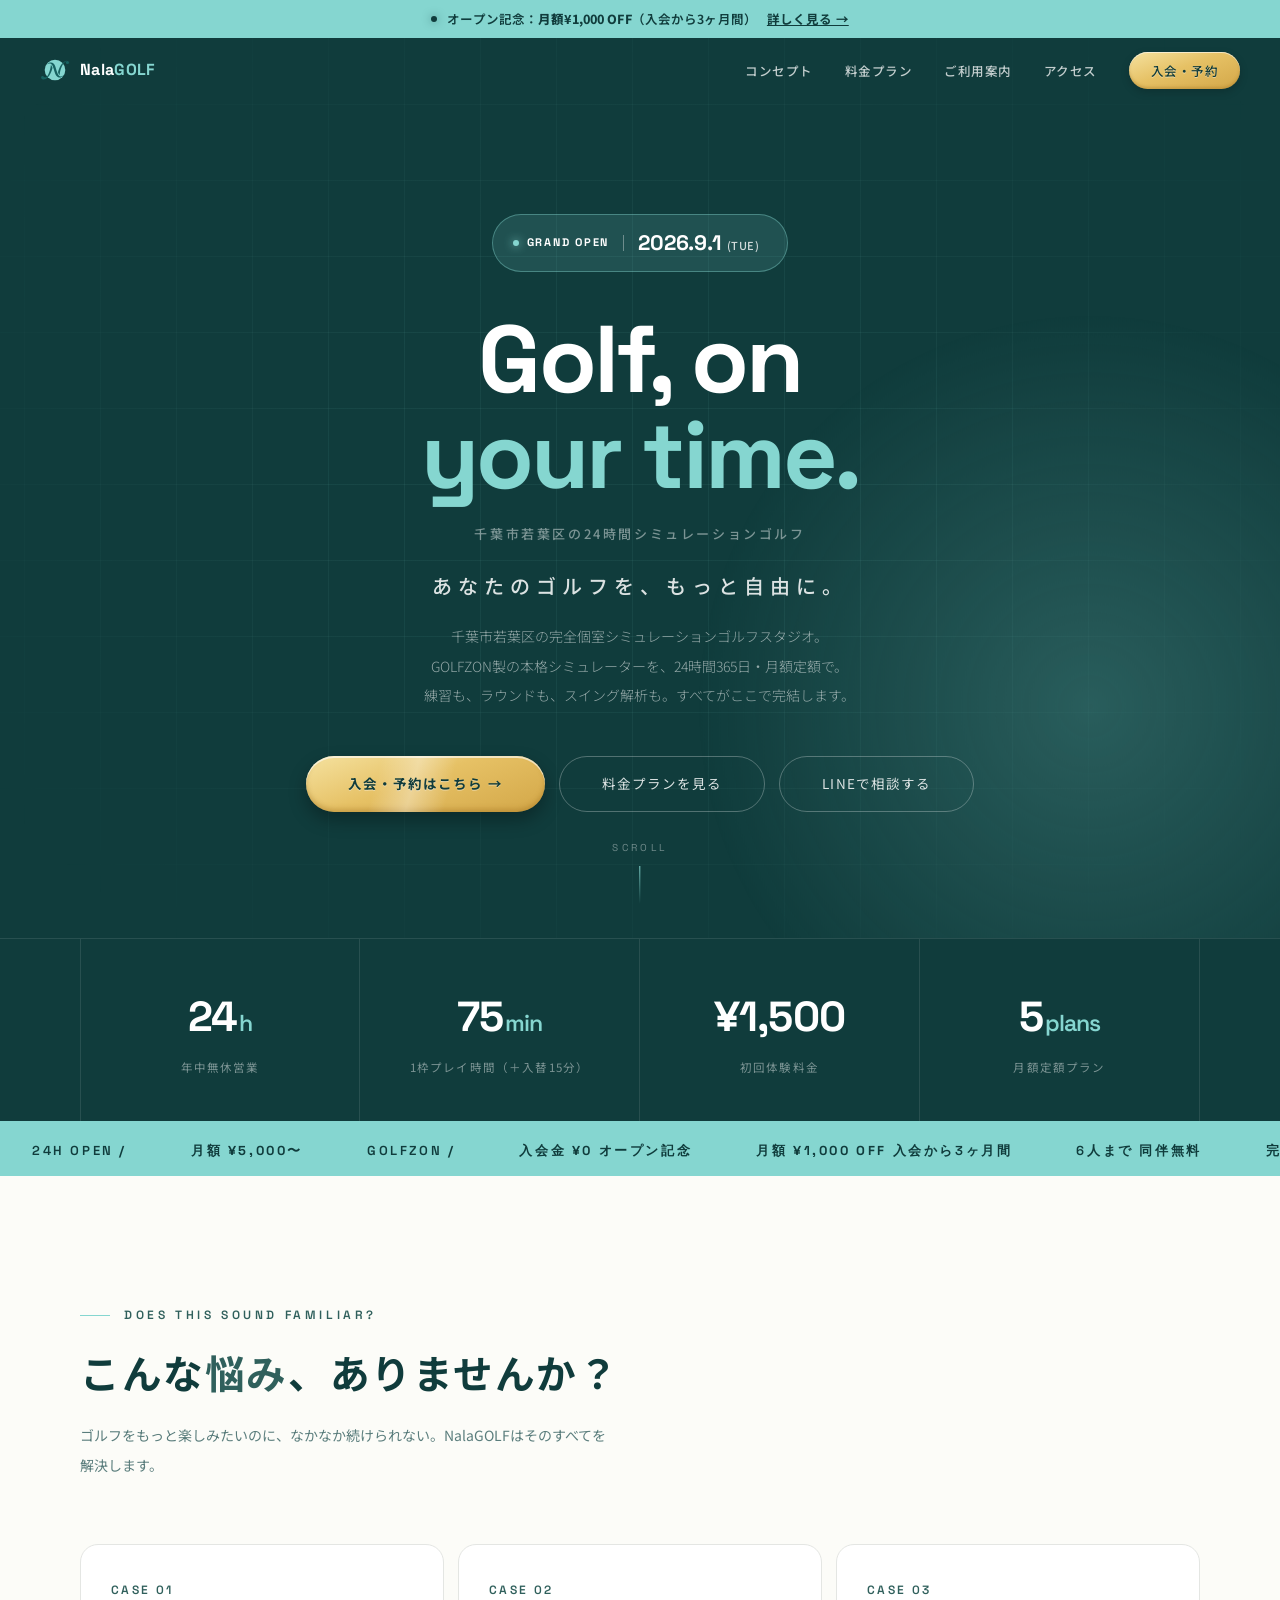
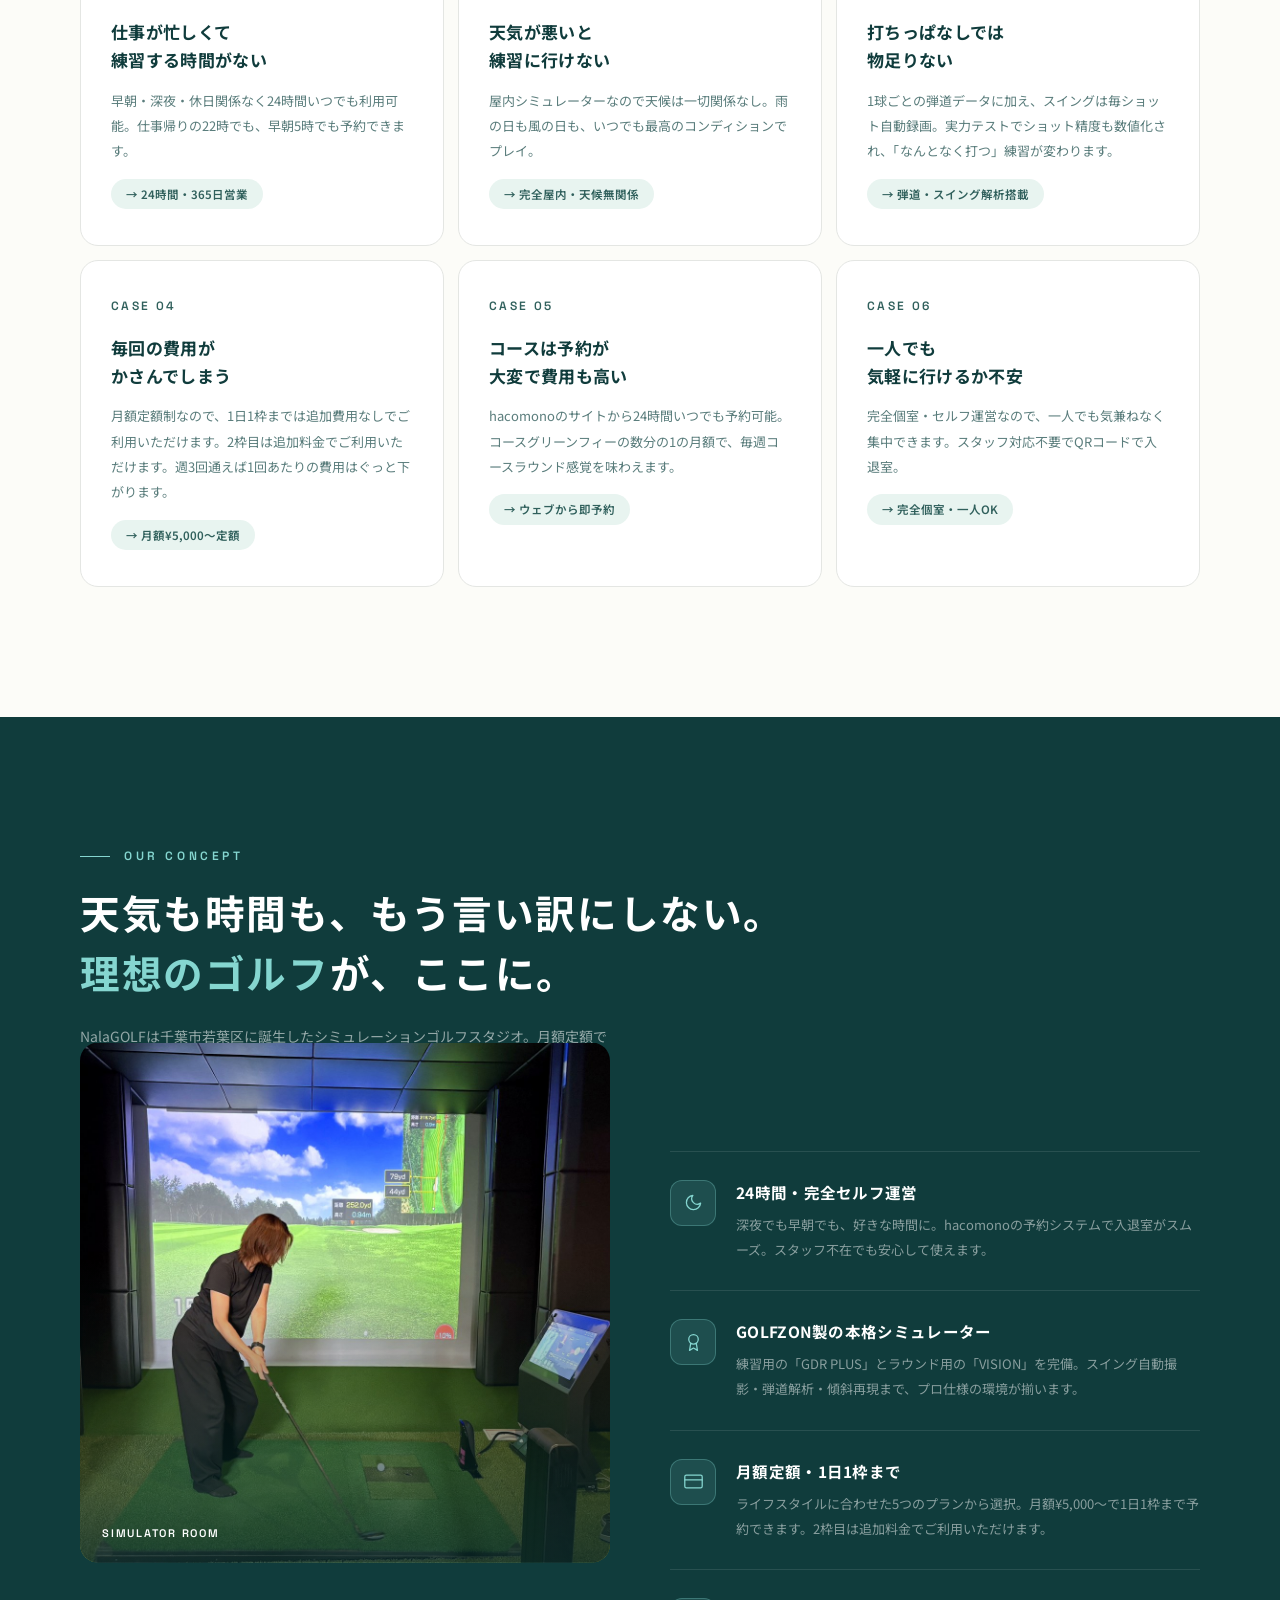
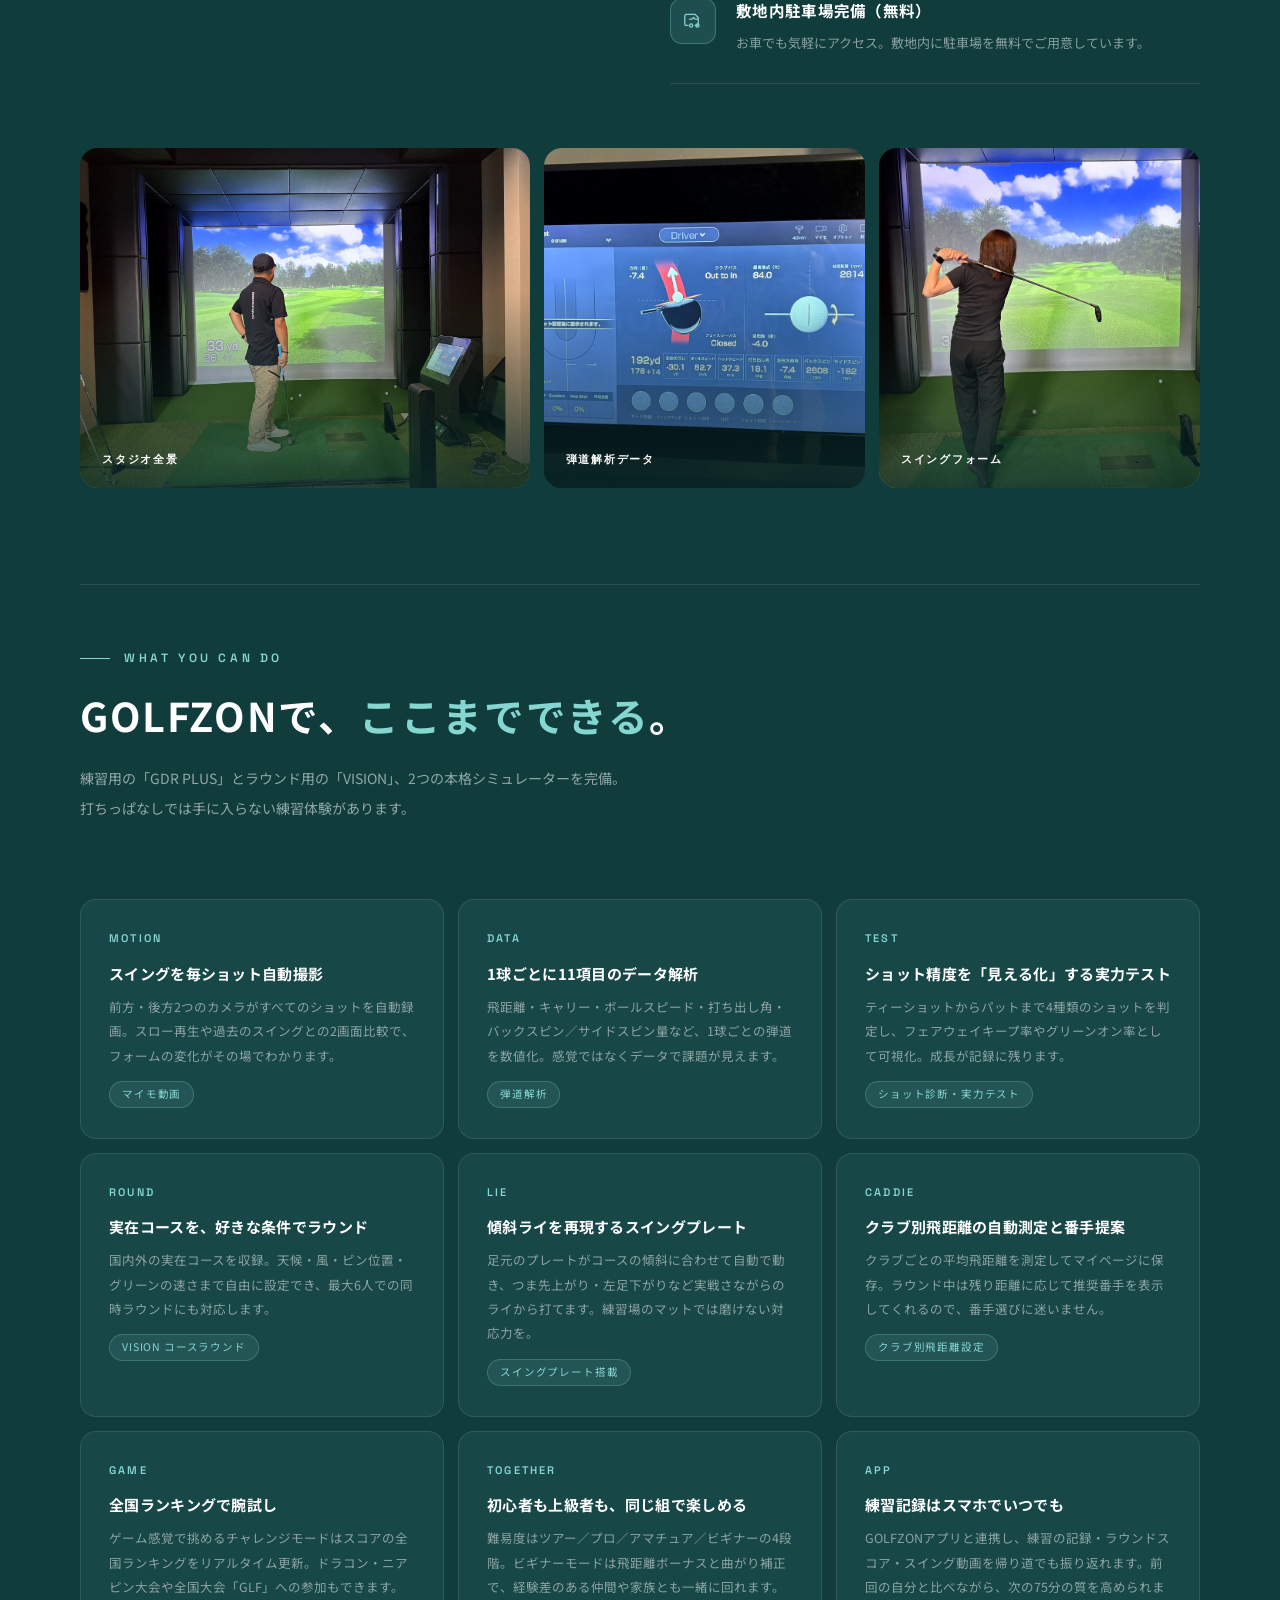
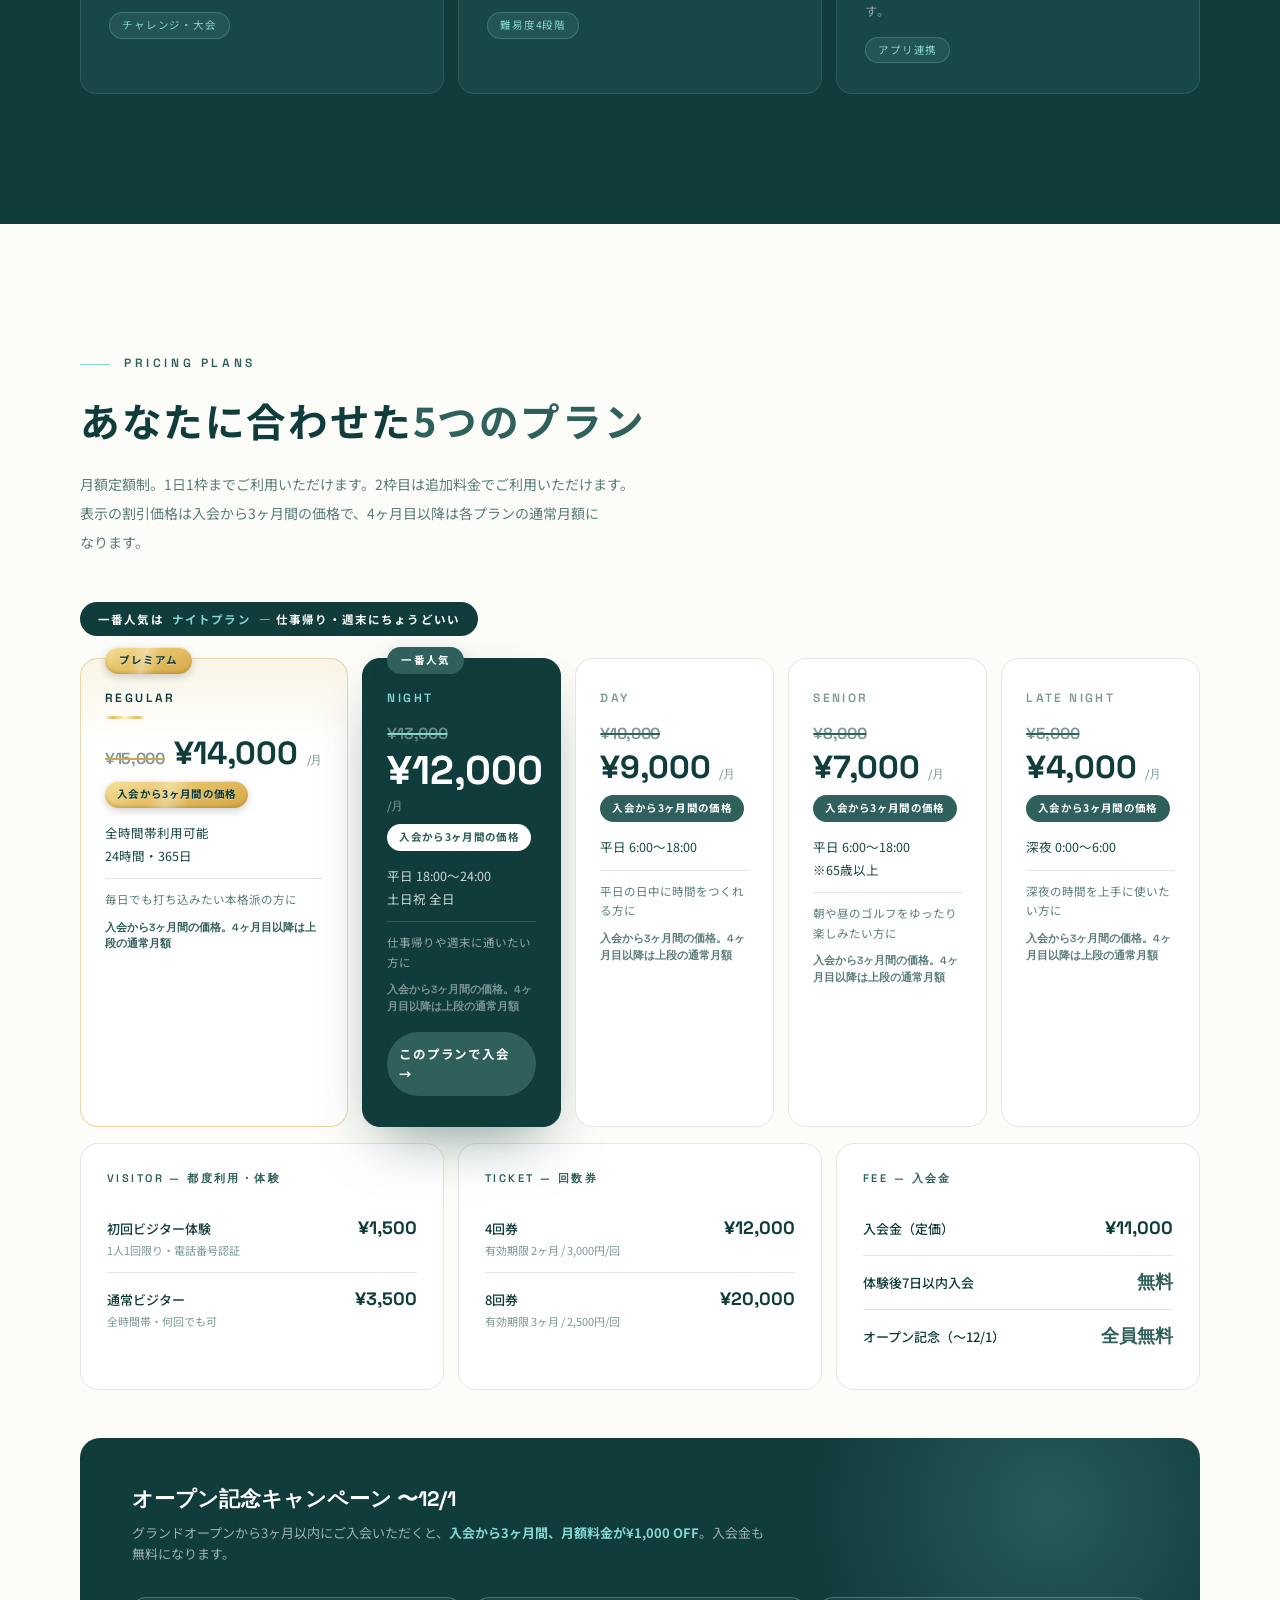
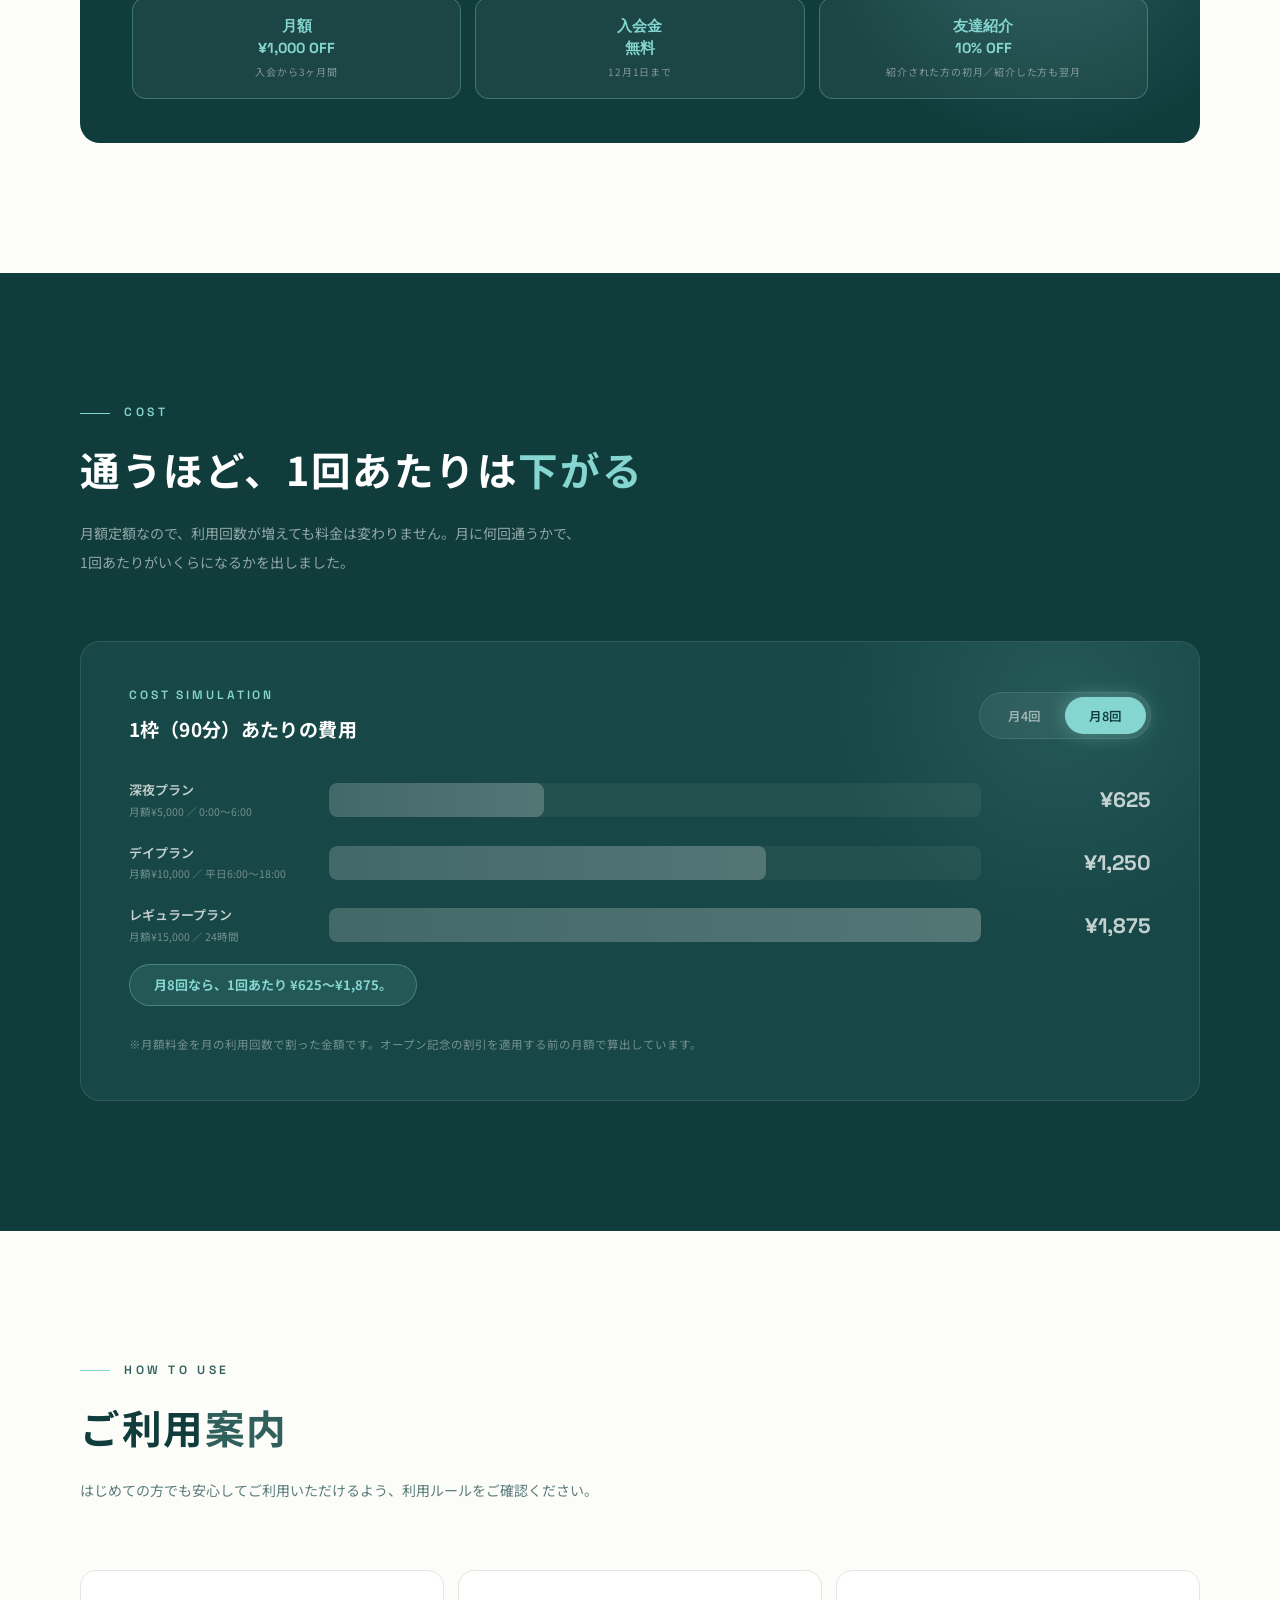
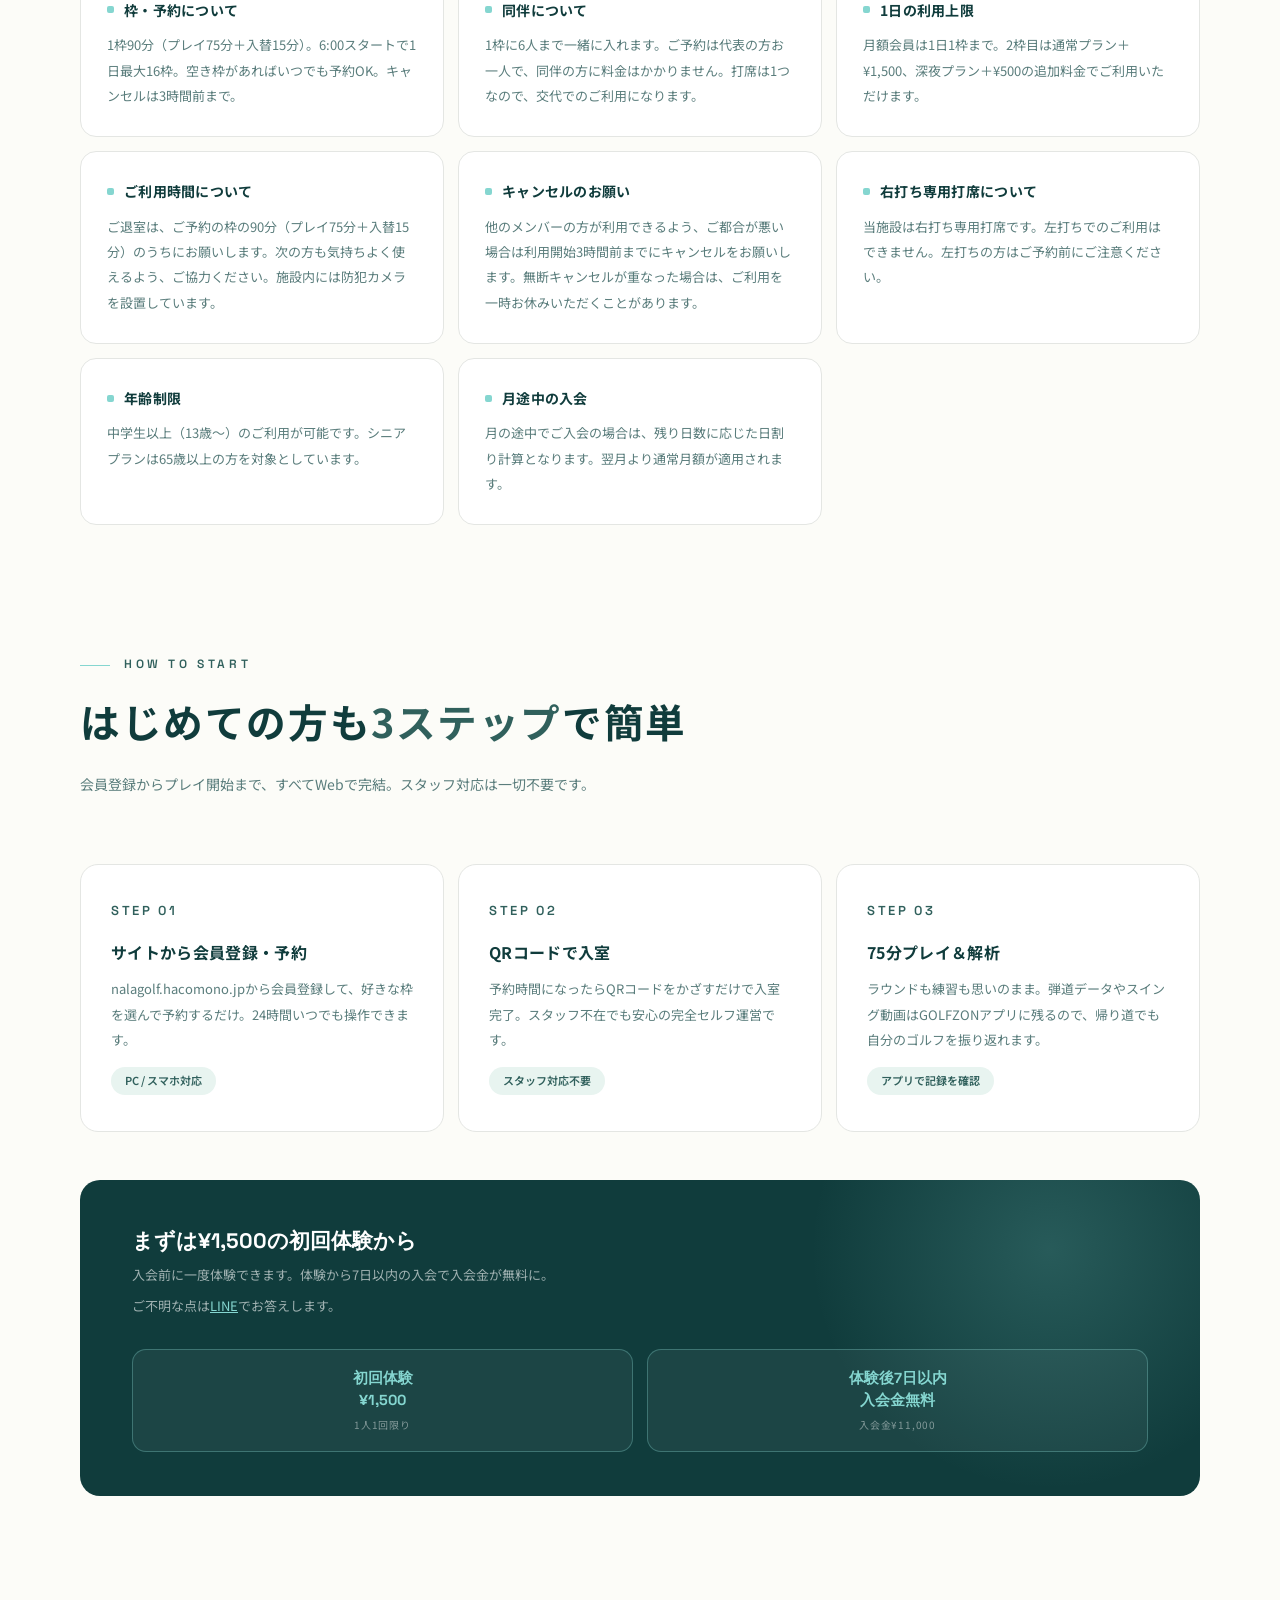
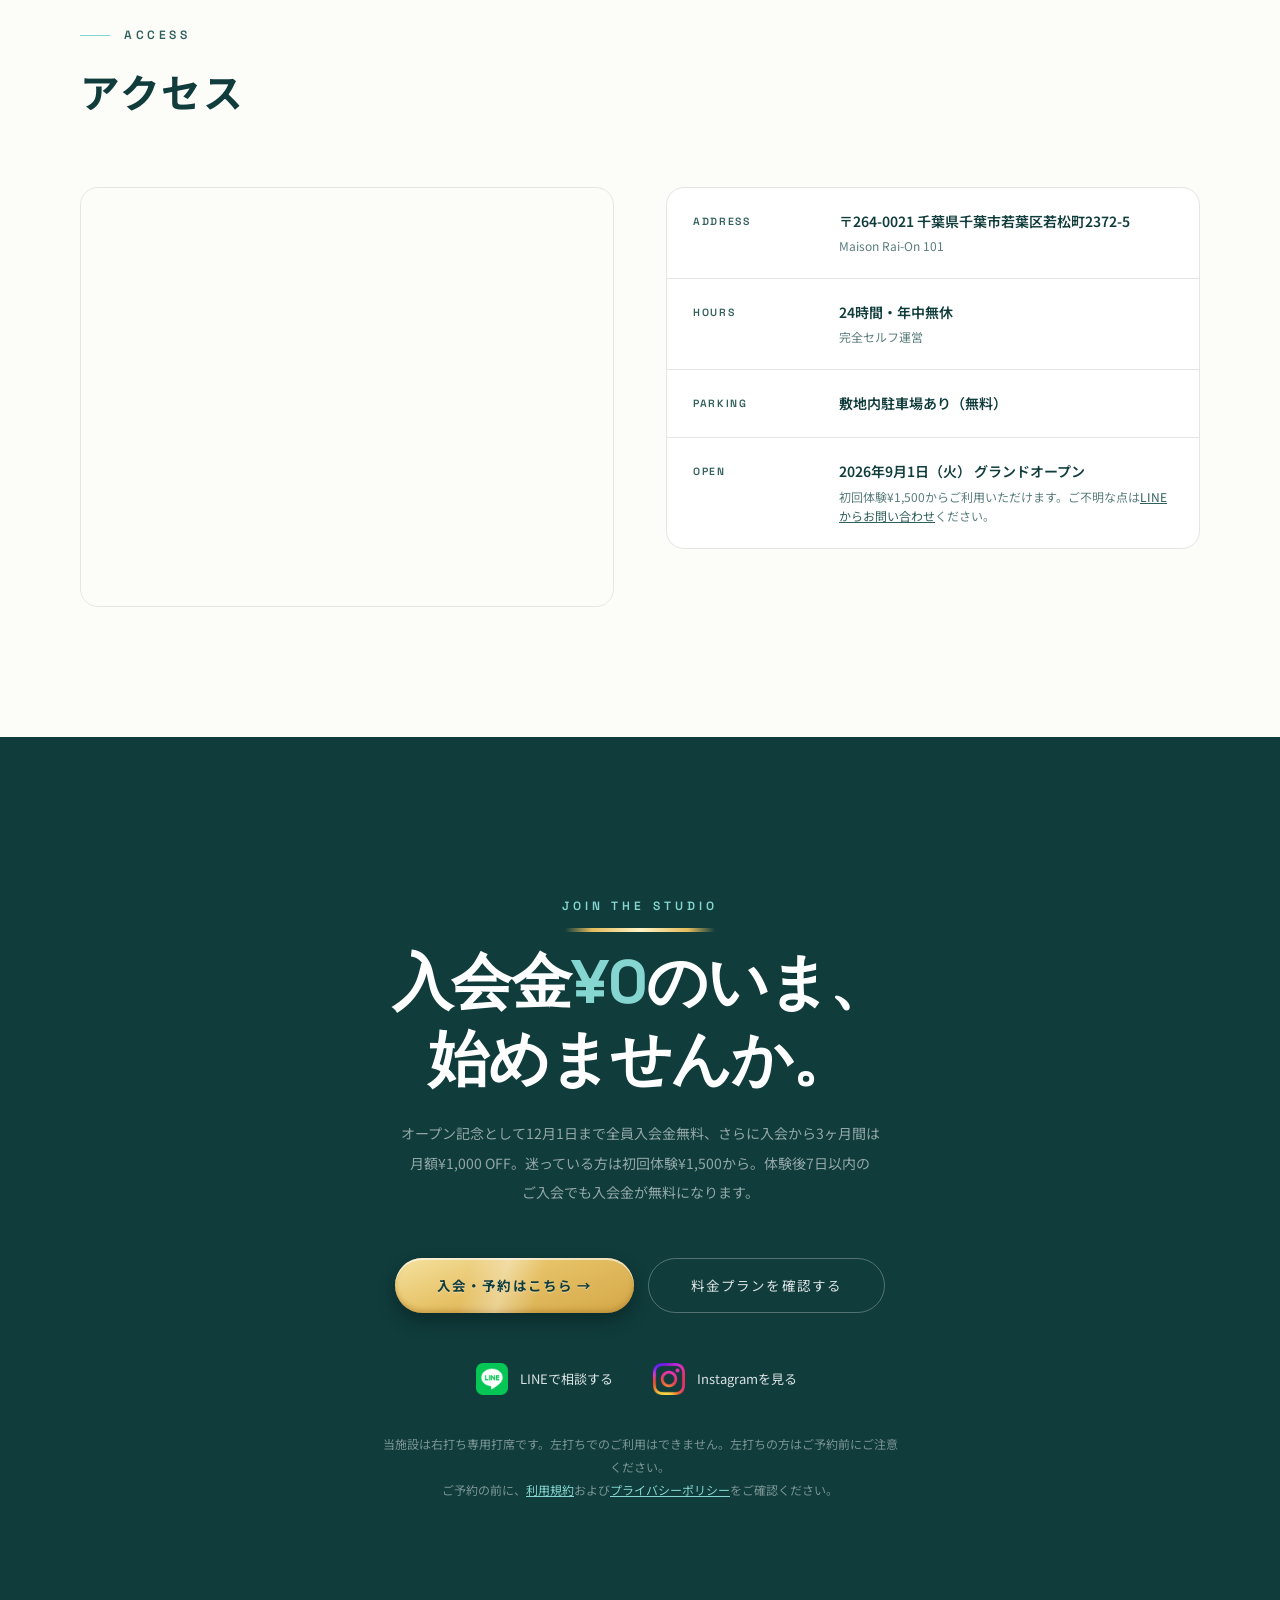
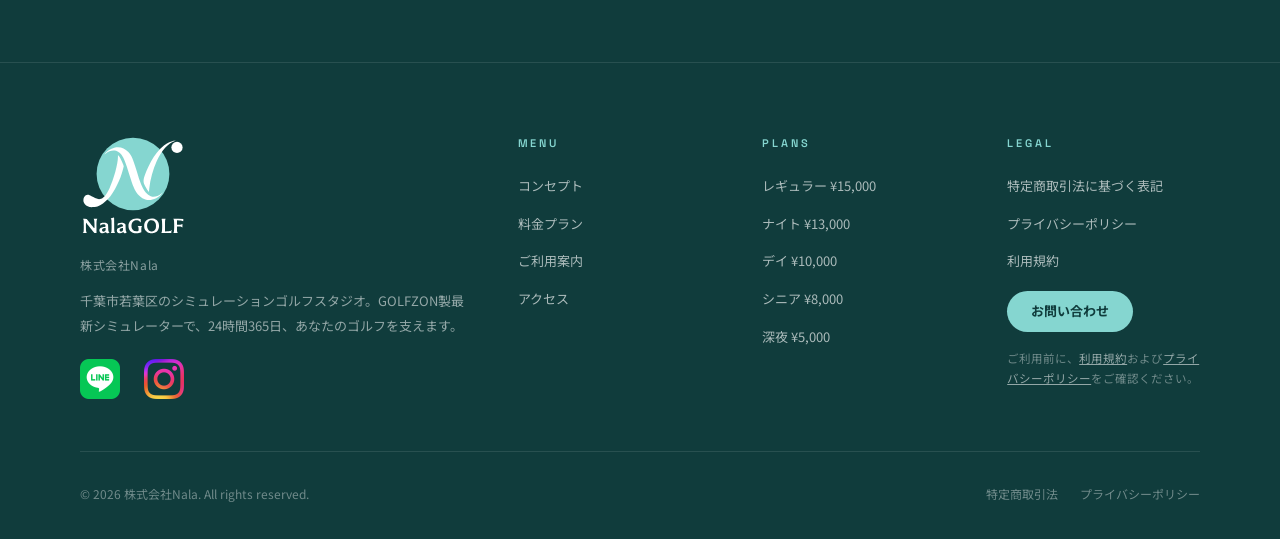
==== commit d277500e: "feat: ご利用案内にご利用時間（90分以内の退室・防犯カメラ設置）を追加 Co-Authored-By: Claude Opus 5.5 <noreply@anthropic.com>" ====
--- a/index.html
+++ b/index.html
@@ -713,6 +713,7 @@
       <div class="rule reveal"><div class="rule-t">枠・予約について</div><p class="rule-d">1枠90分（プレイ75分＋入替15分）。6:00スタートで1日最大16枠。空き枠があればいつでも予約OK。キャンセルは3時間前まで。</p></div>
       <div class="rule reveal d1"><div class="rule-t">同伴について</div><p class="rule-d">1枠に6人まで一緒に入れます。ご予約は代表の方お一人で、同伴の方に料金はかかりません。打席は1つなので、交代でのご利用になります。</p></div>
       <div class="rule reveal d1"><div class="rule-t">1日の利用上限</div><p class="rule-d">月額会員は1日1枠まで。2枠目は通常プラン＋¥1,500、深夜プラン＋¥500の追加料金でご利用いただけます。</p></div>
+      <div class="rule reveal d2"><div class="rule-t">ご利用時間について</div><p class="rule-d">ご退室は、ご予約の枠の90分（プレイ75分＋入替15分）のうちにお願いします。次の方も気持ちよく使えるよう、ご協力ください。施設内には防犯カメラを設置しています。</p></div>
       <div class="rule reveal d2"><div class="rule-t">キャンセルのお願い</div><p class="rule-d">他のメンバーの方が利用できるよう、ご都合が悪い場合は利用開始3時間前までにキャンセルをお願いします。無断キャンセルが重なった場合は、ご利用を一時お休みいただくことがあります。</p></div>
       <div class="rule reveal"><div class="rule-t">右打ち専用打席について</div><p class="rule-d">当施設は右打ち専用打席です。左打ちでのご利用はできません。左打ちの方はご予約前にご注意ください。</p></div>
       <div class="rule reveal"><div class="rule-t">年齢制限</div><p class="rule-d">中学生以上（13歳〜）のご利用が可能です。シニアプランは65歳以上の方を対象としています。</p></div>
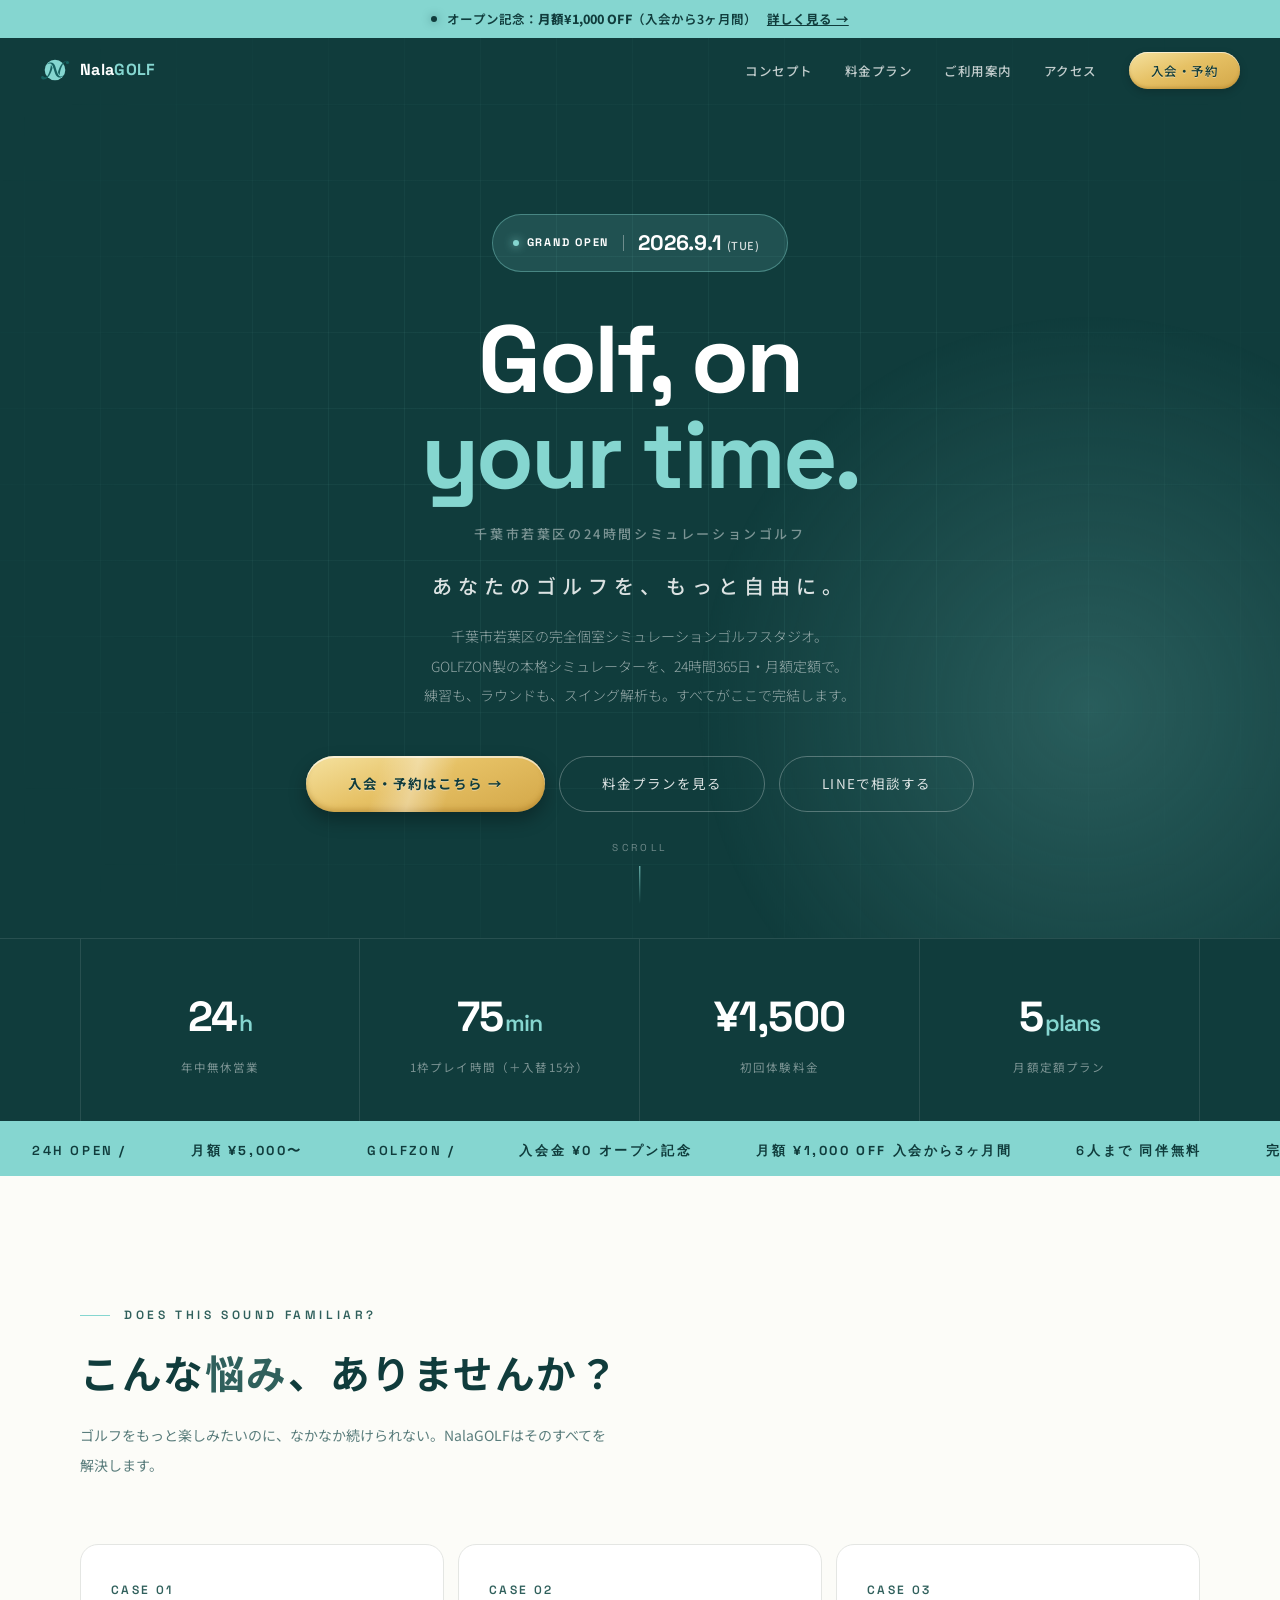
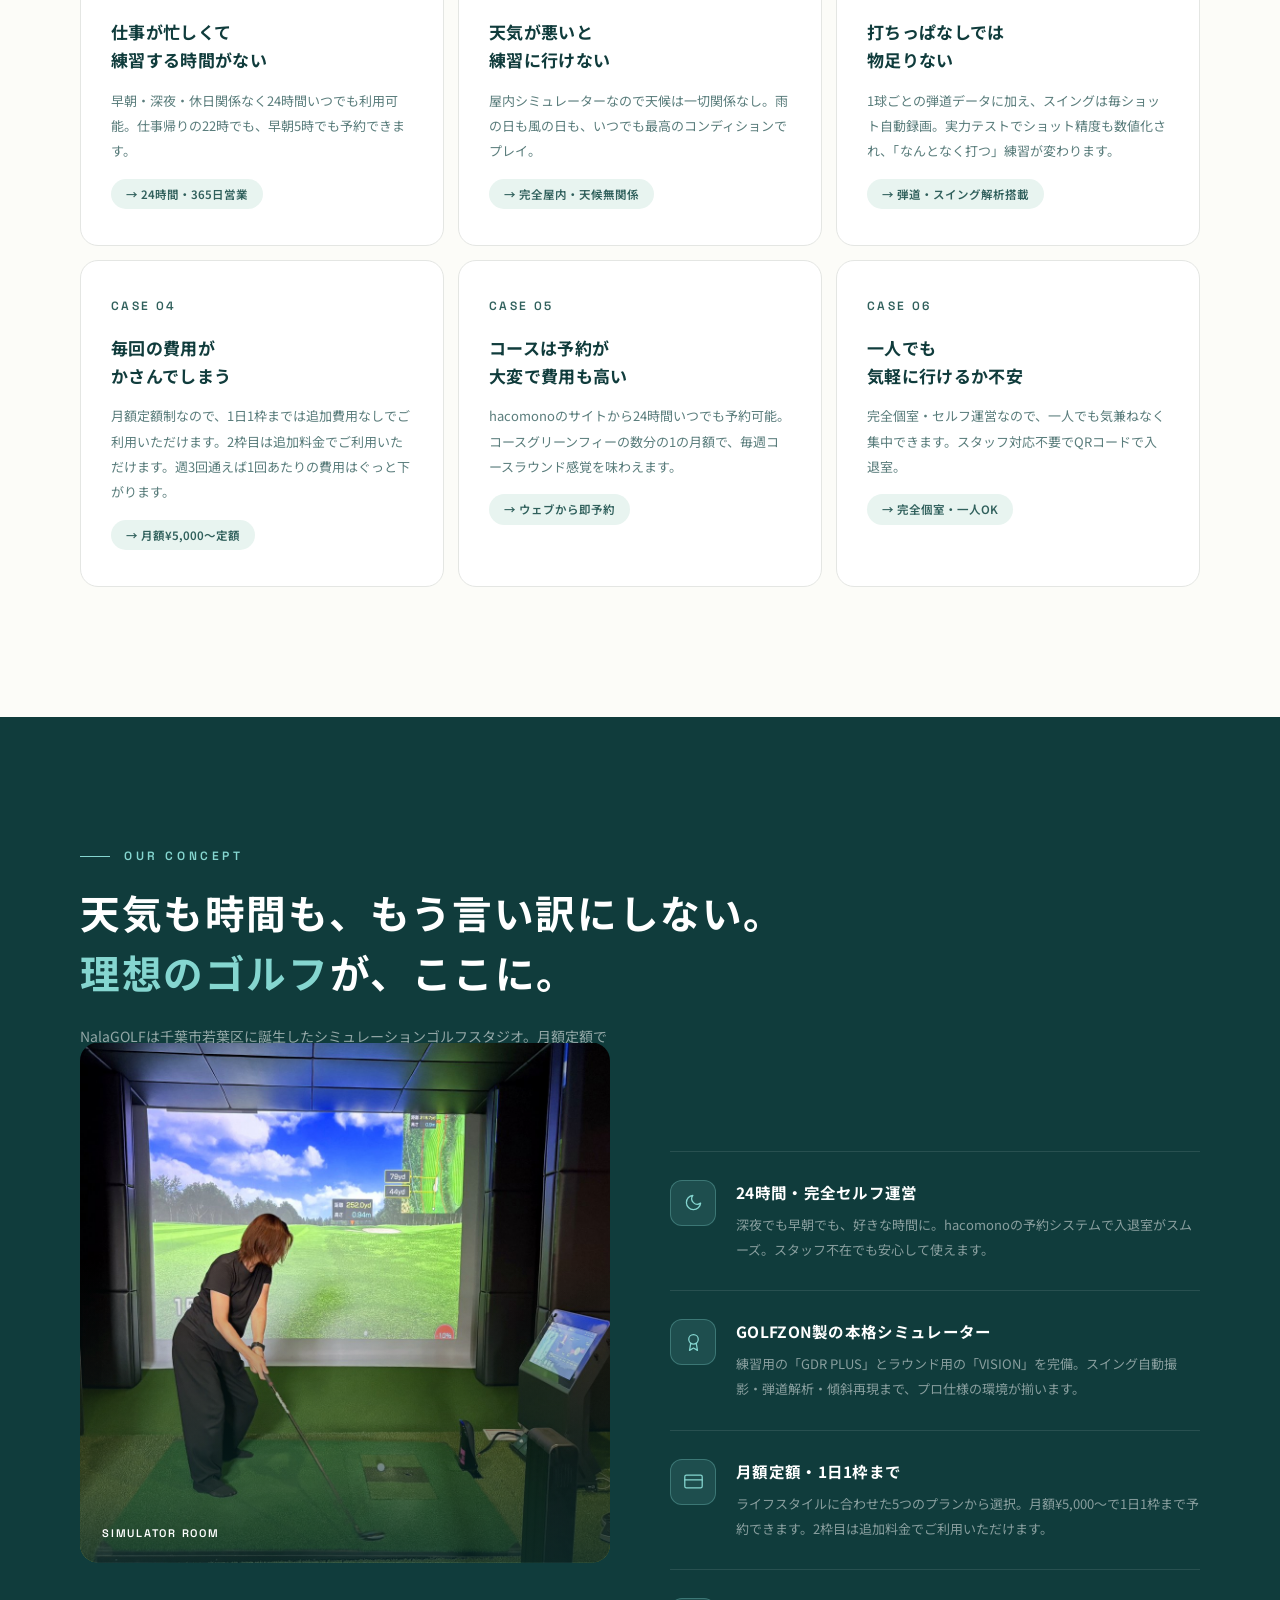
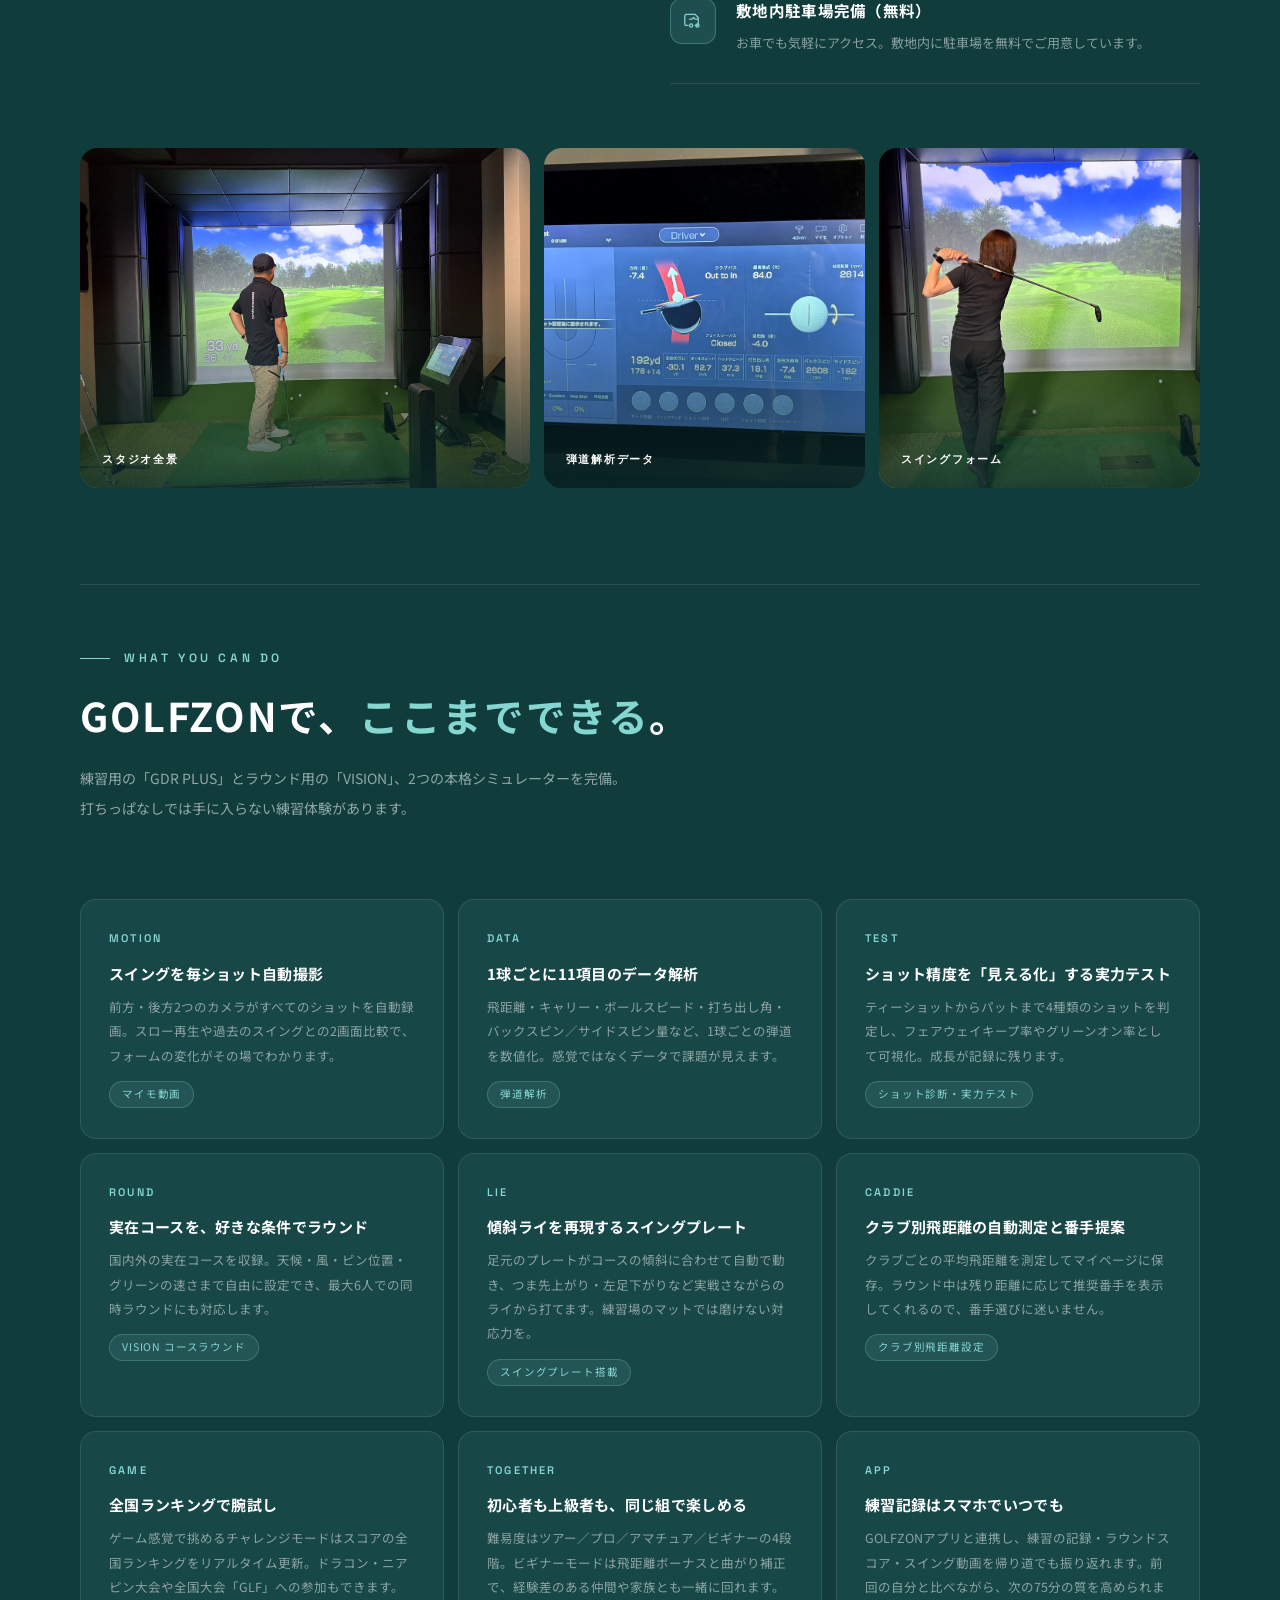
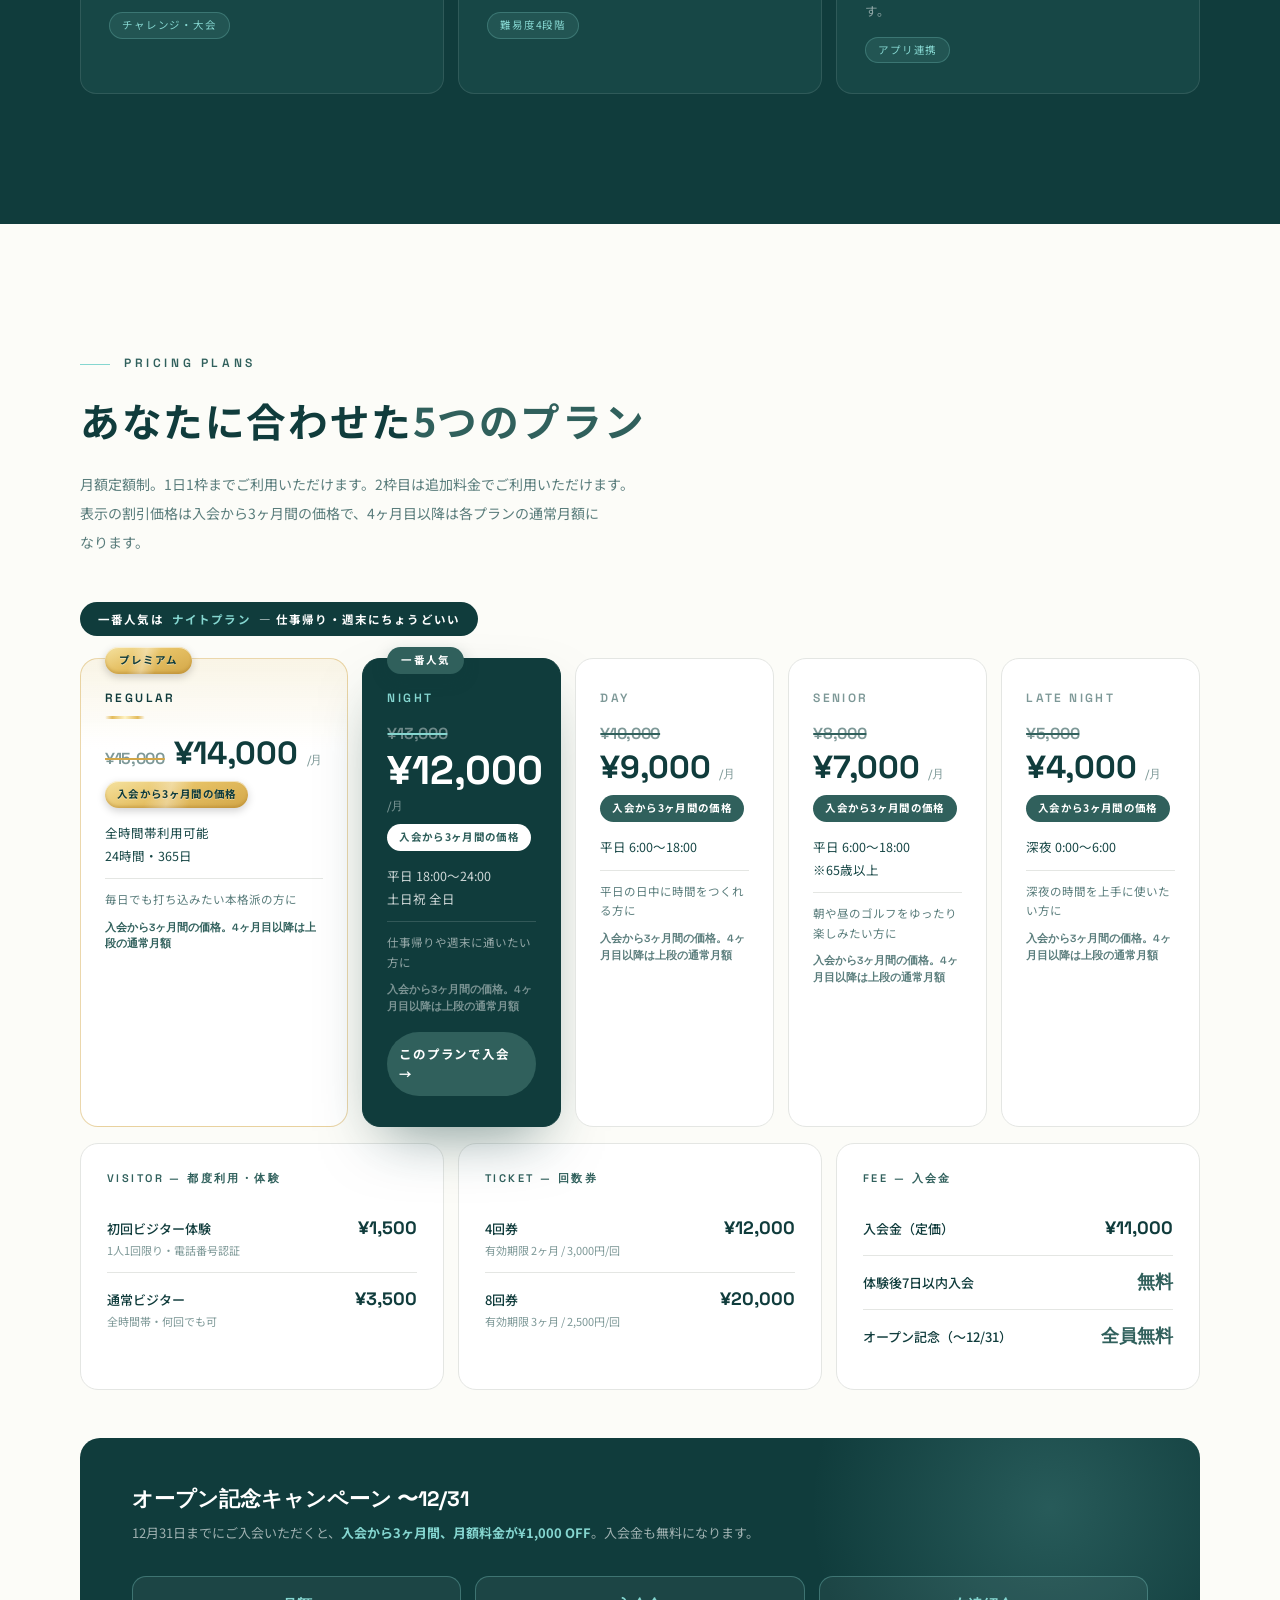
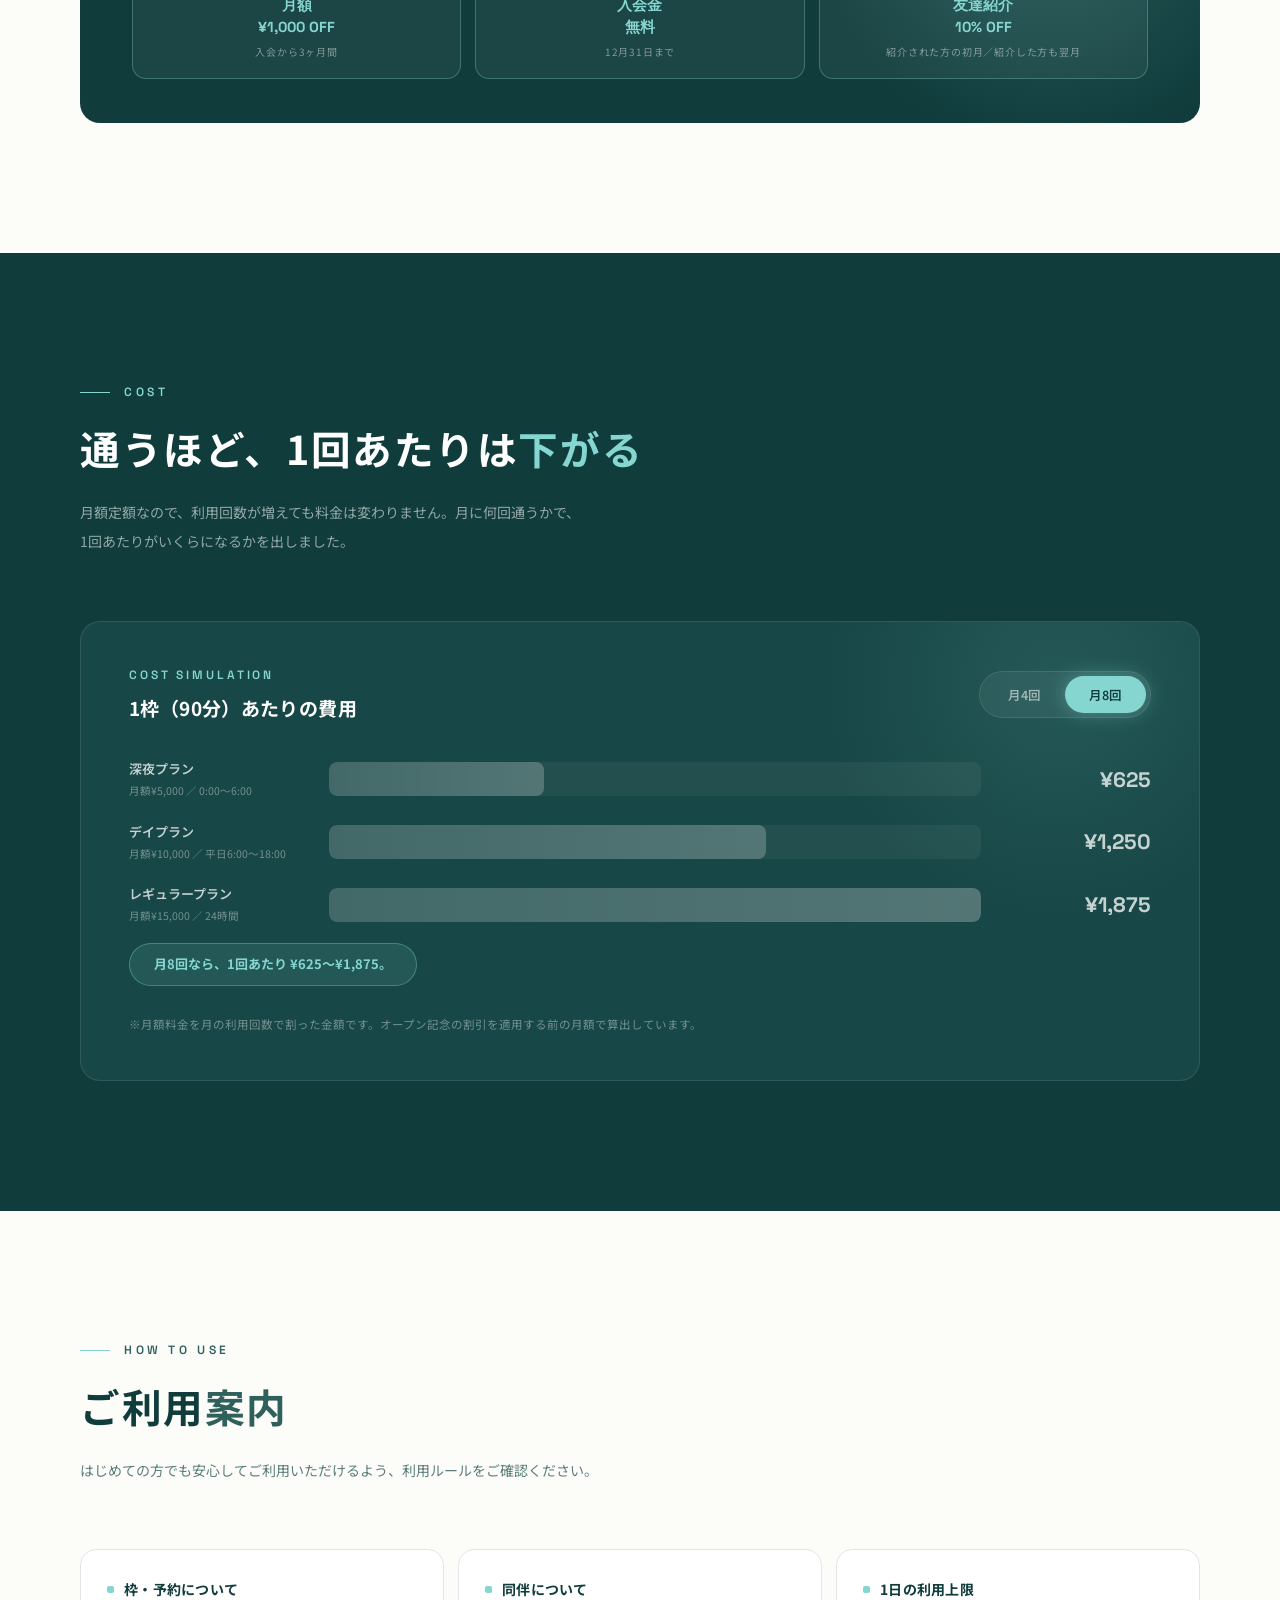
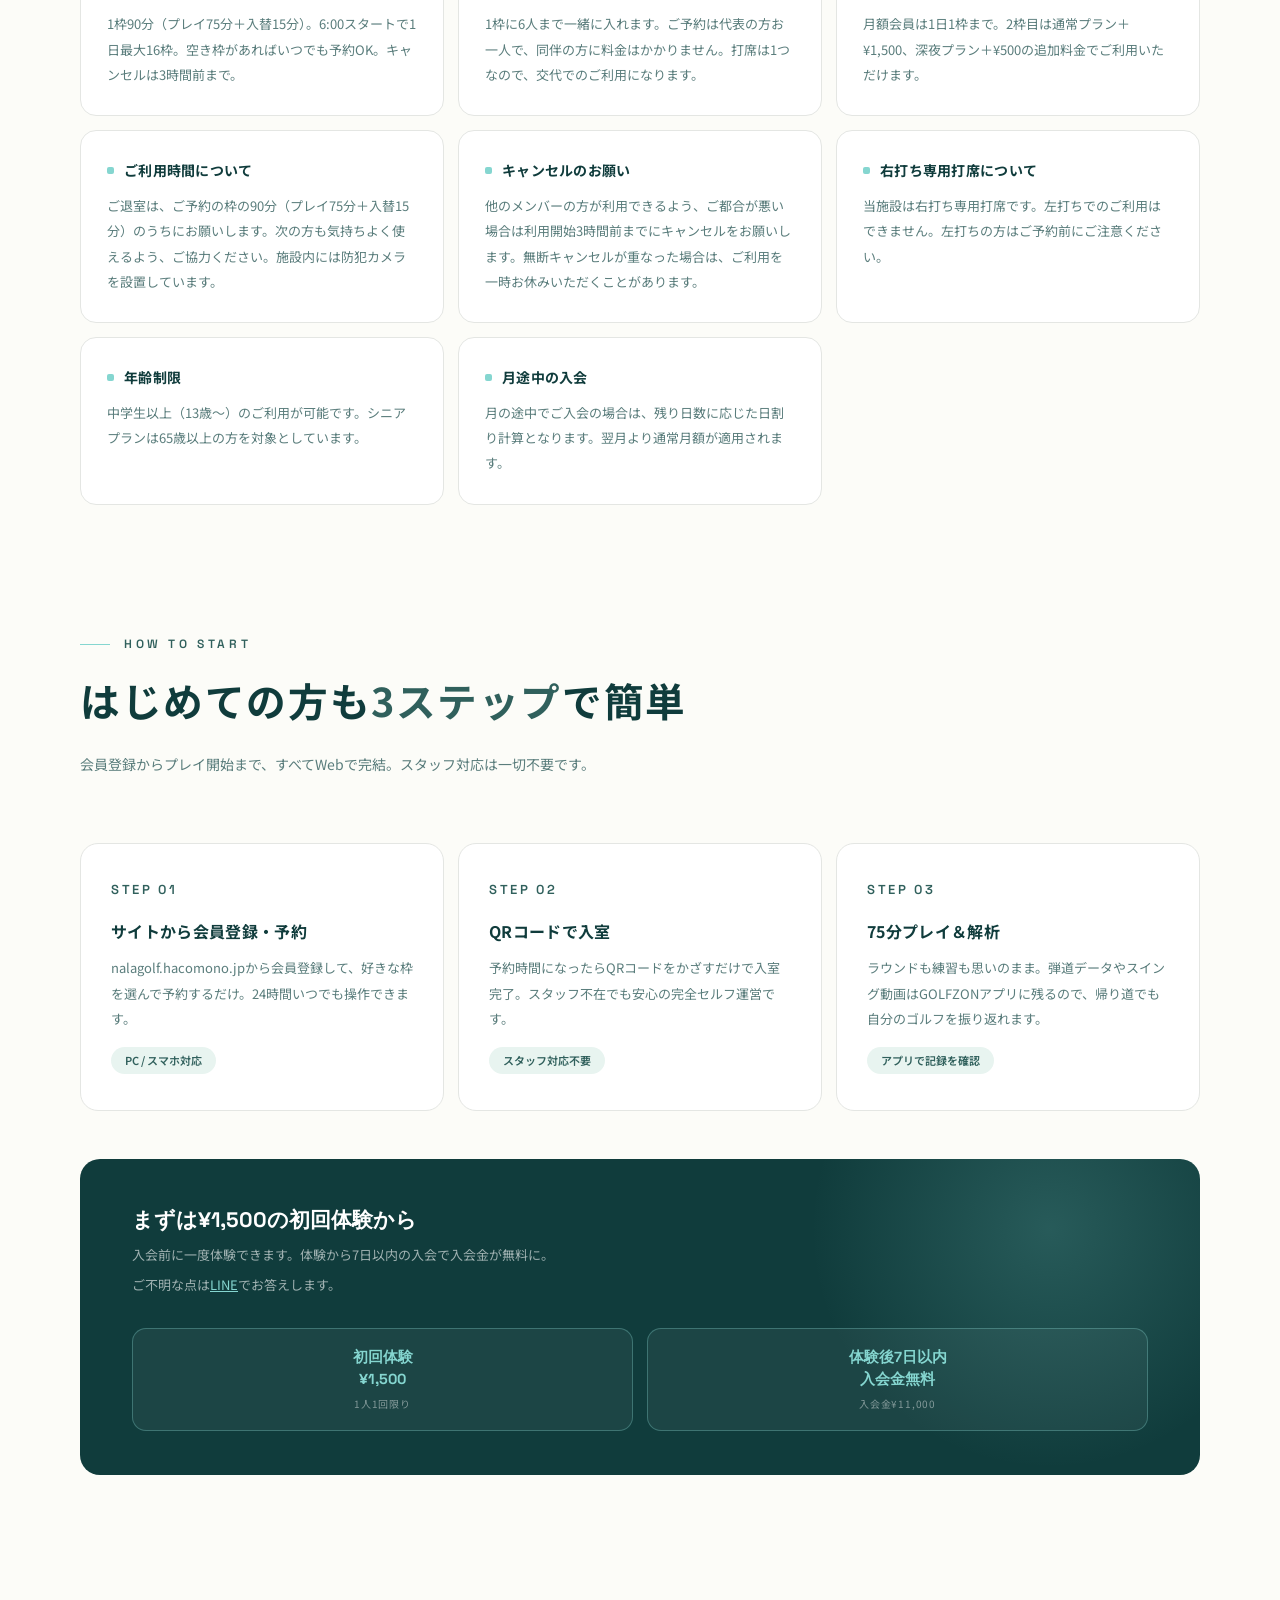
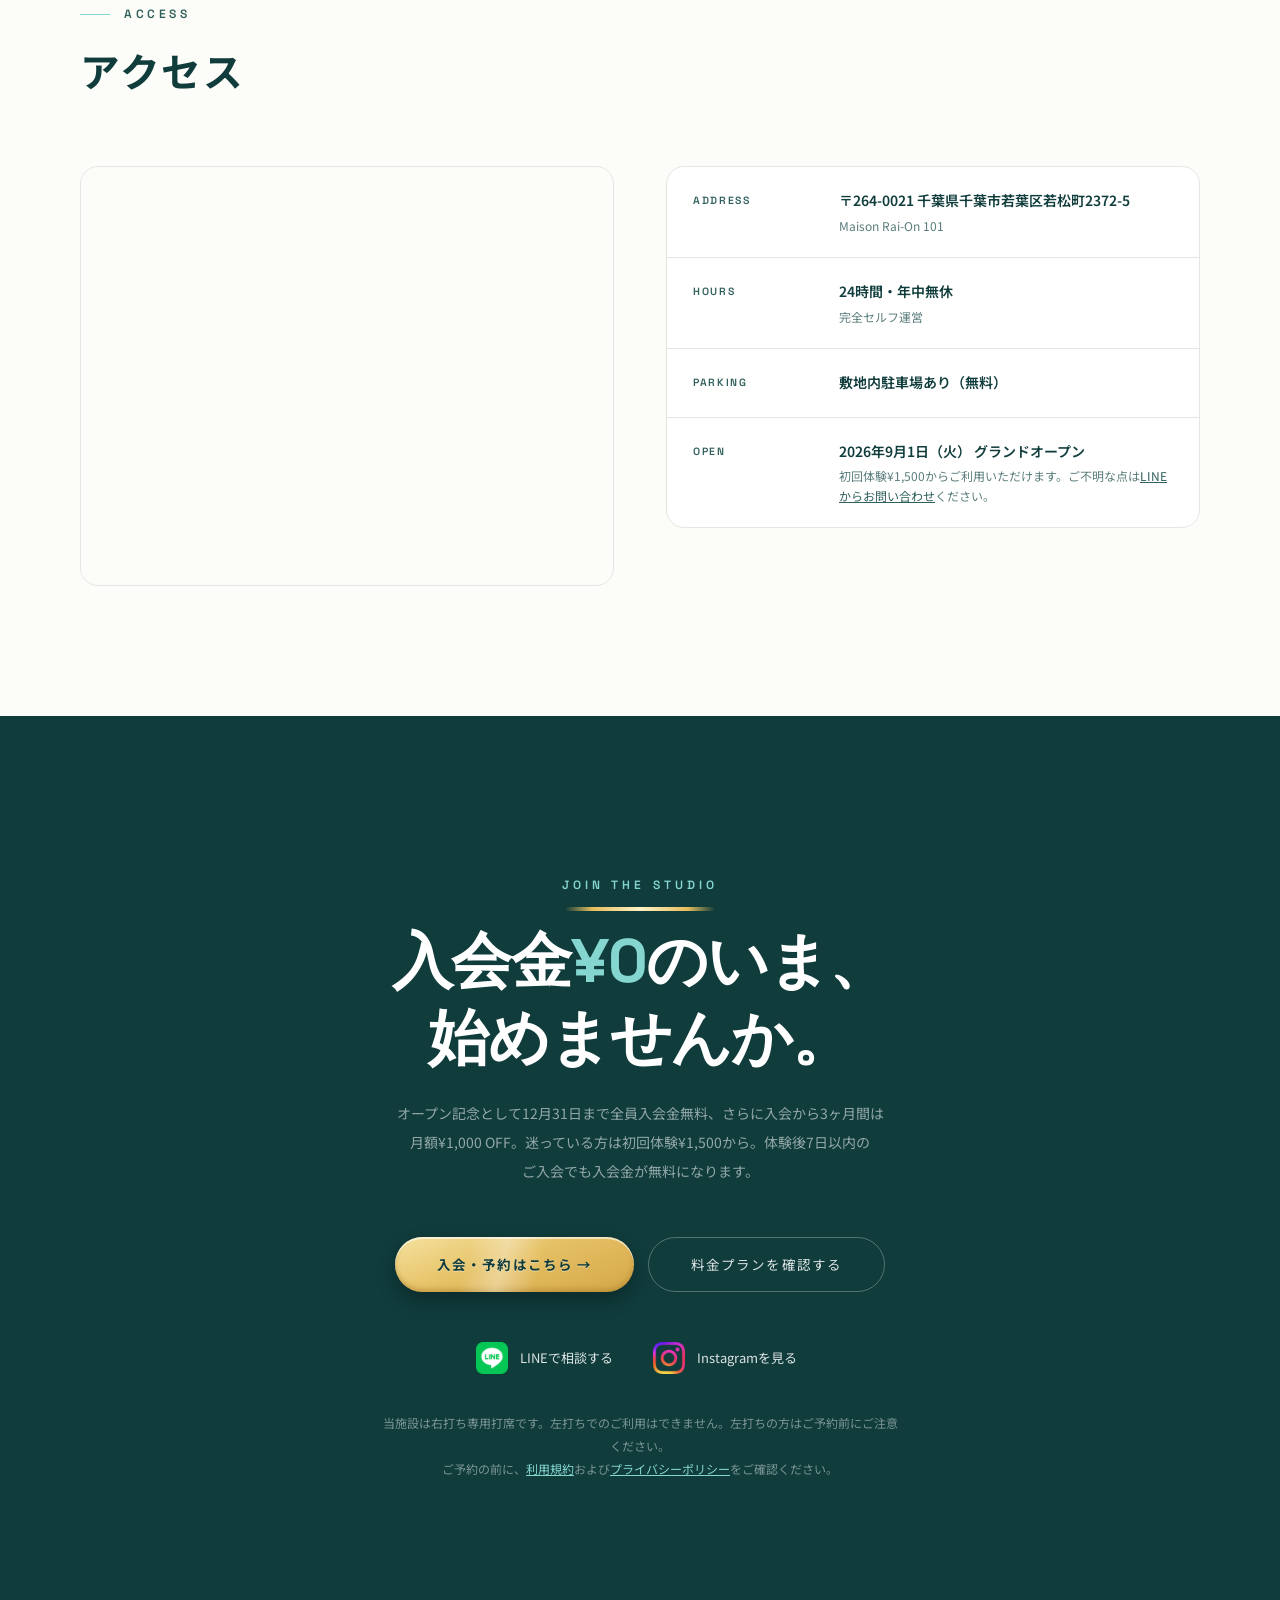
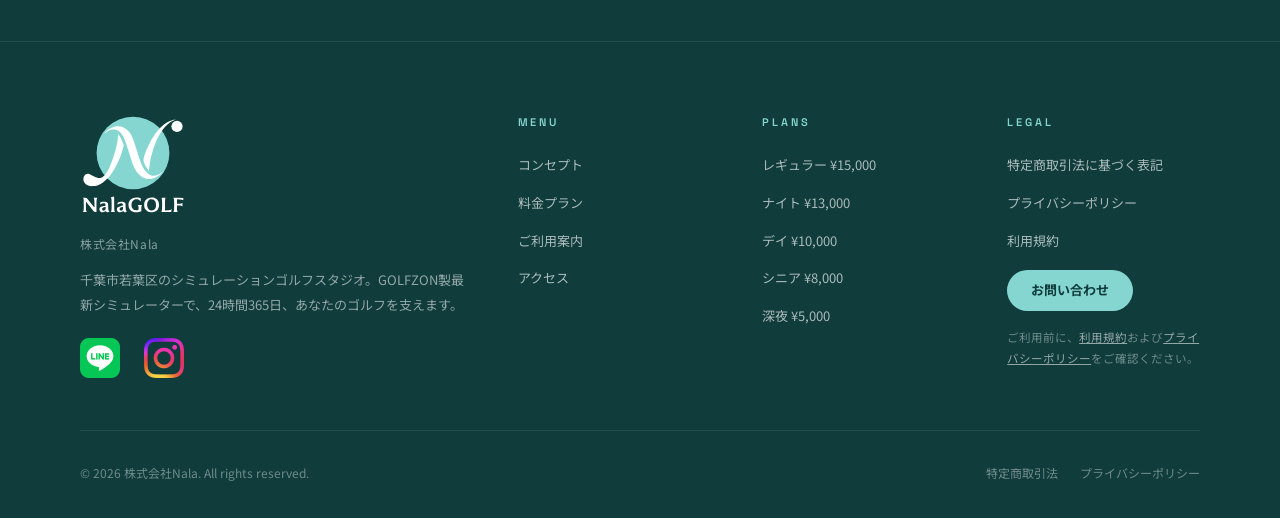
==== commit 56a82d2d: "fix: オープン記念キャンペーンの期限を12/31に変更 Co-Authored-By: Claude Opus 5.5 <noreply@anthropic.com>" ====
--- a/index.html
+++ b/index.html
@@ -644,17 +644,17 @@
         <div class="sub-title">Fee — 入会金</div>
         <div class="pr"><div><div class="pr-l">入会金（定価）</div></div><div class="pr-v">¥11,000</div></div>
         <div class="pr"><div><div class="pr-l">体験後7日以内入会</div></div><div class="pr-v hi">無料</div></div>
-        <div class="pr"><div><div class="pr-l">オープン記念（〜12/1）</div></div><div class="pr-v hi">全員無料</div></div>
+        <div class="pr"><div><div class="pr-l">オープン記念（〜12/31）</div></div><div class="pr-v hi">全員無料</div></div>
       </div>
     </div>
     <div class="cp-block reveal">
       <div>
-        <div class="cp-h">オープン記念キャンペーン 〜12/1</div>
-        <p class="cp-p">グランドオープンから3ヶ月以内にご入会いただくと、<b style="color:var(--mint)">入会から3ヶ月間、月額料金が¥1,000 OFF</b>。入会金も無料になります。</p>
+        <div class="cp-h">オープン記念キャンペーン 〜12/31</div>
+        <p class="cp-p">12月31日までにご入会いただくと、<b style="color:var(--mint)">入会から3ヶ月間、月額料金が¥1,000 OFF</b>。入会金も無料になります。</p>
       </div>
       <div class="cp-tags">
         <div class="cp-tag"><div class="cp-tag-v">月額<br>¥1,000 OFF</div><div class="cp-tag-l">入会から3ヶ月間</div></div>
-        <div class="cp-tag"><div class="cp-tag-v">入会金<br>無料</div><div class="cp-tag-l">12月1日まで</div></div>
+        <div class="cp-tag"><div class="cp-tag-v">入会金<br>無料</div><div class="cp-tag-l">12月31日まで</div></div>
         <div class="cp-tag"><div class="cp-tag-v">友達紹介<br>10% OFF</div><div class="cp-tag-l">紹介された方の初月／紹介した方も翌月</div></div>
       </div>
     </div>
@@ -773,7 +773,7 @@
   <div class="cta-in">
     <div class="cta-eye reveal">Join the Studio</div>
     <h2 class="cta-h reveal d1">入会金<em>¥0</em>のいま、<br>始めませんか。</h2>
-    <p class="cta-p reveal d2">オープン記念として12月1日まで全員入会金無料、さらに入会から3ヶ月間は月額¥1,000 OFF。迷っている方は初回体験¥1,500から。体験後7日以内のご入会でも入会金が無料になります。</p>
+    <p class="cta-p reveal d2">オープン記念として12月31日まで全員入会金無料、さらに入会から3ヶ月間は月額¥1,000 OFF。迷っている方は初回体験¥1,500から。体験後7日以内のご入会でも入会金が無料になります。</p>
     <div class="cta-btns reveal d3">
       <a href="https://nalagolf.hacomono.jp/home" target="_blank" rel="noopener" class="btn-a gold">入会・予約はこちら →</a>
       <a href="#pricing" class="btn-b">料金プランを確認する</a>
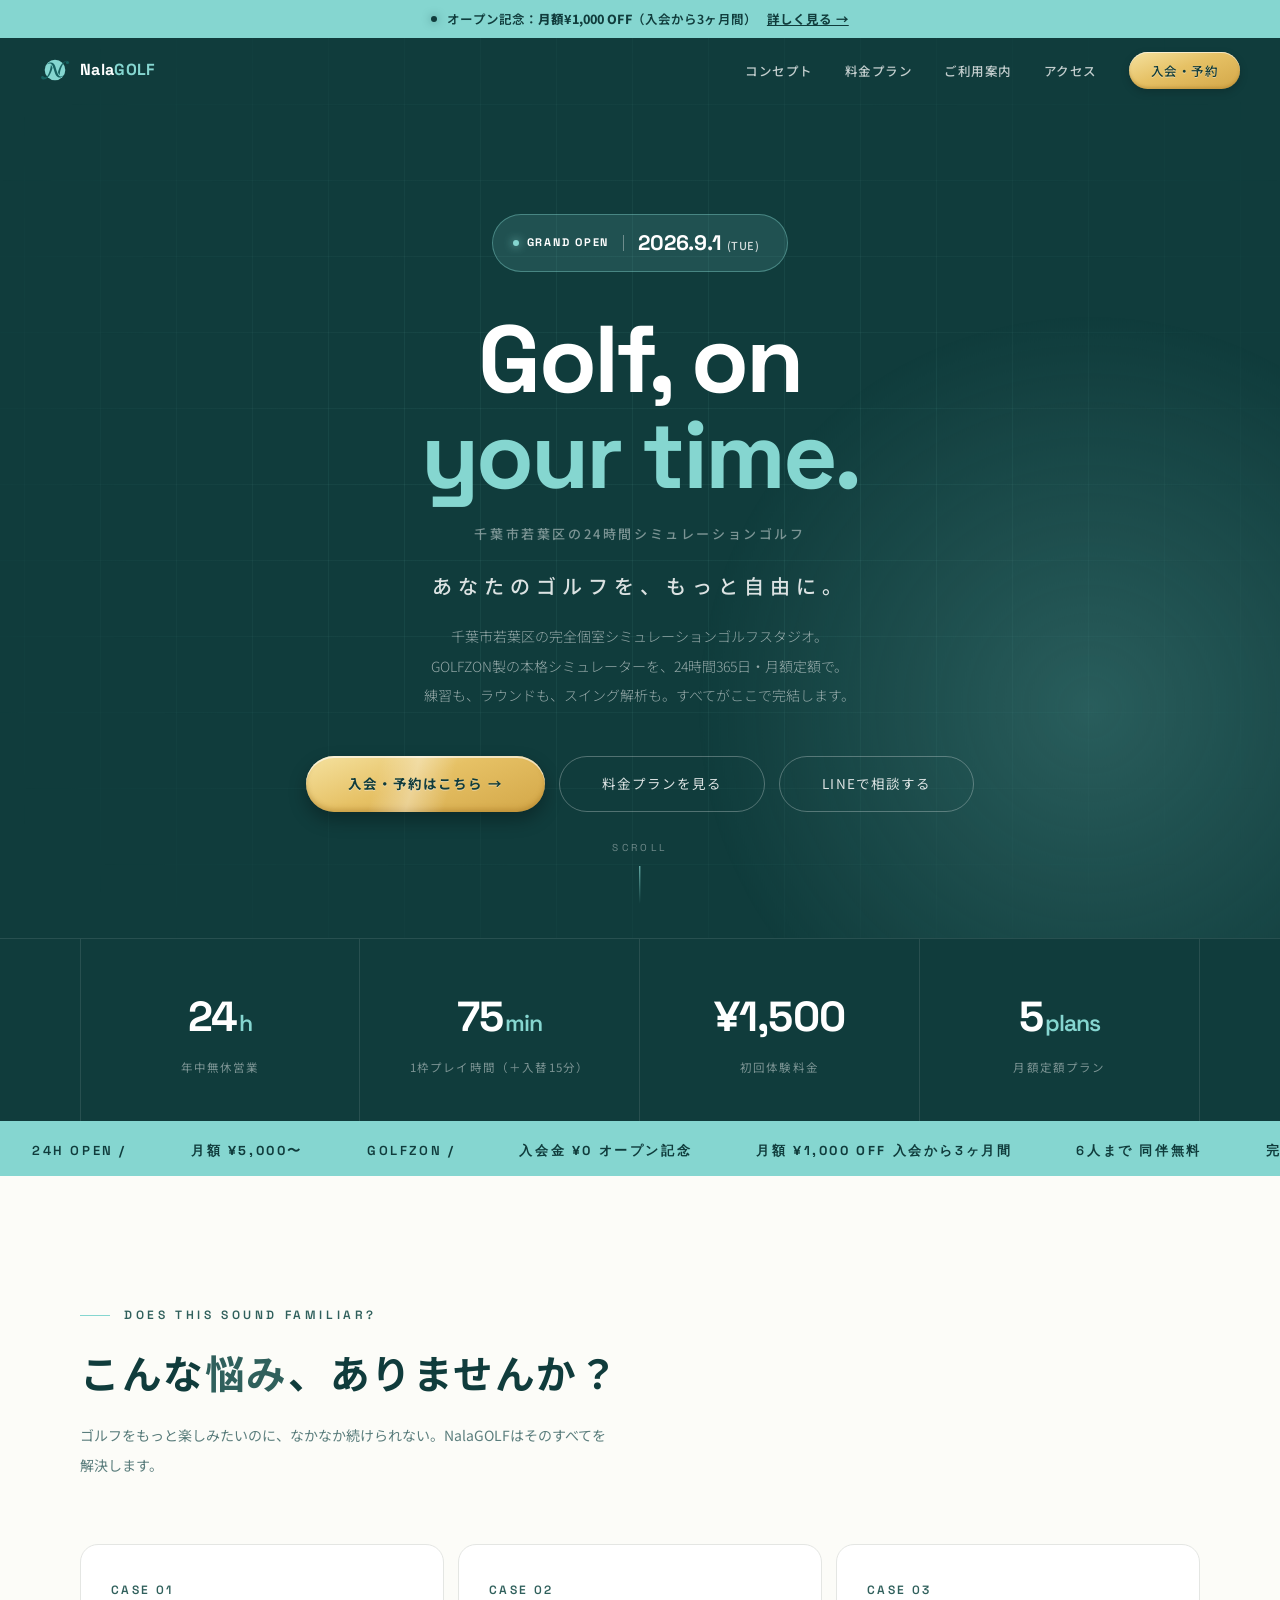
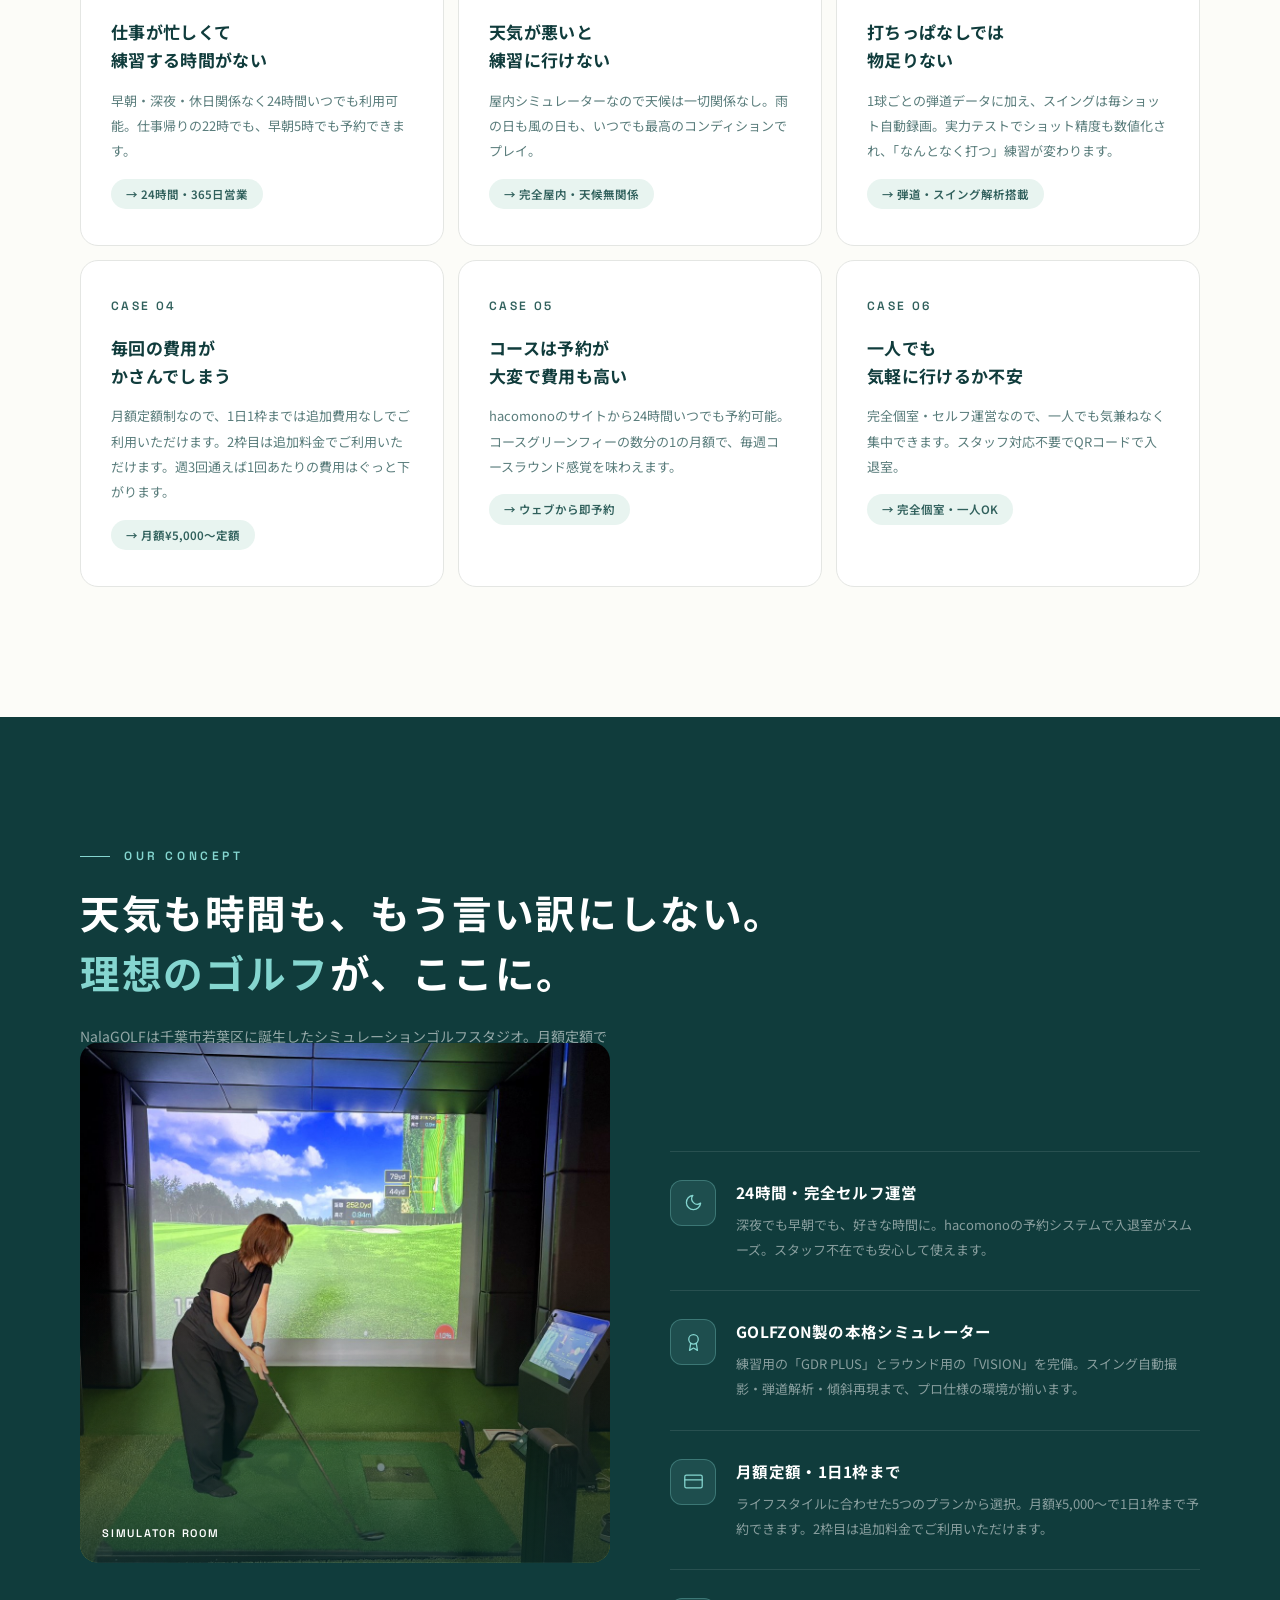
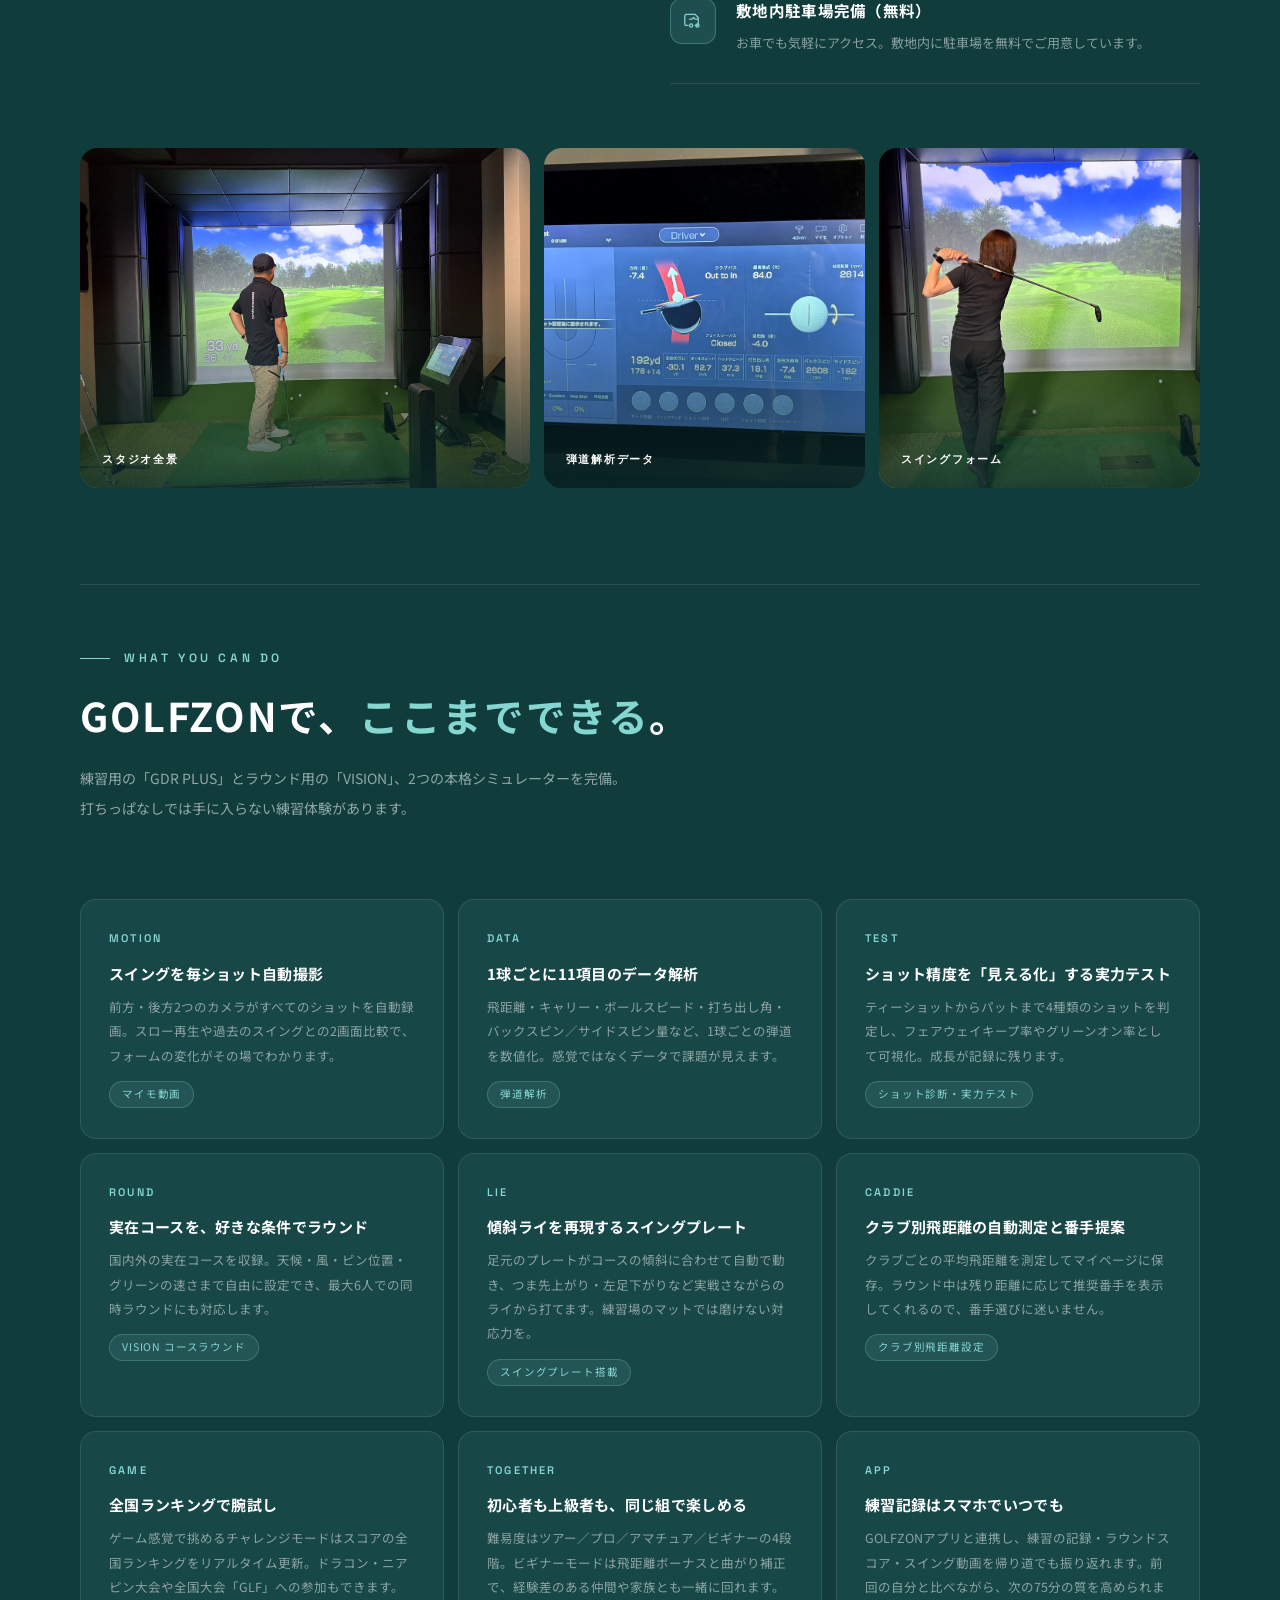
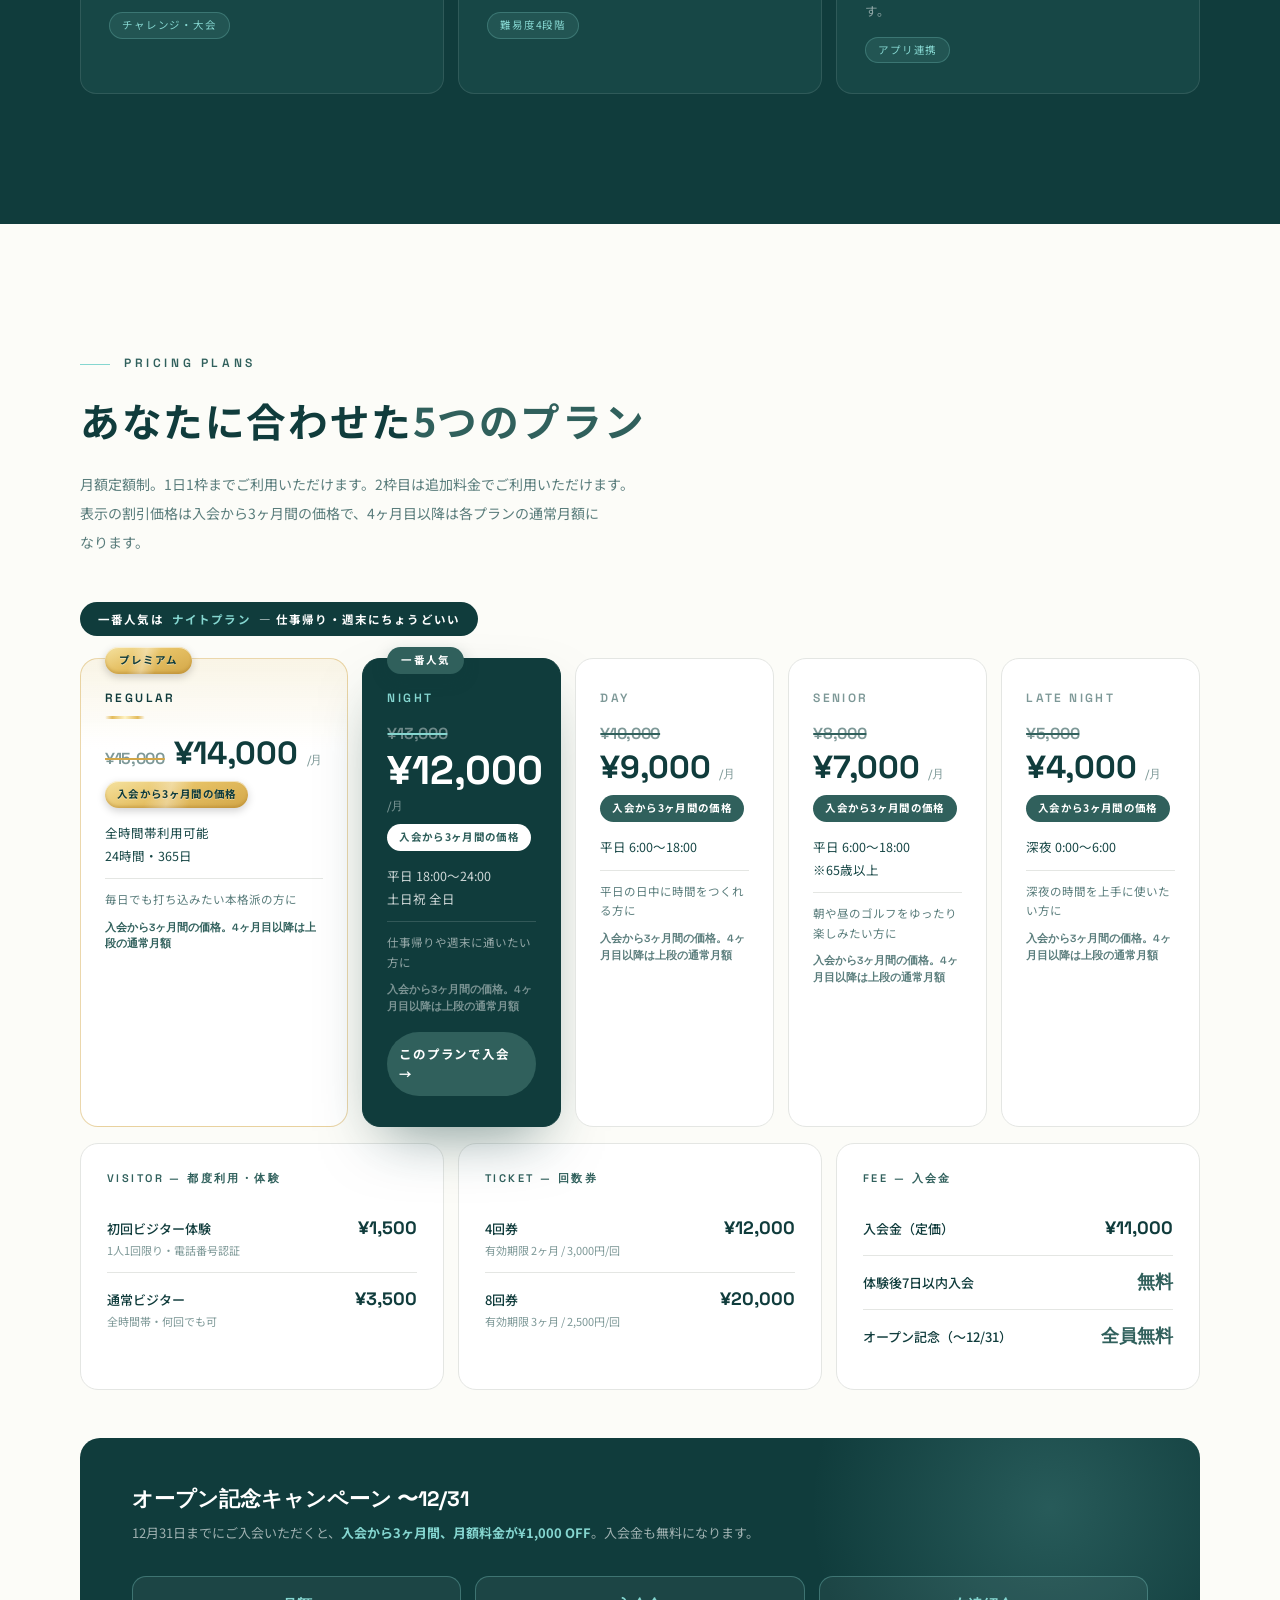
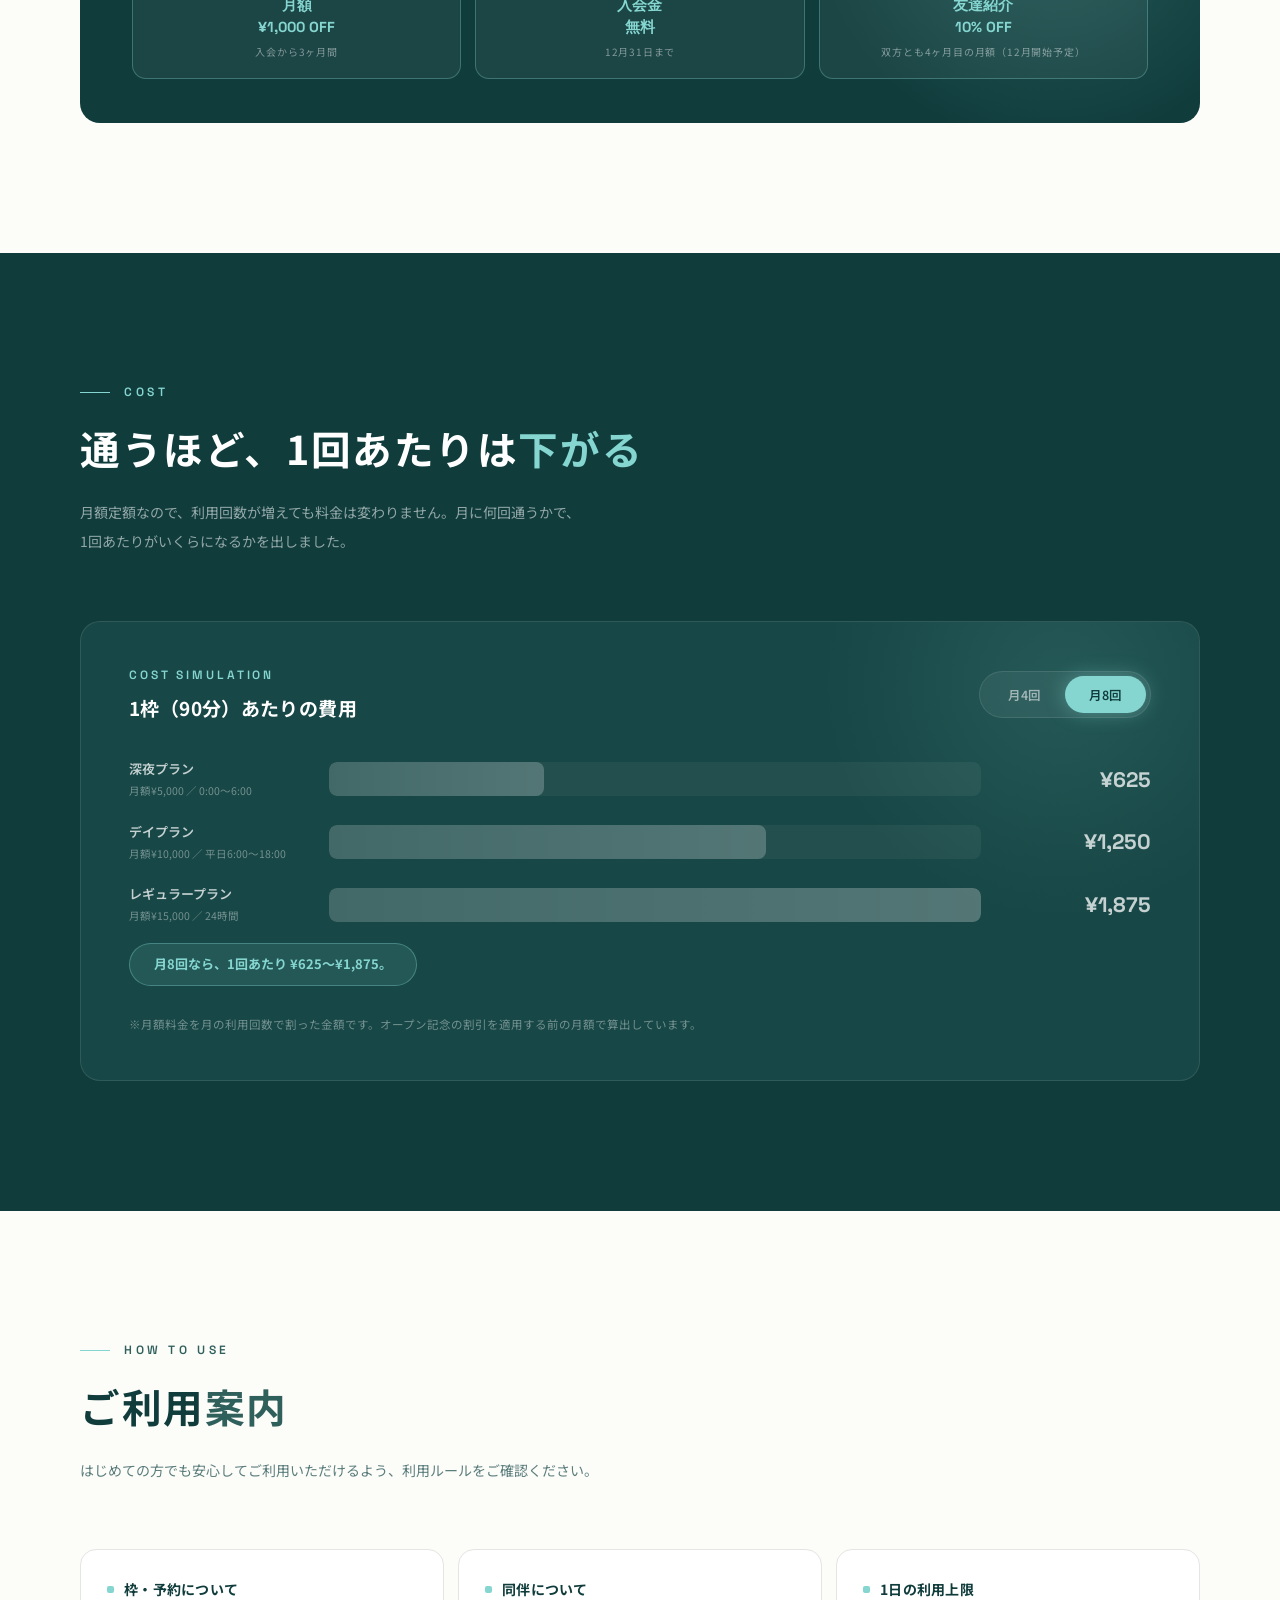
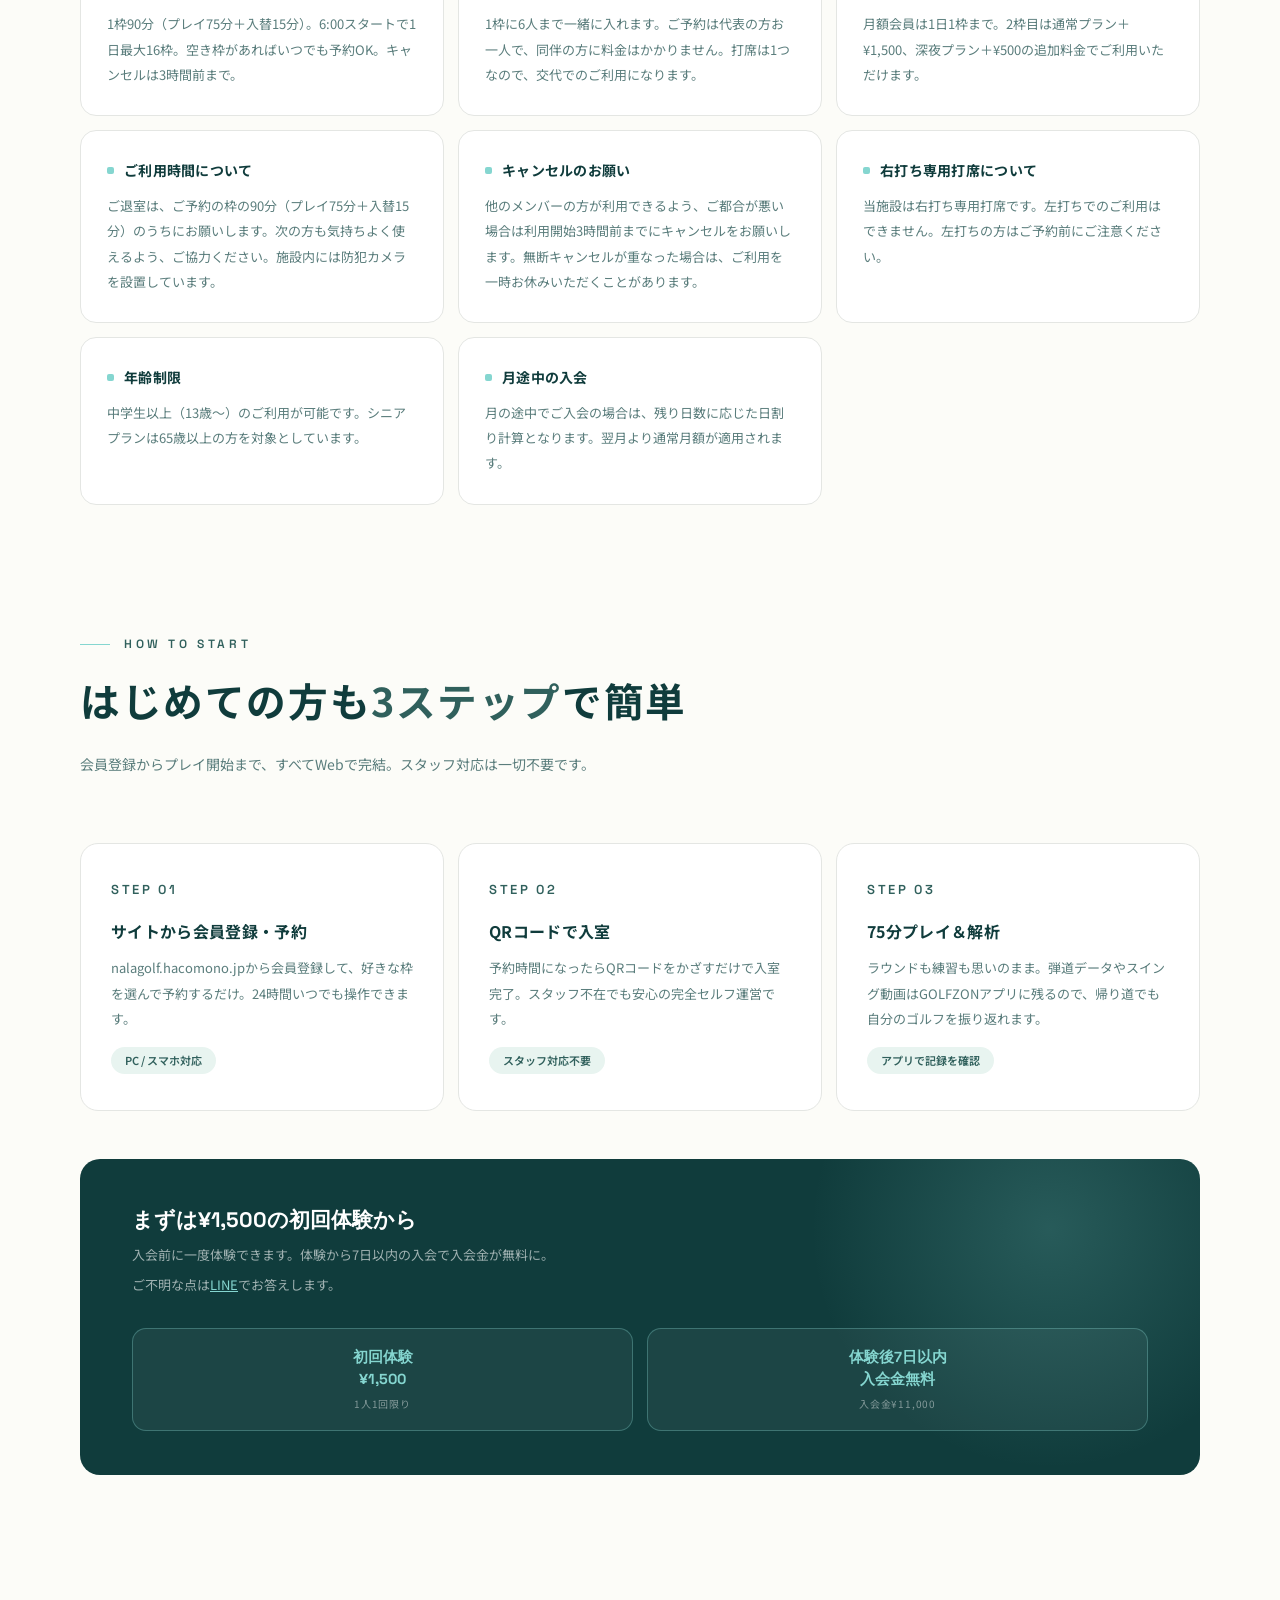
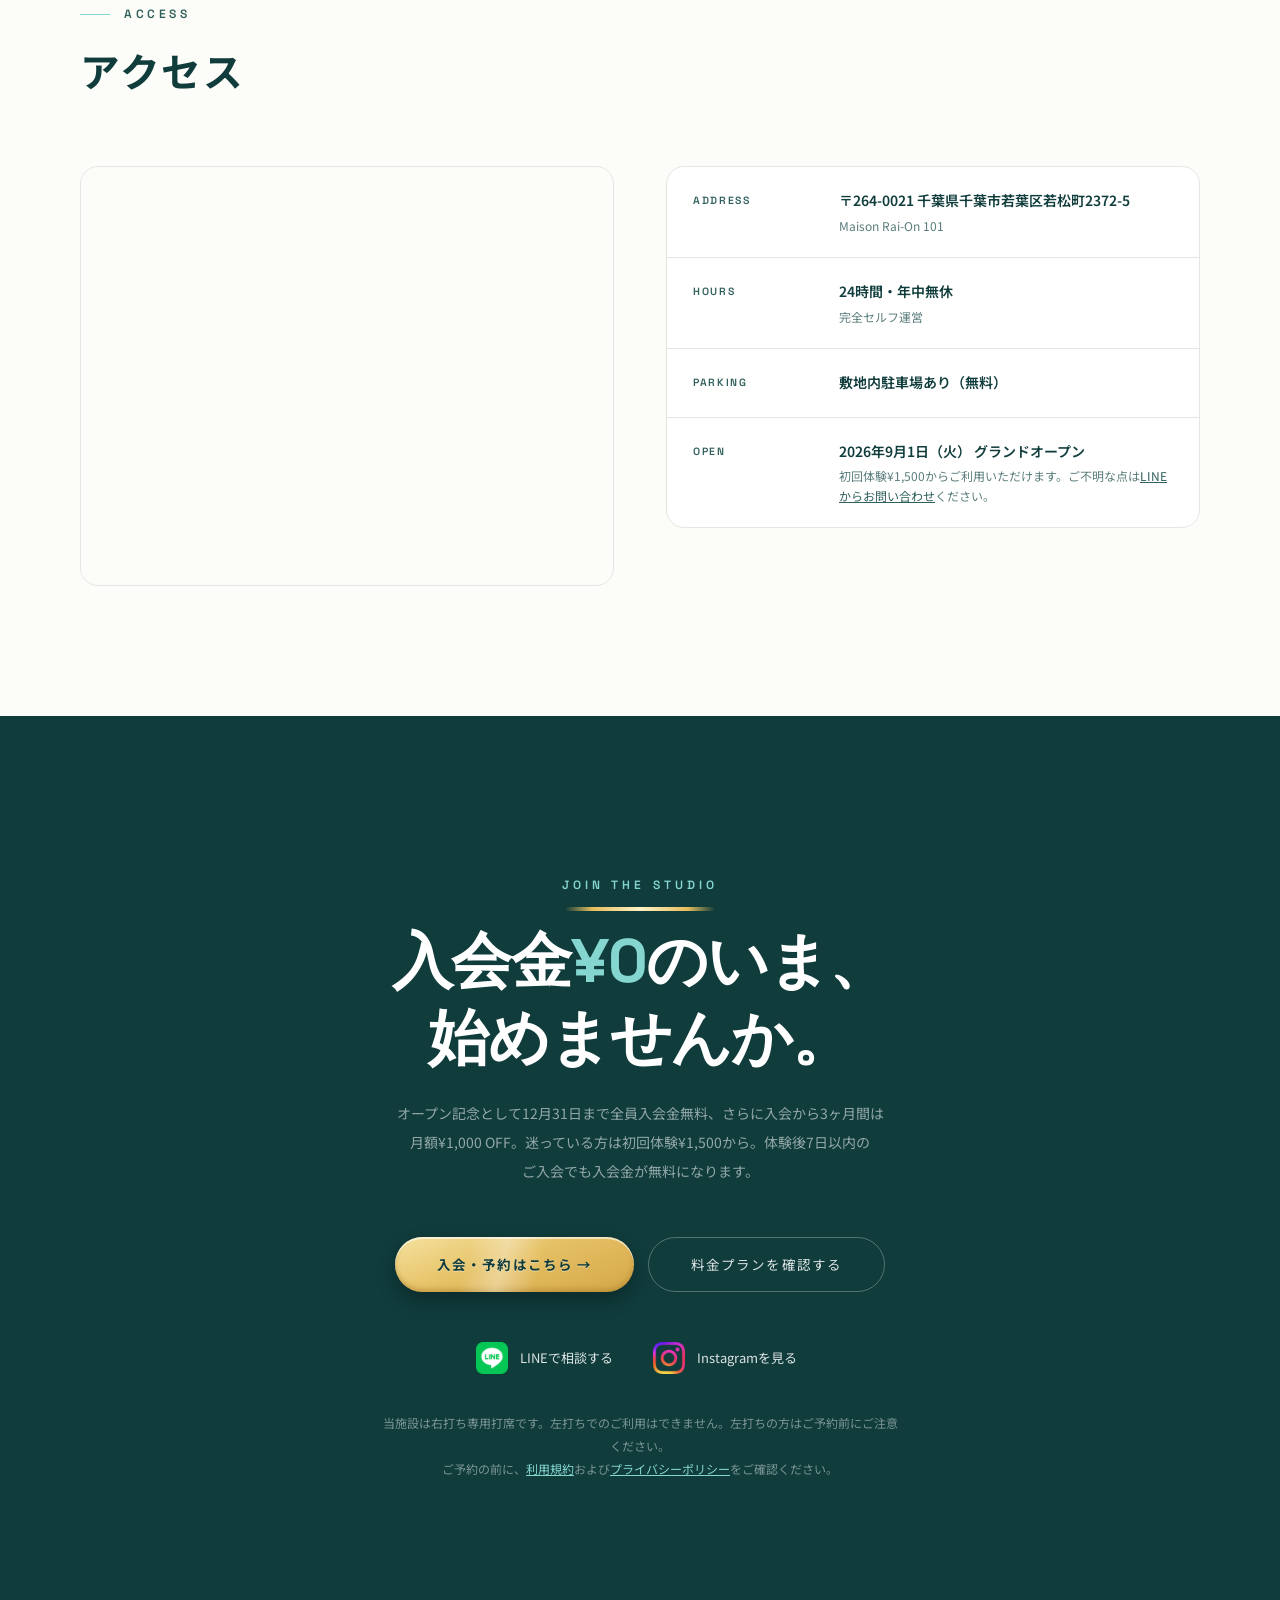
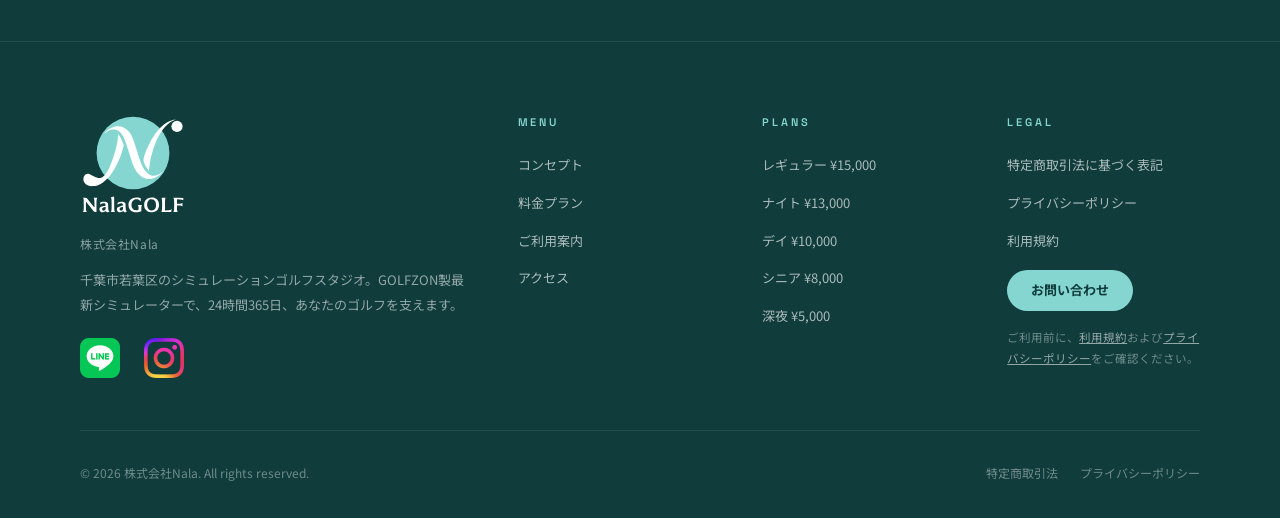
==== commit 5d190097: "fix: 友達紹介の条件を最新の内容に変更 Co-Authored-By: Claude Opus 5.5 <noreply@anthropic.com>" ====
--- a/index.html
+++ b/index.html
@@ -655,7 +655,7 @@
       <div class="cp-tags">
         <div class="cp-tag"><div class="cp-tag-v">月額<br>¥1,000 OFF</div><div class="cp-tag-l">入会から3ヶ月間</div></div>
         <div class="cp-tag"><div class="cp-tag-v">入会金<br>無料</div><div class="cp-tag-l">12月31日まで</div></div>
-        <div class="cp-tag"><div class="cp-tag-v">友達紹介<br>10% OFF</div><div class="cp-tag-l">紹介された方の初月／紹介した方も翌月</div></div>
+        <div class="cp-tag"><div class="cp-tag-v">友達紹介<br>10% OFF</div><div class="cp-tag-l">双方とも4ヶ月目の月額（12月開始予定）</div></div>
       </div>
     </div>
   </div>
